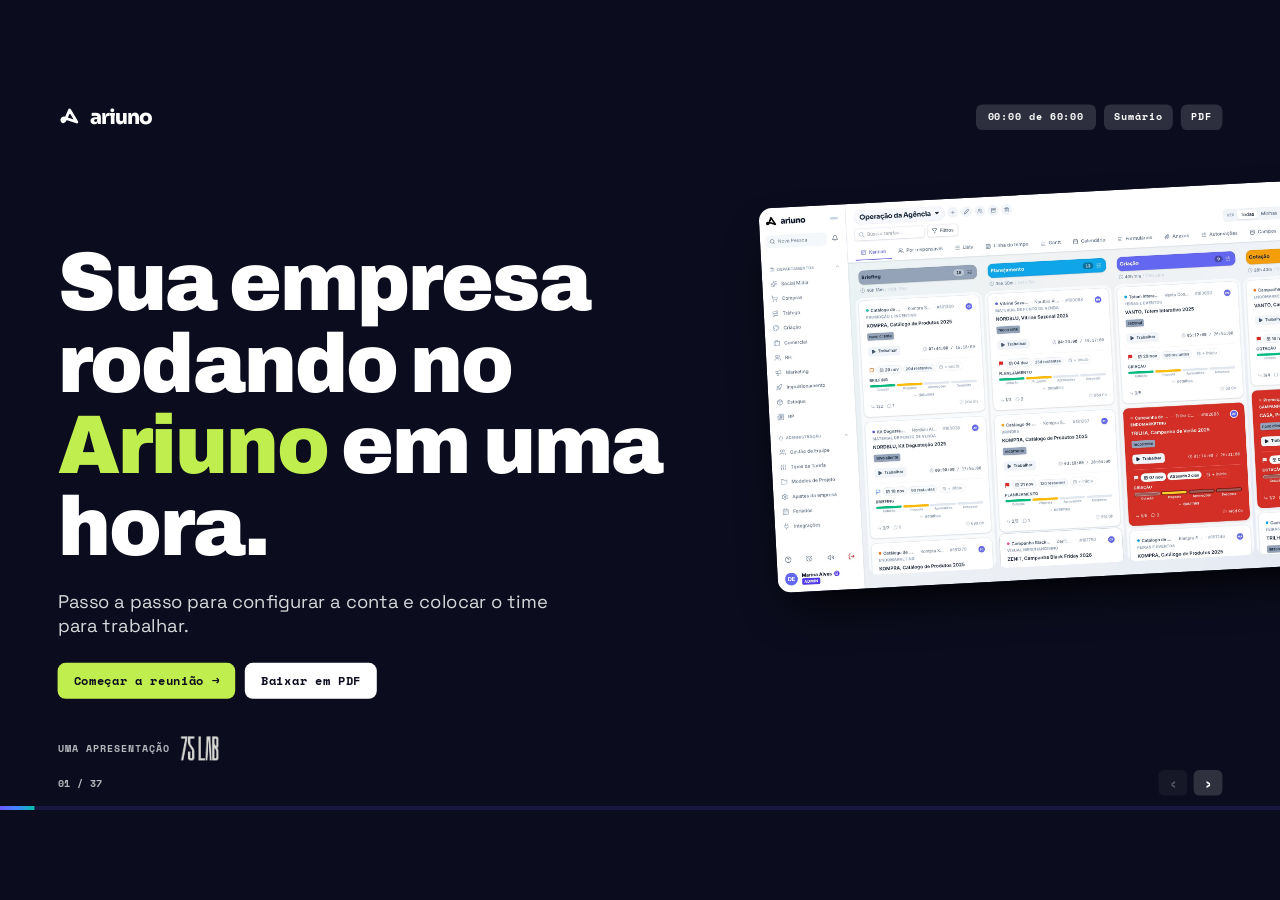
==== index.html @ a41463ce "Tutorial do Ariuno para novas empresas Reuniao de ate 1 hora: passo a passo sobre as telas reais da " ====
<!doctype html>
<html lang="pt-BR">
<head>
<meta charset="utf-8">
<meta name="viewport" content="width=device-width, initial-scale=1">
<title>Ariuno · Tutorial para novas empresas</title>
<meta name="description" content="Passo a passo para configurar o Ariuno e colocar o time para trabalhar, em uma reunião de até uma hora.">
<meta name="robots" content="noindex">
<meta name="versao" id="versaoDeck" content="20261109182034">
<script>
(function(){var v=document.getElementById('versaoDeck').content;
fetch('versao.txt?t='+Date.now(),{cache:'no-store'}).then(function(r){return r.ok?r.text():''}).then(function(n){n=(n||'').trim();
if(n&&n!==v&&new URLSearchParams(location.search).get('v')!==n){var q=new URLSearchParams(location.search);q.set('v',n);location.replace(location.pathname+'?'+q.toString()+location.hash);}}).catch(function(){});})();
</script>
<link rel="icon" href="assets/favicon.svg">
<link rel="preconnect" href="https://fonts.googleapis.com"><link rel="preconnect" href="https://fonts.gstatic.com" crossorigin>
<link href="https://fonts.googleapis.com/css2?family=Archivo:wdth,wght@62..125,400..900&family=Sora:wght@700;800&family=Space+Grotesk:wght@400;500;600;700&family=Space+Mono:wght@400;700&display=swap" rel="stylesheet">
<link rel="stylesheet" href="assets/deck.css?v=20261109182034">
</head>
<body>
<div id="wrap"><div id="stage">
<section class="tela s-capa" data-cap="" data-titulo="Capa" data-tema="escuro">
<div class="fx"><img src="assets/telas/quadro-1.jpg" alt=""></div>
<div class="tx"><h1>Sua empresa rodando no <em>Ariuno</em> em uma hora.</h1>
<p>Passo a passo para configurar a conta e colocar o time para trabalhar.</p>
<div class="ac so-tela"><button class="botao lime" data-ir="2" data-cursor="Ir">Começar a reunião →</button><a class="botao claro" href="ariuno-tutorial-75lab.pdf" target="_blank" rel="noopener">Baixar em PDF</a></div></div>
<div class="lab"><span>Uma apresentação</span><img src="assets/75lab-wordmark-paper.png" alt="75 LAB"></div></section>
<section class="tela" data-cap="Agenda" data-titulo="Agenda da reunião" data-tema="claro"><div class="eb">A reunião</div><h2>Sete paradas, sessenta minutos. <em>O relógio está no topo.</em></h2>
<div class="linha60"><div class="par" style="flex:11 1 0"><u>5<small>min</small></u><div><b>Entender</b><p>Como o Ariuno se organiza</p></div></div><div class="par" style="flex:21 1 0"><u>15<small>min</small></u><div><b>Configurar</b><p>Sete passos do admin</p></div></div><div class="par" style="flex:24 1 0"><u>18<small>min</small></u><div><b>Dia a dia</b><p>A rotina de quem usa</p></div></div><div class="par" style="flex:12 1 0"><u>6<small>min</small></u><div><b>Áreas</b><p>Cada departamento</p></div></div><div class="par" style="flex:12 1 0"><u>6<small>min</small></u><div><b>Gestão</b><p>Relatórios e regras</p></div></div><div class="par" style="flex:11 1 0"><u>5<small>min</small></u><div><b>1ª semana</b><p>Plano e teste</p></div></div><div class="par" style="flex:11 1 0"><u>5<small>min</small></u><div><b>Perguntas</b><p>Com a sua realidade</p></div></div></div>
<div class="quem"><div><b>Quem administra</b>Fica do começo ao fim e sai com a conta configurada.</div><div><b>O time</b>Pode entrar a partir do Dia a dia, em 20 minutos.</div><div><b>Como acompanhar</b>Cada tela mostra o passo destacado no próprio Ariuno.</div></div></section>
<section class="tela s-cap" data-cap="1 · Entender" data-titulo="Entender" data-tema="iris"><div><div class="n">1</div><h2>Entender</h2><span class="dur">5 minutos</span></div><div><small>Ao final você sabe</small><ul><li><svg viewBox="0 0 24 24"><path d="M4 13l5 5L20 7" stroke-linecap="round" stroke-linejoin="round"/></svg>Como cliente, projeto e card se ligam</li><li><svg viewBox="0 0 24 24"><path d="M4 13l5 5L20 7" stroke-linecap="round" stroke-linejoin="round"/></svg>Quem pode fazer o quê</li></ul></div></section>
<section class="tela s-cadeia" data-abas=".elo" data-cap="1 · Entender" data-titulo="Tudo gira em torno do card" data-tema="claro"><div class="cab" style="display:flex;justify-content:space-between;align-items:flex-end"><div><div class="eb">Parada 1</div><h2>Tudo no Ariuno gira em torno do <em>card</em>.</h2></div><span class="cta so-tela"><svg viewBox="0 0 24 24" fill="none" stroke="currentColor" stroke-width="2.2" stroke-linecap="round" stroke-linejoin="round"><path d="M9 11V5a2 2 0 1 1 4 0v6m0-1a2 2 0 1 1 4 0v2m0-1a2 2 0 1 1 4 0v4a7 7 0 0 1-7 7h-2a7 7 0 0 1-6-3l-3-5a2 2 0 0 1 3-2l2 2"/></svg>Clique em cada peça</span></div>
<div class="cadeia"><button class="elo" data-o="Para quem o trabalho é feito." data-ex="Kompra Supermercados" data-t="Para quem o trabalho é feito.Kompra Supermercados" data-cursor=""><svg viewBox="0 0 24 24"><path d="M3 21V7l9-4 9 4v14M9 21v-6h6v6"/></svg>Cliente</button><span class="seta">→</span><button class="elo" data-o="O conjunto de trabalho de um cliente." data-ex="Catálogo de Produtos 2026" data-t="O conjunto de trabalho de um cliente.Catálogo de Produtos 2026" data-cursor=""><svg viewBox="0 0 24 24"><path d="M3 7h7l2 3h9v10H3z"/></svg>Projeto</button><span class="seta">→</span><button class="elo" data-o="O caminho que o trabalho percorre, em etapas." data-ex="Briefing, Criação, Aprovação, Entrega" data-t="O caminho que o trabalho percorre, em etapas.Briefing, Criação, Aprovação, Entrega" data-cursor=""><svg viewBox="0 0 24 24"><path d="M4 4h5v16H4zM10 4h5v10h-5zM16 4h4v13h-4z"/></svg>Quadro</button><span class="seta">→</span><button class="elo" data-o="Uma entrega: briefing, responsáveis, prazo e conversa." data-ex="Encarte de dezembro" data-t="Uma entrega: briefing, responsáveis, prazo e conversa.Encarte de dezembro" data-cursor=""><svg viewBox="0 0 24 24"><path d="M4 5h16v14H4zM8 10h8M8 14h5"/></svg>Card</button><span class="seta">→</span><button class="elo" data-o="O tempo gasto, registrado no próprio card." data-ex="6h30 em Criação" data-t="O tempo gasto, registrado no próprio card.6h30 em Criação" data-cursor=""><svg viewBox="0 0 24 24"><path d="M12 3a9 9 0 1 0 0 18 9 9 0 0 0 0-18zM12 7v5l3 2"/></svg>Horas</button><span class="seta">→</span><button class="elo" data-o="A soma de tudo, sem planilha paralela." data-ex="Horas por cliente no mês" data-t="A soma de tudo, sem planilha paralela.Horas por cliente no mês" data-cursor=""><svg viewBox="0 0 24 24"><path d="M4 20V10M10 20V4M16 20v-7M21 20H3"/></svg>Relatório</button></div>
<div class="expl-c"><h3 id="cTit"></h3><div><b>O que é</b><p id="cO"></p></div><div><b>Exemplo</b><p id="cEx"></p></div></div></section>
<section class="tela" data-cap="1 · Entender" data-titulo="Quem faz o quê" data-tema="claro"><div class="eb">Parada 1</div><h2>Quatro papéis. <em>Cada um com o seu limite.</em></h2>
<div class="papeis">
<div class="pap d"><small>Plataforma</small><h3>75 LAB</h3><ul><li>Cria a empresa</li><li>Abre novos assentos</li><li>Envia os convites</li></ul></div>
<div class="pap i"><small>Sua empresa</small><h3>Admin</h3><ul><li>Configura regras, quadros e modelos</li><li>Edita permissões do time</li><li>Preenche vagas livres</li><li class="nao">Não aumenta o número de assentos</li></ul></div>
<div class="pap"><small>Sua empresa</small><h3>Pessoa do time</h3><ul><li>Trabalha nos seus cards</li><li>Registra horas e comenta</li><li>Faz pedidos em Solicitações</li><li class="nao">Só vê as áreas liberadas</li></ul></div>
<div class="pap"><small>Fora da empresa</small><h3>Cliente</h3><ul><li>Acompanha o que é dele</li><li>Responde por link</li><li class="nao">Não ocupa assento pago</li></ul></div>
</div></section>
<section class="tela s-cap" data-cap="2 · Configurar" data-titulo="Configurar" data-tema="iris"><div><div class="n">2</div><h2>Configurar</h2><span class="dur">15 minutos</span></div><div><small>Só para quem administra</small><ul><li><svg viewBox="0 0 24 24"><path d="M4 13l5 5L20 7" stroke-linecap="round" stroke-linejoin="round"/></svg>Regras da empresa</li><li><svg viewBox="0 0 24 24"><path d="M4 13l5 5L20 7" stroke-linecap="round" stroke-linejoin="round"/></svg>Time e permissões</li><li><svg viewBox="0 0 24 24"><path d="M4 13l5 5L20 7" stroke-linecap="round" stroke-linejoin="round"/></svg>Clientes, quadros e modelos</li></ul></div></section>
<section class="tela" data-cap="2 · Configurar" data-titulo="Os 7 passos" data-tema="claro"><div class="eb">Parada 2</div><h2>A empresa fica pronta em <em>sete passos</em>, nesta ordem.</h2>
<div class="sete"><div class="pt"><div class="bola">1</div><h3>Ajustes</h3><p>Regras e marca</p><u>2 min</u></div><div class="pt"><div class="bola">2</div><h3>Time</h3><p>Convidar pessoas</p><u>3 min</u></div><div class="pt"><div class="bola">3</div><h3>Permissões</h3><p>Quem vê o quê</p><u>3 min</u></div><div class="pt"><div class="bola">4</div><h3>Clientes</h3><p>E os projetos</p><u>2 min</u></div><div class="pt"><div class="bola">5</div><h3>Quadro</h3><p>Etapas do fluxo</p><u>2 min</u></div><div class="pt"><div class="bola">6</div><h3>Modelos</h3><p>O que se repete</p><u>2 min</u></div><div class="pt"><div class="bola">7</div><h3>Fechar</h3><p>Feriados e contas</p><u>1 min</u></div></div><div class="total">Faça na ordem: cada passo usa o que o anterior deixou pronto.</div></section>
<section class="tela tour l-dir" data-tour="ajustes"  data-cap="2 · Configurar" data-titulo="Passo 1 · Ajustes da empresa" data-tema="claro"><div class="cab"><div><div class="eb"><b>Passo 1</b> 2 min</div><h2>Comece pelas <em>regras da casa</em>.</h2></div><span class="cta so-tela"><svg viewBox="0 0 24 24" fill="none" stroke="currentColor" stroke-width="2.2" stroke-linecap="round" stroke-linejoin="round"><path d="M9 11V5a2 2 0 1 1 4 0v6m0-1a2 2 0 1 1 4 0v2m0-1a2 2 0 1 1 4 0v4a7 7 0 0 1-7 7h-2a7 7 0 0 1-6-3l-3-5a2 2 0 0 1 3-2l2 2"/></svg>Clique em cada passo</span></div><div class="corpo"><div class="quadro" data-cursor="Ampliar"><div class="vista"><img alt="Tela do Ariuno"></div><div class="luz"></div><span class="ampliar so-tela">Ampliar</span></div><ol class="passos"><li><button class="passo" data-p data-dd="No menu, em Administração, clique em Ajustes da empresa." data-cursor=""><i>1</i><div><b data-t>Abra os Ajustes</b><span data-d>No menu, em Administração, clique em Ajustes da empresa.</span></div></button></li><li><button class="passo" data-p data-dd="As regras ficam separadas: usuários, tarefas, comentários, tempo, mural." data-cursor=""><i>2</i><div><b data-t>Escolha o assunto</b><span data-d>As regras ficam separadas: usuários, tarefas, comentários, tempo, mural.</span></div></button></li><li><button class="passo" data-p data-dd="Cada regra é uma chave. Mudou de ideia, é só desligar." data-cursor=""><i>3</i><div><b data-t>Ligue o que vale</b><span data-d>Cada regra é uma chave. Mudou de ideia, é só desligar.</span></div></button></li><li><button class="passo" data-p data-dd="Em Aparência e Marca entram logo, cores e fontes." data-cursor=""><i>4</i><div><b data-t>Coloque a sua marca</b><span data-d>Em Aparência e Marca entram logo, cores e fontes.</span></div></button></li><li><button class="passo" data-p data-dd="Salvar e Aplicar vale para toda a empresa." data-cursor=""><i>5</i><div><b data-t>Salve</b><span data-d>Salvar e Aplicar vale para toda a empresa.</span></div></button></li></ol></div></section>
<section class="tela tour l-esq" data-tour="time"  data-cap="2 · Configurar" data-titulo="Passo 2 · Convidar o time" data-tema="claro"><div class="cab"><div><div class="eb"><b>Passo 2</b> 3 min</div><h2>Traga o time: <em>o link já entra liberado</em>.</h2></div><span class="cta so-tela"><svg viewBox="0 0 24 24" fill="none" stroke="currentColor" stroke-width="2.2" stroke-linecap="round" stroke-linejoin="round"><path d="M9 11V5a2 2 0 1 1 4 0v6m0-1a2 2 0 1 1 4 0v2m0-1a2 2 0 1 1 4 0v4a7 7 0 0 1-7 7h-2a7 7 0 0 1-6-3l-3-5a2 2 0 0 1 3-2l2 2"/></svg>Clique em cada passo</span></div><div class="corpo"><div class="quadro" data-cursor="Ampliar"><div class="vista"><img alt="Tela do Ariuno"></div><div class="luz"></div><span class="ampliar so-tela">Ampliar</span></div><ol class="passos"><li><button class="passo" data-p data-dd="Também em Administração." data-cursor=""><i>1</i><div><b data-t>Abra Gestão de Equipe</b><span data-d>Também em Administração.</span></div></button></li><li><button class="passo" data-p data-dd="A 75 LAB abre o assento. Vaga livre, o admin preenche." data-cursor=""><i>2</i><div><b data-t>Convide a pessoa</b><span data-d>A 75 LAB abre o assento. Vaga livre, o admin preenche.</span></div></button></li><li><button class="passo" data-p data-dd="E-mail, nome e empresa. O link vale 14 dias." data-cursor=""><i>3</i><div><b data-t>Informe o e-mail</b><span data-d>E-mail, nome e empresa. O link vale 14 dias.</span></div></button></li><li><button class="passo" data-p data-dd="Escolha um colega e a pessoa já entra com as mesmas permissões." data-cursor=""><i>4</i><div><b data-t>Copie a configuração</b><span data-d>Escolha um colega e a pessoa já entra com as mesmas permissões.</span></div></button></li><li><button class="passo" data-p data-dd="Quem cria a senha pelo link entra liberado, sem esperar aprovação." data-cursor=""><i>5</i><div><b data-t>Pronto</b><span data-d>Quem cria a senha pelo link entra liberado, sem esperar aprovação.</span></div></button></li></ol></div></section>
<section class="tela tour l-trilho" data-tour="permissoes"  data-cap="2 · Configurar" data-titulo="Passo 3 · Permissões" data-tema="claro"><div class="lat"><div class="eb"><b>Passo 3</b> 3 min</div><h2>Cada pessoa vê <em>só o que precisa</em>.</h2><span class="cta so-tela"><svg viewBox="0 0 24 24" fill="none" stroke="currentColor" stroke-width="2.2" stroke-linecap="round" stroke-linejoin="round"><path d="M9 11V5a2 2 0 1 1 4 0v6m0-1a2 2 0 1 1 4 0v2m0-1a2 2 0 1 1 4 0v4a7 7 0 0 1-7 7h-2a7 7 0 0 1-6-3l-3-5a2 2 0 0 1 3-2l2 2"/></svg>Clique nos números</span><div class="atual"><i>1</i><b></b><span></span></div></div><div class="dir"><div class="quadro" data-cursor="Ampliar"><div class="vista"><img alt="Tela do Ariuno"></div><div class="luz"></div><span class="ampliar so-tela">Ampliar</span></div><div class="bolas"><button data-p data-dd="Na edição do usuário, puxe a configuração de alguém da mesma empresa." data-cursor=""><u style="text-decoration:none">1</u><b data-t hidden>Copie de um colega</b><em data-d hidden>Na edição do usuário, puxe a configuração de alguém da mesma empresa.</em></button><button data-p data-dd="Gestor, edição de custos e acesso a relatórios." data-cursor=""><u style="text-decoration:none">2</u><b data-t hidden>Ajuste as chaves</b><em data-d hidden>Gestor, edição de custos e acesso a relatórios.</em></button><button data-p data-dd="Departamento principal e os módulos que a pessoa usa." data-cursor=""><u style="text-decoration:none">3</u><b data-t hidden>Libere as áreas</b><em data-d hidden>Departamento principal e os módulos que a pessoa usa.</em></button><button data-p data-dd="Opcional: o que ela enxerga em cada quadro. Vazio mostra tudo." data-cursor=""><u style="text-decoration:none">4</u><b data-t hidden>Limite as colunas</b><em data-d hidden>Opcional: o que ela enxerga em cada quadro. Vazio mostra tudo.</em></button></div></div></section>
<section class="tela s-perm" data-cap="2 · Configurar" data-titulo="Simulador de permissões" data-tema="claro"><div style="display:flex;justify-content:space-between;align-items:flex-end"><div><div class="eb"><b>Experimente</b> Passo 3</div><h2>Mude o acesso e veja o <em>menu da pessoa</em> mudar.</h2></div><span class="cta so-tela"><svg viewBox="0 0 24 24" fill="none" stroke="currentColor" stroke-width="2.2" stroke-linecap="round" stroke-linejoin="round"><path d="M9 11V5a2 2 0 1 1 4 0v6m0-1a2 2 0 1 1 4 0v2m0-1a2 2 0 1 1 4 0v4a7 7 0 0 1-7 7h-2a7 7 0 0 1-6-3l-3-5a2 2 0 0 1 3-2l2 2"/></svg>Clique nas opções</span></div>
<div class="sim-p"><div><div class="areas"></div><div class="aviso" style="margin-top:12px"><i>Resultado</i><span id="permRes"></span></div></div><div class="menu-m"></div></div></section>
<section class="tela tour l-foco" data-tour="clientes" data-max="2" data-cap="2 · Configurar" data-titulo="Passo 4 · Clientes e projetos" data-tema="claro"><div class="quadro" data-cursor="Ampliar"><div class="vista"><img alt="Tela do Ariuno"></div><div class="luz"></div><span class="ampliar so-tela">Ampliar</span></div><div class="cartao"><div class="eb"><b>Passo 4</b> 2 min</div><h2>Cliente primeiro, <em>projeto depois</em>.</h2><div class="num"></div><b class="tit"></b><span class="des"></span><nav><button data-p data-tt="Novo cliente" data-dd="Em Clientes, no canto superior direito." data-cursor="">1</button><button data-p data-tt="Preencha o básico" data-dd="O nome basta para começar. O resto entra depois." data-cursor="">2</button><button data-p data-tt="Novo Projeto" data-dd="Em Projetos. Cada projeto pertence a um cliente." data-cursor="">3</button><button data-p data-tt="Ligue tudo" data-dd="Escolha cliente, modelo, responsável e prazos." data-cursor="">4</button></nav><span class="cta so-tela"><svg viewBox="0 0 24 24" fill="none" stroke="currentColor" stroke-width="2.2" stroke-linecap="round" stroke-linejoin="round"><path d="M9 11V5a2 2 0 1 1 4 0v6m0-1a2 2 0 1 1 4 0v2m0-1a2 2 0 1 1 4 0v4a7 7 0 0 1-7 7h-2a7 7 0 0 1-6-3l-3-5a2 2 0 0 1 3-2l2 2"/></svg>Clique nos números</span></div></section>
<section class="tela tour l-esq" data-tour="quadro"  data-cap="2 · Configurar" data-titulo="Passo 5 · Quadro e etapas" data-tema="claro"><div class="cab"><div><div class="eb"><b>Passo 5</b> 2 min</div><h2>O quadro é <em>o caminho</em> do seu trabalho.</h2></div><span class="cta so-tela"><svg viewBox="0 0 24 24" fill="none" stroke="currentColor" stroke-width="2.2" stroke-linecap="round" stroke-linejoin="round"><path d="M9 11V5a2 2 0 1 1 4 0v6m0-1a2 2 0 1 1 4 0v2m0-1a2 2 0 1 1 4 0v4a7 7 0 0 1-7 7h-2a7 7 0 0 1-6-3l-3-5a2 2 0 0 1 3-2l2 2"/></svg>Clique em cada passo</span></div><div class="corpo"><div class="quadro" data-cursor="Ampliar"><div class="vista"><img alt="Tela do Ariuno"></div><div class="luz"></div><span class="ampliar so-tela">Ampliar</span></div><ol class="passos"><li><button class="passo" data-p data-dd="Use o + ao lado do nome. Um por fluxo, não um por cliente." data-cursor=""><i>1</i><div><b data-t>Crie o quadro</b><span data-d>Use o + ao lado do nome. Um por fluxo, não um por cliente.</span></div></button></li><li><button class="passo" data-p data-dd="Exemplos: Campanhas, Comercial, Interno." data-cursor=""><i>2</i><div><b data-t>Dê um nome</b><span data-d>Exemplos: Campanhas, Comercial, Interno.</span></div></button></li><li><button class="passo" data-p data-dd="Clique no nome para trocar. Arraste a coluna para mudar a ordem." data-cursor=""><i>3</i><div><b data-t>Edite as etapas</b><span data-d>Clique no nome para trocar. Arraste a coluna para mudar a ordem.</span></div></button></li><li><button class="passo" data-p data-dd="No ícone da coluna: cor, ordenação e quais são Concluído e Perdidos." data-cursor=""><i>4</i><div><b data-t>Configure a etapa</b><span data-d>No ícone da coluna: cor, ordenação e quais são Concluído e Perdidos.</span></div></button></li></ol></div></section>
<section class="tela s-etapas" data-abas=".segs button" data-cap="2 · Configurar" data-titulo="Sugestão de etapas" data-tema="claro"><div style="display:flex;justify-content:space-between;align-items:flex-end"><div><div class="eb"><b>Experimente</b> Passo 5</div><h2>Não sabe quais etapas usar? <em>Comece por uma destas.</em></h2></div><span class="cta so-tela"><svg viewBox="0 0 24 24" fill="none" stroke="currentColor" stroke-width="2.2" stroke-linecap="round" stroke-linejoin="round"><path d="M9 11V5a2 2 0 1 1 4 0v6m0-1a2 2 0 1 1 4 0v2m0-1a2 2 0 1 1 4 0v4a7 7 0 0 1-7 7h-2a7 7 0 0 1-6-3l-3-5a2 2 0 0 1 3-2l2 2"/></svg>Clique no seu tipo de empresa</span></div>
<div class="segs"><button data-s="ag" data-cursor="">Agência e criação</button><button data-s="ind" data-cursor="">Indústria e times internos</button><button data-s="serv" data-cursor="">Serviços e consultoria</button></div>
<div class="col-m"></div>
<div class="dicas"><p><b>Poucas etapas.</b> De 4 a 7 resolvem quase tudo.</p><p><b>Uma pergunta por etapa.</b> Com quem está o card agora?</p><p><b>Sempre com fim.</b> Marque qual coluna é Concluído.</p></div></section>
<section class="tela tour l-dir" data-tour="modelos" data-max="1.9" data-cap="2 · Configurar" data-titulo="Passo 6 · Tipos e modelos" data-tema="claro"><div class="cab"><div><div class="eb"><b>Passo 6</b> 2 min</div><h2>O que se repete <em>vira modelo</em>.</h2></div><span class="cta so-tela"><svg viewBox="0 0 24 24" fill="none" stroke="currentColor" stroke-width="2.2" stroke-linecap="round" stroke-linejoin="round"><path d="M9 11V5a2 2 0 1 1 4 0v6m0-1a2 2 0 1 1 4 0v2m0-1a2 2 0 1 1 4 0v4a7 7 0 0 1-7 7h-2a7 7 0 0 1-6-3l-3-5a2 2 0 0 1 3-2l2 2"/></svg>Clique em cada passo</span></div><div class="corpo"><div class="quadro" data-cursor="Ampliar"><div class="vista"><img alt="Tela do Ariuno"></div><div class="luz"></div><span class="ampliar so-tela">Ampliar</span></div><ol class="passos"><li><button class="passo" data-p data-dd="Cadastre o que a empresa entrega, com a cor de cada um." data-cursor=""><i>1</i><div><b data-t>Tipos de tarefa</b><span data-d>Cadastre o que a empresa entrega, com a cor de cada um.</span></div></button></li><li><button class="passo" data-p data-dd="Em Modelos de Projeto, desça até Modelos de tarefa." data-cursor=""><i>2</i><div><b data-t>Novo modelo</b><span data-d>Em Modelos de Projeto, desça até Modelos de tarefa.</span></div></button></li><li><button class="passo" data-p data-dd="Nome, grupo, título, quadro, etapa e briefing." data-cursor=""><i>3</i><div><b data-t>Monte o roteiro</b><span data-d>Nome, grupo, título, quadro, etapa e briefing.</span></div></button></li><li><button class="passo" data-p data-dd="Cada passo com a sua etapa e o seu prazo." data-cursor=""><i>4</i><div><b data-t>Liste as subtarefas</b><span data-d>Cada passo com a sua etapa e o seu prazo.</span></div></button></li><li><button class="passo" data-p data-dd="Clique no modelo para editar quando precisar." data-cursor=""><i>5</i><div><b data-t>Pronto para usar</b><span data-d>Clique no modelo para editar quando precisar.</span></div></button></li></ol></div></section>
<section class="tela tour l-foco" data-tour="fecho" data-max="1.8" data-cap="2 · Configurar" data-titulo="Passo 7 · Feriados e integrações" data-tema="claro"><div class="quadro" data-cursor="Ampliar"><div class="vista"><img alt="Tela do Ariuno"></div><div class="luz"></div><span class="ampliar so-tela">Ampliar</span></div><div class="cartao"><div class="eb"><b>Passo 7</b> 1 min</div><h2>Feche com <em>calendário e contas</em>.</h2><div class="num"></div><b class="tit"></b><span class="des"></span><nav><button data-p data-tt="Cadastre os feriados" data-dd="Assim eles não contam como dias úteis nos prazos." data-cursor="">1</button><button data-p data-tt="Conecte as contas" data-dd="Google Analytics, Meta e YouTube: o admin conecta e os números entram sozinhos." data-cursor="">2</button></nav><span class="cta so-tela"><svg viewBox="0 0 24 24" fill="none" stroke="currentColor" stroke-width="2.2" stroke-linecap="round" stroke-linejoin="round"><path d="M9 11V5a2 2 0 1 1 4 0v6m0-1a2 2 0 1 1 4 0v2m0-1a2 2 0 1 1 4 0v4a7 7 0 0 1-7 7h-2a7 7 0 0 1-6-3l-3-5a2 2 0 0 1 3-2l2 2"/></svg>Clique nos números</span></div></section>
<section class="tela s-chk" data-cap="2 · Configurar" data-titulo="Checagem da configuração" data-tema="claro"><div style="display:flex;justify-content:space-between;align-items:flex-end"><div><div class="eb"><b>Confira</b> Antes de chamar o time</div><h2>Marque o que já está <em>feito na sua conta</em>.</h2></div><span class="cta so-tela"><svg viewBox="0 0 24 24" fill="none" stroke="currentColor" stroke-width="2.2" stroke-linecap="round" stroke-linejoin="round"><path d="M9 11V5a2 2 0 1 1 4 0v6m0-1a2 2 0 1 1 4 0v2m0-1a2 2 0 1 1 4 0v4a7 7 0 0 1-7 7h-2a7 7 0 0 1-6-3l-3-5a2 2 0 0 1 3-2l2 2"/></svg>Clique em cada item</span></div>
<div class="chk"><button data-cursor=""><i></i>Regras e marca salvas em Ajustes</button><button data-cursor=""><i></i>Pessoas convidadas</button><button data-cursor=""><i></i>Permissões conferidas</button><button data-cursor=""><i></i>Clientes e projetos criados</button><button data-cursor=""><i></i>Quadro com etapas e coluna de Concluído</button><button data-cursor=""><i></i>Tipos e primeiros modelos prontos</button><button data-cursor=""><i></i>Feriados e contas conectadas</button><button data-cursor=""><i></i>Um card de teste feito de ponta a ponta</button></div><div class="barra"><i></i><span></span></div></section>
<section class="tela s-cap" data-cap="3 · Dia a dia" data-titulo="Dia a dia" data-tema="iris"><div><div class="n">3</div><h2>Dia a dia</h2><span class="dur">18 minutos</span></div><div><small>Para o time inteiro</small><ul><li><svg viewBox="0 0 24 24"><path d="M4 13l5 5L20 7" stroke-linecap="round" stroke-linejoin="round"/></svg>A rotina em cinco movimentos</li><li><svg viewBox="0 0 24 24"><path d="M4 13l5 5L20 7" stroke-linecap="round" stroke-linejoin="round"/></svg>Criar, abrir e tocar um card</li><li><svg viewBox="0 0 24 24"><path d="M4 13l5 5L20 7" stroke-linecap="round" stroke-linejoin="round"/></svg>Horas, pedidos e recados</li></ul></div></section>
<section class="tela" data-cap="3 · Dia a dia" data-titulo="A rotina em 5 movimentos" data-tema="claro"><div class="eb">Parada 3</div><h2>O dia de trabalho cabe em <em>cinco movimentos</em>.</h2><div class="rot"><div class="mov"><div class="ic"><svg viewBox="0 0 24 24"><path d="M4 5h16v14H4zM4 10h16M9 5V3M15 5V3"/></svg></div><small>1</small><h3>Abra</h3><p>Sua pauta mostra o que é seu.</p></div><div class="mov"><div class="ic"><svg viewBox="0 0 24 24"><path d="M8 5l12 7-12 7z"/></svg></div><small>2</small><h3>Dê o Play</h3><p>O tempo entra no card.</p></div><div class="mov"><div class="ic"><svg viewBox="0 0 24 24"><path d="M4 5h16v11H9l-5 4z"/></svg></div><small>3</small><h3>Registre</h3><p>Comente, marque e anexe no card.</p></div><div class="mov"><div class="ic"><svg viewBox="0 0 24 24"><path d="M4 12h15M13 6l6 6-6 6"/></svg></div><small>4</small><h3>Mova</h3><p>A próxima etapa já vê.</p></div><div class="mov"><div class="ic"><svg viewBox="0 0 24 24"><path d="M4 13l5 5L20 7"/></svg></div><small>5</small><h3>Conclua</h3><p>Entra nos relatórios.</p></div></div><div class="total" style="margin-top:50px">Regra de ouro: se aconteceu no job, está dentro do card.</div></section>
<section class="tela tour l-dir" data-tour="pauta" data-max="1.6" data-cap="3 · Dia a dia" data-titulo="Minha pauta" data-tema="claro"><div class="cab"><div><div class="eb"><b>1</b> Abra</div><h2>Comece o dia pela <em>sua pauta</em>.</h2></div><span class="cta so-tela"><svg viewBox="0 0 24 24" fill="none" stroke="currentColor" stroke-width="2.2" stroke-linecap="round" stroke-linejoin="round"><path d="M9 11V5a2 2 0 1 1 4 0v6m0-1a2 2 0 1 1 4 0v2m0-1a2 2 0 1 1 4 0v4a7 7 0 0 1-7 7h-2a7 7 0 0 1-6-3l-3-5a2 2 0 0 1 3-2l2 2"/></svg>Clique em cada passo</span></div><div class="corpo"><div class="quadro" data-cursor="Ampliar"><div class="vista"><img alt="Tela do Ariuno"></div><div class="luz"></div><span class="ampliar so-tela">Ampliar</span></div><ol class="passos"><li><button class="passo" data-p data-dd="Minha pauta reúne o que é seu, de qualquer quadro." data-cursor=""><i>1</i><div><b data-t>Abra Meu Portal</b><span data-d>Minha pauta reúne o que é seu, de qualquer quadro.</span></div></button></li><li><button class="passo" data-p data-dd="Cada linha é um card. Clique para abrir." data-cursor=""><i>2</i><div><b data-t>Veja o que vence</b><span data-d>Cada linha é um card. Clique para abrir.</span></div></button></li></ol></div></section>
<section class="tela tour l-esq" data-tour="criar" data-max="2" data-cap="3 · Dia a dia" data-titulo="Criar uma tarefa" data-tema="claro"><div class="cab"><div><div class="eb">Criar tarefa</div><h2>Criar um card leva <em>menos de um minuto</em>.</h2></div><span class="cta so-tela"><svg viewBox="0 0 24 24" fill="none" stroke="currentColor" stroke-width="2.2" stroke-linecap="round" stroke-linejoin="round"><path d="M9 11V5a2 2 0 1 1 4 0v6m0-1a2 2 0 1 1 4 0v2m0-1a2 2 0 1 1 4 0v4a7 7 0 0 1-7 7h-2a7 7 0 0 1-6-3l-3-5a2 2 0 0 1 3-2l2 2"/></svg>Clique em cada passo</span></div><div class="corpo"><div class="quadro" data-cursor="Ampliar"><div class="vista"><img alt="Tela do Ariuno"></div><div class="luz"></div><span class="ampliar so-tela">Ampliar</span></div><ol class="passos"><li><button class="passo" data-p data-dd="Botão no canto superior direito do quadro." data-cursor=""><i>1</i><div><b data-t>Nova Tarefa</b><span data-d>Botão no canto superior direito do quadro.</span></div></button></li><li><button class="passo" data-p data-dd="Um clique traz briefing e subtarefas." data-cursor=""><i>2</i><div><b data-t>Escolha um modelo</b><span data-d>Um clique traz briefing e subtarefas.</span></div></button></li><li><button class="passo" data-p data-dd="Troque os colchetes pelo caso real." data-cursor=""><i>3</i><div><b data-t>Dê o título</b><span data-d>Troque os colchetes pelo caso real.</span></div></button></li><li><button class="passo" data-p data-dd="Responsável, etapa e prioridade." data-cursor=""><i>4</i><div><b data-t>Quem faz</b><span data-d>Responsável, etapa e prioridade.</span></div></button></li><li><button class="passo" data-p data-dd="Em Mais detalhes dá para abrir o card completo." data-cursor=""><i>5</i><div><b data-t>Criar tarefa</b><span data-d>Em Mais detalhes dá para abrir o card completo.</span></div></button></li></ol></div></section>
<section class="tela tour l-abas" data-tour="card" data-regiao="60,50,1160,725" data-semluz data-cap="3 · Dia a dia" data-titulo="Dentro do card" data-tema="claro"><div class="cab"><div><div class="eb">Dentro do card</div><h2>Tudo sobre o job <em>mora no card</em>.</h2></div><span class="cta so-tela"><svg viewBox="0 0 24 24" fill="none" stroke="currentColor" stroke-width="2.2" stroke-linecap="round" stroke-linejoin="round"><path d="M9 11V5a2 2 0 1 1 4 0v6m0-1a2 2 0 1 1 4 0v2m0-1a2 2 0 1 1 4 0v4a7 7 0 0 1-7 7h-2a7 7 0 0 1-6-3l-3-5a2 2 0 0 1 3-2l2 2"/></svg>Clique em cada aba</span></div><div class="abas"><button data-p data-tt="Briefing" data-dd="O pedido completo, com texto formatado." data-ini="Comece sempre por aqui" data-cursor="">Descrição</button><button data-p data-tt="Passos e responsáveis" data-dd="Cada item com quantidade, responsável, fornecedor e data." data-ini="Um dono por item" data-cursor="">Checklist</button><button data-p data-tt="Divida o trabalho" data-dd="Cada parte com seu dono, prazo e etapa." data-ini="Uma subtarefa, uma pessoa" data-cursor="">Subtarefas</button><button data-p data-tt="A conversa do job" data-dd="Use @ para chamar alguém. O histórico fica no card." data-ini="Nada de decisão no WhatsApp" data-cursor="">Comentários</button><button data-p data-tt="Arquivos em um lugar" data-dd="Tudo o que foi enviado e produzido para o job." data-ini="Procure aqui primeiro" data-cursor="">Anexos</button><button data-p data-tt="Etapas e datas" data-dd="Monte o cronograma do job, linha a linha." data-ini="Para jobs longos" data-cursor="">Cronograma</button><button data-p data-tt="Painel de Controle" data-dd="AF, orçamento aprovado, faturamento e entrega." data-ini="Para quem cuida do financeiro do job" data-cursor="">Painel</button><button data-p data-tt="Registros de Tempo" data-dd="Cada apontamento: de quem, quando e quanto." data-ini="Lançou errado? Corrija aqui" data-cursor="">Tempo</button></div><div class="linha"><div class="quadro" data-cursor="Ampliar"><div class="vista"><img alt="Tela do Ariuno"></div><div class="luz"></div><span class="ampliar so-tela">Ampliar</span></div><div class="expl"><b></b><p></p><small></small></div></div></section>
<section class="tela tour l-trilho" data-tour="trabalhar" data-max="2.2" data-cap="3 · Dia a dia" data-titulo="Play e Concluir" data-tema="claro"><div class="lat"><div class="eb"><b>2</b> Dê o Play</div><h2>Play quando começa. <em>Concluir quando termina.</em></h2><span class="cta so-tela"><svg viewBox="0 0 24 24" fill="none" stroke="currentColor" stroke-width="2.2" stroke-linecap="round" stroke-linejoin="round"><path d="M9 11V5a2 2 0 1 1 4 0v6m0-1a2 2 0 1 1 4 0v2m0-1a2 2 0 1 1 4 0v4a7 7 0 0 1-7 7h-2a7 7 0 0 1-6-3l-3-5a2 2 0 0 1 3-2l2 2"/></svg>Clique nos números</span><div class="atual"><i>1</i><b></b><span></span></div></div><div class="dir"><div class="quadro" data-cursor="Ampliar"><div class="vista"><img alt="Tela do Ariuno"></div><div class="luz"></div><span class="ampliar so-tela">Ampliar</span></div><div class="bolas"><button data-p data-dd="Começou a trabalhar? Clique. O tempo vai para o card." data-cursor=""><u style="text-decoration:none">1</u><b data-t hidden>Play</b><em data-d hidden>Começou a trabalhar? Clique. O tempo vai para o card.</em></button><button data-p data-dd="Terminou? O card sai da sua pauta e entra nos relatórios." data-cursor=""><u style="text-decoration:none">2</u><b data-t hidden>Concluir</b><em data-d hidden>Terminou? O card sai da sua pauta e entra nos relatórios.</em></button><button data-p data-dd="À direita: responsáveis, etapa, prioridade, cliente e projeto." data-cursor=""><u style="text-decoration:none">3</u><b data-t hidden>Detalhes</b><em data-d hidden>À direita: responsáveis, etapa, prioridade, cliente e projeto.</em></button></div></div></section>
<section class="tela s-mk" data-cap="3 · Dia a dia" data-titulo="Experimente: arraste o card" data-tema="claro"><div style="display:flex;justify-content:space-between;align-items:flex-end"><div><div class="eb"><b>Experimente</b> Dê o Play e mova</div><h2>Faça o caminho do card <em>com o mouse</em>.</h2></div><span class="cta so-tela"><svg viewBox="0 0 24 24" fill="none" stroke="currentColor" stroke-width="2.2" stroke-linecap="round" stroke-linejoin="round"><path d="M9 11V5a2 2 0 1 1 4 0v6m0-1a2 2 0 1 1 4 0v2m0-1a2 2 0 1 1 4 0v4a7 7 0 0 1-7 7h-2a7 7 0 0 1-6-3l-3-5a2 2 0 0 1 3-2l2 2"/></svg>Clique em Trabalhar e arraste</span></div>
<div class="mk"><div class="col"><h4>Briefing</h4><div class="mcard" data-cursor="Arraste"><b>Encarte de dezembro</b><p>Kompra Supermercados</p><div class="ln"><button class="play" data-cursor=""><span>▶</span><span>Trabalhar</span></button><time>00:00:00</time></div></div></div><div class="col"><h4>Criação</h4></div><div class="col"><h4>Aprovação</h4></div><div class="col"><h4>Concluído</h4></div></div>
<div class="aviso" id="mkAviso"><i>Passo 1</i><span></span></div></section>
<section class="tela tour l-abas" data-tour="visoes" data-regiao="226,0,1374,860" data-semluz data-cap="3 · Dia a dia" data-titulo="Seis formas de ver" data-tema="claro"><div class="cab"><div><div class="eb">Visões do quadro</div><h2>O mesmo trabalho, <em>seis formas de ver</em>.</h2></div><span class="cta so-tela"><svg viewBox="0 0 24 24" fill="none" stroke="currentColor" stroke-width="2.2" stroke-linecap="round" stroke-linejoin="round"><path d="M9 11V5a2 2 0 1 1 4 0v6m0-1a2 2 0 1 1 4 0v2m0-1a2 2 0 1 1 4 0v4a7 7 0 0 1-7 7h-2a7 7 0 0 1-6-3l-3-5a2 2 0 0 1 3-2l2 2"/></svg>Clique em cada visão</span></div><div class="abas"><button data-p data-tt="Por etapa" data-dd="Para tocar o dia a dia." data-ini="Arraste entre as colunas" data-cursor="">Kanban</button><button data-p data-tt="Por pessoa" data-dd="Quem está com o quê, e quem está cheio." data-ini="Bom para distribuir o trabalho" data-cursor="">Por responsável</button><button data-p data-tt="Em tabela" data-dd="Para filtrar, ordenar e exportar." data-ini="Tem exportação" data-cursor="">Lista</button><button data-p data-tt="Por período" data-dd="As entregas no mês, por pessoa." data-ini="Veja os choques de agenda" data-cursor="">Linha do tempo</button><button data-p data-tt="Por duração" data-dd="Início e fim de cada card." data-ini="Para projetos longos" data-cursor="">Gantt</button><button data-p data-tt="Por data" data-dd="O que vence em cada dia." data-ini="Reunião de pauta" data-cursor="">Calendário</button></div><div class="linha"><div class="quadro" data-cursor="Ampliar"><div class="vista"><img alt="Tela do Ariuno"></div><div class="luz"></div><span class="ampliar so-tela">Ampliar</span></div><div class="expl"><b></b><p></p><small></small></div></div></section>
<section class="tela tour l-esq" data-tour="horas" data-max="1.8" data-cap="3 · Dia a dia" data-titulo="Horas e Planner" data-tema="claro"><div class="cab"><div><div class="eb">Tempo</div><h2>Hora que não foi registrada <em>não existe</em>.</h2></div><span class="cta so-tela"><svg viewBox="0 0 24 24" fill="none" stroke="currentColor" stroke-width="2.2" stroke-linecap="round" stroke-linejoin="round"><path d="M9 11V5a2 2 0 1 1 4 0v6m0-1a2 2 0 1 1 4 0v2m0-1a2 2 0 1 1 4 0v4a7 7 0 0 1-7 7h-2a7 7 0 0 1-6-3l-3-5a2 2 0 0 1 3-2l2 2"/></svg>Clique em cada passo</span></div><div class="corpo"><div class="quadro" data-cursor="Ampliar"><div class="vista"><img alt="Tela do Ariuno"></div><div class="luz"></div><span class="ampliar so-tela">Ampliar</span></div><ol class="passos"><li><button class="passo" data-p data-dd="Em Timesheet, use Lançar horas." data-cursor=""><i>1</i><div><b data-t>Esqueceu o Play?</b><span data-d>Em Timesheet, use Lançar horas.</span></div></button></li><li><button class="passo" data-p data-dd="Filtre por pessoa, cliente, projeto e período." data-cursor=""><i>2</i><div><b data-t>Confira os apontamentos</b><span data-d>Filtre por pessoa, cliente, projeto e período.</span></div></button></li><li><button class="passo" data-p data-dd="No Planner, arraste as subtarefas para a agenda." data-cursor=""><i>3</i><div><b data-t>Planeje a semana</b><span data-d>No Planner, arraste as subtarefas para a agenda.</span></div></button></li></ol></div></section>
<section class="tela tour l-foco" data-tour="solic" data-max="1.9" data-cap="3 · Dia a dia" data-titulo="Solicitações" data-tema="claro"><div class="quadro" data-cursor="Ampliar"><div class="vista"><img alt="Tela do Ariuno"></div><div class="luz"></div><span class="ampliar so-tela">Ampliar</span></div><div class="cartao"><div class="eb">Pedidos</div><h2>Pediu? <em>Virou Solicitação.</em></h2><div class="num"></div><b class="tit"></b><span class="des"></span><nav><button data-p data-tt="Busque o pedido" data-dd="Digite o que precisa: reembolso, folga, compra." data-cursor="">1</button><button data-p data-tt="Escolha o tipo" data-dd="São 15 tipos, e cada um diz para que serve." data-cursor="">2</button><button data-p data-tt="Preencha e anexe" data-dd="Valor, data, nota e comprovantes. Depois envie." data-cursor="">3</button><button data-p data-tt="Aprove ou recuse" data-dd="Em Para eu aprovar. Recusar pede motivo, e pagamento pede nota ou comprovante." data-cursor="">4</button></nav><span class="cta so-tela"><svg viewBox="0 0 24 24" fill="none" stroke="currentColor" stroke-width="2.2" stroke-linecap="round" stroke-linejoin="round"><path d="M9 11V5a2 2 0 1 1 4 0v6m0-1a2 2 0 1 1 4 0v2m0-1a2 2 0 1 1 4 0v4a7 7 0 0 1-7 7h-2a7 7 0 0 1-6-3l-3-5a2 2 0 0 1 3-2l2 2"/></svg>Clique nos números</span></div></section>
<section class="tela tour l-dir" data-tour="mural" data-max="2" data-cap="3 · Dia a dia" data-titulo="Mural e enquetes" data-tema="claro"><div class="cab"><div><div class="eb">Recados</div><h2>O recado de todos <em>fica no Mural</em>.</h2></div><span class="cta so-tela"><svg viewBox="0 0 24 24" fill="none" stroke="currentColor" stroke-width="2.2" stroke-linecap="round" stroke-linejoin="round"><path d="M9 11V5a2 2 0 1 1 4 0v6m0-1a2 2 0 1 1 4 0v2m0-1a2 2 0 1 1 4 0v4a7 7 0 0 1-7 7h-2a7 7 0 0 1-6-3l-3-5a2 2 0 0 1 3-2l2 2"/></svg>Clique em cada passo</span></div><div class="corpo"><div class="quadro" data-cursor="Ampliar"><div class="vista"><img alt="Tela do Ariuno"></div><div class="luz"></div><span class="ampliar so-tela">Ampliar</span></div><ol class="passos"><li><button class="passo" data-p data-dd="Em Mural &amp; Recados." data-cursor=""><i>1</i><div><b data-t>Novo Post</b><span data-d>Em Mural &amp; Recados.</span></div></button></li><li><button class="passo" data-p data-dd="Título, texto e, se quiser, imagem." data-cursor=""><i>2</i><div><b data-t>Escreva o comunicado</b><span data-d>Título, texto e, se quiser, imagem.</span></div></button></li><li><button class="passo" data-p data-dd="Em Enquete, monte as opções e cada pessoa vota." data-cursor=""><i>3</i><div><b data-t>Pergunte ao time</b><span data-d>Em Enquete, monte as opções e cada pessoa vota.</span></div></button></li></ol></div></section>
<section class="tela s-cap" data-cap="4 · Áreas" data-titulo="Áreas" data-tema="iris"><div><div class="n">4</div><h2>Áreas</h2><span class="dur">6 minutos</span></div><div><small>Só aparece o que o admin liberou</small><ul><li><svg viewBox="0 0 24 24"><path d="M4 13l5 5L20 7" stroke-linecap="round" stroke-linejoin="round"/></svg>Para que serve cada área</li><li><svg viewBox="0 0 24 24"><path d="M4 13l5 5L20 7" stroke-linecap="round" stroke-linejoin="round"/></svg>Qual é o primeiro clique em cada uma</li></ul></div></section>
<section class="tela tour l-abas" data-tour="areas" data-max="1.3" data-cap="4 · Áreas" data-titulo="Áreas da empresa" data-tema="claro"><div class="cab"><div><div class="eb">Departamentos</div><h2>Cada área começa em <em>um primeiro clique</em>.</h2></div><span class="cta so-tela"><svg viewBox="0 0 24 24" fill="none" stroke="currentColor" stroke-width="2.2" stroke-linecap="round" stroke-linejoin="round"><path d="M9 11V5a2 2 0 1 1 4 0v6m0-1a2 2 0 1 1 4 0v2m0-1a2 2 0 1 1 4 0v4a7 7 0 0 1-7 7h-2a7 7 0 0 1-6-3l-3-5a2 2 0 0 1 3-2l2 2"/></svg>Clique em cada área</span></div><div class="abas"><button data-p data-tt="Propostas e funil" data-dd="Orçamentos, registros, fornecedores e CRM." data-ini="Primeiro clique: Importar e exportar" data-cursor="">Comercial</button><button data-p data-tt="Campanhas e verba" data-dd="Calendário, pedidos, leads e resultados." data-ini="Primeiro clique: Nova campanha" data-cursor="">Marketing</button><button data-p data-tt="Pessoas e férias" data-dd="Organograma, ausências, desempenho e clima." data-ini="Primeiro clique: Nova pessoa" data-cursor="">RH</button><button data-p data-tt="Redes e anúncios" data-dd="Desempenho das contas, em um painel." data-ini="Primeiro clique: Cadastrar conta" data-cursor="">Impulsionamento</button><button data-p data-tt="Demandas e cotações" data-dd="Fornecedores e pedidos em um só fluxo." data-ini="Primeiro clique: Demandas" data-cursor="">Compras</button><button data-p data-tt="Entregas e aprovações" data-dd="A fila de quem produz, com o que está atrasado." data-ini="Primeiro clique: Entregas" data-cursor="">Criação</button><button data-p data-tt="Calendário de posts" data-dd="Planeje, aprove e acompanhe o conteúdo." data-ini="Primeiro clique: Novo post" data-cursor="">Social Mídia</button><button data-p data-tt="Materiais por cliente" data-dd="Saldo, reservas e movimentações." data-ini="Primeiro clique: Novo item" data-cursor="">Estoque</button></div><div class="linha"><div class="quadro" data-cursor="Ampliar"><div class="vista"><img alt="Tela do Ariuno"></div><div class="luz"></div><span class="ampliar so-tela">Ampliar</span></div><div class="expl"><b></b><p></p><small></small></div></div></section>
<section class="tela s-cap" data-cap="5 · Gestão" data-titulo="Gestão" data-tema="iris"><div><div class="n">5</div><h2>Gestão</h2><span class="dur">6 minutos</span></div><div><small>Para quem lidera</small><ul><li><svg viewBox="0 0 24 24"><path d="M4 13l5 5L20 7" stroke-linecap="round" stroke-linejoin="round"/></svg>O que olhar toda semana</li><li><svg viewBox="0 0 24 24"><path d="M4 13l5 5L20 7" stroke-linecap="round" stroke-linejoin="round"/></svg>Regras que trabalham sozinhas</li></ul></div></section>
<section class="tela tour l-trilho" data-tour="gestao" data-max="1.5" data-cap="5 · Gestão" data-titulo="Relatórios e automações" data-tema="claro"><div class="lat"><div class="eb"><b>Toda semana</b></div><h2>Três lugares para <em>liderar sem perguntar</em>.</h2><span class="cta so-tela"><svg viewBox="0 0 24 24" fill="none" stroke="currentColor" stroke-width="2.2" stroke-linecap="round" stroke-linejoin="round"><path d="M9 11V5a2 2 0 1 1 4 0v6m0-1a2 2 0 1 1 4 0v2m0-1a2 2 0 1 1 4 0v4a7 7 0 0 1-7 7h-2a7 7 0 0 1-6-3l-3-5a2 2 0 0 1 3-2l2 2"/></svg>Clique nos números</span><div class="atual"><i>1</i><b></b><span></span></div></div><div class="dir"><div class="quadro" data-cursor="Ampliar"><div class="vista"><img alt="Tela do Ariuno"></div><div class="luz"></div><span class="ampliar so-tela">Ampliar</span></div><div class="bolas"><button data-p data-dd="A foto do dia: quem está trabalhando e o que vence." data-cursor=""><u style="text-decoration:none">1</u><b data-t hidden>Relatórios</b><em data-d hidden>A foto do dia: quem está trabalhando e o que vence.</em></button><button data-p data-dd="Horas e entregas por empresa, usuário e cliente." data-cursor=""><u style="text-decoration:none">2</u><b data-t hidden>Central de Relatórios</b><em data-d hidden>Horas e entregas por empresa, usuário e cliente.</em></button><button data-p data-dd="Na aba Automações do quadro, em Nova automação." data-cursor=""><u style="text-decoration:none">3</u><b data-t hidden>Automações</b><em data-d hidden>Na aba Automações do quadro, em Nova automação.</em></button></div></div></section>
<section class="tela s-auto" data-cap="5 · Gestão" data-titulo="Monte uma automação" data-tema="claro"><div style="display:flex;justify-content:space-between;align-items:flex-end"><div><div class="eb"><b>Experimente</b> Automações</div><h2>Toda regra tem <em>três partes</em>. Monte uma.</h2></div><span class="cta so-tela"><svg viewBox="0 0 24 24" fill="none" stroke="currentColor" stroke-width="2.2" stroke-linecap="round" stroke-linejoin="round"><path d="M9 11V5a2 2 0 1 1 4 0v6m0-1a2 2 0 1 1 4 0v2m0-1a2 2 0 1 1 4 0v4a7 7 0 0 1-7 7h-2a7 7 0 0 1-6-3l-3-5a2 2 0 0 1 3-2l2 2"/></svg>Escolha uma opção em cada bloco</span></div>
<div class="auto"><div class="bl" data-k="q"><small>O gatilho</small><h3>Quando</h3><button data-v="um card entrar em uma etapa" data-cursor="">um card entrar em uma etapa</button><button data-v="um card for criado" data-cursor="">um card for criado</button><button data-v="o checklist for concluído" data-cursor="">o checklist for concluído</button><button data-v="um card ficar parado" data-cursor="">um card ficar parado</button></div><div class="bl" data-k="c"><small>Filtro opcional</small><h3>Só se</h3><button data-v="for deste quadro" data-cursor="">for deste quadro</button><button data-v="for deste tipo de tarefa" data-cursor="">for deste tipo de tarefa</button><button data-v="for qualquer card" data-cursor="">for qualquer card</button></div><div class="bl" data-k="a"><small>A ação</small><h3>Então</h3><button data-v="criar as subtarefas de um modelo" data-cursor="">criar as subtarefas de um modelo</button><button data-v="notificar o responsável" data-cursor="">notificar o responsável</button><button data-v="mover para outra etapa" data-cursor="">mover para outra etapa</button><button data-v="comentar no card" data-cursor="">comentar no card</button></div></div>
<div class="frase" id="autoFrase"></div></section>
<section class="tela s-cap" data-cap="6 · Primeira semana" data-titulo="Primeira semana" data-tema="iris"><div><div class="n">6</div><h2>Primeira semana</h2><span class="dur">5 minutos + perguntas</span></div><div><small>Para sair daqui com data marcada</small><ul><li><svg viewBox="0 0 24 24"><path d="M4 13l5 5L20 7" stroke-linecap="round" stroke-linejoin="round"/></svg>O plano de cinco dias</li><li><svg viewBox="0 0 24 24"><path d="M4 13l5 5L20 7" stroke-linecap="round" stroke-linejoin="round"/></svg>Um teste rápido</li></ul></div></section>
<section class="tela" data-cap="6 · Primeira semana" data-titulo="Plano da primeira semana" data-tema="claro"><div class="eb">Parada 6</div><h2>Em <em>cinco dias</em> o time inteiro está dentro.</h2><div class="sem"><div class="dia"><header><small>Segunda</small><b>Admin</b></header><ul><li>Ajustes da empresa</li><li>Convites enviados</li><li>Permissões conferidas</li></ul><div class="quem2">Quem: admin</div></div><div class="dia"><header><small>Terça</small><b>Base</b></header><ul><li>Clientes e projetos</li><li>Quadro e etapas</li><li>Tipos de tarefa</li></ul><div class="quem2">Quem: admin</div></div><div class="dia"><header><small>Quarta</small><b>Modelos</b></header><ul><li>Três modelos principais</li><li>Um card de teste de ponta a ponta</li></ul><div class="quem2">Quem: admin e líderes</div></div><div class="dia"><header><small>Quinta</small><b>Time</b></header><ul><li>Todo mundo com cards</li><li>Play ligado</li><li>Parar de usar a planilha</li></ul><div class="quem2">Quem: time inteiro</div></div><div class="dia"><header><small>Sexta</small><b>Leitura</b></header><ul><li>Abrir os Relatórios</li><li>Ver quem não registrou</li><li>Ajustar o que travou</li></ul><div class="quem2">Quem: líderes</div></div></div></section>
<section class="tela s-quiz" data-cap="6 · Primeira semana" data-titulo="Teste rápido" data-tema="claro"><div style="display:flex;justify-content:space-between;align-items:flex-end"><div><div class="eb"><b>Teste rápido</b> Todo mundo responde</div><h2>Quatro perguntas para <em>fixar o essencial</em>.</h2></div><span class="cta so-tela"><svg viewBox="0 0 24 24" fill="none" stroke="currentColor" stroke-width="2.2" stroke-linecap="round" stroke-linejoin="round"><path d="M9 11V5a2 2 0 1 1 4 0v6m0-1a2 2 0 1 1 4 0v2m0-1a2 2 0 1 1 4 0v4a7 7 0 0 1-7 7h-2a7 7 0 0 1-6-3l-3-5a2 2 0 0 1 3-2l2 2"/></svg>Clique na resposta</span></div>
<script type="application/json" id="quizDados">[{"q": "Precisa de mais uma pessoa e não há vaga livre. O que fazer?", "a": ["Pedir à 75 LAB um novo assento", "Criar a pessoa no cadastro de Clientes", "Compartilhar o login de um colega"], "c": 0, "p": "Assento novo é com a 75 LAB. Vaga livre, o admin preenche."}, {"q": "Onde o time deve combinar os detalhes de um job?", "a": ["No grupo do WhatsApp", "Nos Comentários do card", "Em uma planilha à parte"], "c": 1, "p": "No card fica o histórico, e o @ chama quem precisa ver."}, {"q": "O mesmo tipo de job se repete todo mês. O melhor caminho é:", "a": ["Copiar e colar o texto", "Criar do zero, para não errar", "Criar um modelo de tarefa"], "c": 2, "p": "O modelo traz briefing e subtarefas em um clique."}, {"q": "Você pagou um almoço com cliente. Como pede o reembolso?", "a": ["Em Solicitações, Reembolso de despesas", "Por e-mail para o financeiro", "Em um comentário no card"], "c": 0, "p": "Solicitações registra, encaminha e guarda os comprovantes."}]</script>
<div class="qz"><div class="pl"><span id="qN"></span><small>pergunta</small></div><div><h3 id="qT"></h3><div class="ops"></div><div class="porque" id="qP"></div><button class="botao prox so-tela" id="qProx" data-cursor="" style="display:none"><span>Próxima pergunta →</span></button></div></div></section>
<section class="tela s-fim" data-cap="Encerramento" data-titulo="Próximos passos e contato" data-tema="lime">
<div class="e"><h2>Agora é com o seu time.</h2><p>Comece hoje pelo passo 1. Na sexta, o Ariuno já responde quem fez o quê, quando e por quanto tempo.</p>
<div class="so-tela" style="display:flex;gap:12px"><a class="botao" href="https://wa.me/5511986765634" target="_blank" rel="noopener">Fale conosco no WhatsApp →</a><a class="botao claro" href="https://ariuno.com.br" target="_blank" rel="noopener">Abrir o Ariuno</a></div></div>
<div class="d"><img src="assets/75lab-wordmark-lime.png" alt="75 LAB"><h4>Quem te acompanha</h4><p>75 LAB ESTRATÉGIA, DESIGN E PRODUÇÃO LTDA<br>CNPJ 55.470.982/0001-77</p><h4>Onde estamos</h4><p>CENU, Torre Norte, Av. das Nações Unidas, 12.901<br>Brooklin, São Paulo, SP, CEP 04578-910</p><h4>Contato</h4><p>(11) 98676-5634 · contato@75lab.com.br<br>75lab.com.br</p></div></section>
<header id="topo"><div style="display:flex;align-items:center"><div id="marca"><svg viewBox="0 0 100 100" fill="none"><defs><linearGradient id="gl" x1="0%" y1="0%" x2="100%" y2="100%"><stop offset="0%" stop-color="#6A5CFF"/><stop offset="50%" stop-color="#4285FF"/><stop offset="100%" stop-color="#00C2A8"/></linearGradient></defs><path d="M 80 70 L 35 55 C 5 45, 20 90, 35 55 L 50 20 L 80 70 Z" stroke="url(#gl)" stroke-width="12" stroke-linecap="round" stroke-linejoin="round"/></svg>ariuno</div><span id="capTxt"></span></div>
<div id="topoDir"><button class="chip" id="relogio" data-cursor="Pausar">00:00 de 60:00</button><button class="chip" data-sumario data-cursor="Abrir">Sumário</button><a class="chip" href="ariuno-tutorial-75lab.pdf" target="_blank" rel="noopener">PDF</a></div></header>
<div id="pe"><span id="cont"></span><div><button id="ant" aria-label="Voltar" data-cursor="">‹</button><button id="prox" aria-label="Avançar" data-cursor="">›</button></div></div>
<div id="prog"><i></i></div>
<div id="wipe"><svg viewBox="0 0 100 100" fill="none"><defs><linearGradient id="gl" x1="0%" y1="0%" x2="100%" y2="100%"><stop offset="0%" stop-color="#6A5CFF"/><stop offset="50%" stop-color="#4285FF"/><stop offset="100%" stop-color="#00C2A8"/></linearGradient></defs><path d="M 80 70 L 35 55 C 5 45, 20 90, 35 55 L 50 20 L 80 70 Z" stroke="url(#gl)" stroke-width="12" stroke-linecap="round" stroke-linejoin="round"/></svg></div>
<nav id="sumario" aria-label="Sumário"><button class="botao claro fechar" data-cursor="">Fechar ✕</button><h2>Sumário</h2><ol id="sumLista"></ol></nav>
</div></div>
<div id="caixa" role="dialog" aria-label="Imagem ampliada"><button class="botao claro fechar" data-cursor="">Fechar ✕</button><img id="cxImg" alt=""></div>
<div id="cursor"></div><div id="anel"><span id="anelTxt"></span></div>
<script src="assets/caixas.js?v=20261109182034"></script>
<script src="assets/deck.js?v=20261109182034"></script>
</body></html>
---- assets/deck.css ----
:root{--ink:#0B0D1E;--ink2:#151934;--iris:#6A5CFF;--iris-d:#4B3BE0;--blue:#4285FF;--teal:#00C2A8;--paper:#F7F8FD;--paper2:#EAEDF9;--line:#D7DCF0;--txt2:#5A6180;--txt3:#7C839F;--lime:#C0EE4E;--verm:#E0453C;
--disp:'Archivo',Impact,sans-serif;--body:'Space Grotesk',system-ui,sans-serif;--mono:'Space Mono',ui-monospace,monospace;--grad:linear-gradient(90deg,#6A5CFF,#4285FF 50%,#00C2A8)}
*{box-sizing:border-box;margin:0;padding:0}
html,body{height:100%;background:var(--ink);overflow:hidden;font-family:var(--body);color:var(--ink);-webkit-font-smoothing:antialiased}
body.tem-mouse,body.tem-mouse *{cursor:none!important}
button{font:inherit;color:inherit;background:none;border:0}
#wrap{position:fixed;inset:0;overflow:hidden}
#stage{position:absolute;left:50%;top:50%;width:1600px;height:900px;margin:-450px 0 0 -800px;transform-origin:center;overflow:hidden;background:var(--paper)}
/* telas */
.tela{position:absolute;inset:0;display:none;padding:92px 72px 66px}
.tela.ativa{display:block;animation:entra .5s cubic-bezier(.2,.7,.2,1)}
@keyframes entra{from{opacity:0;transform:translateY(14px)}to{opacity:1;transform:none}}
.pdf .tela.ativa{animation:none}
.tela[data-tema=escuro]{background:var(--ink);color:#fff}
.tela[data-tema=iris]{background:var(--iris);color:#fff}
.tela[data-tema=lime]{background:var(--lime);color:var(--ink)}
.eb{font:700 14px/1 var(--mono);letter-spacing:.14em;text-transform:uppercase;color:var(--iris);margin-bottom:12px;display:flex;align-items:center;gap:12px}
.eb b{background:var(--ink);color:#fff;padding:5px 9px;border-radius:6px;letter-spacing:.06em}
[data-tema=escuro] .eb,[data-tema=iris] .eb{color:var(--lime)}
h1,h2,h3{font-family:var(--disp);font-stretch:95%;letter-spacing:-.02em;line-height:1.04}
h2{font-size:48px;font-weight:800;max-width:1320px}
h2 em{font-style:normal;color:var(--iris)}
[data-tema=escuro] h2 em{color:var(--lime)}
.lead{font-size:20px;line-height:1.4;color:var(--txt2);margin-top:10px;max-width:980px}
[data-tema=escuro] .lead,[data-tema=iris] .lead{color:rgba(255,255,255,.82)}
.cta{display:inline-flex;align-items:center;gap:8px;font:700 13px/1 var(--mono);letter-spacing:.06em;text-transform:uppercase;color:var(--ink);background:var(--lime);padding:8px 11px;border-radius:7px}
.cta svg{width:16px;height:16px}
.pdf .so-tela{display:none!important}
.botao{display:inline-flex;align-items:center;gap:10px;font:700 15px/1 var(--mono);letter-spacing:.04em;padding:15px 20px;border-radius:10px;background:var(--ink);color:#fff;text-decoration:none;white-space:nowrap}
.botao.lime{background:var(--lime);color:var(--ink)}
.botao.claro{background:#fff;color:var(--ink)}
/* topo e pé */
#topo{position:absolute;left:0;right:0;top:0;height:68px;padding:0 72px;display:flex;align-items:center;justify-content:space-between;z-index:30}
#marca{display:flex;align-items:center;gap:10px;font:800 25px/1 'Sora',sans-serif;letter-spacing:-.04em}
#marca svg{width:30px;height:30px}
#capTxt{font:700 12.5px/1 var(--mono);letter-spacing:.1em;text-transform:uppercase;color:var(--txt2);margin-left:18px;padding-left:18px;border-left:2px solid var(--line)}
#topoDir{display:flex;align-items:center;gap:10px}
.chip{font:700 12.5px/1 var(--mono);letter-spacing:.05em;padding:10px 13px;border-radius:8px;background:var(--paper2);color:var(--ink);text-decoration:none;white-space:nowrap}
#relogio{min-width:150px;text-align:center}
#relogio.corre{background:var(--ink);color:var(--lime)}
#relogio.passou{background:var(--verm);color:#fff}
.t-escuro #capTxt,.t-iris #capTxt{color:rgba(255,255,255,.7);border-color:rgba(255,255,255,.25)}
.t-escuro #marca,.t-iris #marca{color:#fff}
.t-escuro .chip,.t-iris .chip{background:rgba(255,255,255,.14);color:#fff}
.t-lime .chip{background:rgba(11,13,30,.1)}
.t-iris #marca svg path,.t-escuro #marca svg path{stroke:#fff}
.t-foco #topo{pointer-events:none}.t-foco #topo .chip{pointer-events:auto}
#pe{position:absolute;left:72px;right:72px;bottom:18px;height:32px;display:flex;align-items:center;justify-content:space-between;z-index:30;font:700 13px/1 var(--mono);color:var(--txt2)}
.t-escuro #pe,.t-iris #pe{color:rgba(255,255,255,.7)}
#pe div{display:flex;align-items:center;gap:8px}
#pe button{width:36px;height:32px;border-radius:7px;background:var(--paper2);color:var(--ink);font-size:17px}
.t-escuro #pe button,.t-iris #pe button{background:rgba(255,255,255,.15);color:#fff}
#pe button:disabled{opacity:.3}
#prog{position:absolute;left:0;right:0;bottom:0;height:5px;background:rgba(106,92,255,.14);z-index:30}
#prog i{display:block;height:100%;width:0;background:var(--grad);transition:width .4s}
#wipe{position:absolute;inset:0;background:var(--ink);z-index:40;clip-path:inset(0 0 0 100%);display:grid;place-items:center;pointer-events:none}
#wipe svg{width:92px;height:92px}
.pdf #topoDir,.pdf #pe button{display:none}
/* quadro com a tela real */
.quadro{position:relative;overflow:hidden;background:#fff;border-radius:14px;box-shadow:0 18px 44px -18px rgba(11,13,30,.42);aspect-ratio:16/10;width:100%}
.vista{position:absolute;left:0;top:0;width:100%;transform-origin:0 0;transition:transform .75s cubic-bezier(.3,.7,.2,1)}
.vista img{display:block;width:100%;height:auto}
.pdf .vista,.pdf .luz{transition:none}
.luz{position:absolute;border-radius:10px;box-shadow:0 0 0 2px #fff,0 0 0 5px var(--iris),0 0 0 2400px rgba(11,13,30,.56);transition:all .75s cubic-bezier(.3,.7,.2,1);pointer-events:none}
.ampliar{position:absolute;right:12px;top:12px;z-index:3;font:700 12px/1 var(--mono);padding:9px 11px;border-radius:7px;background:var(--ink);color:#fff}
.pdf .ampliar{display:none}
/* lista de passos */
.passos{list-style:none;display:flex;flex-direction:column;gap:7px}
.passo{position:relative;overflow:hidden;width:100%;text-align:left;display:grid;grid-template-columns:38px 1fr;gap:13px;align-items:start;padding:12px 14px;border-radius:12px;background:#fff}
.passo i{font:800 19px/38px var(--disp);width:38px;height:38px;text-align:center;font-style:normal;border-radius:9px;background:var(--paper2);color:var(--ink)}
.passo b{display:block;font-size:18.5px;font-weight:700;line-height:1.2}
.passo span{display:none;font-size:16.5px;line-height:1.36;color:var(--txt2);margin-top:5px}
.passo.on{background:var(--ink);color:#fff}
.passo.on i{background:var(--lime);color:var(--ink)}
.passo.on span{display:block;color:rgba(255,255,255,.84)}
.passo.feito i{background:var(--iris);color:#fff}
.relogio-auto{position:absolute;left:0;bottom:0;height:4px;width:0;background:var(--lime);transition:width linear}
.relogio-auto.corre{width:100%}
/* tour: variações de layout */
.tour .cab{margin-bottom:18px;display:flex;justify-content:space-between;align-items:flex-end;gap:24px}
.tour .cab .cta{flex:none;margin-bottom:6px}
.corpo{display:grid;gap:26px;align-items:start}
.l-dir .corpo{grid-template-columns:1000px 1fr}
.l-esq .corpo{grid-template-columns:1fr 1000px}
.l-esq .passos{order:-1}
.l-trilho{display:none}
.tela.l-trilho.ativa{display:grid;grid-template-columns:400px 1fr;gap:34px;align-items:start}
.l-trilho .lat h2{font-size:42px}
.l-trilho .lat .cta{margin:14px 0 18px}
.l-trilho .atual{background:var(--ink);color:#fff;border-radius:14px;padding:20px 22px;min-height:188px}
.l-trilho .atual i{font:800 58px/1 var(--disp);font-style:normal;color:var(--lime);display:block;margin-bottom:6px}
.l-trilho .atual b{font-size:22px;display:block;line-height:1.2}
.l-trilho .atual span{display:block;font-size:17px;line-height:1.38;margin-top:8px;color:rgba(255,255,255,.84)}
.l-trilho .bolas{display:flex;gap:10px;margin-top:16px;justify-content:flex-start}
.l-trilho .bolas button{position:relative;overflow:hidden;flex:1;height:50px;border-radius:9px;background:var(--paper2);font:800 20px/1 var(--disp)}
.l-trilho .bolas button.on{background:var(--iris);color:#fff}
.l-trilho .dir{width:100%;max-width:1020px}
/* foco: tela cheia com o cartão flutuante */
.tela.l-foco{padding:0;background:var(--ink)}
.l-foco .quadro{position:absolute;inset:0;width:1600px;height:900px;aspect-ratio:auto;border-radius:0;box-shadow:none}
.l-foco .cartao{position:absolute;width:430px;background:#fff;color:var(--ink);border-radius:16px;padding:22px 24px;box-shadow:0 22px 50px -14px rgba(11,13,30,.55);transition:left .7s cubic-bezier(.3,.7,.2,1),top .7s cubic-bezier(.3,.7,.2,1);z-index:5}
.l-foco .cartao .eb{margin-bottom:8px}
.l-foco .cartao h2{font-size:30px;margin-bottom:12px}
.l-foco .cartao .num{font:800 16px/1 var(--mono);color:var(--iris);margin-bottom:6px}
.l-foco .cartao b.tit{font-size:22px;display:block;line-height:1.2}
.l-foco .cartao span.des{display:block;font-size:17px;line-height:1.38;color:var(--txt2);margin-top:6px}
.l-foco .cartao nav{display:flex;gap:7px;margin-top:14px}
.l-foco .cartao nav button{position:relative;overflow:hidden;flex:1;height:40px;border-radius:8px;background:var(--paper2);font:800 17px/1 var(--disp)}
.l-foco .cartao nav button.on{background:var(--ink);color:var(--lime)}
.l-foco .cartao .cta{margin-top:12px}
/* abas sobre a tela */
.l-abas .abas{display:flex;gap:7px;margin:0 0 14px;flex-wrap:nowrap}
.l-abas .abas button{position:relative;overflow:hidden;flex:1;padding:13px 6px;border-radius:9px;background:#fff;font-weight:700;font-size:15.5px;white-space:nowrap}
.l-abas .abas button.on{background:var(--ink);color:#fff}
.l-abas .linha{display:grid;grid-template-columns:900px 1fr;gap:28px;align-items:start}
.l-abas .expl{background:var(--iris);color:#fff;border-radius:14px;padding:24px 26px}
.l-abas .expl b{font:800 31px/1.08 var(--disp);display:block}
.l-abas .expl p{font-size:18.5px;line-height:1.4;margin-top:10px}
.l-abas .expl small{display:block;margin-top:14px;font:700 13px/1.4 var(--mono);color:var(--lime);text-transform:uppercase;letter-spacing:.04em}
/* capa */
.s-capa{padding:0!important;background:var(--ink)!important;color:#fff}
.s-capa .fx{position:absolute;right:-60px;top:70px;width:900px;transform:rotate(-3deg);border-radius:16px;overflow:hidden;box-shadow:0 30px 60px -20px #000}
.s-capa .fx img{width:100%;display:block}
.s-capa .tx{position:absolute;left:72px;top:190px;width:800px}
.s-capa h1{font-size:112px;font-weight:900;line-height:.98}
.s-capa h1 em{font-style:normal;color:var(--lime)}
.s-capa p{font-size:23px;line-height:1.36;margin:26px 0 30px;color:rgba(255,255,255,.84);max-width:640px}
.s-capa .ac{display:flex;gap:12px}
.s-capa .lab{position:absolute;left:72px;bottom:62px;display:flex;align-items:center;gap:14px;font:700 13px/1 var(--mono);color:rgba(255,255,255,.7);letter-spacing:.06em;text-transform:uppercase}
.s-capa .lab img{height:30px}
/* trilha da reunião */
.linha60{display:flex;gap:6px;margin-top:40px;height:330px}
.par{position:relative;border-radius:14px;padding:20px 18px;display:flex;flex-direction:column;justify-content:space-between;min-width:0;color:#fff;background:var(--ink)}
.par:nth-child(2){background:var(--iris)}.par:nth-child(3){background:var(--blue)}.par:nth-child(4){background:#0E9E8C}.par:nth-child(5){background:#3A3F66}.par:nth-child(6){background:var(--lime);color:var(--ink)}.par:nth-child(7){background:var(--paper2);color:var(--ink)}
.par u{text-decoration:none;font:900 46px/1 var(--disp)}
.par u small{font:700 14px var(--mono);margin-left:3px}
.par b{font:800 23px/1.05 var(--disp);display:block}
.par p{font-size:15px;line-height:1.3;margin-top:6px;opacity:.88}
.quem{display:flex;gap:14px;margin-top:22px}
.quem div{flex:1;background:#fff;border-radius:12px;padding:16px 20px;font-size:18px;line-height:1.3}
.quem b{display:block;font:700 13px/1 var(--mono);text-transform:uppercase;letter-spacing:.06em;color:var(--iris);margin-bottom:7px}
/* capa de capítulo */
.s-cap{display:none}
.tela.s-cap.ativa{display:grid;grid-template-columns:1fr 520px;gap:60px;align-items:center;padding:92px 90px 80px}
.s-cap .n{font:900 200px/.9 var(--disp);color:var(--lime)}
.s-cap h2{font-size:92px;font-weight:900;margin-top:8px}
.s-cap .dur{display:inline-block;margin-top:20px;font:700 16px/1 var(--mono);background:var(--lime);color:var(--ink);padding:10px 13px;border-radius:8px}
.s-cap ul{list-style:none;display:flex;flex-direction:column;gap:12px}
.s-cap li{background:rgba(255,255,255,.14);border-radius:12px;padding:16px 20px;font-size:21px;font-weight:500;display:flex;gap:12px;align-items:center}
.s-cap li svg{width:22px;height:22px;flex:none;stroke:var(--lime);fill:none;stroke-width:2.6}
.s-cap small{display:block;font:700 13px/1 var(--mono);text-transform:uppercase;letter-spacing:.08em;margin-bottom:14px;opacity:.75}
/* cadeia */
.cadeia{display:flex;align-items:center;gap:0;margin-top:44px}
.elo{position:relative;overflow:hidden;flex:1;height:128px;border-radius:14px;background:#fff;font:800 27px/1 var(--disp);display:flex;flex-direction:column;align-items:center;justify-content:center;gap:9px}
.elo svg{width:32px;height:32px;fill:none;stroke:var(--iris);stroke-width:2.2;stroke-linecap:round;stroke-linejoin:round}
.elo.on{background:var(--iris);color:#fff}.elo.on svg{stroke:#fff}
.seta{flex:none;width:38px;text-align:center;font:800 26px var(--disp);color:var(--txt3)}
.expl-c{margin-top:24px;background:var(--ink);color:#fff;border-radius:14px;padding:30px 36px;display:grid;grid-template-columns:330px 1fr 1fr;gap:34px;min-height:236px}
.expl-c h3{font-size:50px;font-weight:900;color:var(--lime)}
.expl-c p{font-size:21px;line-height:1.4}
.expl-c div b{display:block;font:700 13px/1 var(--mono);text-transform:uppercase;letter-spacing:.06em;color:var(--lime);margin-bottom:10px}
/* papéis */
.papeis{display:grid;grid-template-columns:1fr 1.25fr 1.25fr 1fr;gap:12px;margin-top:34px}
.pap{border-radius:16px;padding:26px 24px;min-height:540px;background:#fff;display:flex;flex-direction:column}
.pap.d{background:var(--ink);color:#fff}.pap.i{background:var(--iris);color:#fff}
.pap h3{font-size:36px;font-weight:900}
.pap small{font:700 13px/1.3 var(--mono);text-transform:uppercase;letter-spacing:.05em;opacity:.75;display:block;margin-bottom:9px}
.pap ul{list-style:none;margin-top:20px;display:flex;flex-direction:column;gap:12px}
.pap li{font-size:18.5px;line-height:1.3;padding-left:27px;position:relative}
.pap li:before{content:'✓';position:absolute;left:0;font-weight:700}
.pap li.nao{opacity:.72}.pap li.nao:before{content:'✕'}
/* caminho de 7 passos */
.sete{position:relative;margin-top:40px;display:grid;grid-template-columns:repeat(7,1fr);gap:10px}
.sete .pt{position:relative;padding-top:92px}
.sete .pt:before{content:'';position:absolute;left:0;right:-10px;top:32px;height:6px;background:var(--line)}
.sete .pt:last-child:before{right:0}
.sete .bola{position:absolute;left:0;top:0;width:70px;height:70px;border-radius:50%;background:var(--ink);color:var(--lime);font:900 32px/70px var(--disp);text-align:center}
.sete h3{font-size:26px;font-weight:800}
.sete p{font-size:16.5px;line-height:1.3;color:var(--txt2);margin-top:8px}
.sete u{display:inline-block;text-decoration:none;margin-top:10px;font:700 13px/1 var(--mono);background:var(--paper2);padding:7px 9px;border-radius:6px}
.total{margin-top:42px;background:var(--lime);border-radius:14px;padding:22px 28px;font:800 31px/1.1 var(--disp)}
/* simulador de permissões */
.sim-p{display:grid;grid-template-columns:1fr 360px;gap:30px;margin-top:26px}
.areas{display:grid;grid-template-columns:1fr 1fr;gap:9px}
.area{position:relative;display:flex;align-items:center;justify-content:space-between;gap:10px;padding:13px 15px;background:#fff;border-radius:11px;font-weight:600;font-size:18px;min-height:64px}
.area .ch{display:flex;gap:4px;font:700 11.5px/1 var(--mono)}
.area .ch button{padding:9px 9px;border-radius:7px;background:var(--paper2)}
.area .ch button.on{background:var(--ink);color:#fff}
.area.lig{background:#E9E6FF}
.menu-m{background:#fff;border-radius:16px;padding:18px;box-shadow:0 18px 44px -18px rgba(11,13,30,.4)}
.menu-m h4{font:700 12px/1 var(--mono);letter-spacing:.09em;text-transform:uppercase;color:var(--txt3);margin:12px 8px 7px}
.menu-m .it{padding:7px 10px;border-radius:8px;font-size:15.5px;color:#3D4361;display:flex;justify-content:space-between;align-items:center}
.menu-m .it.nv{background:#E9E6FF;color:var(--iris-d);font-weight:700;animation:brilha .4s}
.menu-m .it em{font:700 10px/1 var(--mono);font-style:normal;background:var(--ink);color:#fff;padding:3px 5px;border-radius:4px}
@keyframes brilha{from{transform:translateX(-8px);opacity:.4}to{transform:none;opacity:1}}
/* etapas por segmento */
.segs{display:flex;gap:9px;margin-top:26px}
.segs button{position:relative;overflow:hidden;padding:15px 26px;border-radius:10px;background:#fff;font-weight:700;font-size:19px}
.segs button.on{background:var(--ink);color:#fff}
.col-m{display:flex;gap:9px;margin-top:22px}
.col-m div{flex:1;min-height:256px;border-radius:12px;background:#fff;padding:14px;animation:brilha .4s both}
.col-m h4{font:800 21px/1.06 var(--disp);color:#fff;padding:12px;border-radius:9px;background:var(--iris);min-height:68px;display:flex;align-items:center}
.col-m p{font-size:15.5px;line-height:1.3;margin-top:11px;color:var(--txt2)}
.col-m div.fim h4{background:#0E9E8C}
.dicas{display:grid;grid-template-columns:repeat(3,1fr);gap:10px;margin-top:16px}
.dicas p{background:var(--paper2);border-radius:10px;padding:14px 16px;font-size:17px;line-height:1.3}
.dicas b{font-weight:700}
/* checagem */
.chk{display:grid;grid-template-columns:1fr 1fr;gap:9px;margin-top:26px}
.chk button{display:flex;gap:14px;align-items:center;text-align:left;background:#fff;border-radius:12px;padding:16px 18px;font-size:20px;font-weight:600}
.chk button i{flex:none;width:32px;height:32px;border-radius:8px;background:var(--paper2);font:800 19px/32px var(--disp);text-align:center;font-style:normal}
.chk button.on{background:#DDF7F2}.chk button.on i{background:#0E9E8C;color:#fff}
.barra{margin-top:20px;height:64px;border-radius:12px;background:var(--paper2);position:relative;overflow:hidden}
.barra i{position:absolute;left:0;top:0;bottom:0;width:0;background:var(--grad);transition:width .4s}
.barra span{position:absolute;inset:0;display:grid;place-items:center;font:800 25px/1 var(--disp)}
/* rotina */
.rot{display:grid;grid-template-columns:repeat(5,1fr);gap:0;margin-top:56px}
.mov{position:relative;padding:0 22px 0 0}
.mov .ic{width:128px;height:128px;border-radius:30px;background:var(--iris);display:grid;place-items:center;margin-bottom:22px}
.mov:nth-child(2) .ic{background:var(--blue)}.mov:nth-child(3) .ic{background:#0E9E8C}.mov:nth-child(4) .ic{background:var(--ink)}.mov:nth-child(5) .ic{background:var(--lime)}
.mov .ic svg{width:60px;height:60px;fill:none;stroke:#fff;stroke-width:2.2;stroke-linecap:round;stroke-linejoin:round}
.mov:nth-child(5) .ic svg{stroke:var(--ink)}
.mov h3{font-size:36px;font-weight:900}
.mov p{font-size:18.5px;line-height:1.34;color:var(--txt2);margin-top:8px}
.mov small{font:700 15px/1 var(--mono);color:var(--iris);display:block;margin-bottom:7px}
.mov:after{content:'';position:absolute;left:144px;right:14px;top:62px;height:5px;background:var(--line)}
.mov:last-child:after{display:none}
/* mini kanban */
.mk{display:grid;grid-template-columns:repeat(4,1fr);gap:12px;margin-top:24px}
.mk .col{background:var(--paper2);border-radius:14px;padding:12px;min-height:360px;transition:background .2s}
.mk .col.sobre{background:#DCD7FF}
.mk .col h4{font:800 22px/1 var(--disp);padding:13px 14px;border-radius:10px;color:#fff;background:var(--iris);margin-bottom:11px}
.mk .col:nth-child(2) h4{background:var(--blue)}.mk .col:nth-child(3) h4{background:#D97A1E}.mk .col:nth-child(4) h4{background:#0E9E8C}
.mcard{background:#fff;border-radius:12px;padding:15px;box-shadow:0 6px 14px -9px rgba(11,13,30,.5);touch-action:none;user-select:none}
.mcard.arr{position:fixed;z-index:60;width:320px;transform:rotate(2deg);pointer-events:none}
.mcard b{font-size:19px;display:block;line-height:1.2}
.mcard p{font-size:14.5px;color:var(--txt2);margin-top:4px}
.mcard .ln{display:flex;align-items:center;justify-content:space-between;margin-top:13px}
.mcard .play{display:inline-flex;gap:7px;align-items:center;padding:9px 12px;border-radius:8px;background:var(--paper2);font-weight:700;font-size:15px}
.mcard .play.on{background:var(--ink);color:var(--lime)}
.mcard time{font:700 18px/1 var(--mono)}
.aviso{margin-top:16px;padding:17px 22px;border-radius:12px;background:var(--ink);color:#fff;font-size:20px;font-weight:600;display:flex;gap:14px;align-items:center}
.aviso.ok{background:#0E9E8C}
.aviso i{font:800 15px/1 var(--mono);font-style:normal;background:var(--lime);color:var(--ink);padding:7px 9px;border-radius:6px;white-space:nowrap}
/* automação */
.auto{display:grid;grid-template-columns:1fr 1fr 1fr;gap:12px;margin-top:26px}
.bl{background:#fff;border-radius:14px;padding:18px}
.bl h3{font-size:30px;font-weight:900;margin-bottom:12px}
.bl small{font:700 12.5px/1 var(--mono);color:var(--iris);letter-spacing:.05em;text-transform:uppercase;display:block;margin-bottom:6px}
.bl button{position:relative;overflow:hidden;display:block;width:100%;text-align:left;padding:12px 13px;border-radius:9px;background:var(--paper2);font-size:17.5px;font-weight:600;margin-top:7px}
.bl button.on{background:var(--iris);color:#fff}
.frase{margin-top:18px;background:var(--ink);color:#fff;border-radius:14px;padding:26px 30px;font:800 36px/1.14 var(--disp)}
.frase em{font-style:normal;color:var(--lime)}
.frase small{display:block;font:700 13px/1 var(--mono);letter-spacing:.08em;text-transform:uppercase;margin-bottom:11px;color:rgba(255,255,255,.7)}
/* semana */
.sem{display:grid;grid-template-columns:repeat(5,1fr);gap:10px;margin-top:32px}
.dia{border-radius:16px;overflow:hidden;background:#fff;min-height:488px;display:flex;flex-direction:column}
.dia header{background:var(--ink);color:#fff;padding:18px 20px}
.dia:nth-child(2) header{background:var(--iris)}.dia:nth-child(3) header{background:var(--blue)}.dia:nth-child(4) header{background:#0E9E8C}.dia:nth-child(5) header{background:var(--lime);color:var(--ink)}
.dia header small{font:700 13px/1 var(--mono);letter-spacing:.06em;text-transform:uppercase;display:block;margin-bottom:7px}
.dia header b{font:900 37px/1 var(--disp)}
.dia ul{list-style:none;padding:18px 18px 8px;display:flex;flex-direction:column;gap:11px}
.dia li{font-size:18px;line-height:1.28;padding-left:24px;position:relative}
.dia li:before{content:'';position:absolute;left:2px;top:6px;width:11px;height:11px;border-radius:3px;background:var(--iris)}
.dia .quem2{margin-top:auto;padding:13px 18px;font:700 12.5px/1.3 var(--mono);color:var(--txt2);background:var(--paper2)}
/* quiz */
.qz{display:grid;grid-template-columns:330px 1fr;gap:34px;margin-top:30px}
.qz .pl{font:900 150px/1 var(--disp);color:var(--iris)}
.qz .pl small{font:700 15px/1.3 var(--mono);display:block;color:var(--txt2);letter-spacing:.04em;margin-top:8px}
.qz h3{font-size:44px;font-weight:800;min-height:104px}
.ops{display:flex;flex-direction:column;gap:9px;margin-top:18px}
.ops button{text-align:left;padding:19px 23px;background:#fff;border-radius:12px;font-size:21px;font-weight:600}
.ops button.certa{background:#0E9E8C;color:#fff}
.ops button.errada{background:var(--verm);color:#fff}
.porque{margin-top:12px;font-size:19px;color:var(--txt2);min-height:30px}
.prox{margin-top:12px}
/* fim */
.s-fim{padding:0!important}
.s-fim .e,.s-fim .d{position:absolute;top:0;bottom:0}
.s-fim .e{left:0;width:960px;background:var(--lime);padding:150px 72px}
.s-fim .d{left:960px;right:0;background:var(--ink);color:#fff;padding:150px 64px}
.s-fim h2{font-size:96px;font-weight:900;line-height:.98}
.s-fim .e p{font-size:24px;line-height:1.34;margin:24px 0 30px;max-width:720px}
.s-fim h4{font:700 13px/1 var(--mono);letter-spacing:.08em;text-transform:uppercase;color:var(--lime);margin-bottom:10px}
.s-fim .d p{font-size:18.5px;line-height:1.42;margin-bottom:26px;color:rgba(255,255,255,.86)}
.s-fim .d img{height:40px;margin-bottom:32px;display:block}
/* sumário, ampliar, cursor */
#sumario{position:absolute;inset:0;background:var(--ink);color:#fff;z-index:50;padding:80px 72px;display:none}
#sumario.aberto{display:block}
#sumario h2{font-size:50px;margin-bottom:22px}
#sumLista{list-style:none;columns:3;column-gap:30px}
#sumLista li{break-inside:avoid}
#sumLista .cap-s{font:700 13px/1 var(--mono);text-transform:uppercase;letter-spacing:.07em;color:var(--lime);margin:12px 0 6px}
#sumLista button{display:flex;gap:9px;text-align:left;width:100%;padding:5px 7px;border-radius:6px;font-size:16px;color:#fff}
#sumLista button b{font:700 13px/20px var(--mono);opacity:.6}
#sumLista button.atual{background:var(--iris)}
#sumario .fechar{position:absolute;right:72px;top:24px}
#caixa{position:fixed;inset:0;background:rgba(11,13,30,.94);z-index:90;display:none;align-items:center;justify-content:center;padding:30px}
#caixa.aberta{display:flex}
#caixa img{max-width:96vw;max-height:92vh;border-radius:8px}
#caixa .fechar{position:absolute;right:22px;top:18px}
#cursor,#anel{position:fixed;left:0;top:0;pointer-events:none;z-index:100;display:none}
.tem-mouse #cursor,.tem-mouse #anel{display:block}
#cursor{width:10px;height:10px;margin:-5px 0 0 -5px;border-radius:50%;background:var(--ink);box-shadow:0 0 0 2px #fff}
#anel{width:40px;height:40px;margin:-20px 0 0 -20px;border-radius:50%;border:3px solid var(--ink);box-shadow:0 0 0 1.5px #fff,inset 0 0 0 1.5px #fff;transition:width .15s,height .15s,margin .15s,background .15s;display:none}
.tem-mouse #anel{display:grid;place-items:center}
#anel.sobre{width:68px;height:68px;margin:-34px 0 0 -34px;background:rgba(192,238,78,.9)}
#anelTxt{font:700 11px/1 var(--mono);color:var(--ink);text-transform:uppercase}
/* ajustes finos */
.s-capa .tx{z-index:2}
.s-capa .fx{width:770px;right:-130px;top:128px}
.s-capa h1{font-size:104px}
.s-fim .e,.s-fim .d{display:flex;flex-direction:column;justify-content:center;padding-top:60px;padding-bottom:60px}
.s-fim .d img{align-self:flex-start}
.t-foco #marca{color:#fff}.t-foco #marca svg path{stroke:#fff}
.t-foco #capTxt{color:rgba(255,255,255,.8);border-color:rgba(255,255,255,.3)}
.t-foco .chip{background:rgba(255,255,255,.92)}
.t-foco #pe{color:#fff}
.t-foco #pe button{background:rgba(255,255,255,.92)}
.l-foco .ampliar{right:auto;left:72px;top:auto;bottom:58px}
.bolas u{pointer-events:none}
#anel.sobre{width:54px;height:54px;margin:-27px 0 0 -27px;background:rgba(192,238,78,.32)}
.mk .col{min-height:468px}
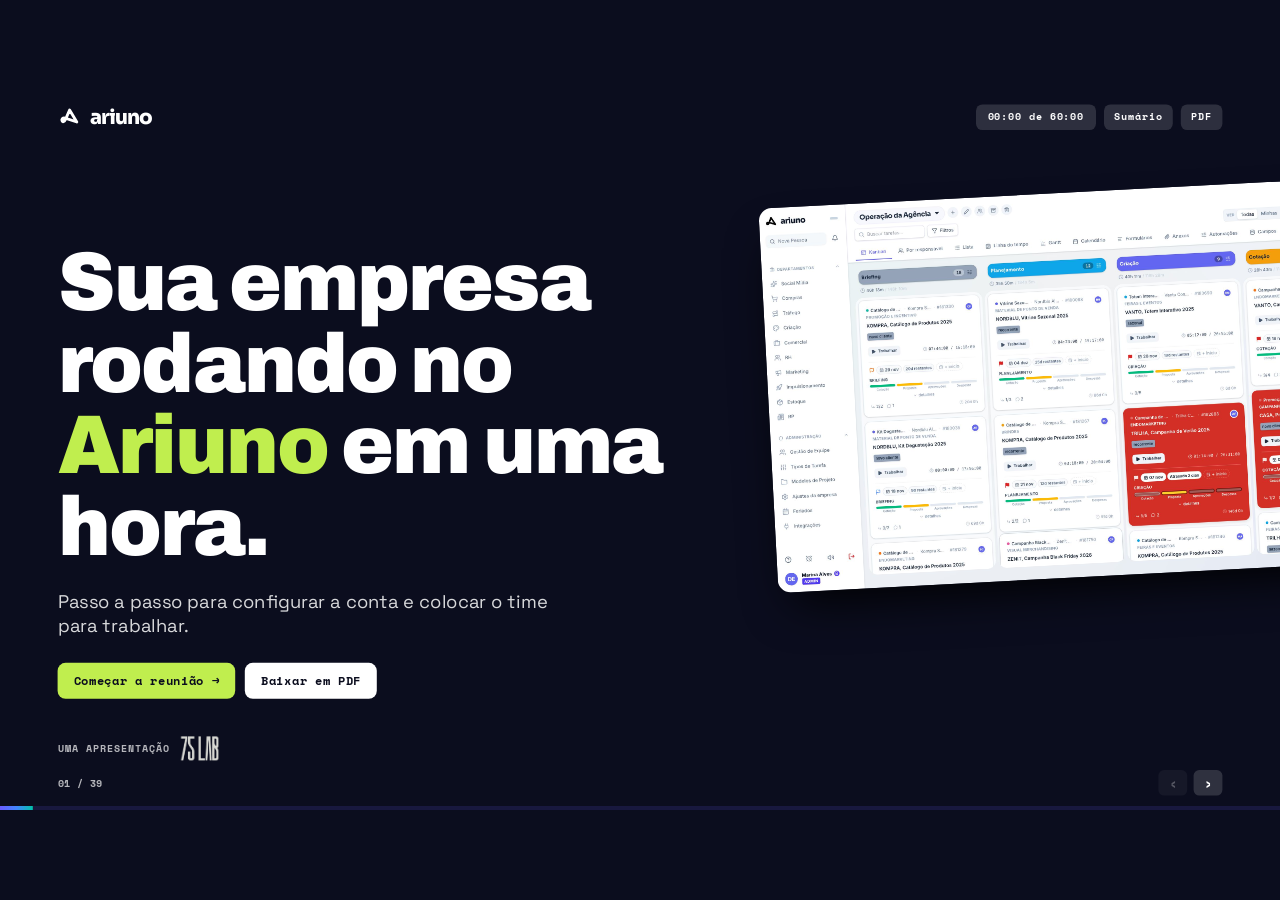
==== commit dd10b488: "Exemplo de tarefa principal, subtarefa e checklist Tela com um job desmontado nos tres niveis (com r" ====
--- a/index.html
+++ b/index.html
@@ -6,7 +6,7 @@
 <title>Ariuno · Tutorial para novas empresas</title>
 <meta name="description" content="Passo a passo para configurar o Ariuno e colocar o time para trabalhar, em uma reunião de até uma hora.">
 <meta name="robots" content="noindex">
-<meta name="versao" id="versaoDeck" content="20261109182034">
+<meta name="versao" id="versaoDeck" content="20261110074552">
 <script>
 (function(){var v=document.getElementById('versaoDeck').content;
 fetch('versao.txt?t='+Date.now(),{cache:'no-store'}).then(function(r){return r.ok?r.text():''}).then(function(n){n=(n||'').trim();
@@ -15,7 +15,7 @@
 <link rel="icon" href="assets/favicon.svg">
 <link rel="preconnect" href="https://fonts.googleapis.com"><link rel="preconnect" href="https://fonts.gstatic.com" crossorigin>
 <link href="https://fonts.googleapis.com/css2?family=Archivo:wdth,wght@62..125,400..900&family=Sora:wght@700;800&family=Space+Grotesk:wght@400;500;600;700&family=Space+Mono:wght@400;700&display=swap" rel="stylesheet">
-<link rel="stylesheet" href="assets/deck.css?v=20261109182034">
+<link rel="stylesheet" href="assets/deck.css?v=20261110074552">
 </head>
 <body>
 <div id="wrap"><div id="stage">
@@ -26,8 +26,8 @@
 <div class="ac so-tela"><button class="botao lime" data-ir="2" data-cursor="Ir">Começar a reunião →</button><a class="botao claro" href="ariuno-tutorial-75lab.pdf" target="_blank" rel="noopener">Baixar em PDF</a></div></div>
 <div class="lab"><span>Uma apresentação</span><img src="assets/75lab-wordmark-paper.png" alt="75 LAB"></div></section>
 <section class="tela" data-cap="Agenda" data-titulo="Agenda da reunião" data-tema="claro"><div class="eb">A reunião</div><h2>Sete paradas, sessenta minutos. <em>O relógio está no topo.</em></h2>
-<div class="linha60"><div class="par" style="flex:11 1 0"><u>5<small>min</small></u><div><b>Entender</b><p>Como o Ariuno se organiza</p></div></div><div class="par" style="flex:21 1 0"><u>15<small>min</small></u><div><b>Configurar</b><p>Sete passos do admin</p></div></div><div class="par" style="flex:24 1 0"><u>18<small>min</small></u><div><b>Dia a dia</b><p>A rotina de quem usa</p></div></div><div class="par" style="flex:12 1 0"><u>6<small>min</small></u><div><b>Áreas</b><p>Cada departamento</p></div></div><div class="par" style="flex:12 1 0"><u>6<small>min</small></u><div><b>Gestão</b><p>Relatórios e regras</p></div></div><div class="par" style="flex:11 1 0"><u>5<small>min</small></u><div><b>1ª semana</b><p>Plano e teste</p></div></div><div class="par" style="flex:11 1 0"><u>5<small>min</small></u><div><b>Perguntas</b><p>Com a sua realidade</p></div></div></div>
-<div class="quem"><div><b>Quem administra</b>Fica do começo ao fim e sai com a conta configurada.</div><div><b>O time</b>Pode entrar a partir do Dia a dia, em 20 minutos.</div><div><b>Como acompanhar</b>Cada tela mostra o passo destacado no próprio Ariuno.</div></div></section>
+<div class="linha60"><div class="par" style="flex:11 1 0"><u>5<small>min</small></u><div><b>Entender</b><p>Como o Ariuno se organiza</p></div></div><div class="par" style="flex:21 1 0"><u>15<small>min</small></u><div><b>Configurar</b><p>Sete passos do admin</p></div></div><div class="par" style="flex:26 1 0"><u>20<small>min</small></u><div><b>Dia a dia</b><p>A rotina de quem usa</p></div></div><div class="par" style="flex:12 1 0"><u>6<small>min</small></u><div><b>Áreas</b><p>Cada departamento</p></div></div><div class="par" style="flex:12 1 0"><u>6<small>min</small></u><div><b>Gestão</b><p>Relatórios e regras</p></div></div><div class="par" style="flex:11 1 0"><u>5<small>min</small></u><div><b>1ª semana</b><p>Plano e teste</p></div></div><div class="par" style="flex:9 1 0"><u>3<small>min</small></u><div><b>Perguntas</b><p>Com a sua realidade</p></div></div></div>
+<div class="quem"><div><b>Quem administra</b>Fica do começo ao fim e sai com a conta configurada.</div><div><b>O time</b>Pode entrar a partir do Dia a dia, aos 20 minutos.</div><div><b>Como acompanhar</b>Cada tela mostra o passo destacado no próprio Ariuno.</div></div></section>
 <section class="tela s-cap" data-cap="1 · Entender" data-titulo="Entender" data-tema="iris"><div><div class="n">1</div><h2>Entender</h2><span class="dur">5 minutos</span></div><div><small>Ao final você sabe</small><ul><li><svg viewBox="0 0 24 24"><path d="M4 13l5 5L20 7" stroke-linecap="round" stroke-linejoin="round"/></svg>Como cliente, projeto e card se ligam</li><li><svg viewBox="0 0 24 24"><path d="M4 13l5 5L20 7" stroke-linecap="round" stroke-linejoin="round"/></svg>Quem pode fazer o quê</li></ul></div></section>
 <section class="tela s-cadeia" data-abas=".elo" data-cap="1 · Entender" data-titulo="Tudo gira em torno do card" data-tema="claro"><div class="cab" style="display:flex;justify-content:space-between;align-items:flex-end"><div><div class="eb">Parada 1</div><h2>Tudo no Ariuno gira em torno do <em>card</em>.</h2></div><span class="cta so-tela"><svg viewBox="0 0 24 24" fill="none" stroke="currentColor" stroke-width="2.2" stroke-linecap="round" stroke-linejoin="round"><path d="M9 11V5a2 2 0 1 1 4 0v6m0-1a2 2 0 1 1 4 0v2m0-1a2 2 0 1 1 4 0v4a7 7 0 0 1-7 7h-2a7 7 0 0 1-6-3l-3-5a2 2 0 0 1 3-2l2 2"/></svg>Clique em cada peça</span></div>
 <div class="cadeia"><button class="elo" data-o="Para quem o trabalho é feito." data-ex="Kompra Supermercados" data-t="Para quem o trabalho é feito.Kompra Supermercados" data-cursor=""><svg viewBox="0 0 24 24"><path d="M3 21V7l9-4 9 4v14M9 21v-6h6v6"/></svg>Cliente</button><span class="seta">→</span><button class="elo" data-o="O conjunto de trabalho de um cliente." data-ex="Catálogo de Produtos 2026" data-t="O conjunto de trabalho de um cliente.Catálogo de Produtos 2026" data-cursor=""><svg viewBox="0 0 24 24"><path d="M3 7h7l2 3h9v10H3z"/></svg>Projeto</button><span class="seta">→</span><button class="elo" data-o="O caminho que o trabalho percorre, em etapas." data-ex="Briefing, Criação, Aprovação, Entrega" data-t="O caminho que o trabalho percorre, em etapas.Briefing, Criação, Aprovação, Entrega" data-cursor=""><svg viewBox="0 0 24 24"><path d="M4 4h5v16H4zM10 4h5v10h-5zM16 4h4v13h-4z"/></svg>Quadro</button><span class="seta">→</span><button class="elo" data-o="Uma entrega: briefing, responsáveis, prazo e conversa." data-ex="Encarte de dezembro" data-t="Uma entrega: briefing, responsáveis, prazo e conversa.Encarte de dezembro" data-cursor=""><svg viewBox="0 0 24 24"><path d="M4 5h16v14H4zM8 10h8M8 14h5"/></svg>Card</button><span class="seta">→</span><button class="elo" data-o="O tempo gasto, registrado no próprio card." data-ex="6h30 em Criação" data-t="O tempo gasto, registrado no próprio card.6h30 em Criação" data-cursor=""><svg viewBox="0 0 24 24"><path d="M12 3a9 9 0 1 0 0 18 9 9 0 0 0 0-18zM12 7v5l3 2"/></svg>Horas</button><span class="seta">→</span><button class="elo" data-o="A soma de tudo, sem planilha paralela." data-ex="Horas por cliente no mês" data-t="A soma de tudo, sem planilha paralela.Horas por cliente no mês" data-cursor=""><svg viewBox="0 0 24 24"><path d="M4 20V10M10 20V4M16 20v-7M21 20H3"/></svg>Relatório</button></div>
@@ -57,11 +57,19 @@
 <section class="tela tour l-foco" data-tour="fecho" data-max="1.8" data-cap="2 · Configurar" data-titulo="Passo 7 · Feriados e integrações" data-tema="claro"><div class="quadro" data-cursor="Ampliar"><div class="vista"><img alt="Tela do Ariuno"></div><div class="luz"></div><span class="ampliar so-tela">Ampliar</span></div><div class="cartao"><div class="eb"><b>Passo 7</b> 1 min</div><h2>Feche com <em>calendário e contas</em>.</h2><div class="num"></div><b class="tit"></b><span class="des"></span><nav><button data-p data-tt="Cadastre os feriados" data-dd="Assim eles não contam como dias úteis nos prazos." data-cursor="">1</button><button data-p data-tt="Conecte as contas" data-dd="Google Analytics, Meta e YouTube: o admin conecta e os números entram sozinhos." data-cursor="">2</button></nav><span class="cta so-tela"><svg viewBox="0 0 24 24" fill="none" stroke="currentColor" stroke-width="2.2" stroke-linecap="round" stroke-linejoin="round"><path d="M9 11V5a2 2 0 1 1 4 0v6m0-1a2 2 0 1 1 4 0v2m0-1a2 2 0 1 1 4 0v4a7 7 0 0 1-7 7h-2a7 7 0 0 1-6-3l-3-5a2 2 0 0 1 3-2l2 2"/></svg>Clique nos números</span></div></section>
 <section class="tela s-chk" data-cap="2 · Configurar" data-titulo="Checagem da configuração" data-tema="claro"><div style="display:flex;justify-content:space-between;align-items:flex-end"><div><div class="eb"><b>Confira</b> Antes de chamar o time</div><h2>Marque o que já está <em>feito na sua conta</em>.</h2></div><span class="cta so-tela"><svg viewBox="0 0 24 24" fill="none" stroke="currentColor" stroke-width="2.2" stroke-linecap="round" stroke-linejoin="round"><path d="M9 11V5a2 2 0 1 1 4 0v6m0-1a2 2 0 1 1 4 0v2m0-1a2 2 0 1 1 4 0v4a7 7 0 0 1-7 7h-2a7 7 0 0 1-6-3l-3-5a2 2 0 0 1 3-2l2 2"/></svg>Clique em cada item</span></div>
 <div class="chk"><button data-cursor=""><i></i>Regras e marca salvas em Ajustes</button><button data-cursor=""><i></i>Pessoas convidadas</button><button data-cursor=""><i></i>Permissões conferidas</button><button data-cursor=""><i></i>Clientes e projetos criados</button><button data-cursor=""><i></i>Quadro com etapas e coluna de Concluído</button><button data-cursor=""><i></i>Tipos e primeiros modelos prontos</button><button data-cursor=""><i></i>Feriados e contas conectadas</button><button data-cursor=""><i></i>Um card de teste feito de ponta a ponta</button></div><div class="barra"><i></i><span></span></div></section>
-<section class="tela s-cap" data-cap="3 · Dia a dia" data-titulo="Dia a dia" data-tema="iris"><div><div class="n">3</div><h2>Dia a dia</h2><span class="dur">18 minutos</span></div><div><small>Para o time inteiro</small><ul><li><svg viewBox="0 0 24 24"><path d="M4 13l5 5L20 7" stroke-linecap="round" stroke-linejoin="round"/></svg>A rotina em cinco movimentos</li><li><svg viewBox="0 0 24 24"><path d="M4 13l5 5L20 7" stroke-linecap="round" stroke-linejoin="round"/></svg>Criar, abrir e tocar um card</li><li><svg viewBox="0 0 24 24"><path d="M4 13l5 5L20 7" stroke-linecap="round" stroke-linejoin="round"/></svg>Horas, pedidos e recados</li></ul></div></section>
+<section class="tela s-cap" data-cap="3 · Dia a dia" data-titulo="Dia a dia" data-tema="iris"><div><div class="n">3</div><h2>Dia a dia</h2><span class="dur">20 minutos</span></div><div><small>Para o time inteiro</small><ul><li><svg viewBox="0 0 24 24"><path d="M4 13l5 5L20 7" stroke-linecap="round" stroke-linejoin="round"/></svg>A rotina em cinco movimentos</li><li><svg viewBox="0 0 24 24"><path d="M4 13l5 5L20 7" stroke-linecap="round" stroke-linejoin="round"/></svg>Tarefa, subtarefa e checklist</li><li><svg viewBox="0 0 24 24"><path d="M4 13l5 5L20 7" stroke-linecap="round" stroke-linejoin="round"/></svg>Criar, abrir e tocar um card</li><li><svg viewBox="0 0 24 24"><path d="M4 13l5 5L20 7" stroke-linecap="round" stroke-linejoin="round"/></svg>Horas, pedidos e recados</li></ul></div></section>
 <section class="tela" data-cap="3 · Dia a dia" data-titulo="A rotina em 5 movimentos" data-tema="claro"><div class="eb">Parada 3</div><h2>O dia de trabalho cabe em <em>cinco movimentos</em>.</h2><div class="rot"><div class="mov"><div class="ic"><svg viewBox="0 0 24 24"><path d="M4 5h16v14H4zM4 10h16M9 5V3M15 5V3"/></svg></div><small>1</small><h3>Abra</h3><p>Sua pauta mostra o que é seu.</p></div><div class="mov"><div class="ic"><svg viewBox="0 0 24 24"><path d="M8 5l12 7-12 7z"/></svg></div><small>2</small><h3>Dê o Play</h3><p>O tempo entra no card.</p></div><div class="mov"><div class="ic"><svg viewBox="0 0 24 24"><path d="M4 5h16v11H9l-5 4z"/></svg></div><small>3</small><h3>Registre</h3><p>Comente, marque e anexe no card.</p></div><div class="mov"><div class="ic"><svg viewBox="0 0 24 24"><path d="M4 12h15M13 6l6 6-6 6"/></svg></div><small>4</small><h3>Mova</h3><p>A próxima etapa já vê.</p></div><div class="mov"><div class="ic"><svg viewBox="0 0 24 24"><path d="M4 13l5 5L20 7"/></svg></div><small>5</small><h3>Conclua</h3><p>Entra nos relatórios.</p></div></div><div class="total" style="margin-top:50px">Regra de ouro: se aconteceu no job, está dentro do card.</div></section>
 <section class="tela tour l-dir" data-tour="pauta" data-max="1.6" data-cap="3 · Dia a dia" data-titulo="Minha pauta" data-tema="claro"><div class="cab"><div><div class="eb"><b>1</b> Abra</div><h2>Comece o dia pela <em>sua pauta</em>.</h2></div><span class="cta so-tela"><svg viewBox="0 0 24 24" fill="none" stroke="currentColor" stroke-width="2.2" stroke-linecap="round" stroke-linejoin="round"><path d="M9 11V5a2 2 0 1 1 4 0v6m0-1a2 2 0 1 1 4 0v2m0-1a2 2 0 1 1 4 0v4a7 7 0 0 1-7 7h-2a7 7 0 0 1-6-3l-3-5a2 2 0 0 1 3-2l2 2"/></svg>Clique em cada passo</span></div><div class="corpo"><div class="quadro" data-cursor="Ampliar"><div class="vista"><img alt="Tela do Ariuno"></div><div class="luz"></div><span class="ampliar so-tela">Ampliar</span></div><ol class="passos"><li><button class="passo" data-p data-dd="Minha pauta reúne o que é seu, de qualquer quadro." data-cursor=""><i>1</i><div><b data-t>Abra Meu Portal</b><span data-d>Minha pauta reúne o que é seu, de qualquer quadro.</span></div></button></li><li><button class="passo" data-p data-dd="Cada linha é um card. Clique para abrir." data-cursor=""><i>2</i><div><b data-t>Veja o que vence</b><span data-d>Cada linha é um card. Clique para abrir.</span></div></button></li></ol></div></section>
 <section class="tela tour l-esq" data-tour="criar" data-max="2" data-cap="3 · Dia a dia" data-titulo="Criar uma tarefa" data-tema="claro"><div class="cab"><div><div class="eb">Criar tarefa</div><h2>Criar um card leva <em>menos de um minuto</em>.</h2></div><span class="cta so-tela"><svg viewBox="0 0 24 24" fill="none" stroke="currentColor" stroke-width="2.2" stroke-linecap="round" stroke-linejoin="round"><path d="M9 11V5a2 2 0 1 1 4 0v6m0-1a2 2 0 1 1 4 0v2m0-1a2 2 0 1 1 4 0v4a7 7 0 0 1-7 7h-2a7 7 0 0 1-6-3l-3-5a2 2 0 0 1 3-2l2 2"/></svg>Clique em cada passo</span></div><div class="corpo"><div class="quadro" data-cursor="Ampliar"><div class="vista"><img alt="Tela do Ariuno"></div><div class="luz"></div><span class="ampliar so-tela">Ampliar</span></div><ol class="passos"><li><button class="passo" data-p data-dd="Botão no canto superior direito do quadro." data-cursor=""><i>1</i><div><b data-t>Nova Tarefa</b><span data-d>Botão no canto superior direito do quadro.</span></div></button></li><li><button class="passo" data-p data-dd="Um clique traz briefing e subtarefas." data-cursor=""><i>2</i><div><b data-t>Escolha um modelo</b><span data-d>Um clique traz briefing e subtarefas.</span></div></button></li><li><button class="passo" data-p data-dd="Troque os colchetes pelo caso real." data-cursor=""><i>3</i><div><b data-t>Dê o título</b><span data-d>Troque os colchetes pelo caso real.</span></div></button></li><li><button class="passo" data-p data-dd="Responsável, etapa e prioridade." data-cursor=""><i>4</i><div><b data-t>Quem faz</b><span data-d>Responsável, etapa e prioridade.</span></div></button></li><li><button class="passo" data-p data-dd="Em Mais detalhes dá para abrir o card completo." data-cursor=""><i>5</i><div><b data-t>Criar tarefa</b><span data-d>Em Mais detalhes dá para abrir o card completo.</span></div></button></li></ol></div></section>
 <section class="tela tour l-abas" data-tour="card" data-regiao="60,50,1160,725" data-semluz data-cap="3 · Dia a dia" data-titulo="Dentro do card" data-tema="claro"><div class="cab"><div><div class="eb">Dentro do card</div><h2>Tudo sobre o job <em>mora no card</em>.</h2></div><span class="cta so-tela"><svg viewBox="0 0 24 24" fill="none" stroke="currentColor" stroke-width="2.2" stroke-linecap="round" stroke-linejoin="round"><path d="M9 11V5a2 2 0 1 1 4 0v6m0-1a2 2 0 1 1 4 0v2m0-1a2 2 0 1 1 4 0v4a7 7 0 0 1-7 7h-2a7 7 0 0 1-6-3l-3-5a2 2 0 0 1 3-2l2 2"/></svg>Clique em cada aba</span></div><div class="abas"><button data-p data-tt="Briefing" data-dd="O pedido completo, com texto formatado." data-ini="Comece sempre por aqui" data-cursor="">Descrição</button><button data-p data-tt="Passos e responsáveis" data-dd="Cada item com quantidade, responsável, fornecedor e data." data-ini="Um dono por item" data-cursor="">Checklist</button><button data-p data-tt="Divida o trabalho" data-dd="Cada parte com seu dono, prazo e etapa." data-ini="Uma subtarefa, uma pessoa" data-cursor="">Subtarefas</button><button data-p data-tt="A conversa do job" data-dd="Use @ para chamar alguém. O histórico fica no card." data-ini="Nada de decisão no WhatsApp" data-cursor="">Comentários</button><button data-p data-tt="Arquivos em um lugar" data-dd="Tudo o que foi enviado e produzido para o job." data-ini="Procure aqui primeiro" data-cursor="">Anexos</button><button data-p data-tt="Etapas e datas" data-dd="Monte o cronograma do job, linha a linha." data-ini="Para jobs longos" data-cursor="">Cronograma</button><button data-p data-tt="Painel de Controle" data-dd="AF, orçamento aprovado, faturamento e entrega." data-ini="Para quem cuida do financeiro do job" data-cursor="">Painel</button><button data-p data-tt="Registros de Tempo" data-dd="Cada apontamento: de quem, quando e quanto." data-ini="Lançou errado? Corrija aqui" data-cursor="">Tempo</button></div><div class="linha"><div class="quadro" data-cursor="Ampliar"><div class="vista"><img alt="Tela do Ariuno"></div><div class="luz"></div><span class="ampliar so-tela">Ampliar</span></div><div class="expl"><b></b><p></p><small></small></div></div></section>
+<section class="tela s-hier" data-abas=".niv" data-cap="3 · Dia a dia" data-titulo="Tarefa, subtarefa e checklist" data-tema="claro"><div style="display:flex;justify-content:space-between;align-items:flex-end"><div><div class="eb"><b>Exemplo</b> Um job desmontado</div><h2>Um job, <em>três níveis</em>: tarefa, subtarefa e checklist.</h2></div><span class="cta so-tela"><svg viewBox="0 0 24 24" fill="none" stroke="currentColor" stroke-width="2.2" stroke-linecap="round" stroke-linejoin="round"><path d="M9 11V5a2 2 0 1 1 4 0v6m0-1a2 2 0 1 1 4 0v2m0-1a2 2 0 1 1 4 0v4a7 7 0 0 1-7 7h-2a7 7 0 0 1-6-3l-3-5a2 2 0 0 1 3-2l2 2"/></svg>Clique em cada nível</span></div>
+<div class="hier"><div class="arv"><div class="mae" data-n="principal"><span class="tag">Tarefa principal</span><b>Encarte de dezembro</b><small>Kompra Supermercados · Catálogo 2026 · entrega 20/12 · subtarefas 1 de 3</small></div><div class="filhos"><div class="ramo"><div class="sb" data-n="sub"><span class="tag">Subtarefa</span><b>Redação dos textos</b><small>Ana · Criação · até 12/12</small></div></div><div class="ramo"><div class="sb" data-n="sub"><span class="tag">Subtarefa</span><b>Diagramação</b><small>Bruno · Criação · até 16/12</small></div><div class="chkl" data-n="chk"><div class="chk-rot">Checklist da Diagramação <u>1/3</u></div><div class="itm ok"><i>✓</i><span>Conferir os preços com a tabela</span><em>Bruno</em></div><div class="itm"><i></i><span>Logo na versão nova</span><em>Bruno</em></div><div class="itm"><i></i><span>Exportar o PDF em alta</span><em>Diego</em></div></div></div><div class="ramo"><div class="sb" data-n="sub"><span class="tag">Subtarefa</span><b>Aprovação com o cliente</b><small>Camila · Aprovação · até 18/12</small></div></div></div></div>
+<div class="pn"><div class="niveis"><button class="niv" data-n="principal" data-nome="Tarefa principal" data-o="O job inteiro: o que o cliente vai receber." data-onde="Tem cliente, projeto, briefing e o prazo final. O card mostra quantas subtarefas já foram feitas." data-q="O que o cliente vai receber?" data-t="O job inteiro: o que o cliente vai receber. Tem cliente, projeto, briefing e o prazo final. O card mostra quantas subtarefas já foram feitas." data-cursor="">Tarefa principal</button><button class="niv" data-n="sub" data-nome="Subtarefa" data-o="Uma parte do job com dono, prazo e etapa próprios." data-onde="Anda pelo quadro na sua etapa e pode ir para o Planner de quem faz. Use quando muda a pessoa ou a etapa." data-q="Precisa de outra pessoa ou de outra etapa?" data-t="Uma parte do job com dono, prazo e etapa próprios. Anda pelo quadro na sua etapa e pode ir para o Planner de quem faz. Use quando muda a pessoa ou a etapa." data-cursor="">Subtarefa</button><button class="niv" data-n="chk" data-nome="Checklist" data-o="Itens curtos para não esquecer, dentro de um card." data-onde="Não anda pelo quadro: o card mostra o progresso, como 1/3. Cada item pode ter responsável, fornecedor e data." data-q="É um lembrete rápido dentro de um trabalho?" data-t="Itens curtos para não esquecer, dentro de um card. Não anda pelo quadro: o card mostra o progresso, como 1/3. Cada item pode ter responsável, fornecedor e data." data-cursor="">Checklist</button></div><h3 id="hNome"></h3><p id="hO"></p><div class="lin"><b>Na prática</b><span id="hOnde"></span></div><div class="pergunta"><b>Pergunta para decidir</b><span id="hQ"></span></div></div></div>
+<div class="regra">Regra prática: <b>tem dono e prazo, é subtarefa.</b> <b>É para não esquecer, é checklist.</b></div></section>
+<section class="tela s-onde" data-cap="3 · Dia a dia" data-titulo="Onde isso entra?" data-tema="claro"><div style="display:flex;justify-content:space-between;align-items:flex-end"><div><div class="eb"><b>Agora você</b> Cinco casos</div><h2>Onde isso entra: <em>tarefa, subtarefa ou checklist?</em></h2></div><span class="cta so-tela"><svg viewBox="0 0 24 24" fill="none" stroke="currentColor" stroke-width="2.2" stroke-linecap="round" stroke-linejoin="round"><path d="M9 11V5a2 2 0 1 1 4 0v6m0-1a2 2 0 1 1 4 0v2m0-1a2 2 0 1 1 4 0v4a7 7 0 0 1-7 7h-2a7 7 0 0 1-6-3l-3-5a2 2 0 0 1 3-2l2 2"/></svg>Clique na resposta</span></div>
+<script type="application/json" id="ondeDados">[{"t": "Campanha de Natal da Kompra", "c": 0, "p": "É o job inteiro, com cliente e prazo final."}, {"t": "Fotografar os produtos do encarte", "c": 1, "p": "Outra pessoa, outro prazo: subtarefa."}, {"t": "Conferir se o logo é o da versão nova", "c": 2, "p": "Lembrete rápido dentro da diagramação: checklist."}, {"t": "Aprovação do cliente", "c": 1, "p": "Depende do cliente e tem etapa própria: subtarefa."}, {"t": "Revisar a ortografia antes de enviar", "c": 2, "p": "Item curto para não esquecer: checklist."}]</script>
+<div class="onde"><div class="caso"><small id="oN"></small><b id="oT"></b></div><div class="tres"><button data-c="0" data-cursor=""><u>1</u>Tarefa principal</button><button data-c="1" data-cursor=""><u>2</u>Subtarefa</button><button data-c="2" data-cursor=""><u>3</u>Checklist</button></div><p class="porque" id="oP"></p><div class="fila" id="oFila"></div></div>
+<div class="regra">Regra prática: <b>é o job inteiro, é tarefa principal.</b> <b>Tem dono e prazo, é subtarefa.</b> <b>É para não esquecer, é checklist.</b></div></section>
 <section class="tela tour l-trilho" data-tour="trabalhar" data-max="2.2" data-cap="3 · Dia a dia" data-titulo="Play e Concluir" data-tema="claro"><div class="lat"><div class="eb"><b>2</b> Dê o Play</div><h2>Play quando começa. <em>Concluir quando termina.</em></h2><span class="cta so-tela"><svg viewBox="0 0 24 24" fill="none" stroke="currentColor" stroke-width="2.2" stroke-linecap="round" stroke-linejoin="round"><path d="M9 11V5a2 2 0 1 1 4 0v6m0-1a2 2 0 1 1 4 0v2m0-1a2 2 0 1 1 4 0v4a7 7 0 0 1-7 7h-2a7 7 0 0 1-6-3l-3-5a2 2 0 0 1 3-2l2 2"/></svg>Clique nos números</span><div class="atual"><i>1</i><b></b><span></span></div></div><div class="dir"><div class="quadro" data-cursor="Ampliar"><div class="vista"><img alt="Tela do Ariuno"></div><div class="luz"></div><span class="ampliar so-tela">Ampliar</span></div><div class="bolas"><button data-p data-dd="Começou a trabalhar? Clique. O tempo vai para o card." data-cursor=""><u style="text-decoration:none">1</u><b data-t hidden>Play</b><em data-d hidden>Começou a trabalhar? Clique. O tempo vai para o card.</em></button><button data-p data-dd="Terminou? O card sai da sua pauta e entra nos relatórios." data-cursor=""><u style="text-decoration:none">2</u><b data-t hidden>Concluir</b><em data-d hidden>Terminou? O card sai da sua pauta e entra nos relatórios.</em></button><button data-p data-dd="À direita: responsáveis, etapa, prioridade, cliente e projeto." data-cursor=""><u style="text-decoration:none">3</u><b data-t hidden>Detalhes</b><em data-d hidden>À direita: responsáveis, etapa, prioridade, cliente e projeto.</em></button></div></div></section>
 <section class="tela s-mk" data-cap="3 · Dia a dia" data-titulo="Experimente: arraste o card" data-tema="claro"><div style="display:flex;justify-content:space-between;align-items:flex-end"><div><div class="eb"><b>Experimente</b> Dê o Play e mova</div><h2>Faça o caminho do card <em>com o mouse</em>.</h2></div><span class="cta so-tela"><svg viewBox="0 0 24 24" fill="none" stroke="currentColor" stroke-width="2.2" stroke-linecap="round" stroke-linejoin="round"><path d="M9 11V5a2 2 0 1 1 4 0v6m0-1a2 2 0 1 1 4 0v2m0-1a2 2 0 1 1 4 0v4a7 7 0 0 1-7 7h-2a7 7 0 0 1-6-3l-3-5a2 2 0 0 1 3-2l2 2"/></svg>Clique em Trabalhar e arraste</span></div>
 <div class="mk"><div class="col"><h4>Briefing</h4><div class="mcard" data-cursor="Arraste"><b>Encarte de dezembro</b><p>Kompra Supermercados</p><div class="ln"><button class="play" data-cursor=""><span>▶</span><span>Trabalhar</span></button><time>00:00:00</time></div></div></div><div class="col"><h4>Criação</h4></div><div class="col"><h4>Aprovação</h4></div><div class="col"><h4>Concluído</h4></div></div>
@@ -77,7 +85,7 @@
 <section class="tela s-auto" data-cap="5 · Gestão" data-titulo="Monte uma automação" data-tema="claro"><div style="display:flex;justify-content:space-between;align-items:flex-end"><div><div class="eb"><b>Experimente</b> Automações</div><h2>Toda regra tem <em>três partes</em>. Monte uma.</h2></div><span class="cta so-tela"><svg viewBox="0 0 24 24" fill="none" stroke="currentColor" stroke-width="2.2" stroke-linecap="round" stroke-linejoin="round"><path d="M9 11V5a2 2 0 1 1 4 0v6m0-1a2 2 0 1 1 4 0v2m0-1a2 2 0 1 1 4 0v4a7 7 0 0 1-7 7h-2a7 7 0 0 1-6-3l-3-5a2 2 0 0 1 3-2l2 2"/></svg>Escolha uma opção em cada bloco</span></div>
 <div class="auto"><div class="bl" data-k="q"><small>O gatilho</small><h3>Quando</h3><button data-v="um card entrar em uma etapa" data-cursor="">um card entrar em uma etapa</button><button data-v="um card for criado" data-cursor="">um card for criado</button><button data-v="o checklist for concluído" data-cursor="">o checklist for concluído</button><button data-v="um card ficar parado" data-cursor="">um card ficar parado</button></div><div class="bl" data-k="c"><small>Filtro opcional</small><h3>Só se</h3><button data-v="for deste quadro" data-cursor="">for deste quadro</button><button data-v="for deste tipo de tarefa" data-cursor="">for deste tipo de tarefa</button><button data-v="for qualquer card" data-cursor="">for qualquer card</button></div><div class="bl" data-k="a"><small>A ação</small><h3>Então</h3><button data-v="criar as subtarefas de um modelo" data-cursor="">criar as subtarefas de um modelo</button><button data-v="notificar o responsável" data-cursor="">notificar o responsável</button><button data-v="mover para outra etapa" data-cursor="">mover para outra etapa</button><button data-v="comentar no card" data-cursor="">comentar no card</button></div></div>
 <div class="frase" id="autoFrase"></div></section>
-<section class="tela s-cap" data-cap="6 · Primeira semana" data-titulo="Primeira semana" data-tema="iris"><div><div class="n">6</div><h2>Primeira semana</h2><span class="dur">5 minutos + perguntas</span></div><div><small>Para sair daqui com data marcada</small><ul><li><svg viewBox="0 0 24 24"><path d="M4 13l5 5L20 7" stroke-linecap="round" stroke-linejoin="round"/></svg>O plano de cinco dias</li><li><svg viewBox="0 0 24 24"><path d="M4 13l5 5L20 7" stroke-linecap="round" stroke-linejoin="round"/></svg>Um teste rápido</li></ul></div></section>
+<section class="tela s-cap" data-cap="6 · Primeira semana" data-titulo="Primeira semana" data-tema="iris"><div><div class="n">6</div><h2>Primeira semana</h2><span class="dur">5 minutos e perguntas</span></div><div><small>Para sair daqui com data marcada</small><ul><li><svg viewBox="0 0 24 24"><path d="M4 13l5 5L20 7" stroke-linecap="round" stroke-linejoin="round"/></svg>O plano de cinco dias</li><li><svg viewBox="0 0 24 24"><path d="M4 13l5 5L20 7" stroke-linecap="round" stroke-linejoin="round"/></svg>Um teste rápido</li></ul></div></section>
 <section class="tela" data-cap="6 · Primeira semana" data-titulo="Plano da primeira semana" data-tema="claro"><div class="eb">Parada 6</div><h2>Em <em>cinco dias</em> o time inteiro está dentro.</h2><div class="sem"><div class="dia"><header><small>Segunda</small><b>Admin</b></header><ul><li>Ajustes da empresa</li><li>Convites enviados</li><li>Permissões conferidas</li></ul><div class="quem2">Quem: admin</div></div><div class="dia"><header><small>Terça</small><b>Base</b></header><ul><li>Clientes e projetos</li><li>Quadro e etapas</li><li>Tipos de tarefa</li></ul><div class="quem2">Quem: admin</div></div><div class="dia"><header><small>Quarta</small><b>Modelos</b></header><ul><li>Três modelos principais</li><li>Um card de teste de ponta a ponta</li></ul><div class="quem2">Quem: admin e líderes</div></div><div class="dia"><header><small>Quinta</small><b>Time</b></header><ul><li>Todo mundo com cards</li><li>Play ligado</li><li>Parar de usar a planilha</li></ul><div class="quem2">Quem: time inteiro</div></div><div class="dia"><header><small>Sexta</small><b>Leitura</b></header><ul><li>Abrir os Relatórios</li><li>Ver quem não registrou</li><li>Ajustar o que travou</li></ul><div class="quem2">Quem: líderes</div></div></div></section>
 <section class="tela s-quiz" data-cap="6 · Primeira semana" data-titulo="Teste rápido" data-tema="claro"><div style="display:flex;justify-content:space-between;align-items:flex-end"><div><div class="eb"><b>Teste rápido</b> Todo mundo responde</div><h2>Quatro perguntas para <em>fixar o essencial</em>.</h2></div><span class="cta so-tela"><svg viewBox="0 0 24 24" fill="none" stroke="currentColor" stroke-width="2.2" stroke-linecap="round" stroke-linejoin="round"><path d="M9 11V5a2 2 0 1 1 4 0v6m0-1a2 2 0 1 1 4 0v2m0-1a2 2 0 1 1 4 0v4a7 7 0 0 1-7 7h-2a7 7 0 0 1-6-3l-3-5a2 2 0 0 1 3-2l2 2"/></svg>Clique na resposta</span></div>
 <script type="application/json" id="quizDados">[{"q": "Precisa de mais uma pessoa e não há vaga livre. O que fazer?", "a": ["Pedir à 75 LAB um novo assento", "Criar a pessoa no cadastro de Clientes", "Compartilhar o login de um colega"], "c": 0, "p": "Assento novo é com a 75 LAB. Vaga livre, o admin preenche."}, {"q": "Onde o time deve combinar os detalhes de um job?", "a": ["No grupo do WhatsApp", "Nos Comentários do card", "Em uma planilha à parte"], "c": 1, "p": "No card fica o histórico, e o @ chama quem precisa ver."}, {"q": "O mesmo tipo de job se repete todo mês. O melhor caminho é:", "a": ["Copiar e colar o texto", "Criar do zero, para não errar", "Criar um modelo de tarefa"], "c": 2, "p": "O modelo traz briefing e subtarefas em um clique."}, {"q": "Você pagou um almoço com cliente. Como pede o reembolso?", "a": ["Em Solicitações, Reembolso de despesas", "Por e-mail para o financeiro", "Em um comentário no card"], "c": 0, "p": "Solicitações registra, encaminha e guarda os comprovantes."}]</script>
@@ -95,6 +103,6 @@
 </div></div>
 <div id="caixa" role="dialog" aria-label="Imagem ampliada"><button class="botao claro fechar" data-cursor="">Fechar ✕</button><img id="cxImg" alt=""></div>
 <div id="cursor"></div><div id="anel"><span id="anelTxt"></span></div>
-<script src="assets/caixas.js?v=20261109182034"></script>
-<script src="assets/deck.js?v=20261109182034"></script>
+<script src="assets/caixas.js?v=20261110074552"></script>
+<script src="assets/deck.js?v=20261110074552"></script>
 </body></html>
--- a/assets/deck.css
+++ b/assets/deck.css
@@ -321,3 +321,65 @@
 .bolas u{pointer-events:none}
 #anel.sobre{width:54px;height:54px;margin:-27px 0 0 -27px;background:rgba(192,238,78,.32)}
 .mk .col{min-height:468px}
+/* tarefa principal, subtarefa e checklist */
+.hier{display:grid;grid-template-columns:1fr 520px;gap:30px;margin-top:22px}
+.arv .tag{font:700 11.5px/1 var(--mono);letter-spacing:.07em;text-transform:uppercase;padding:5px 7px;border-radius:5px;background:rgba(255,255,255,.18);display:inline-block;margin-bottom:7px}
+.mae{background:var(--ink);color:#fff;border-radius:14px;padding:16px 20px;transition:opacity .3s,transform .3s}
+.mae b{font:800 28px/1.1 var(--disp);display:block}
+.mae small{font-size:15.5px;opacity:.8;display:block;margin-top:5px}
+.filhos{margin-left:34px;padding-left:24px;border-left:4px solid var(--line);padding-top:12px;display:flex;flex-direction:column;gap:10px}
+.ramo{position:relative}
+.ramo:before{content:'';position:absolute;left:-24px;top:30px;width:22px;border-top:4px solid var(--line)}
+.sb{background:var(--iris);color:#fff;border-radius:12px;padding:12px 16px;transition:opacity .3s}
+.sb b{font-size:19px;display:block}
+.sb small{font-size:14.5px;opacity:.88}
+.chkl{margin:8px 0 0 34px;background:#fff;border-radius:12px;padding:12px 14px;border-left:4px solid var(--lime);transition:opacity .3s}
+.chkl .chk-rot{font:700 12px/1 var(--mono);letter-spacing:.06em;text-transform:uppercase;color:var(--txt2);margin-bottom:8px;display:flex;justify-content:space-between}
+.chkl .chk-rot u{text-decoration:none;background:var(--ink);color:var(--lime);padding:3px 6px;border-radius:4px}
+.itm{display:grid;grid-template-columns:22px 1fr auto;gap:9px;align-items:center;font-size:16px;padding:4px 0}
+.itm i{width:22px;height:22px;border-radius:6px;background:var(--paper2);font:800 14px/22px var(--disp);text-align:center;font-style:normal}
+.itm.ok i{background:#0E9E8C;color:#fff}.itm.ok span{text-decoration:line-through;color:var(--txt3)}
+.itm em{font:700 12px/1 var(--mono);font-style:normal;background:#E9E6FF;color:var(--iris-d);padding:5px 7px;border-radius:5px}
+.s-hier[data-foco] .arv [data-n]{opacity:.32}
+.s-hier[data-foco=principal] .arv [data-n=principal],.s-hier[data-foco=sub] .arv [data-n=sub],.s-hier[data-foco=chk] .arv [data-n=chk]{opacity:1}
+.s-hier[data-foco=sub] .sb{box-shadow:0 0 0 3px #fff,0 0 0 6px var(--iris)}
+.s-hier[data-foco=chk] .chkl{box-shadow:0 0 0 3px #fff,0 0 0 6px var(--lime)}
+.s-hier[data-foco=principal] .mae{box-shadow:0 0 0 3px #fff,0 0 0 6px var(--ink)}
+.pn{background:#fff;border-radius:16px;padding:20px 24px}
+.niveis{display:flex;gap:6px;margin-bottom:16px}
+.niv{position:relative;overflow:hidden;flex:1;padding:12px 6px;border-radius:9px;background:var(--paper2);font-weight:700;font-size:15.5px}
+.niv.on{background:var(--ink);color:#fff}
+.pn h3{font-size:38px;font-weight:900}
+.pn p{font-size:19px;line-height:1.38;margin-top:8px}
+.pn .lin,.pn .pergunta{margin-top:14px;padding:13px 15px;border-radius:11px;background:var(--paper);font-size:16.5px;line-height:1.38}
+.pn .pergunta{background:var(--lime)}
+.pn .lin b,.pn .pergunta b{display:block;font:700 12px/1 var(--mono);letter-spacing:.06em;text-transform:uppercase;margin-bottom:6px;color:var(--iris)}
+.pn .pergunta b{color:var(--ink)}
+.regra{margin-top:16px;background:var(--ink);color:#fff;border-radius:12px;padding:15px 22px;font-size:20px}
+.regra b{color:var(--lime);font-weight:700}
+/* onde isso entra */
+.onde{margin-top:40px}
+.caso{background:var(--ink);color:#fff;border-radius:16px;padding:30px 36px}
+.caso small{font:700 13px/1 var(--mono);letter-spacing:.08em;text-transform:uppercase;color:var(--lime);display:block;margin-bottom:12px}
+.caso b{font:800 48px/1.06 var(--disp);display:block}
+.tres{display:grid;grid-template-columns:repeat(3,1fr);gap:12px;margin-top:14px}
+.tres button{display:flex;align-items:center;gap:14px;padding:22px 24px;border-radius:14px;background:#fff;font-size:23px;font-weight:700;text-align:left}
+.tres button u{text-decoration:none;font:800 20px/40px var(--disp);width:40px;height:40px;text-align:center;border-radius:9px;background:var(--paper2)}
+.tres button.certa{background:#0E9E8C;color:#fff}.tres button.errada{background:var(--verm);color:#fff}
+.onde .porque{font-size:21px;min-height:34px;margin-top:16px;color:var(--ink);font-weight:600}
+.fila{display:flex;gap:8px;margin-top:14px}
+.fila i{flex:1;height:10px;border-radius:5px;background:var(--line)}
+.fila i.ok{background:#0E9E8C}.fila i.nao{background:var(--verm)}.fila i.agora{background:var(--iris)}
+
+.cta{white-space:nowrap}
+.hier{margin-top:18px}
+.mae{padding:14px 20px}.mae b{font-size:26px}
+.sb{padding:10px 16px}.sb b{font-size:18px}
+.filhos{gap:9px;padding-top:10px}
+.itm{font-size:15.5px;padding:3px 0}
+.ramo:before{top:26px}
+.onde{margin-top:44px}
+.caso{padding:40px 44px}.caso b{font-size:62px}
+.tres button{padding:30px 28px;font-size:26px}
+.tres button.certa u,.tres button.errada u{background:rgba(255,255,255,.25);color:#fff}
+.s-onde .regra{margin-top:34px}
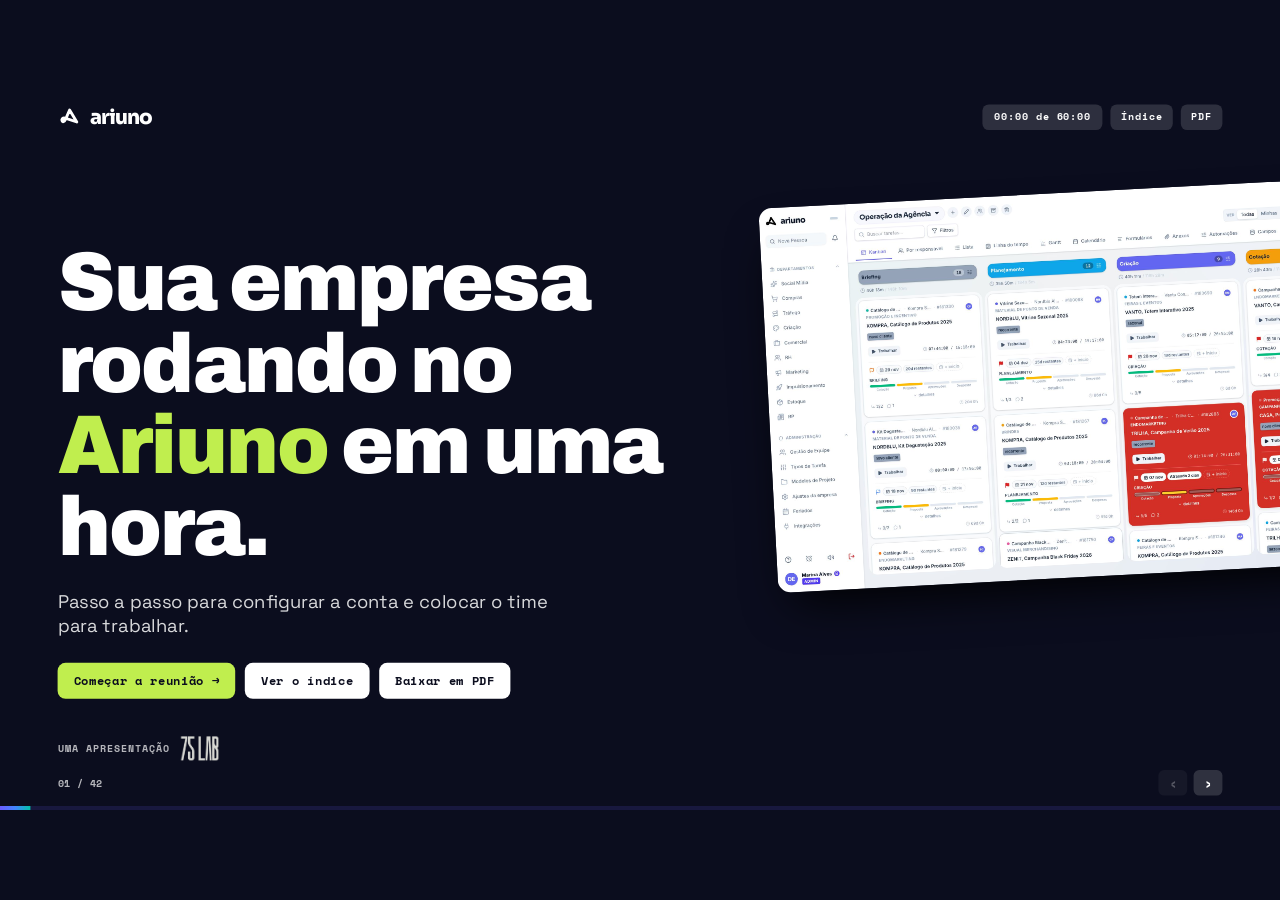
==== commit b03339a4: "Indice clicavel e cards em massa por planilha (telas 26 e 27) Co-Authored-By: Claude Opus 5.5 <norep" ====
--- a/index.html
+++ b/index.html
@@ -6,7 +6,7 @@
 <title>Ariuno · Tutorial para novas empresas</title>
 <meta name="description" content="Passo a passo para configurar o Ariuno e colocar o time para trabalhar, em uma reunião de até uma hora.">
 <meta name="robots" content="noindex">
-<meta name="versao" id="versaoDeck" content="20261110074552">
+<meta name="versao" id="versaoDeck" content="20261113180943">
 <script>
 (function(){var v=document.getElementById('versaoDeck').content;
 fetch('versao.txt?t='+Date.now(),{cache:'no-store'}).then(function(r){return r.ok?r.text():''}).then(function(n){n=(n||'').trim();
@@ -15,7 +15,7 @@
 <link rel="icon" href="assets/favicon.svg">
 <link rel="preconnect" href="https://fonts.googleapis.com"><link rel="preconnect" href="https://fonts.gstatic.com" crossorigin>
 <link href="https://fonts.googleapis.com/css2?family=Archivo:wdth,wght@62..125,400..900&family=Sora:wght@700;800&family=Space+Grotesk:wght@400;500;600;700&family=Space+Mono:wght@400;700&display=swap" rel="stylesheet">
-<link rel="stylesheet" href="assets/deck.css?v=20261110074552">
+<link rel="stylesheet" href="assets/deck.css?v=20261113180943">
 </head>
 <body>
 <div id="wrap"><div id="stage">
@@ -23,11 +23,13 @@
 <div class="fx"><img src="assets/telas/quadro-1.jpg" alt=""></div>
 <div class="tx"><h1>Sua empresa rodando no <em>Ariuno</em> em uma hora.</h1>
 <p>Passo a passo para configurar a conta e colocar o time para trabalhar.</p>
-<div class="ac so-tela"><button class="botao lime" data-ir="2" data-cursor="Ir">Começar a reunião →</button><a class="botao claro" href="ariuno-tutorial-75lab.pdf" target="_blank" rel="noopener">Baixar em PDF</a></div></div>
+<div class="ac so-tela"><button class="botao lime" data-ir="2" data-cursor="Ir">Começar a reunião →</button><button class="botao claro" data-ir="3" data-cursor="Ir">Ver o índice</button><a class="botao claro" href="ariuno-tutorial-75lab.pdf" target="_blank" rel="noopener">Baixar em PDF</a></div></div>
 <div class="lab"><span>Uma apresentação</span><img src="assets/75lab-wordmark-paper.png" alt="75 LAB"></div></section>
 <section class="tela" data-cap="Agenda" data-titulo="Agenda da reunião" data-tema="claro"><div class="eb">A reunião</div><h2>Sete paradas, sessenta minutos. <em>O relógio está no topo.</em></h2>
 <div class="linha60"><div class="par" style="flex:11 1 0"><u>5<small>min</small></u><div><b>Entender</b><p>Como o Ariuno se organiza</p></div></div><div class="par" style="flex:21 1 0"><u>15<small>min</small></u><div><b>Configurar</b><p>Sete passos do admin</p></div></div><div class="par" style="flex:26 1 0"><u>20<small>min</small></u><div><b>Dia a dia</b><p>A rotina de quem usa</p></div></div><div class="par" style="flex:12 1 0"><u>6<small>min</small></u><div><b>Áreas</b><p>Cada departamento</p></div></div><div class="par" style="flex:12 1 0"><u>6<small>min</small></u><div><b>Gestão</b><p>Relatórios e regras</p></div></div><div class="par" style="flex:11 1 0"><u>5<small>min</small></u><div><b>1ª semana</b><p>Plano e teste</p></div></div><div class="par" style="flex:9 1 0"><u>3<small>min</small></u><div><b>Perguntas</b><p>Com a sua realidade</p></div></div></div>
 <div class="quem"><div><b>Quem administra</b>Fica do começo ao fim e sai com a conta configurada.</div><div><b>O time</b>Pode entrar a partir do Dia a dia, aos 20 minutos.</div><div><b>Como acompanhar</b>Cada tela mostra o passo destacado no próprio Ariuno.</div></div></section>
+<section class="tela s-indice" data-cap="Índice" data-titulo="Índice" data-tema="claro"><div style="display:flex;justify-content:space-between;align-items:flex-end"><div><div class="eb">Índice</div><h2>Vá direto <em>ao que você precisa</em>.</h2></div><span class="cta so-tela"><svg viewBox="0 0 24 24" fill="none" stroke="currentColor" stroke-width="2.2" stroke-linecap="round" stroke-linejoin="round"><path d="M9 11V5a2 2 0 1 1 4 0v6m0-1a2 2 0 1 1 4 0v2m0-1a2 2 0 1 1 4 0v4a7 7 0 0 1-7 7h-2a7 7 0 0 1-6-3l-3-5a2 2 0 0 1 3-2l2 2"/></svg>Clique para ir à tela</span></div>
+<div class="ind" id="indice"></div><p class="ind-dica">O índice também abre a qualquer momento no botão <b>Índice</b>, no topo, ou com a tecla M.</p></section>
 <section class="tela s-cap" data-cap="1 · Entender" data-titulo="Entender" data-tema="iris"><div><div class="n">1</div><h2>Entender</h2><span class="dur">5 minutos</span></div><div><small>Ao final você sabe</small><ul><li><svg viewBox="0 0 24 24"><path d="M4 13l5 5L20 7" stroke-linecap="round" stroke-linejoin="round"/></svg>Como cliente, projeto e card se ligam</li><li><svg viewBox="0 0 24 24"><path d="M4 13l5 5L20 7" stroke-linecap="round" stroke-linejoin="round"/></svg>Quem pode fazer o quê</li></ul></div></section>
 <section class="tela s-cadeia" data-abas=".elo" data-cap="1 · Entender" data-titulo="Tudo gira em torno do card" data-tema="claro"><div class="cab" style="display:flex;justify-content:space-between;align-items:flex-end"><div><div class="eb">Parada 1</div><h2>Tudo no Ariuno gira em torno do <em>card</em>.</h2></div><span class="cta so-tela"><svg viewBox="0 0 24 24" fill="none" stroke="currentColor" stroke-width="2.2" stroke-linecap="round" stroke-linejoin="round"><path d="M9 11V5a2 2 0 1 1 4 0v6m0-1a2 2 0 1 1 4 0v2m0-1a2 2 0 1 1 4 0v4a7 7 0 0 1-7 7h-2a7 7 0 0 1-6-3l-3-5a2 2 0 0 1 3-2l2 2"/></svg>Clique em cada peça</span></div>
 <div class="cadeia"><button class="elo" data-o="Para quem o trabalho é feito." data-ex="Kompra Supermercados" data-t="Para quem o trabalho é feito.Kompra Supermercados" data-cursor=""><svg viewBox="0 0 24 24"><path d="M3 21V7l9-4 9 4v14M9 21v-6h6v6"/></svg>Cliente</button><span class="seta">→</span><button class="elo" data-o="O conjunto de trabalho de um cliente." data-ex="Catálogo de Produtos 2026" data-t="O conjunto de trabalho de um cliente.Catálogo de Produtos 2026" data-cursor=""><svg viewBox="0 0 24 24"><path d="M3 7h7l2 3h9v10H3z"/></svg>Projeto</button><span class="seta">→</span><button class="elo" data-o="O caminho que o trabalho percorre, em etapas." data-ex="Briefing, Criação, Aprovação, Entrega" data-t="O caminho que o trabalho percorre, em etapas.Briefing, Criação, Aprovação, Entrega" data-cursor=""><svg viewBox="0 0 24 24"><path d="M4 4h5v16H4zM10 4h5v10h-5zM16 4h4v13h-4z"/></svg>Quadro</button><span class="seta">→</span><button class="elo" data-o="Uma entrega: briefing, responsáveis, prazo e conversa." data-ex="Encarte de dezembro" data-t="Uma entrega: briefing, responsáveis, prazo e conversa.Encarte de dezembro" data-cursor=""><svg viewBox="0 0 24 24"><path d="M4 5h16v14H4zM8 10h8M8 14h5"/></svg>Card</button><span class="seta">→</span><button class="elo" data-o="O tempo gasto, registrado no próprio card." data-ex="6h30 em Criação" data-t="O tempo gasto, registrado no próprio card.6h30 em Criação" data-cursor=""><svg viewBox="0 0 24 24"><path d="M12 3a9 9 0 1 0 0 18 9 9 0 0 0 0-18zM12 7v5l3 2"/></svg>Horas</button><span class="seta">→</span><button class="elo" data-o="A soma de tudo, sem planilha paralela." data-ex="Horas por cliente no mês" data-t="A soma de tudo, sem planilha paralela.Horas por cliente no mês" data-cursor=""><svg viewBox="0 0 24 24"><path d="M4 20V10M10 20V4M16 20v-7M21 20H3"/></svg>Relatório</button></div>
@@ -70,6 +72,11 @@
 <script type="application/json" id="ondeDados">[{"t": "Campanha de Natal da Kompra", "c": 0, "p": "É o job inteiro, com cliente e prazo final."}, {"t": "Fotografar os produtos do encarte", "c": 1, "p": "Outra pessoa, outro prazo: subtarefa."}, {"t": "Conferir se o logo é o da versão nova", "c": 2, "p": "Lembrete rápido dentro da diagramação: checklist."}, {"t": "Aprovação do cliente", "c": 1, "p": "Depende do cliente e tem etapa própria: subtarefa."}, {"t": "Revisar a ortografia antes de enviar", "c": 2, "p": "Item curto para não esquecer: checklist."}]</script>
 <div class="onde"><div class="caso"><small id="oN"></small><b id="oT"></b></div><div class="tres"><button data-c="0" data-cursor=""><u>1</u>Tarefa principal</button><button data-c="1" data-cursor=""><u>2</u>Subtarefa</button><button data-c="2" data-cursor=""><u>3</u>Checklist</button></div><p class="porque" id="oP"></p><div class="fila" id="oFila"></div></div>
 <div class="regra">Regra prática: <b>é o job inteiro, é tarefa principal.</b> <b>Tem dono e prazo, é subtarefa.</b> <b>É para não esquecer, é checklist.</b></div></section>
+<section class="tela tour l-dir" data-tour="importar" data-novo data-max="2.2" data-cap="3 · Dia a dia" data-titulo="Cards em massa por planilha" data-tema="claro"><div class="cab"><div><div class="eb"><b>Atalho</b> Criar em massa</div><h2>Muitos cards de uma vez: <em>suba uma planilha</em>.</h2></div><span class="cta so-tela"><svg viewBox="0 0 24 24" fill="none" stroke="currentColor" stroke-width="2.2" stroke-linecap="round" stroke-linejoin="round"><path d="M9 11V5a2 2 0 1 1 4 0v6m0-1a2 2 0 1 1 4 0v2m0-1a2 2 0 1 1 4 0v4a7 7 0 0 1-7 7h-2a7 7 0 0 1-6-3l-3-5a2 2 0 0 1 3-2l2 2"/></svg>Clique em cada passo</span></div><div class="corpo"><div class="quadro" data-cursor="Ampliar"><div class="vista"><img alt="Tela do Ariuno"></div><div class="luz"></div><span class="ampliar so-tela">Ampliar</span></div><ol class="passos"><li><button class="passo" data-p data-dd="No quadro, clique no ícone de planilha ao lado do nome." data-cursor=""><i>1</i><div><b data-t>Abra a importação</b><span data-d>No quadro, clique no ícone de planilha ao lado do nome.</span></div></button></li><li><button class="passo" data-p data-dd="Vem com as etapas, pessoas, clientes e projetos deste quadro." data-cursor=""><i>2</i><div><b data-t>Baixe o modelo</b><span data-d>Vem com as etapas, pessoas, clientes e projetos deste quadro.</span></div></button></li><li><button class="passo" data-p data-dd="Uma linha por card, em Excel ou CSV. Nada é criado ainda." data-cursor=""><i>3</i><div><b data-t>Suba a planilha</b><span data-d>Uma linha por card, em Excel ou CSV. Nada é criado ainda.</span></div></button></li><li><button class="passo" data-p data-dd="Os avisos em amarelo mostram o que não bateu com o quadro." data-cursor=""><i>4</i><div><b data-t>Confira a prévia</b><span data-d>Os avisos em amarelo mostram o que não bateu com o quadro.</span></div></button></li><li><button class="passo" data-p data-dd="O botão mostra o total, e todos entram de uma vez." data-cursor=""><i>5</i><div><b data-t>Crie os cards</b><span data-d>O botão mostra o total, e todos entram de uma vez.</span></div></button></li><li><button class="passo" data-p data-dd="Desfazer apaga só os cards desta planilha. O resto do quadro fica igual." data-cursor=""><i>6</i><div><b data-t>Desfaça se precisar</b><span data-d>Desfazer apaga só os cards desta planilha. O resto do quadro fica igual.</span></div></button></li></ol></div></section>
+<section class="tela s-plan" data-novo data-abas=".pl-l" data-cap="3 · Dia a dia" data-titulo="Como preencher a planilha" data-tema="claro"><div style="display:flex;justify-content:space-between;align-items:flex-end"><div><div class="eb"><b>Exemplo</b> A planilha</div><h2>Cada linha vira um card. <em>Veja onde ela entra.</em></h2></div><span class="cta so-tela"><svg viewBox="0 0 24 24" fill="none" stroke="currentColor" stroke-width="2.2" stroke-linecap="round" stroke-linejoin="round"><path d="M9 11V5a2 2 0 1 1 4 0v6m0-1a2 2 0 1 1 4 0v2m0-1a2 2 0 1 1 4 0v4a7 7 0 0 1-7 7h-2a7 7 0 0 1-6-3l-3-5a2 2 0 0 1 3-2l2 2"/></svg>Clique em cada linha</span></div>
+<div class="pl"><div class="pl-c"><span></span><span>Título</span><span>Card principal</span><span>Etapa</span><span>Responsável</span><span>Data de entrega</span><span>Checklist</span></div><button class="pl-l" data-n="2" data-tt="Vira card principal" data-dd="Card principal vazio: a linha é uma tarefa principal. Entra em Planejamento, com a Camila, para 28/11." data-t="Card principal vazio: a linha é uma tarefa principal. Entra em Planejamento, com a Camila, para 28/11." data-cursor=""><span>2</span><span class="">Campanha de Natal</span><span class=""></span><span class="">Planejamento</span><span class="">Camila Ferraz</span><span class="">28/11/2026</span><span class=""></span></button><button class="pl-l" data-n="3" data-tt="Vira subtarefa" data-dd="Card principal preenchido: entra como subtarefa da Campanha de Natal. O checklist chega com três itens, separados por ponto e vírgula." data-t="Card principal preenchido: entra como subtarefa da Campanha de Natal. O checklist chega com três itens, separados por ponto e vírgula." data-cursor=""><span>3</span><span class="">Roteiro do vídeo</span><span class="v">Campanha de Natal</span><span class="">Criação</span><span class="">Lucas Prado</span><span class="">21/11/2026</span><span class="">Gancho; Legenda; Trilha</span></button><button class="pl-l" data-n="4" data-tt="Segunda subtarefa" data-dd="A ordem das linhas é a ordem das subtarefas dentro da Campanha de Natal." data-t="A ordem das linhas é a ordem das subtarefas dentro da Campanha de Natal." data-cursor=""><span>4</span><span class="">Peças para redes sociais</span><span class="v">Campanha de Natal</span><span class="">Criação</span><span class="">Lucas Prado</span><span class="">24/11/2026</span><span class=""></span></button><button class="pl-l" data-n="5" data-tt="Etapa digitada errado" data-dd="&quot;Briefng&quot; não existe no quadro. A prévia avisa e o card vai para a primeira etapa. Copie os nomes da aba Listas." data-t="&quot;Briefng&quot; não existe no quadro. A prévia avisa e o card vai para a primeira etapa. Copie os nomes da aba Listas." data-cursor=""><span>5</span><span class="">Aprovação com o cliente</span><span class="v">Campanha de Natal</span><span class="x">Briefng</span><span class="">Camila Ferraz</span><span class="">26/11/2026</span><span class=""></span></button><button class="pl-l" data-n="6" data-tt="Só o título já basta" data-dd="Sem etapa, o card entra na primeira. Sem responsável, fica sem dono até alguém assumir." data-t="Sem etapa, o card entra na primeira. Sem responsável, fica sem dono até alguém assumir." data-cursor=""><span>6</span><span class="">Relatório mensal</span><span class=""></span><span class=""></span><span class=""></span><span class="">30/11/2026</span><span class=""></span></button></div>
+<div class="baixo"><div class="mq"><div class="c1"><h4>Briefing</h4><div class="mc" data-r="3"><em>↳ Campanha de Natal</em><b>Aprovação com o cliente</b><small>Camila · 26/11</small></div><div class="mc" data-r="4"><b>Relatório mensal</b><small>Sem responsável · 30/11</small></div></div><div class="c2"><h4>Planejamento</h4><div class="mc" data-r="0"><em>Card principal</em><b>Campanha de Natal</b><small>Camila · 28/11 · subtarefas 0 de 3</small></div></div><div class="c3"><h4>Criação</h4><div class="mc" data-r="1"><em>↳ Campanha de Natal</em><b>Roteiro do vídeo</b><small>Lucas · 21/11 · checklist 0/3</small></div><div class="mc" data-r="2"><em>↳ Campanha de Natal</em><b>Peças para redes sociais</b><small>Lucas · 24/11</small></div></div></div><div class="pl-ex"><small id="plN"></small><b id="plT"></b><p id="plP"></p></div></div>
+<div class="regra">Só o <b>Título</b> é obrigatório. Nomes iguais aos da <b>aba Listas</b>. Datas em <b>dd/mm/aaaa</b>. Itens de checklist separados por <b>ponto e vírgula</b>.</div></section>
 <section class="tela tour l-trilho" data-tour="trabalhar" data-max="2.2" data-cap="3 · Dia a dia" data-titulo="Play e Concluir" data-tema="claro"><div class="lat"><div class="eb"><b>2</b> Dê o Play</div><h2>Play quando começa. <em>Concluir quando termina.</em></h2><span class="cta so-tela"><svg viewBox="0 0 24 24" fill="none" stroke="currentColor" stroke-width="2.2" stroke-linecap="round" stroke-linejoin="round"><path d="M9 11V5a2 2 0 1 1 4 0v6m0-1a2 2 0 1 1 4 0v2m0-1a2 2 0 1 1 4 0v4a7 7 0 0 1-7 7h-2a7 7 0 0 1-6-3l-3-5a2 2 0 0 1 3-2l2 2"/></svg>Clique nos números</span><div class="atual"><i>1</i><b></b><span></span></div></div><div class="dir"><div class="quadro" data-cursor="Ampliar"><div class="vista"><img alt="Tela do Ariuno"></div><div class="luz"></div><span class="ampliar so-tela">Ampliar</span></div><div class="bolas"><button data-p data-dd="Começou a trabalhar? Clique. O tempo vai para o card." data-cursor=""><u style="text-decoration:none">1</u><b data-t hidden>Play</b><em data-d hidden>Começou a trabalhar? Clique. O tempo vai para o card.</em></button><button data-p data-dd="Terminou? O card sai da sua pauta e entra nos relatórios." data-cursor=""><u style="text-decoration:none">2</u><b data-t hidden>Concluir</b><em data-d hidden>Terminou? O card sai da sua pauta e entra nos relatórios.</em></button><button data-p data-dd="À direita: responsáveis, etapa, prioridade, cliente e projeto." data-cursor=""><u style="text-decoration:none">3</u><b data-t hidden>Detalhes</b><em data-d hidden>À direita: responsáveis, etapa, prioridade, cliente e projeto.</em></button></div></div></section>
 <section class="tela s-mk" data-cap="3 · Dia a dia" data-titulo="Experimente: arraste o card" data-tema="claro"><div style="display:flex;justify-content:space-between;align-items:flex-end"><div><div class="eb"><b>Experimente</b> Dê o Play e mova</div><h2>Faça o caminho do card <em>com o mouse</em>.</h2></div><span class="cta so-tela"><svg viewBox="0 0 24 24" fill="none" stroke="currentColor" stroke-width="2.2" stroke-linecap="round" stroke-linejoin="round"><path d="M9 11V5a2 2 0 1 1 4 0v6m0-1a2 2 0 1 1 4 0v2m0-1a2 2 0 1 1 4 0v4a7 7 0 0 1-7 7h-2a7 7 0 0 1-6-3l-3-5a2 2 0 0 1 3-2l2 2"/></svg>Clique em Trabalhar e arraste</span></div>
 <div class="mk"><div class="col"><h4>Briefing</h4><div class="mcard" data-cursor="Arraste"><b>Encarte de dezembro</b><p>Kompra Supermercados</p><div class="ln"><button class="play" data-cursor=""><span>▶</span><span>Trabalhar</span></button><time>00:00:00</time></div></div></div><div class="col"><h4>Criação</h4></div><div class="col"><h4>Aprovação</h4></div><div class="col"><h4>Concluído</h4></div></div>
@@ -95,14 +102,14 @@
 <div class="so-tela" style="display:flex;gap:12px"><a class="botao" href="https://wa.me/5511986765634" target="_blank" rel="noopener">Fale conosco no WhatsApp →</a><a class="botao claro" href="https://ariuno.com.br" target="_blank" rel="noopener">Abrir o Ariuno</a></div></div>
 <div class="d"><img src="assets/75lab-wordmark-lime.png" alt="75 LAB"><h4>Quem te acompanha</h4><p>75 LAB ESTRATÉGIA, DESIGN E PRODUÇÃO LTDA<br>CNPJ 55.470.982/0001-77</p><h4>Onde estamos</h4><p>CENU, Torre Norte, Av. das Nações Unidas, 12.901<br>Brooklin, São Paulo, SP, CEP 04578-910</p><h4>Contato</h4><p>(11) 98676-5634 · contato@75lab.com.br<br>75lab.com.br</p></div></section>
 <header id="topo"><div style="display:flex;align-items:center"><div id="marca"><svg viewBox="0 0 100 100" fill="none"><defs><linearGradient id="gl" x1="0%" y1="0%" x2="100%" y2="100%"><stop offset="0%" stop-color="#6A5CFF"/><stop offset="50%" stop-color="#4285FF"/><stop offset="100%" stop-color="#00C2A8"/></linearGradient></defs><path d="M 80 70 L 35 55 C 5 45, 20 90, 35 55 L 50 20 L 80 70 Z" stroke="url(#gl)" stroke-width="12" stroke-linecap="round" stroke-linejoin="round"/></svg>ariuno</div><span id="capTxt"></span></div>
-<div id="topoDir"><button class="chip" id="relogio" data-cursor="Pausar">00:00 de 60:00</button><button class="chip" data-sumario data-cursor="Abrir">Sumário</button><a class="chip" href="ariuno-tutorial-75lab.pdf" target="_blank" rel="noopener">PDF</a></div></header>
+<div id="topoDir"><button class="chip" id="relogio" data-cursor="Pausar">00:00 de 60:00</button><button class="chip" data-sumario data-cursor="Abrir">Índice</button><a class="chip" href="ariuno-tutorial-75lab.pdf" target="_blank" rel="noopener">PDF</a></div></header>
 <div id="pe"><span id="cont"></span><div><button id="ant" aria-label="Voltar" data-cursor="">‹</button><button id="prox" aria-label="Avançar" data-cursor="">›</button></div></div>
 <div id="prog"><i></i></div>
 <div id="wipe"><svg viewBox="0 0 100 100" fill="none"><defs><linearGradient id="gl" x1="0%" y1="0%" x2="100%" y2="100%"><stop offset="0%" stop-color="#6A5CFF"/><stop offset="50%" stop-color="#4285FF"/><stop offset="100%" stop-color="#00C2A8"/></linearGradient></defs><path d="M 80 70 L 35 55 C 5 45, 20 90, 35 55 L 50 20 L 80 70 Z" stroke="url(#gl)" stroke-width="12" stroke-linecap="round" stroke-linejoin="round"/></svg></div>
-<nav id="sumario" aria-label="Sumário"><button class="botao claro fechar" data-cursor="">Fechar ✕</button><h2>Sumário</h2><ol id="sumLista"></ol></nav>
+<nav id="sumario" aria-label="Índice"><button class="botao claro fechar" data-cursor="">Fechar ✕</button><h2>Índice</h2><ol id="sumLista"></ol></nav>
 </div></div>
 <div id="caixa" role="dialog" aria-label="Imagem ampliada"><button class="botao claro fechar" data-cursor="">Fechar ✕</button><img id="cxImg" alt=""></div>
 <div id="cursor"></div><div id="anel"><span id="anelTxt"></span></div>
-<script src="assets/caixas.js?v=20261110074552"></script>
-<script src="assets/deck.js?v=20261110074552"></script>
+<script src="assets/caixas.js?v=20261113180943"></script>
+<script src="assets/deck.js?v=20261113180943"></script>
 </body></html>
--- a/assets/deck.css
+++ b/assets/deck.css
@@ -383,3 +383,44 @@
 .tres button{padding:30px 28px;font-size:26px}
 .tres button.certa u,.tres button.errada u{background:rgba(255,255,255,.25);color:#fff}
 .s-onde .regra{margin-top:34px}
+
+/* índice */
+.ind{display:grid;grid-template-columns:repeat(3,1fr);gap:0 40px;margin-top:24px;align-items:start}
+.ind .colx{display:flex;flex-direction:column;gap:16px}
+.ind .gr-t{display:flex;align-items:baseline;gap:10px;width:100%;text-align:left;font:800 23px/1.1 var(--disp);padding:4px 8px 9px;border-bottom:2px solid var(--line);margin-bottom:4px;border-radius:6px 6px 0 0}
+.ind .gr-t u{text-decoration:none;color:var(--iris);font-weight:900}
+.ind .gr-t small{margin-left:auto;font:700 11.5px/1 var(--mono);letter-spacing:.05em;text-transform:uppercase;color:var(--txt3)}
+.ind .it{display:grid;grid-template-columns:30px 1fr auto;gap:8px;align-items:center;width:100%;text-align:left;padding:4px 8px;border-radius:7px;font-size:16.5px;line-height:1.25}
+.ind .it b{font:700 12.5px/1 var(--mono);color:var(--txt3)}
+.ind .it:hover,.ind .gr-t:hover{background:#fff}
+.ind-dica{margin-top:18px;font-size:16px;color:var(--txt2)}
+.ind-dica b{font-weight:700;color:var(--ink)}
+.novo{font:700 10.5px/1 var(--mono);font-style:normal;letter-spacing:.06em;text-transform:uppercase;background:var(--lime);color:var(--ink);padding:4px 6px;border-radius:4px;white-space:nowrap}
+#sumLista .novo{margin-left:auto;align-self:center}
+/* planilha de exemplo */
+.s-plan .pl{margin-top:22px;background:#fff;border-radius:14px;overflow:hidden;box-shadow:0 14px 34px -22px rgba(11,13,30,.45)}
+.pl-c,.pl-l{display:grid;grid-template-columns:46px 1.3fr 1.1fr .85fr .9fr .85fr 1.15fr;align-items:stretch}
+.pl-c{background:var(--paper2);font:700 12.5px/1 var(--mono);letter-spacing:.04em;text-transform:uppercase;color:var(--txt2)}
+.pl-c span,.pl-l span{padding:12px 14px;border-right:1px solid var(--line);white-space:nowrap;overflow:hidden;text-overflow:ellipsis;display:flex;align-items:center}
+.pl-c span:last-child,.pl-l span:last-child{border-right:0}
+.pl-l{position:relative;overflow:hidden;width:100%;text-align:left;border-top:1px solid var(--line);font-size:17px}
+.pl-c span:first-child,.pl-l span:first-child{justify-content:center;font:700 12.5px/1 var(--mono);color:var(--txt3);background:var(--paper2)}
+.pl-l span.v{color:var(--iris-d);font-weight:700;background:#F1EFFF}
+.pl-l span.x{color:var(--verm);font-weight:700;background:#FDECEB}
+.pl-l.on{background:#FAFBFF;box-shadow:inset 0 0 0 3px var(--ink)}
+.pl-l.on span:first-child{background:var(--ink);color:var(--lime)}
+.s-plan .baixo{display:grid;grid-template-columns:1fr 480px;gap:20px;margin-top:18px;align-items:stretch}
+.mq{display:grid;grid-template-columns:repeat(3,1fr);gap:10px;background:var(--paper2);border-radius:14px;padding:12px}
+.mq h4{font:800 16px/1 var(--disp);color:#fff;background:var(--iris);padding:10px 12px;border-radius:8px}
+.mq .c2 h4{background:var(--blue)}.mq .c3 h4{background:#0E9E8C}
+.mc{background:#fff;border-radius:10px;padding:10px 12px;margin-top:8px;transition:opacity .3s,box-shadow .3s}
+.mc em{display:inline-block;font:700 11px/1 var(--mono);font-style:normal;color:var(--iris-d);background:#E9E6FF;padding:4px 6px;border-radius:4px;margin-bottom:6px}
+.mc b{display:block;font-size:16px;line-height:1.2}
+.mc small{display:block;font-size:13.5px;line-height:1.3;color:var(--txt2);margin-top:4px}
+.s-plan.tem-foco .mc{opacity:.35}
+.s-plan .mc.on{opacity:1;box-shadow:0 0 0 3px var(--ink)}
+.pl-ex{background:var(--ink);color:#fff;border-radius:14px;padding:24px 28px}
+.pl-ex small{font:700 13px/1 var(--mono);letter-spacing:.08em;text-transform:uppercase;color:var(--lime);display:block}
+.pl-ex b{display:block;font:800 32px/1.08 var(--disp);margin-top:12px}
+.pl-ex p{font-size:19px;line-height:1.4;margin-top:12px;color:rgba(255,255,255,.86)}
+.s-plan .regra{margin-top:16px}
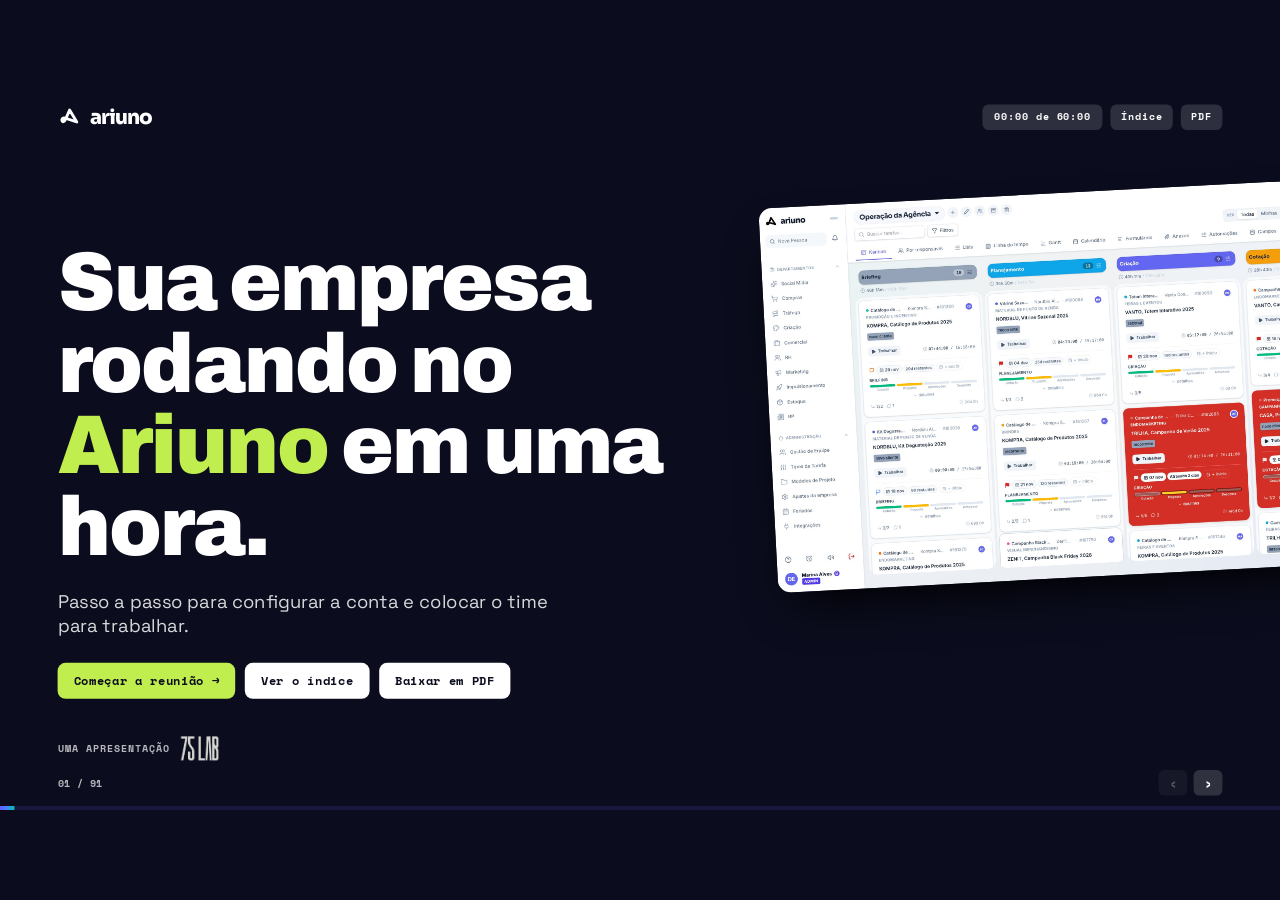
==== commit 3dd3bf42: "Manual avancado: capitulos 7 a 14, 24 videos curtos, GIFs e pagina de videos - Capitulos novos: empr" ====
--- a/index.html
+++ b/index.html
@@ -6,7 +6,7 @@
 <title>Ariuno · Tutorial para novas empresas</title>
 <meta name="description" content="Passo a passo para configurar o Ariuno e colocar o time para trabalhar, em uma reunião de até uma hora.">
 <meta name="robots" content="noindex">
-<meta name="versao" id="versaoDeck" content="20261113180943">
+<meta name="versao" id="versaoDeck" content="20261113193223">
 <script>
 (function(){var v=document.getElementById('versaoDeck').content;
 fetch('versao.txt?t='+Date.now(),{cache:'no-store'}).then(function(r){return r.ok?r.text():''}).then(function(n){n=(n||'').trim();
@@ -15,7 +15,7 @@
 <link rel="icon" href="assets/favicon.svg">
 <link rel="preconnect" href="https://fonts.googleapis.com"><link rel="preconnect" href="https://fonts.gstatic.com" crossorigin>
 <link href="https://fonts.googleapis.com/css2?family=Archivo:wdth,wght@62..125,400..900&family=Sora:wght@700;800&family=Space+Grotesk:wght@400;500;600;700&family=Space+Mono:wght@400;700&display=swap" rel="stylesheet">
-<link rel="stylesheet" href="assets/deck.css?v=20261113180943">
+<link rel="stylesheet" href="assets/deck.css?v=20261113193223">
 </head>
 <body>
 <div id="wrap"><div id="stage">
@@ -29,7 +29,7 @@
 <div class="linha60"><div class="par" style="flex:11 1 0"><u>5<small>min</small></u><div><b>Entender</b><p>Como o Ariuno se organiza</p></div></div><div class="par" style="flex:21 1 0"><u>15<small>min</small></u><div><b>Configurar</b><p>Sete passos do admin</p></div></div><div class="par" style="flex:26 1 0"><u>20<small>min</small></u><div><b>Dia a dia</b><p>A rotina de quem usa</p></div></div><div class="par" style="flex:12 1 0"><u>6<small>min</small></u><div><b>Áreas</b><p>Cada departamento</p></div></div><div class="par" style="flex:12 1 0"><u>6<small>min</small></u><div><b>Gestão</b><p>Relatórios e regras</p></div></div><div class="par" style="flex:11 1 0"><u>5<small>min</small></u><div><b>1ª semana</b><p>Plano e teste</p></div></div><div class="par" style="flex:9 1 0"><u>3<small>min</small></u><div><b>Perguntas</b><p>Com a sua realidade</p></div></div></div>
 <div class="quem"><div><b>Quem administra</b>Fica do começo ao fim e sai com a conta configurada.</div><div><b>O time</b>Pode entrar a partir do Dia a dia, aos 20 minutos.</div><div><b>Como acompanhar</b>Cada tela mostra o passo destacado no próprio Ariuno.</div></div></section>
 <section class="tela s-indice" data-cap="Índice" data-titulo="Índice" data-tema="claro"><div style="display:flex;justify-content:space-between;align-items:flex-end"><div><div class="eb">Índice</div><h2>Vá direto <em>ao que você precisa</em>.</h2></div><span class="cta so-tela"><svg viewBox="0 0 24 24" fill="none" stroke="currentColor" stroke-width="2.2" stroke-linecap="round" stroke-linejoin="round"><path d="M9 11V5a2 2 0 1 1 4 0v6m0-1a2 2 0 1 1 4 0v2m0-1a2 2 0 1 1 4 0v4a7 7 0 0 1-7 7h-2a7 7 0 0 1-6-3l-3-5a2 2 0 0 1 3-2l2 2"/></svg>Clique para ir à tela</span></div>
-<div class="ind" id="indice"></div><p class="ind-dica">O índice também abre a qualquer momento no botão <b>Índice</b>, no topo, ou com a tecla M.</p></section>
+<div class="ind" id="indice" data-caps="1-6"></div><div class="ind-pe"><p class="ind-dica">O índice também abre a qualquer momento no botão <b>Índice</b>, no topo, ou com a tecla M.</p><button class="botao" data-ir-titulo="Manual avançado" data-cursor="Ir">Manual avançado, capítulos 7 a 14 →</button></div></section>
 <section class="tela s-cap" data-cap="1 · Entender" data-titulo="Entender" data-tema="iris"><div><div class="n">1</div><h2>Entender</h2><span class="dur">5 minutos</span></div><div><small>Ao final você sabe</small><ul><li><svg viewBox="0 0 24 24"><path d="M4 13l5 5L20 7" stroke-linecap="round" stroke-linejoin="round"/></svg>Como cliente, projeto e card se ligam</li><li><svg viewBox="0 0 24 24"><path d="M4 13l5 5L20 7" stroke-linecap="round" stroke-linejoin="round"/></svg>Quem pode fazer o quê</li></ul></div></section>
 <section class="tela s-cadeia" data-abas=".elo" data-cap="1 · Entender" data-titulo="Tudo gira em torno do card" data-tema="claro"><div class="cab" style="display:flex;justify-content:space-between;align-items:flex-end"><div><div class="eb">Parada 1</div><h2>Tudo no Ariuno gira em torno do <em>card</em>.</h2></div><span class="cta so-tela"><svg viewBox="0 0 24 24" fill="none" stroke="currentColor" stroke-width="2.2" stroke-linecap="round" stroke-linejoin="round"><path d="M9 11V5a2 2 0 1 1 4 0v6m0-1a2 2 0 1 1 4 0v2m0-1a2 2 0 1 1 4 0v4a7 7 0 0 1-7 7h-2a7 7 0 0 1-6-3l-3-5a2 2 0 0 1 3-2l2 2"/></svg>Clique em cada peça</span></div>
 <div class="cadeia"><button class="elo" data-o="Para quem o trabalho é feito." data-ex="Kompra Supermercados" data-t="Para quem o trabalho é feito.Kompra Supermercados" data-cursor=""><svg viewBox="0 0 24 24"><path d="M3 21V7l9-4 9 4v14M9 21v-6h6v6"/></svg>Cliente</button><span class="seta">→</span><button class="elo" data-o="O conjunto de trabalho de um cliente." data-ex="Catálogo de Produtos 2026" data-t="O conjunto de trabalho de um cliente.Catálogo de Produtos 2026" data-cursor=""><svg viewBox="0 0 24 24"><path d="M3 7h7l2 3h9v10H3z"/></svg>Projeto</button><span class="seta">→</span><button class="elo" data-o="O caminho que o trabalho percorre, em etapas." data-ex="Briefing, Criação, Aprovação, Entrega" data-t="O caminho que o trabalho percorre, em etapas.Briefing, Criação, Aprovação, Entrega" data-cursor=""><svg viewBox="0 0 24 24"><path d="M4 4h5v16H4zM10 4h5v10h-5zM16 4h4v13h-4z"/></svg>Quadro</button><span class="seta">→</span><button class="elo" data-o="Uma entrega: briefing, responsáveis, prazo e conversa." data-ex="Encarte de dezembro" data-t="Uma entrega: briefing, responsáveis, prazo e conversa.Encarte de dezembro" data-cursor=""><svg viewBox="0 0 24 24"><path d="M4 5h16v14H4zM8 10h8M8 14h5"/></svg>Card</button><span class="seta">→</span><button class="elo" data-o="O tempo gasto, registrado no próprio card." data-ex="6h30 em Criação" data-t="O tempo gasto, registrado no próprio card.6h30 em Criação" data-cursor=""><svg viewBox="0 0 24 24"><path d="M12 3a9 9 0 1 0 0 18 9 9 0 0 0 0-18zM12 7v5l3 2"/></svg>Horas</button><span class="seta">→</span><button class="elo" data-o="A soma de tudo, sem planilha paralela." data-ex="Horas por cliente no mês" data-t="A soma de tudo, sem planilha paralela.Horas por cliente no mês" data-cursor=""><svg viewBox="0 0 24 24"><path d="M4 20V10M10 20V4M16 20v-7M21 20H3"/></svg>Relatório</button></div>
@@ -44,26 +44,26 @@
 <section class="tela s-cap" data-cap="2 · Configurar" data-titulo="Configurar" data-tema="iris"><div><div class="n">2</div><h2>Configurar</h2><span class="dur">15 minutos</span></div><div><small>Só para quem administra</small><ul><li><svg viewBox="0 0 24 24"><path d="M4 13l5 5L20 7" stroke-linecap="round" stroke-linejoin="round"/></svg>Regras da empresa</li><li><svg viewBox="0 0 24 24"><path d="M4 13l5 5L20 7" stroke-linecap="round" stroke-linejoin="round"/></svg>Time e permissões</li><li><svg viewBox="0 0 24 24"><path d="M4 13l5 5L20 7" stroke-linecap="round" stroke-linejoin="round"/></svg>Clientes, quadros e modelos</li></ul></div></section>
 <section class="tela" data-cap="2 · Configurar" data-titulo="Os 7 passos" data-tema="claro"><div class="eb">Parada 2</div><h2>A empresa fica pronta em <em>sete passos</em>, nesta ordem.</h2>
 <div class="sete"><div class="pt"><div class="bola">1</div><h3>Ajustes</h3><p>Regras e marca</p><u>2 min</u></div><div class="pt"><div class="bola">2</div><h3>Time</h3><p>Convidar pessoas</p><u>3 min</u></div><div class="pt"><div class="bola">3</div><h3>Permissões</h3><p>Quem vê o quê</p><u>3 min</u></div><div class="pt"><div class="bola">4</div><h3>Clientes</h3><p>E os projetos</p><u>2 min</u></div><div class="pt"><div class="bola">5</div><h3>Quadro</h3><p>Etapas do fluxo</p><u>2 min</u></div><div class="pt"><div class="bola">6</div><h3>Modelos</h3><p>O que se repete</p><u>2 min</u></div><div class="pt"><div class="bola">7</div><h3>Fechar</h3><p>Feriados e contas</p><u>1 min</u></div></div><div class="total">Faça na ordem: cada passo usa o que o anterior deixou pronto.</div></section>
-<section class="tela tour l-dir" data-tour="ajustes"  data-cap="2 · Configurar" data-titulo="Passo 1 · Ajustes da empresa" data-tema="claro"><div class="cab"><div><div class="eb"><b>Passo 1</b> 2 min</div><h2>Comece pelas <em>regras da casa</em>.</h2></div><span class="cta so-tela"><svg viewBox="0 0 24 24" fill="none" stroke="currentColor" stroke-width="2.2" stroke-linecap="round" stroke-linejoin="round"><path d="M9 11V5a2 2 0 1 1 4 0v6m0-1a2 2 0 1 1 4 0v2m0-1a2 2 0 1 1 4 0v4a7 7 0 0 1-7 7h-2a7 7 0 0 1-6-3l-3-5a2 2 0 0 1 3-2l2 2"/></svg>Clique em cada passo</span></div><div class="corpo"><div class="quadro" data-cursor="Ampliar"><div class="vista"><img alt="Tela do Ariuno"></div><div class="luz"></div><span class="ampliar so-tela">Ampliar</span></div><ol class="passos"><li><button class="passo" data-p data-dd="No menu, em Administração, clique em Ajustes da empresa." data-cursor=""><i>1</i><div><b data-t>Abra os Ajustes</b><span data-d>No menu, em Administração, clique em Ajustes da empresa.</span></div></button></li><li><button class="passo" data-p data-dd="As regras ficam separadas: usuários, tarefas, comentários, tempo, mural." data-cursor=""><i>2</i><div><b data-t>Escolha o assunto</b><span data-d>As regras ficam separadas: usuários, tarefas, comentários, tempo, mural.</span></div></button></li><li><button class="passo" data-p data-dd="Cada regra é uma chave. Mudou de ideia, é só desligar." data-cursor=""><i>3</i><div><b data-t>Ligue o que vale</b><span data-d>Cada regra é uma chave. Mudou de ideia, é só desligar.</span></div></button></li><li><button class="passo" data-p data-dd="Em Aparência e Marca entram logo, cores e fontes." data-cursor=""><i>4</i><div><b data-t>Coloque a sua marca</b><span data-d>Em Aparência e Marca entram logo, cores e fontes.</span></div></button></li><li><button class="passo" data-p data-dd="Salvar e Aplicar vale para toda a empresa." data-cursor=""><i>5</i><div><b data-t>Salve</b><span data-d>Salvar e Aplicar vale para toda a empresa.</span></div></button></li></ol></div></section>
-<section class="tela tour l-esq" data-tour="time"  data-cap="2 · Configurar" data-titulo="Passo 2 · Convidar o time" data-tema="claro"><div class="cab"><div><div class="eb"><b>Passo 2</b> 3 min</div><h2>Traga o time: <em>o link já entra liberado</em>.</h2></div><span class="cta so-tela"><svg viewBox="0 0 24 24" fill="none" stroke="currentColor" stroke-width="2.2" stroke-linecap="round" stroke-linejoin="round"><path d="M9 11V5a2 2 0 1 1 4 0v6m0-1a2 2 0 1 1 4 0v2m0-1a2 2 0 1 1 4 0v4a7 7 0 0 1-7 7h-2a7 7 0 0 1-6-3l-3-5a2 2 0 0 1 3-2l2 2"/></svg>Clique em cada passo</span></div><div class="corpo"><div class="quadro" data-cursor="Ampliar"><div class="vista"><img alt="Tela do Ariuno"></div><div class="luz"></div><span class="ampliar so-tela">Ampliar</span></div><ol class="passos"><li><button class="passo" data-p data-dd="Também em Administração." data-cursor=""><i>1</i><div><b data-t>Abra Gestão de Equipe</b><span data-d>Também em Administração.</span></div></button></li><li><button class="passo" data-p data-dd="A 75 LAB abre o assento. Vaga livre, o admin preenche." data-cursor=""><i>2</i><div><b data-t>Convide a pessoa</b><span data-d>A 75 LAB abre o assento. Vaga livre, o admin preenche.</span></div></button></li><li><button class="passo" data-p data-dd="E-mail, nome e empresa. O link vale 14 dias." data-cursor=""><i>3</i><div><b data-t>Informe o e-mail</b><span data-d>E-mail, nome e empresa. O link vale 14 dias.</span></div></button></li><li><button class="passo" data-p data-dd="Escolha um colega e a pessoa já entra com as mesmas permissões." data-cursor=""><i>4</i><div><b data-t>Copie a configuração</b><span data-d>Escolha um colega e a pessoa já entra com as mesmas permissões.</span></div></button></li><li><button class="passo" data-p data-dd="Quem cria a senha pelo link entra liberado, sem esperar aprovação." data-cursor=""><i>5</i><div><b data-t>Pronto</b><span data-d>Quem cria a senha pelo link entra liberado, sem esperar aprovação.</span></div></button></li></ol></div></section>
-<section class="tela tour l-trilho" data-tour="permissoes"  data-cap="2 · Configurar" data-titulo="Passo 3 · Permissões" data-tema="claro"><div class="lat"><div class="eb"><b>Passo 3</b> 3 min</div><h2>Cada pessoa vê <em>só o que precisa</em>.</h2><span class="cta so-tela"><svg viewBox="0 0 24 24" fill="none" stroke="currentColor" stroke-width="2.2" stroke-linecap="round" stroke-linejoin="round"><path d="M9 11V5a2 2 0 1 1 4 0v6m0-1a2 2 0 1 1 4 0v2m0-1a2 2 0 1 1 4 0v4a7 7 0 0 1-7 7h-2a7 7 0 0 1-6-3l-3-5a2 2 0 0 1 3-2l2 2"/></svg>Clique nos números</span><div class="atual"><i>1</i><b></b><span></span></div></div><div class="dir"><div class="quadro" data-cursor="Ampliar"><div class="vista"><img alt="Tela do Ariuno"></div><div class="luz"></div><span class="ampliar so-tela">Ampliar</span></div><div class="bolas"><button data-p data-dd="Na edição do usuário, puxe a configuração de alguém da mesma empresa." data-cursor=""><u style="text-decoration:none">1</u><b data-t hidden>Copie de um colega</b><em data-d hidden>Na edição do usuário, puxe a configuração de alguém da mesma empresa.</em></button><button data-p data-dd="Gestor, edição de custos e acesso a relatórios." data-cursor=""><u style="text-decoration:none">2</u><b data-t hidden>Ajuste as chaves</b><em data-d hidden>Gestor, edição de custos e acesso a relatórios.</em></button><button data-p data-dd="Departamento principal e os módulos que a pessoa usa." data-cursor=""><u style="text-decoration:none">3</u><b data-t hidden>Libere as áreas</b><em data-d hidden>Departamento principal e os módulos que a pessoa usa.</em></button><button data-p data-dd="Opcional: o que ela enxerga em cada quadro. Vazio mostra tudo." data-cursor=""><u style="text-decoration:none">4</u><b data-t hidden>Limite as colunas</b><em data-d hidden>Opcional: o que ela enxerga em cada quadro. Vazio mostra tudo.</em></button></div></div></section>
-<section class="tela s-perm" data-cap="2 · Configurar" data-titulo="Simulador de permissões" data-tema="claro"><div style="display:flex;justify-content:space-between;align-items:flex-end"><div><div class="eb"><b>Experimente</b> Passo 3</div><h2>Mude o acesso e veja o <em>menu da pessoa</em> mudar.</h2></div><span class="cta so-tela"><svg viewBox="0 0 24 24" fill="none" stroke="currentColor" stroke-width="2.2" stroke-linecap="round" stroke-linejoin="round"><path d="M9 11V5a2 2 0 1 1 4 0v6m0-1a2 2 0 1 1 4 0v2m0-1a2 2 0 1 1 4 0v4a7 7 0 0 1-7 7h-2a7 7 0 0 1-6-3l-3-5a2 2 0 0 1 3-2l2 2"/></svg>Clique nas opções</span></div>
+<section class="tela tour l-dir" data-tour="ajustes"  data-cap="2 · Configurar" data-titulo="Passo 1 · Ajustes da empresa" data-tema="claro" data-video="m01-ajustes"><div class="cab"><div><div class="eb"><b>Passo 1</b> 2 min</div><h2>Comece pelas <em>regras da casa</em>.</h2></div><span class="cta so-tela"><svg viewBox="0 0 24 24" fill="none" stroke="currentColor" stroke-width="2.2" stroke-linecap="round" stroke-linejoin="round"><path d="M9 11V5a2 2 0 1 1 4 0v6m0-1a2 2 0 1 1 4 0v2m0-1a2 2 0 1 1 4 0v4a7 7 0 0 1-7 7h-2a7 7 0 0 1-6-3l-3-5a2 2 0 0 1 3-2l2 2"/></svg>Clique em cada passo</span></div><div class="corpo"><div class="quadro" data-cursor="Ampliar"><div class="vista"><img alt="Tela do Ariuno"></div><div class="luz"></div><span class="ampliar so-tela">Ampliar</span></div><ol class="passos"><li><button class="passo" data-p data-dd="No menu, em Administração, clique em Ajustes da empresa." data-cursor=""><i>1</i><div><b data-t>Abra os Ajustes</b><span data-d>No menu, em Administração, clique em Ajustes da empresa.</span></div></button></li><li><button class="passo" data-p data-dd="As regras ficam separadas: usuários, tarefas, comentários, tempo, mural." data-cursor=""><i>2</i><div><b data-t>Escolha o assunto</b><span data-d>As regras ficam separadas: usuários, tarefas, comentários, tempo, mural.</span></div></button></li><li><button class="passo" data-p data-dd="Cada regra é uma chave. Mudou de ideia, é só desligar." data-cursor=""><i>3</i><div><b data-t>Ligue o que vale</b><span data-d>Cada regra é uma chave. Mudou de ideia, é só desligar.</span></div></button></li><li><button class="passo" data-p data-dd="Em Aparência e Marca entram logo, cores e fontes." data-cursor=""><i>4</i><div><b data-t>Coloque a sua marca</b><span data-d>Em Aparência e Marca entram logo, cores e fontes.</span></div></button></li><li><button class="passo" data-p data-dd="Salvar e Aplicar vale para toda a empresa." data-cursor=""><i>5</i><div><b data-t>Salve</b><span data-d>Salvar e Aplicar vale para toda a empresa.</span></div></button></li></ol></div></section>
+<section class="tela tour l-esq" data-tour="time"  data-cap="2 · Configurar" data-titulo="Passo 2 · Convidar o time" data-tema="claro" data-video="m02-convidar"><div class="cab"><div><div class="eb"><b>Passo 2</b> 3 min</div><h2>Traga o time: <em>o link já entra liberado</em>.</h2></div><span class="cta so-tela"><svg viewBox="0 0 24 24" fill="none" stroke="currentColor" stroke-width="2.2" stroke-linecap="round" stroke-linejoin="round"><path d="M9 11V5a2 2 0 1 1 4 0v6m0-1a2 2 0 1 1 4 0v2m0-1a2 2 0 1 1 4 0v4a7 7 0 0 1-7 7h-2a7 7 0 0 1-6-3l-3-5a2 2 0 0 1 3-2l2 2"/></svg>Clique em cada passo</span></div><div class="corpo"><div class="quadro" data-cursor="Ampliar"><div class="vista"><img alt="Tela do Ariuno"></div><div class="luz"></div><span class="ampliar so-tela">Ampliar</span></div><ol class="passos"><li><button class="passo" data-p data-dd="Em Administração. Assentos contratados e vagas livres ficam no topo." data-cursor=""><i>1</i><div><b data-t>Abra Gestão de Equipe</b><span data-d>Em Administração. Assentos contratados e vagas livres ficam no topo.</span></div></button></li><li><button class="passo" data-p data-dd="Mande a lista de e-mails: a 75 LAB abre os assentos e envia os convites." data-cursor=""><i>2</i><div><b data-t>Assento novo é com a 75 LAB</b><span data-d>Mande a lista de e-mails: a 75 LAB abre os assentos e envia os convites.</span></div></button></li><li><button class="passo" data-p data-dd="O link pessoal chega por e-mail e vale 14 dias." data-cursor=""><i>3</i><div><b data-t>O convite leva e-mail e nome</b><span data-d>O link pessoal chega por e-mail e vale 14 dias.</span></div></button></li><li><button class="passo" data-p data-dd="O convite pode copiar as permissões de um colega da mesma área." data-cursor=""><i>4</i><div><b data-t>Já com a configuração certa</b><span data-d>O convite pode copiar as permissões de um colega da mesma área.</span></div></button></li><li><button class="passo" data-p data-dd="Quem cria a senha pelo link entra direto. Vaga livre sem convite: o admin aprova em Pendentes." data-cursor=""><i>5</i><div><b data-t>A pessoa entra liberada</b><span data-d>Quem cria a senha pelo link entra direto. Vaga livre sem convite: o admin aprova em Pendentes.</span></div></button></li></ol></div></section>
+<section class="tela tour l-trilho" data-tour="permissoes"  data-cap="2 · Configurar" data-titulo="Passo 3 · Permissões" data-tema="claro" data-video="m03-permissoes"><div class="lat"><div class="eb"><b>Passo 3</b> 3 min</div><h2>Cada pessoa vê <em>só o que precisa</em>.</h2><span class="cta so-tela"><svg viewBox="0 0 24 24" fill="none" stroke="currentColor" stroke-width="2.2" stroke-linecap="round" stroke-linejoin="round"><path d="M9 11V5a2 2 0 1 1 4 0v6m0-1a2 2 0 1 1 4 0v2m0-1a2 2 0 1 1 4 0v4a7 7 0 0 1-7 7h-2a7 7 0 0 1-6-3l-3-5a2 2 0 0 1 3-2l2 2"/></svg>Clique nos números</span><div class="atual"><i>1</i><b></b><span></span></div></div><div class="dir"><div class="quadro" data-cursor="Ampliar"><div class="vista"><img alt="Tela do Ariuno"></div><div class="luz"></div><span class="ampliar so-tela">Ampliar</span></div><div class="bolas"><button data-p data-dd="Na edição do usuário, puxe a configuração de alguém da mesma empresa." data-cursor=""><u style="text-decoration:none">1</u><b data-t hidden>Copie de um colega</b><em data-d hidden>Na edição do usuário, puxe a configuração de alguém da mesma empresa.</em></button><button data-p data-dd="Gestor, edição de custos e acesso a relatórios." data-cursor=""><u style="text-decoration:none">2</u><b data-t hidden>Ajuste as chaves</b><em data-d hidden>Gestor, edição de custos e acesso a relatórios.</em></button><button data-p data-dd="Departamento principal e os módulos que a pessoa usa." data-cursor=""><u style="text-decoration:none">3</u><b data-t hidden>Libere as áreas</b><em data-d hidden>Departamento principal e os módulos que a pessoa usa.</em></button><button data-p data-dd="Opcional: o que ela enxerga em cada quadro. Vazio mostra tudo." data-cursor=""><u style="text-decoration:none">4</u><b data-t hidden>Limite as colunas</b><em data-d hidden>Opcional: o que ela enxerga em cada quadro. Vazio mostra tudo.</em></button></div></div></section>
+<section class="tela s-perm" data-cap="2 · Configurar" data-titulo="Simulador de permissões" data-tema="claro" data-video="m03-permissoes"><div style="display:flex;justify-content:space-between;align-items:flex-end"><div><div class="eb"><b>Experimente</b> Passo 3</div><h2>Mude o acesso e veja o <em>menu da pessoa</em> mudar.</h2></div><span class="cta so-tela"><svg viewBox="0 0 24 24" fill="none" stroke="currentColor" stroke-width="2.2" stroke-linecap="round" stroke-linejoin="round"><path d="M9 11V5a2 2 0 1 1 4 0v6m0-1a2 2 0 1 1 4 0v2m0-1a2 2 0 1 1 4 0v4a7 7 0 0 1-7 7h-2a7 7 0 0 1-6-3l-3-5a2 2 0 0 1 3-2l2 2"/></svg>Clique nas opções</span></div>
 <div class="sim-p"><div><div class="areas"></div><div class="aviso" style="margin-top:12px"><i>Resultado</i><span id="permRes"></span></div></div><div class="menu-m"></div></div></section>
-<section class="tela tour l-foco" data-tour="clientes" data-max="2" data-cap="2 · Configurar" data-titulo="Passo 4 · Clientes e projetos" data-tema="claro"><div class="quadro" data-cursor="Ampliar"><div class="vista"><img alt="Tela do Ariuno"></div><div class="luz"></div><span class="ampliar so-tela">Ampliar</span></div><div class="cartao"><div class="eb"><b>Passo 4</b> 2 min</div><h2>Cliente primeiro, <em>projeto depois</em>.</h2><div class="num"></div><b class="tit"></b><span class="des"></span><nav><button data-p data-tt="Novo cliente" data-dd="Em Clientes, no canto superior direito." data-cursor="">1</button><button data-p data-tt="Preencha o básico" data-dd="O nome basta para começar. O resto entra depois." data-cursor="">2</button><button data-p data-tt="Novo Projeto" data-dd="Em Projetos. Cada projeto pertence a um cliente." data-cursor="">3</button><button data-p data-tt="Ligue tudo" data-dd="Escolha cliente, modelo, responsável e prazos." data-cursor="">4</button></nav><span class="cta so-tela"><svg viewBox="0 0 24 24" fill="none" stroke="currentColor" stroke-width="2.2" stroke-linecap="round" stroke-linejoin="round"><path d="M9 11V5a2 2 0 1 1 4 0v6m0-1a2 2 0 1 1 4 0v2m0-1a2 2 0 1 1 4 0v4a7 7 0 0 1-7 7h-2a7 7 0 0 1-6-3l-3-5a2 2 0 0 1 3-2l2 2"/></svg>Clique nos números</span></div></section>
-<section class="tela tour l-esq" data-tour="quadro"  data-cap="2 · Configurar" data-titulo="Passo 5 · Quadro e etapas" data-tema="claro"><div class="cab"><div><div class="eb"><b>Passo 5</b> 2 min</div><h2>O quadro é <em>o caminho</em> do seu trabalho.</h2></div><span class="cta so-tela"><svg viewBox="0 0 24 24" fill="none" stroke="currentColor" stroke-width="2.2" stroke-linecap="round" stroke-linejoin="round"><path d="M9 11V5a2 2 0 1 1 4 0v6m0-1a2 2 0 1 1 4 0v2m0-1a2 2 0 1 1 4 0v4a7 7 0 0 1-7 7h-2a7 7 0 0 1-6-3l-3-5a2 2 0 0 1 3-2l2 2"/></svg>Clique em cada passo</span></div><div class="corpo"><div class="quadro" data-cursor="Ampliar"><div class="vista"><img alt="Tela do Ariuno"></div><div class="luz"></div><span class="ampliar so-tela">Ampliar</span></div><ol class="passos"><li><button class="passo" data-p data-dd="Use o + ao lado do nome. Um por fluxo, não um por cliente." data-cursor=""><i>1</i><div><b data-t>Crie o quadro</b><span data-d>Use o + ao lado do nome. Um por fluxo, não um por cliente.</span></div></button></li><li><button class="passo" data-p data-dd="Exemplos: Campanhas, Comercial, Interno." data-cursor=""><i>2</i><div><b data-t>Dê um nome</b><span data-d>Exemplos: Campanhas, Comercial, Interno.</span></div></button></li><li><button class="passo" data-p data-dd="Clique no nome para trocar. Arraste a coluna para mudar a ordem." data-cursor=""><i>3</i><div><b data-t>Edite as etapas</b><span data-d>Clique no nome para trocar. Arraste a coluna para mudar a ordem.</span></div></button></li><li><button class="passo" data-p data-dd="No ícone da coluna: cor, ordenação e quais são Concluído e Perdidos." data-cursor=""><i>4</i><div><b data-t>Configure a etapa</b><span data-d>No ícone da coluna: cor, ordenação e quais são Concluído e Perdidos.</span></div></button></li></ol></div></section>
+<section class="tela tour l-foco" data-tour="clientes" data-max="2" data-cap="2 · Configurar" data-titulo="Passo 4 · Clientes e projetos" data-tema="claro" data-video="m04-clientes"><div class="quadro" data-cursor="Ampliar"><div class="vista"><img alt="Tela do Ariuno"></div><div class="luz"></div><span class="ampliar so-tela">Ampliar</span></div><div class="cartao"><div class="eb"><b>Passo 4</b> 2 min</div><h2>Cliente primeiro, <em>projeto depois</em>.</h2><div class="num"></div><b class="tit"></b><span class="des"></span><nav><button data-p data-tt="Novo cliente" data-dd="Em Clientes, no canto superior direito." data-cursor="">1</button><button data-p data-tt="Preencha o básico" data-dd="O nome basta para começar. O resto entra depois." data-cursor="">2</button><button data-p data-tt="Novo Projeto" data-dd="Em Projetos. Cada projeto pertence a um cliente." data-cursor="">3</button><button data-p data-tt="Ligue tudo" data-dd="Escolha cliente, modelo, responsável e prazos." data-cursor="">4</button></nav><span class="cta so-tela"><svg viewBox="0 0 24 24" fill="none" stroke="currentColor" stroke-width="2.2" stroke-linecap="round" stroke-linejoin="round"><path d="M9 11V5a2 2 0 1 1 4 0v6m0-1a2 2 0 1 1 4 0v2m0-1a2 2 0 1 1 4 0v4a7 7 0 0 1-7 7h-2a7 7 0 0 1-6-3l-3-5a2 2 0 0 1 3-2l2 2"/></svg>Clique nos números</span></div></section>
+<section class="tela tour l-esq" data-tour="quadro"  data-cap="2 · Configurar" data-titulo="Passo 5 · Quadro e etapas" data-tema="claro" data-video="m05-quadro"><div class="cab"><div><div class="eb"><b>Passo 5</b> 2 min</div><h2>O quadro é <em>o caminho</em> do seu trabalho.</h2></div><span class="cta so-tela"><svg viewBox="0 0 24 24" fill="none" stroke="currentColor" stroke-width="2.2" stroke-linecap="round" stroke-linejoin="round"><path d="M9 11V5a2 2 0 1 1 4 0v6m0-1a2 2 0 1 1 4 0v2m0-1a2 2 0 1 1 4 0v4a7 7 0 0 1-7 7h-2a7 7 0 0 1-6-3l-3-5a2 2 0 0 1 3-2l2 2"/></svg>Clique em cada passo</span></div><div class="corpo"><div class="quadro" data-cursor="Ampliar"><div class="vista"><img alt="Tela do Ariuno"></div><div class="luz"></div><span class="ampliar so-tela">Ampliar</span></div><ol class="passos"><li><button class="passo" data-p data-dd="Use o + ao lado do nome. Um por fluxo, não um por cliente." data-cursor=""><i>1</i><div><b data-t>Crie o quadro</b><span data-d>Use o + ao lado do nome. Um por fluxo, não um por cliente.</span></div></button></li><li><button class="passo" data-p data-dd="Exemplos: Campanhas, Comercial, Interno." data-cursor=""><i>2</i><div><b data-t>Dê um nome</b><span data-d>Exemplos: Campanhas, Comercial, Interno.</span></div></button></li><li><button class="passo" data-p data-dd="Clique no nome para trocar. Arraste a coluna para mudar a ordem." data-cursor=""><i>3</i><div><b data-t>Edite as etapas</b><span data-d>Clique no nome para trocar. Arraste a coluna para mudar a ordem.</span></div></button></li><li><button class="passo" data-p data-dd="No ícone da coluna: cor, ordenação e quais são Concluído e Perdidos." data-cursor=""><i>4</i><div><b data-t>Configure a etapa</b><span data-d>No ícone da coluna: cor, ordenação e quais são Concluído e Perdidos.</span></div></button></li></ol></div></section>
 <section class="tela s-etapas" data-abas=".segs button" data-cap="2 · Configurar" data-titulo="Sugestão de etapas" data-tema="claro"><div style="display:flex;justify-content:space-between;align-items:flex-end"><div><div class="eb"><b>Experimente</b> Passo 5</div><h2>Não sabe quais etapas usar? <em>Comece por uma destas.</em></h2></div><span class="cta so-tela"><svg viewBox="0 0 24 24" fill="none" stroke="currentColor" stroke-width="2.2" stroke-linecap="round" stroke-linejoin="round"><path d="M9 11V5a2 2 0 1 1 4 0v6m0-1a2 2 0 1 1 4 0v2m0-1a2 2 0 1 1 4 0v4a7 7 0 0 1-7 7h-2a7 7 0 0 1-6-3l-3-5a2 2 0 0 1 3-2l2 2"/></svg>Clique no seu tipo de empresa</span></div>
 <div class="segs"><button data-s="ag" data-cursor="">Agência e criação</button><button data-s="ind" data-cursor="">Indústria e times internos</button><button data-s="serv" data-cursor="">Serviços e consultoria</button></div>
 <div class="col-m"></div>
 <div class="dicas"><p><b>Poucas etapas.</b> De 4 a 7 resolvem quase tudo.</p><p><b>Uma pergunta por etapa.</b> Com quem está o card agora?</p><p><b>Sempre com fim.</b> Marque qual coluna é Concluído.</p></div></section>
-<section class="tela tour l-dir" data-tour="modelos" data-max="1.9" data-cap="2 · Configurar" data-titulo="Passo 6 · Tipos e modelos" data-tema="claro"><div class="cab"><div><div class="eb"><b>Passo 6</b> 2 min</div><h2>O que se repete <em>vira modelo</em>.</h2></div><span class="cta so-tela"><svg viewBox="0 0 24 24" fill="none" stroke="currentColor" stroke-width="2.2" stroke-linecap="round" stroke-linejoin="round"><path d="M9 11V5a2 2 0 1 1 4 0v6m0-1a2 2 0 1 1 4 0v2m0-1a2 2 0 1 1 4 0v4a7 7 0 0 1-7 7h-2a7 7 0 0 1-6-3l-3-5a2 2 0 0 1 3-2l2 2"/></svg>Clique em cada passo</span></div><div class="corpo"><div class="quadro" data-cursor="Ampliar"><div class="vista"><img alt="Tela do Ariuno"></div><div class="luz"></div><span class="ampliar so-tela">Ampliar</span></div><ol class="passos"><li><button class="passo" data-p data-dd="Cadastre o que a empresa entrega, com a cor de cada um." data-cursor=""><i>1</i><div><b data-t>Tipos de tarefa</b><span data-d>Cadastre o que a empresa entrega, com a cor de cada um.</span></div></button></li><li><button class="passo" data-p data-dd="Em Modelos de Projeto, desça até Modelos de tarefa." data-cursor=""><i>2</i><div><b data-t>Novo modelo</b><span data-d>Em Modelos de Projeto, desça até Modelos de tarefa.</span></div></button></li><li><button class="passo" data-p data-dd="Nome, grupo, título, quadro, etapa e briefing." data-cursor=""><i>3</i><div><b data-t>Monte o roteiro</b><span data-d>Nome, grupo, título, quadro, etapa e briefing.</span></div></button></li><li><button class="passo" data-p data-dd="Cada passo com a sua etapa e o seu prazo." data-cursor=""><i>4</i><div><b data-t>Liste as subtarefas</b><span data-d>Cada passo com a sua etapa e o seu prazo.</span></div></button></li><li><button class="passo" data-p data-dd="Clique no modelo para editar quando precisar." data-cursor=""><i>5</i><div><b data-t>Pronto para usar</b><span data-d>Clique no modelo para editar quando precisar.</span></div></button></li></ol></div></section>
+<section class="tela tour l-dir" data-tour="modelos" data-max="1.9" data-cap="2 · Configurar" data-titulo="Passo 6 · Tipos e modelos" data-tema="claro" data-video="m06-modelos"><div class="cab"><div><div class="eb"><b>Passo 6</b> 2 min</div><h2>O que se repete <em>vira modelo</em>.</h2></div><span class="cta so-tela"><svg viewBox="0 0 24 24" fill="none" stroke="currentColor" stroke-width="2.2" stroke-linecap="round" stroke-linejoin="round"><path d="M9 11V5a2 2 0 1 1 4 0v6m0-1a2 2 0 1 1 4 0v2m0-1a2 2 0 1 1 4 0v4a7 7 0 0 1-7 7h-2a7 7 0 0 1-6-3l-3-5a2 2 0 0 1 3-2l2 2"/></svg>Clique em cada passo</span></div><div class="corpo"><div class="quadro" data-cursor="Ampliar"><div class="vista"><img alt="Tela do Ariuno"></div><div class="luz"></div><span class="ampliar so-tela">Ampliar</span></div><ol class="passos"><li><button class="passo" data-p data-dd="Cadastre o que a empresa entrega, com a cor de cada um." data-cursor=""><i>1</i><div><b data-t>Tipos de tarefa</b><span data-d>Cadastre o que a empresa entrega, com a cor de cada um.</span></div></button></li><li><button class="passo" data-p data-dd="Em Modelos de Projeto, desça até Modelos de tarefa." data-cursor=""><i>2</i><div><b data-t>Novo modelo</b><span data-d>Em Modelos de Projeto, desça até Modelos de tarefa.</span></div></button></li><li><button class="passo" data-p data-dd="Nome, grupo, título, quadro, etapa e briefing." data-cursor=""><i>3</i><div><b data-t>Monte o roteiro</b><span data-d>Nome, grupo, título, quadro, etapa e briefing.</span></div></button></li><li><button class="passo" data-p data-dd="Cada passo com a sua etapa e o seu prazo." data-cursor=""><i>4</i><div><b data-t>Liste as subtarefas</b><span data-d>Cada passo com a sua etapa e o seu prazo.</span></div></button></li><li><button class="passo" data-p data-dd="Clique no modelo para editar quando precisar." data-cursor=""><i>5</i><div><b data-t>Pronto para usar</b><span data-d>Clique no modelo para editar quando precisar.</span></div></button></li></ol></div></section>
 <section class="tela tour l-foco" data-tour="fecho" data-max="1.8" data-cap="2 · Configurar" data-titulo="Passo 7 · Feriados e integrações" data-tema="claro"><div class="quadro" data-cursor="Ampliar"><div class="vista"><img alt="Tela do Ariuno"></div><div class="luz"></div><span class="ampliar so-tela">Ampliar</span></div><div class="cartao"><div class="eb"><b>Passo 7</b> 1 min</div><h2>Feche com <em>calendário e contas</em>.</h2><div class="num"></div><b class="tit"></b><span class="des"></span><nav><button data-p data-tt="Cadastre os feriados" data-dd="Assim eles não contam como dias úteis nos prazos." data-cursor="">1</button><button data-p data-tt="Conecte as contas" data-dd="Google Analytics, Meta e YouTube: o admin conecta e os números entram sozinhos." data-cursor="">2</button></nav><span class="cta so-tela"><svg viewBox="0 0 24 24" fill="none" stroke="currentColor" stroke-width="2.2" stroke-linecap="round" stroke-linejoin="round"><path d="M9 11V5a2 2 0 1 1 4 0v6m0-1a2 2 0 1 1 4 0v2m0-1a2 2 0 1 1 4 0v4a7 7 0 0 1-7 7h-2a7 7 0 0 1-6-3l-3-5a2 2 0 0 1 3-2l2 2"/></svg>Clique nos números</span></div></section>
 <section class="tela s-chk" data-cap="2 · Configurar" data-titulo="Checagem da configuração" data-tema="claro"><div style="display:flex;justify-content:space-between;align-items:flex-end"><div><div class="eb"><b>Confira</b> Antes de chamar o time</div><h2>Marque o que já está <em>feito na sua conta</em>.</h2></div><span class="cta so-tela"><svg viewBox="0 0 24 24" fill="none" stroke="currentColor" stroke-width="2.2" stroke-linecap="round" stroke-linejoin="round"><path d="M9 11V5a2 2 0 1 1 4 0v6m0-1a2 2 0 1 1 4 0v2m0-1a2 2 0 1 1 4 0v4a7 7 0 0 1-7 7h-2a7 7 0 0 1-6-3l-3-5a2 2 0 0 1 3-2l2 2"/></svg>Clique em cada item</span></div>
 <div class="chk"><button data-cursor=""><i></i>Regras e marca salvas em Ajustes</button><button data-cursor=""><i></i>Pessoas convidadas</button><button data-cursor=""><i></i>Permissões conferidas</button><button data-cursor=""><i></i>Clientes e projetos criados</button><button data-cursor=""><i></i>Quadro com etapas e coluna de Concluído</button><button data-cursor=""><i></i>Tipos e primeiros modelos prontos</button><button data-cursor=""><i></i>Feriados e contas conectadas</button><button data-cursor=""><i></i>Um card de teste feito de ponta a ponta</button></div><div class="barra"><i></i><span></span></div></section>
 <section class="tela s-cap" data-cap="3 · Dia a dia" data-titulo="Dia a dia" data-tema="iris"><div><div class="n">3</div><h2>Dia a dia</h2><span class="dur">20 minutos</span></div><div><small>Para o time inteiro</small><ul><li><svg viewBox="0 0 24 24"><path d="M4 13l5 5L20 7" stroke-linecap="round" stroke-linejoin="round"/></svg>A rotina em cinco movimentos</li><li><svg viewBox="0 0 24 24"><path d="M4 13l5 5L20 7" stroke-linecap="round" stroke-linejoin="round"/></svg>Tarefa, subtarefa e checklist</li><li><svg viewBox="0 0 24 24"><path d="M4 13l5 5L20 7" stroke-linecap="round" stroke-linejoin="round"/></svg>Criar, abrir e tocar um card</li><li><svg viewBox="0 0 24 24"><path d="M4 13l5 5L20 7" stroke-linecap="round" stroke-linejoin="round"/></svg>Horas, pedidos e recados</li></ul></div></section>
 <section class="tela" data-cap="3 · Dia a dia" data-titulo="A rotina em 5 movimentos" data-tema="claro"><div class="eb">Parada 3</div><h2>O dia de trabalho cabe em <em>cinco movimentos</em>.</h2><div class="rot"><div class="mov"><div class="ic"><svg viewBox="0 0 24 24"><path d="M4 5h16v14H4zM4 10h16M9 5V3M15 5V3"/></svg></div><small>1</small><h3>Abra</h3><p>Sua pauta mostra o que é seu.</p></div><div class="mov"><div class="ic"><svg viewBox="0 0 24 24"><path d="M8 5l12 7-12 7z"/></svg></div><small>2</small><h3>Dê o Play</h3><p>O tempo entra no card.</p></div><div class="mov"><div class="ic"><svg viewBox="0 0 24 24"><path d="M4 5h16v11H9l-5 4z"/></svg></div><small>3</small><h3>Registre</h3><p>Comente, marque e anexe no card.</p></div><div class="mov"><div class="ic"><svg viewBox="0 0 24 24"><path d="M4 12h15M13 6l6 6-6 6"/></svg></div><small>4</small><h3>Mova</h3><p>A próxima etapa já vê.</p></div><div class="mov"><div class="ic"><svg viewBox="0 0 24 24"><path d="M4 13l5 5L20 7"/></svg></div><small>5</small><h3>Conclua</h3><p>Entra nos relatórios.</p></div></div><div class="total" style="margin-top:50px">Regra de ouro: se aconteceu no job, está dentro do card.</div></section>
 <section class="tela tour l-dir" data-tour="pauta" data-max="1.6" data-cap="3 · Dia a dia" data-titulo="Minha pauta" data-tema="claro"><div class="cab"><div><div class="eb"><b>1</b> Abra</div><h2>Comece o dia pela <em>sua pauta</em>.</h2></div><span class="cta so-tela"><svg viewBox="0 0 24 24" fill="none" stroke="currentColor" stroke-width="2.2" stroke-linecap="round" stroke-linejoin="round"><path d="M9 11V5a2 2 0 1 1 4 0v6m0-1a2 2 0 1 1 4 0v2m0-1a2 2 0 1 1 4 0v4a7 7 0 0 1-7 7h-2a7 7 0 0 1-6-3l-3-5a2 2 0 0 1 3-2l2 2"/></svg>Clique em cada passo</span></div><div class="corpo"><div class="quadro" data-cursor="Ampliar"><div class="vista"><img alt="Tela do Ariuno"></div><div class="luz"></div><span class="ampliar so-tela">Ampliar</span></div><ol class="passos"><li><button class="passo" data-p data-dd="Minha pauta reúne o que é seu, de qualquer quadro." data-cursor=""><i>1</i><div><b data-t>Abra Meu Portal</b><span data-d>Minha pauta reúne o que é seu, de qualquer quadro.</span></div></button></li><li><button class="passo" data-p data-dd="Cada linha é um card. Clique para abrir." data-cursor=""><i>2</i><div><b data-t>Veja o que vence</b><span data-d>Cada linha é um card. Clique para abrir.</span></div></button></li></ol></div></section>
-<section class="tela tour l-esq" data-tour="criar" data-max="2" data-cap="3 · Dia a dia" data-titulo="Criar uma tarefa" data-tema="claro"><div class="cab"><div><div class="eb">Criar tarefa</div><h2>Criar um card leva <em>menos de um minuto</em>.</h2></div><span class="cta so-tela"><svg viewBox="0 0 24 24" fill="none" stroke="currentColor" stroke-width="2.2" stroke-linecap="round" stroke-linejoin="round"><path d="M9 11V5a2 2 0 1 1 4 0v6m0-1a2 2 0 1 1 4 0v2m0-1a2 2 0 1 1 4 0v4a7 7 0 0 1-7 7h-2a7 7 0 0 1-6-3l-3-5a2 2 0 0 1 3-2l2 2"/></svg>Clique em cada passo</span></div><div class="corpo"><div class="quadro" data-cursor="Ampliar"><div class="vista"><img alt="Tela do Ariuno"></div><div class="luz"></div><span class="ampliar so-tela">Ampliar</span></div><ol class="passos"><li><button class="passo" data-p data-dd="Botão no canto superior direito do quadro." data-cursor=""><i>1</i><div><b data-t>Nova Tarefa</b><span data-d>Botão no canto superior direito do quadro.</span></div></button></li><li><button class="passo" data-p data-dd="Um clique traz briefing e subtarefas." data-cursor=""><i>2</i><div><b data-t>Escolha um modelo</b><span data-d>Um clique traz briefing e subtarefas.</span></div></button></li><li><button class="passo" data-p data-dd="Troque os colchetes pelo caso real." data-cursor=""><i>3</i><div><b data-t>Dê o título</b><span data-d>Troque os colchetes pelo caso real.</span></div></button></li><li><button class="passo" data-p data-dd="Responsável, etapa e prioridade." data-cursor=""><i>4</i><div><b data-t>Quem faz</b><span data-d>Responsável, etapa e prioridade.</span></div></button></li><li><button class="passo" data-p data-dd="Em Mais detalhes dá para abrir o card completo." data-cursor=""><i>5</i><div><b data-t>Criar tarefa</b><span data-d>Em Mais detalhes dá para abrir o card completo.</span></div></button></li></ol></div></section>
-<section class="tela tour l-abas" data-tour="card" data-regiao="60,50,1160,725" data-semluz data-cap="3 · Dia a dia" data-titulo="Dentro do card" data-tema="claro"><div class="cab"><div><div class="eb">Dentro do card</div><h2>Tudo sobre o job <em>mora no card</em>.</h2></div><span class="cta so-tela"><svg viewBox="0 0 24 24" fill="none" stroke="currentColor" stroke-width="2.2" stroke-linecap="round" stroke-linejoin="round"><path d="M9 11V5a2 2 0 1 1 4 0v6m0-1a2 2 0 1 1 4 0v2m0-1a2 2 0 1 1 4 0v4a7 7 0 0 1-7 7h-2a7 7 0 0 1-6-3l-3-5a2 2 0 0 1 3-2l2 2"/></svg>Clique em cada aba</span></div><div class="abas"><button data-p data-tt="Briefing" data-dd="O pedido completo, com texto formatado." data-ini="Comece sempre por aqui" data-cursor="">Descrição</button><button data-p data-tt="Passos e responsáveis" data-dd="Cada item com quantidade, responsável, fornecedor e data." data-ini="Um dono por item" data-cursor="">Checklist</button><button data-p data-tt="Divida o trabalho" data-dd="Cada parte com seu dono, prazo e etapa." data-ini="Uma subtarefa, uma pessoa" data-cursor="">Subtarefas</button><button data-p data-tt="A conversa do job" data-dd="Use @ para chamar alguém. O histórico fica no card." data-ini="Nada de decisão no WhatsApp" data-cursor="">Comentários</button><button data-p data-tt="Arquivos em um lugar" data-dd="Tudo o que foi enviado e produzido para o job." data-ini="Procure aqui primeiro" data-cursor="">Anexos</button><button data-p data-tt="Etapas e datas" data-dd="Monte o cronograma do job, linha a linha." data-ini="Para jobs longos" data-cursor="">Cronograma</button><button data-p data-tt="Painel de Controle" data-dd="AF, orçamento aprovado, faturamento e entrega." data-ini="Para quem cuida do financeiro do job" data-cursor="">Painel</button><button data-p data-tt="Registros de Tempo" data-dd="Cada apontamento: de quem, quando e quanto." data-ini="Lançou errado? Corrija aqui" data-cursor="">Tempo</button></div><div class="linha"><div class="quadro" data-cursor="Ampliar"><div class="vista"><img alt="Tela do Ariuno"></div><div class="luz"></div><span class="ampliar so-tela">Ampliar</span></div><div class="expl"><b></b><p></p><small></small></div></div></section>
+<section class="tela tour l-esq" data-tour="criar" data-max="2" data-cap="3 · Dia a dia" data-titulo="Criar uma tarefa" data-tema="claro" data-video="m07-criar-card"><div class="cab"><div><div class="eb">Criar tarefa</div><h2>Criar um card leva <em>menos de um minuto</em>.</h2></div><span class="cta so-tela"><svg viewBox="0 0 24 24" fill="none" stroke="currentColor" stroke-width="2.2" stroke-linecap="round" stroke-linejoin="round"><path d="M9 11V5a2 2 0 1 1 4 0v6m0-1a2 2 0 1 1 4 0v2m0-1a2 2 0 1 1 4 0v4a7 7 0 0 1-7 7h-2a7 7 0 0 1-6-3l-3-5a2 2 0 0 1 3-2l2 2"/></svg>Clique em cada passo</span></div><div class="corpo"><div class="quadro" data-cursor="Ampliar"><div class="vista"><img alt="Tela do Ariuno"></div><div class="luz"></div><span class="ampliar so-tela">Ampliar</span></div><ol class="passos"><li><button class="passo" data-p data-dd="Botão no canto superior direito do quadro." data-cursor=""><i>1</i><div><b data-t>Nova Tarefa</b><span data-d>Botão no canto superior direito do quadro.</span></div></button></li><li><button class="passo" data-p data-dd="Um clique traz briefing e subtarefas." data-cursor=""><i>2</i><div><b data-t>Escolha um modelo</b><span data-d>Um clique traz briefing e subtarefas.</span></div></button></li><li><button class="passo" data-p data-dd="Troque os colchetes pelo caso real." data-cursor=""><i>3</i><div><b data-t>Dê o título</b><span data-d>Troque os colchetes pelo caso real.</span></div></button></li><li><button class="passo" data-p data-dd="Responsável, etapa e prioridade." data-cursor=""><i>4</i><div><b data-t>Quem faz</b><span data-d>Responsável, etapa e prioridade.</span></div></button></li><li><button class="passo" data-p data-dd="Em Mais detalhes dá para abrir o card completo." data-cursor=""><i>5</i><div><b data-t>Criar tarefa</b><span data-d>Em Mais detalhes dá para abrir o card completo.</span></div></button></li></ol></div></section>
+<section class="tela tour l-abas" data-tour="card" data-regiao="60,50,1160,725" data-semluz data-cap="3 · Dia a dia" data-titulo="Dentro do card" data-tema="claro" data-video="m08-card"><div class="cab"><div><div class="eb">Dentro do card</div><h2>Tudo sobre o job <em>mora no card</em>.</h2></div><span class="cta so-tela"><svg viewBox="0 0 24 24" fill="none" stroke="currentColor" stroke-width="2.2" stroke-linecap="round" stroke-linejoin="round"><path d="M9 11V5a2 2 0 1 1 4 0v6m0-1a2 2 0 1 1 4 0v2m0-1a2 2 0 1 1 4 0v4a7 7 0 0 1-7 7h-2a7 7 0 0 1-6-3l-3-5a2 2 0 0 1 3-2l2 2"/></svg>Clique em cada aba</span></div><div class="abas"><button data-p data-tt="Briefing" data-dd="O pedido completo, com texto formatado." data-ini="Comece sempre por aqui" data-cursor="">Descrição</button><button data-p data-tt="Passos e responsáveis" data-dd="Cada item com quantidade, responsável, fornecedor e data." data-ini="Um dono por item" data-cursor="">Checklist</button><button data-p data-tt="Divida o trabalho" data-dd="Cada parte com seu dono, prazo e etapa." data-ini="Uma subtarefa, uma pessoa" data-cursor="">Subtarefas</button><button data-p data-tt="A conversa do job" data-dd="Use @ para chamar alguém. O histórico fica no card." data-ini="Nada de decisão no WhatsApp" data-cursor="">Comentários</button><button data-p data-tt="Arquivos em um lugar" data-dd="Tudo o que foi enviado e produzido para o job." data-ini="Procure aqui primeiro" data-cursor="">Anexos</button><button data-p data-tt="Etapas e datas" data-dd="Monte o cronograma do job, linha a linha." data-ini="Para jobs longos" data-cursor="">Cronograma</button><button data-p data-tt="Painel de Controle" data-dd="AF, orçamento aprovado, faturamento e entrega." data-ini="Para quem cuida do financeiro do job" data-cursor="">Painel</button><button data-p data-tt="Registros de Tempo" data-dd="Cada apontamento: de quem, quando e quanto." data-ini="Lançou errado? Corrija aqui" data-cursor="">Tempo</button></div><div class="linha"><div class="quadro" data-cursor="Ampliar"><div class="vista"><img alt="Tela do Ariuno"></div><div class="luz"></div><span class="ampliar so-tela">Ampliar</span></div><div class="expl"><b></b><p></p><small></small></div></div></section>
 <section class="tela s-hier" data-abas=".niv" data-cap="3 · Dia a dia" data-titulo="Tarefa, subtarefa e checklist" data-tema="claro"><div style="display:flex;justify-content:space-between;align-items:flex-end"><div><div class="eb"><b>Exemplo</b> Um job desmontado</div><h2>Um job, <em>três níveis</em>: tarefa, subtarefa e checklist.</h2></div><span class="cta so-tela"><svg viewBox="0 0 24 24" fill="none" stroke="currentColor" stroke-width="2.2" stroke-linecap="round" stroke-linejoin="round"><path d="M9 11V5a2 2 0 1 1 4 0v6m0-1a2 2 0 1 1 4 0v2m0-1a2 2 0 1 1 4 0v4a7 7 0 0 1-7 7h-2a7 7 0 0 1-6-3l-3-5a2 2 0 0 1 3-2l2 2"/></svg>Clique em cada nível</span></div>
 <div class="hier"><div class="arv"><div class="mae" data-n="principal"><span class="tag">Tarefa principal</span><b>Encarte de dezembro</b><small>Kompra Supermercados · Catálogo 2026 · entrega 20/12 · subtarefas 1 de 3</small></div><div class="filhos"><div class="ramo"><div class="sb" data-n="sub"><span class="tag">Subtarefa</span><b>Redação dos textos</b><small>Ana · Criação · até 12/12</small></div></div><div class="ramo"><div class="sb" data-n="sub"><span class="tag">Subtarefa</span><b>Diagramação</b><small>Bruno · Criação · até 16/12</small></div><div class="chkl" data-n="chk"><div class="chk-rot">Checklist da Diagramação <u>1/3</u></div><div class="itm ok"><i>✓</i><span>Conferir os preços com a tabela</span><em>Bruno</em></div><div class="itm"><i></i><span>Logo na versão nova</span><em>Bruno</em></div><div class="itm"><i></i><span>Exportar o PDF em alta</span><em>Diego</em></div></div></div><div class="ramo"><div class="sb" data-n="sub"><span class="tag">Subtarefa</span><b>Aprovação com o cliente</b><small>Camila · Aprovação · até 18/12</small></div></div></div></div>
 <div class="pn"><div class="niveis"><button class="niv" data-n="principal" data-nome="Tarefa principal" data-o="O job inteiro: o que o cliente vai receber." data-onde="Tem cliente, projeto, briefing e o prazo final. O card mostra quantas subtarefas já foram feitas." data-q="O que o cliente vai receber?" data-t="O job inteiro: o que o cliente vai receber. Tem cliente, projeto, briefing e o prazo final. O card mostra quantas subtarefas já foram feitas." data-cursor="">Tarefa principal</button><button class="niv" data-n="sub" data-nome="Subtarefa" data-o="Uma parte do job com dono, prazo e etapa próprios." data-onde="Anda pelo quadro na sua etapa e pode ir para o Planner de quem faz. Use quando muda a pessoa ou a etapa." data-q="Precisa de outra pessoa ou de outra etapa?" data-t="Uma parte do job com dono, prazo e etapa próprios. Anda pelo quadro na sua etapa e pode ir para o Planner de quem faz. Use quando muda a pessoa ou a etapa." data-cursor="">Subtarefa</button><button class="niv" data-n="chk" data-nome="Checklist" data-o="Itens curtos para não esquecer, dentro de um card." data-onde="Não anda pelo quadro: o card mostra o progresso, como 1/3. Cada item pode ter responsável, fornecedor e data." data-q="É um lembrete rápido dentro de um trabalho?" data-t="Itens curtos para não esquecer, dentro de um card. Não anda pelo quadro: o card mostra o progresso, como 1/3. Cada item pode ter responsável, fornecedor e data." data-cursor="">Checklist</button></div><h3 id="hNome"></h3><p id="hO"></p><div class="lin"><b>Na prática</b><span id="hOnde"></span></div><div class="pergunta"><b>Pergunta para decidir</b><span id="hQ"></span></div></div></div>
@@ -72,24 +72,24 @@
 <script type="application/json" id="ondeDados">[{"t": "Campanha de Natal da Kompra", "c": 0, "p": "É o job inteiro, com cliente e prazo final."}, {"t": "Fotografar os produtos do encarte", "c": 1, "p": "Outra pessoa, outro prazo: subtarefa."}, {"t": "Conferir se o logo é o da versão nova", "c": 2, "p": "Lembrete rápido dentro da diagramação: checklist."}, {"t": "Aprovação do cliente", "c": 1, "p": "Depende do cliente e tem etapa própria: subtarefa."}, {"t": "Revisar a ortografia antes de enviar", "c": 2, "p": "Item curto para não esquecer: checklist."}]</script>
 <div class="onde"><div class="caso"><small id="oN"></small><b id="oT"></b></div><div class="tres"><button data-c="0" data-cursor=""><u>1</u>Tarefa principal</button><button data-c="1" data-cursor=""><u>2</u>Subtarefa</button><button data-c="2" data-cursor=""><u>3</u>Checklist</button></div><p class="porque" id="oP"></p><div class="fila" id="oFila"></div></div>
 <div class="regra">Regra prática: <b>é o job inteiro, é tarefa principal.</b> <b>Tem dono e prazo, é subtarefa.</b> <b>É para não esquecer, é checklist.</b></div></section>
-<section class="tela tour l-dir" data-tour="importar" data-novo data-max="2.2" data-cap="3 · Dia a dia" data-titulo="Cards em massa por planilha" data-tema="claro"><div class="cab"><div><div class="eb"><b>Atalho</b> Criar em massa</div><h2>Muitos cards de uma vez: <em>suba uma planilha</em>.</h2></div><span class="cta so-tela"><svg viewBox="0 0 24 24" fill="none" stroke="currentColor" stroke-width="2.2" stroke-linecap="round" stroke-linejoin="round"><path d="M9 11V5a2 2 0 1 1 4 0v6m0-1a2 2 0 1 1 4 0v2m0-1a2 2 0 1 1 4 0v4a7 7 0 0 1-7 7h-2a7 7 0 0 1-6-3l-3-5a2 2 0 0 1 3-2l2 2"/></svg>Clique em cada passo</span></div><div class="corpo"><div class="quadro" data-cursor="Ampliar"><div class="vista"><img alt="Tela do Ariuno"></div><div class="luz"></div><span class="ampliar so-tela">Ampliar</span></div><ol class="passos"><li><button class="passo" data-p data-dd="No quadro, clique no ícone de planilha ao lado do nome." data-cursor=""><i>1</i><div><b data-t>Abra a importação</b><span data-d>No quadro, clique no ícone de planilha ao lado do nome.</span></div></button></li><li><button class="passo" data-p data-dd="Vem com as etapas, pessoas, clientes e projetos deste quadro." data-cursor=""><i>2</i><div><b data-t>Baixe o modelo</b><span data-d>Vem com as etapas, pessoas, clientes e projetos deste quadro.</span></div></button></li><li><button class="passo" data-p data-dd="Uma linha por card, em Excel ou CSV. Nada é criado ainda." data-cursor=""><i>3</i><div><b data-t>Suba a planilha</b><span data-d>Uma linha por card, em Excel ou CSV. Nada é criado ainda.</span></div></button></li><li><button class="passo" data-p data-dd="Os avisos em amarelo mostram o que não bateu com o quadro." data-cursor=""><i>4</i><div><b data-t>Confira a prévia</b><span data-d>Os avisos em amarelo mostram o que não bateu com o quadro.</span></div></button></li><li><button class="passo" data-p data-dd="O botão mostra o total, e todos entram de uma vez." data-cursor=""><i>5</i><div><b data-t>Crie os cards</b><span data-d>O botão mostra o total, e todos entram de uma vez.</span></div></button></li><li><button class="passo" data-p data-dd="Desfazer apaga só os cards desta planilha. O resto do quadro fica igual." data-cursor=""><i>6</i><div><b data-t>Desfaça se precisar</b><span data-d>Desfazer apaga só os cards desta planilha. O resto do quadro fica igual.</span></div></button></li></ol></div></section>
-<section class="tela s-plan" data-novo data-abas=".pl-l" data-cap="3 · Dia a dia" data-titulo="Como preencher a planilha" data-tema="claro"><div style="display:flex;justify-content:space-between;align-items:flex-end"><div><div class="eb"><b>Exemplo</b> A planilha</div><h2>Cada linha vira um card. <em>Veja onde ela entra.</em></h2></div><span class="cta so-tela"><svg viewBox="0 0 24 24" fill="none" stroke="currentColor" stroke-width="2.2" stroke-linecap="round" stroke-linejoin="round"><path d="M9 11V5a2 2 0 1 1 4 0v6m0-1a2 2 0 1 1 4 0v2m0-1a2 2 0 1 1 4 0v4a7 7 0 0 1-7 7h-2a7 7 0 0 1-6-3l-3-5a2 2 0 0 1 3-2l2 2"/></svg>Clique em cada linha</span></div>
+<section class="tela tour l-dir" data-tour="importar" data-novo data-max="2.2" data-cap="3 · Dia a dia" data-titulo="Cards em massa por planilha" data-tema="claro" data-video="m10-planilha"><div class="cab"><div><div class="eb"><b>Atalho</b> Criar em massa</div><h2>Muitos cards de uma vez: <em>suba uma planilha</em>.</h2></div><span class="cta so-tela"><svg viewBox="0 0 24 24" fill="none" stroke="currentColor" stroke-width="2.2" stroke-linecap="round" stroke-linejoin="round"><path d="M9 11V5a2 2 0 1 1 4 0v6m0-1a2 2 0 1 1 4 0v2m0-1a2 2 0 1 1 4 0v4a7 7 0 0 1-7 7h-2a7 7 0 0 1-6-3l-3-5a2 2 0 0 1 3-2l2 2"/></svg>Clique em cada passo</span></div><div class="corpo"><div class="quadro" data-cursor="Ampliar"><div class="vista"><img alt="Tela do Ariuno"></div><div class="luz"></div><span class="ampliar so-tela">Ampliar</span></div><ol class="passos"><li><button class="passo" data-p data-dd="No quadro, clique no ícone de planilha ao lado do nome." data-cursor=""><i>1</i><div><b data-t>Abra a importação</b><span data-d>No quadro, clique no ícone de planilha ao lado do nome.</span></div></button></li><li><button class="passo" data-p data-dd="Vem com as etapas, pessoas, clientes e projetos deste quadro." data-cursor=""><i>2</i><div><b data-t>Baixe o modelo</b><span data-d>Vem com as etapas, pessoas, clientes e projetos deste quadro.</span></div></button></li><li><button class="passo" data-p data-dd="Uma linha por card, em Excel ou CSV. Nada é criado ainda." data-cursor=""><i>3</i><div><b data-t>Suba a planilha</b><span data-d>Uma linha por card, em Excel ou CSV. Nada é criado ainda.</span></div></button></li><li><button class="passo" data-p data-dd="Os avisos em amarelo mostram o que não bateu com o quadro." data-cursor=""><i>4</i><div><b data-t>Confira a prévia</b><span data-d>Os avisos em amarelo mostram o que não bateu com o quadro.</span></div></button></li><li><button class="passo" data-p data-dd="O botão mostra o total, e todos entram de uma vez." data-cursor=""><i>5</i><div><b data-t>Crie os cards</b><span data-d>O botão mostra o total, e todos entram de uma vez.</span></div></button></li><li><button class="passo" data-p data-dd="Desfazer apaga só os cards desta planilha. O resto do quadro fica igual." data-cursor=""><i>6</i><div><b data-t>Desfaça se precisar</b><span data-d>Desfazer apaga só os cards desta planilha. O resto do quadro fica igual.</span></div></button></li></ol></div></section>
+<section class="tela s-plan" data-novo data-abas=".pl-l" data-cap="3 · Dia a dia" data-titulo="Como preencher a planilha" data-tema="claro" data-video="m10-planilha"><div style="display:flex;justify-content:space-between;align-items:flex-end"><div><div class="eb"><b>Exemplo</b> A planilha</div><h2>Cada linha vira um card. <em>Veja onde ela entra.</em></h2></div><span class="cta so-tela"><svg viewBox="0 0 24 24" fill="none" stroke="currentColor" stroke-width="2.2" stroke-linecap="round" stroke-linejoin="round"><path d="M9 11V5a2 2 0 1 1 4 0v6m0-1a2 2 0 1 1 4 0v2m0-1a2 2 0 1 1 4 0v4a7 7 0 0 1-7 7h-2a7 7 0 0 1-6-3l-3-5a2 2 0 0 1 3-2l2 2"/></svg>Clique em cada linha</span></div>
 <div class="pl"><div class="pl-c"><span></span><span>Título</span><span>Card principal</span><span>Etapa</span><span>Responsável</span><span>Data de entrega</span><span>Checklist</span></div><button class="pl-l" data-n="2" data-tt="Vira card principal" data-dd="Card principal vazio: a linha é uma tarefa principal. Entra em Planejamento, com a Camila, para 28/11." data-t="Card principal vazio: a linha é uma tarefa principal. Entra em Planejamento, com a Camila, para 28/11." data-cursor=""><span>2</span><span class="">Campanha de Natal</span><span class=""></span><span class="">Planejamento</span><span class="">Camila Ferraz</span><span class="">28/11/2026</span><span class=""></span></button><button class="pl-l" data-n="3" data-tt="Vira subtarefa" data-dd="Card principal preenchido: entra como subtarefa da Campanha de Natal. O checklist chega com três itens, separados por ponto e vírgula." data-t="Card principal preenchido: entra como subtarefa da Campanha de Natal. O checklist chega com três itens, separados por ponto e vírgula." data-cursor=""><span>3</span><span class="">Roteiro do vídeo</span><span class="v">Campanha de Natal</span><span class="">Criação</span><span class="">Lucas Prado</span><span class="">21/11/2026</span><span class="">Gancho; Legenda; Trilha</span></button><button class="pl-l" data-n="4" data-tt="Segunda subtarefa" data-dd="A ordem das linhas é a ordem das subtarefas dentro da Campanha de Natal." data-t="A ordem das linhas é a ordem das subtarefas dentro da Campanha de Natal." data-cursor=""><span>4</span><span class="">Peças para redes sociais</span><span class="v">Campanha de Natal</span><span class="">Criação</span><span class="">Lucas Prado</span><span class="">24/11/2026</span><span class=""></span></button><button class="pl-l" data-n="5" data-tt="Etapa digitada errado" data-dd="&quot;Briefng&quot; não existe no quadro. A prévia avisa e o card vai para a primeira etapa. Copie os nomes da aba Listas." data-t="&quot;Briefng&quot; não existe no quadro. A prévia avisa e o card vai para a primeira etapa. Copie os nomes da aba Listas." data-cursor=""><span>5</span><span class="">Aprovação com o cliente</span><span class="v">Campanha de Natal</span><span class="x">Briefng</span><span class="">Camila Ferraz</span><span class="">26/11/2026</span><span class=""></span></button><button class="pl-l" data-n="6" data-tt="Só o título já basta" data-dd="Sem etapa, o card entra na primeira. Sem responsável, fica sem dono até alguém assumir." data-t="Sem etapa, o card entra na primeira. Sem responsável, fica sem dono até alguém assumir." data-cursor=""><span>6</span><span class="">Relatório mensal</span><span class=""></span><span class=""></span><span class=""></span><span class="">30/11/2026</span><span class=""></span></button></div>
 <div class="baixo"><div class="mq"><div class="c1"><h4>Briefing</h4><div class="mc" data-r="3"><em>↳ Campanha de Natal</em><b>Aprovação com o cliente</b><small>Camila · 26/11</small></div><div class="mc" data-r="4"><b>Relatório mensal</b><small>Sem responsável · 30/11</small></div></div><div class="c2"><h4>Planejamento</h4><div class="mc" data-r="0"><em>Card principal</em><b>Campanha de Natal</b><small>Camila · 28/11 · subtarefas 0 de 3</small></div></div><div class="c3"><h4>Criação</h4><div class="mc" data-r="1"><em>↳ Campanha de Natal</em><b>Roteiro do vídeo</b><small>Lucas · 21/11 · checklist 0/3</small></div><div class="mc" data-r="2"><em>↳ Campanha de Natal</em><b>Peças para redes sociais</b><small>Lucas · 24/11</small></div></div></div><div class="pl-ex"><small id="plN"></small><b id="plT"></b><p id="plP"></p></div></div>
 <div class="regra">Só o <b>Título</b> é obrigatório. Nomes iguais aos da <b>aba Listas</b>. Datas em <b>dd/mm/aaaa</b>. Itens de checklist separados por <b>ponto e vírgula</b>.</div></section>
-<section class="tela tour l-trilho" data-tour="trabalhar" data-max="2.2" data-cap="3 · Dia a dia" data-titulo="Play e Concluir" data-tema="claro"><div class="lat"><div class="eb"><b>2</b> Dê o Play</div><h2>Play quando começa. <em>Concluir quando termina.</em></h2><span class="cta so-tela"><svg viewBox="0 0 24 24" fill="none" stroke="currentColor" stroke-width="2.2" stroke-linecap="round" stroke-linejoin="round"><path d="M9 11V5a2 2 0 1 1 4 0v6m0-1a2 2 0 1 1 4 0v2m0-1a2 2 0 1 1 4 0v4a7 7 0 0 1-7 7h-2a7 7 0 0 1-6-3l-3-5a2 2 0 0 1 3-2l2 2"/></svg>Clique nos números</span><div class="atual"><i>1</i><b></b><span></span></div></div><div class="dir"><div class="quadro" data-cursor="Ampliar"><div class="vista"><img alt="Tela do Ariuno"></div><div class="luz"></div><span class="ampliar so-tela">Ampliar</span></div><div class="bolas"><button data-p data-dd="Começou a trabalhar? Clique. O tempo vai para o card." data-cursor=""><u style="text-decoration:none">1</u><b data-t hidden>Play</b><em data-d hidden>Começou a trabalhar? Clique. O tempo vai para o card.</em></button><button data-p data-dd="Terminou? O card sai da sua pauta e entra nos relatórios." data-cursor=""><u style="text-decoration:none">2</u><b data-t hidden>Concluir</b><em data-d hidden>Terminou? O card sai da sua pauta e entra nos relatórios.</em></button><button data-p data-dd="À direita: responsáveis, etapa, prioridade, cliente e projeto." data-cursor=""><u style="text-decoration:none">3</u><b data-t hidden>Detalhes</b><em data-d hidden>À direita: responsáveis, etapa, prioridade, cliente e projeto.</em></button></div></div></section>
-<section class="tela s-mk" data-cap="3 · Dia a dia" data-titulo="Experimente: arraste o card" data-tema="claro"><div style="display:flex;justify-content:space-between;align-items:flex-end"><div><div class="eb"><b>Experimente</b> Dê o Play e mova</div><h2>Faça o caminho do card <em>com o mouse</em>.</h2></div><span class="cta so-tela"><svg viewBox="0 0 24 24" fill="none" stroke="currentColor" stroke-width="2.2" stroke-linecap="round" stroke-linejoin="round"><path d="M9 11V5a2 2 0 1 1 4 0v6m0-1a2 2 0 1 1 4 0v2m0-1a2 2 0 1 1 4 0v4a7 7 0 0 1-7 7h-2a7 7 0 0 1-6-3l-3-5a2 2 0 0 1 3-2l2 2"/></svg>Clique em Trabalhar e arraste</span></div>
+<section class="tela tour l-trilho" data-tour="trabalhar" data-max="2.2" data-cap="3 · Dia a dia" data-titulo="Play e Concluir" data-tema="claro" data-video="m09-play"><div class="lat"><div class="eb"><b>2</b> Dê o Play</div><h2>Play quando começa. <em>Concluir quando termina.</em></h2><span class="cta so-tela"><svg viewBox="0 0 24 24" fill="none" stroke="currentColor" stroke-width="2.2" stroke-linecap="round" stroke-linejoin="round"><path d="M9 11V5a2 2 0 1 1 4 0v6m0-1a2 2 0 1 1 4 0v2m0-1a2 2 0 1 1 4 0v4a7 7 0 0 1-7 7h-2a7 7 0 0 1-6-3l-3-5a2 2 0 0 1 3-2l2 2"/></svg>Clique nos números</span><div class="atual"><i>1</i><b></b><span></span></div></div><div class="dir"><div class="quadro" data-cursor="Ampliar"><div class="vista"><img alt="Tela do Ariuno"></div><div class="luz"></div><span class="ampliar so-tela">Ampliar</span></div><div class="bolas"><button data-p data-dd="Começou a trabalhar? Clique. O tempo vai para o card." data-cursor=""><u style="text-decoration:none">1</u><b data-t hidden>Play</b><em data-d hidden>Começou a trabalhar? Clique. O tempo vai para o card.</em></button><button data-p data-dd="Terminou? O card sai da sua pauta e entra nos relatórios." data-cursor=""><u style="text-decoration:none">2</u><b data-t hidden>Concluir</b><em data-d hidden>Terminou? O card sai da sua pauta e entra nos relatórios.</em></button><button data-p data-dd="À direita: responsáveis, etapa, prioridade, cliente e projeto." data-cursor=""><u style="text-decoration:none">3</u><b data-t hidden>Detalhes</b><em data-d hidden>À direita: responsáveis, etapa, prioridade, cliente e projeto.</em></button></div></div></section>
+<section class="tela s-mk" data-cap="3 · Dia a dia" data-titulo="Experimente: arraste o card" data-tema="claro" data-video="m09-play"><div style="display:flex;justify-content:space-between;align-items:flex-end"><div><div class="eb"><b>Experimente</b> Dê o Play e mova</div><h2>Faça o caminho do card <em>com o mouse</em>.</h2></div><span class="cta so-tela"><svg viewBox="0 0 24 24" fill="none" stroke="currentColor" stroke-width="2.2" stroke-linecap="round" stroke-linejoin="round"><path d="M9 11V5a2 2 0 1 1 4 0v6m0-1a2 2 0 1 1 4 0v2m0-1a2 2 0 1 1 4 0v4a7 7 0 0 1-7 7h-2a7 7 0 0 1-6-3l-3-5a2 2 0 0 1 3-2l2 2"/></svg>Clique em Trabalhar e arraste</span></div>
 <div class="mk"><div class="col"><h4>Briefing</h4><div class="mcard" data-cursor="Arraste"><b>Encarte de dezembro</b><p>Kompra Supermercados</p><div class="ln"><button class="play" data-cursor=""><span>▶</span><span>Trabalhar</span></button><time>00:00:00</time></div></div></div><div class="col"><h4>Criação</h4></div><div class="col"><h4>Aprovação</h4></div><div class="col"><h4>Concluído</h4></div></div>
 <div class="aviso" id="mkAviso"><i>Passo 1</i><span></span></div></section>
-<section class="tela tour l-abas" data-tour="visoes" data-regiao="226,0,1374,860" data-semluz data-cap="3 · Dia a dia" data-titulo="Seis formas de ver" data-tema="claro"><div class="cab"><div><div class="eb">Visões do quadro</div><h2>O mesmo trabalho, <em>seis formas de ver</em>.</h2></div><span class="cta so-tela"><svg viewBox="0 0 24 24" fill="none" stroke="currentColor" stroke-width="2.2" stroke-linecap="round" stroke-linejoin="round"><path d="M9 11V5a2 2 0 1 1 4 0v6m0-1a2 2 0 1 1 4 0v2m0-1a2 2 0 1 1 4 0v4a7 7 0 0 1-7 7h-2a7 7 0 0 1-6-3l-3-5a2 2 0 0 1 3-2l2 2"/></svg>Clique em cada visão</span></div><div class="abas"><button data-p data-tt="Por etapa" data-dd="Para tocar o dia a dia." data-ini="Arraste entre as colunas" data-cursor="">Kanban</button><button data-p data-tt="Por pessoa" data-dd="Quem está com o quê, e quem está cheio." data-ini="Bom para distribuir o trabalho" data-cursor="">Por responsável</button><button data-p data-tt="Em tabela" data-dd="Para filtrar, ordenar e exportar." data-ini="Tem exportação" data-cursor="">Lista</button><button data-p data-tt="Por período" data-dd="As entregas no mês, por pessoa." data-ini="Veja os choques de agenda" data-cursor="">Linha do tempo</button><button data-p data-tt="Por duração" data-dd="Início e fim de cada card." data-ini="Para projetos longos" data-cursor="">Gantt</button><button data-p data-tt="Por data" data-dd="O que vence em cada dia." data-ini="Reunião de pauta" data-cursor="">Calendário</button></div><div class="linha"><div class="quadro" data-cursor="Ampliar"><div class="vista"><img alt="Tela do Ariuno"></div><div class="luz"></div><span class="ampliar so-tela">Ampliar</span></div><div class="expl"><b></b><p></p><small></small></div></div></section>
-<section class="tela tour l-esq" data-tour="horas" data-max="1.8" data-cap="3 · Dia a dia" data-titulo="Horas e Planner" data-tema="claro"><div class="cab"><div><div class="eb">Tempo</div><h2>Hora que não foi registrada <em>não existe</em>.</h2></div><span class="cta so-tela"><svg viewBox="0 0 24 24" fill="none" stroke="currentColor" stroke-width="2.2" stroke-linecap="round" stroke-linejoin="round"><path d="M9 11V5a2 2 0 1 1 4 0v6m0-1a2 2 0 1 1 4 0v2m0-1a2 2 0 1 1 4 0v4a7 7 0 0 1-7 7h-2a7 7 0 0 1-6-3l-3-5a2 2 0 0 1 3-2l2 2"/></svg>Clique em cada passo</span></div><div class="corpo"><div class="quadro" data-cursor="Ampliar"><div class="vista"><img alt="Tela do Ariuno"></div><div class="luz"></div><span class="ampliar so-tela">Ampliar</span></div><ol class="passos"><li><button class="passo" data-p data-dd="Em Timesheet, use Lançar horas." data-cursor=""><i>1</i><div><b data-t>Esqueceu o Play?</b><span data-d>Em Timesheet, use Lançar horas.</span></div></button></li><li><button class="passo" data-p data-dd="Filtre por pessoa, cliente, projeto e período." data-cursor=""><i>2</i><div><b data-t>Confira os apontamentos</b><span data-d>Filtre por pessoa, cliente, projeto e período.</span></div></button></li><li><button class="passo" data-p data-dd="No Planner, arraste as subtarefas para a agenda." data-cursor=""><i>3</i><div><b data-t>Planeje a semana</b><span data-d>No Planner, arraste as subtarefas para a agenda.</span></div></button></li></ol></div></section>
-<section class="tela tour l-foco" data-tour="solic" data-max="1.9" data-cap="3 · Dia a dia" data-titulo="Solicitações" data-tema="claro"><div class="quadro" data-cursor="Ampliar"><div class="vista"><img alt="Tela do Ariuno"></div><div class="luz"></div><span class="ampliar so-tela">Ampliar</span></div><div class="cartao"><div class="eb">Pedidos</div><h2>Pediu? <em>Virou Solicitação.</em></h2><div class="num"></div><b class="tit"></b><span class="des"></span><nav><button data-p data-tt="Busque o pedido" data-dd="Digite o que precisa: reembolso, folga, compra." data-cursor="">1</button><button data-p data-tt="Escolha o tipo" data-dd="São 15 tipos, e cada um diz para que serve." data-cursor="">2</button><button data-p data-tt="Preencha e anexe" data-dd="Valor, data, nota e comprovantes. Depois envie." data-cursor="">3</button><button data-p data-tt="Aprove ou recuse" data-dd="Em Para eu aprovar. Recusar pede motivo, e pagamento pede nota ou comprovante." data-cursor="">4</button></nav><span class="cta so-tela"><svg viewBox="0 0 24 24" fill="none" stroke="currentColor" stroke-width="2.2" stroke-linecap="round" stroke-linejoin="round"><path d="M9 11V5a2 2 0 1 1 4 0v6m0-1a2 2 0 1 1 4 0v2m0-1a2 2 0 1 1 4 0v4a7 7 0 0 1-7 7h-2a7 7 0 0 1-6-3l-3-5a2 2 0 0 1 3-2l2 2"/></svg>Clique nos números</span></div></section>
-<section class="tela tour l-dir" data-tour="mural" data-max="2" data-cap="3 · Dia a dia" data-titulo="Mural e enquetes" data-tema="claro"><div class="cab"><div><div class="eb">Recados</div><h2>O recado de todos <em>fica no Mural</em>.</h2></div><span class="cta so-tela"><svg viewBox="0 0 24 24" fill="none" stroke="currentColor" stroke-width="2.2" stroke-linecap="round" stroke-linejoin="round"><path d="M9 11V5a2 2 0 1 1 4 0v6m0-1a2 2 0 1 1 4 0v2m0-1a2 2 0 1 1 4 0v4a7 7 0 0 1-7 7h-2a7 7 0 0 1-6-3l-3-5a2 2 0 0 1 3-2l2 2"/></svg>Clique em cada passo</span></div><div class="corpo"><div class="quadro" data-cursor="Ampliar"><div class="vista"><img alt="Tela do Ariuno"></div><div class="luz"></div><span class="ampliar so-tela">Ampliar</span></div><ol class="passos"><li><button class="passo" data-p data-dd="Em Mural &amp; Recados." data-cursor=""><i>1</i><div><b data-t>Novo Post</b><span data-d>Em Mural &amp; Recados.</span></div></button></li><li><button class="passo" data-p data-dd="Título, texto e, se quiser, imagem." data-cursor=""><i>2</i><div><b data-t>Escreva o comunicado</b><span data-d>Título, texto e, se quiser, imagem.</span></div></button></li><li><button class="passo" data-p data-dd="Em Enquete, monte as opções e cada pessoa vota." data-cursor=""><i>3</i><div><b data-t>Pergunte ao time</b><span data-d>Em Enquete, monte as opções e cada pessoa vota.</span></div></button></li></ol></div></section>
+<section class="tela tour l-abas" data-tour="visoes" data-regiao="226,0,1374,860" data-semluz data-cap="3 · Dia a dia" data-titulo="Seis formas de ver" data-tema="claro" data-video="m11-visoes"><div class="cab"><div><div class="eb">Visões do quadro</div><h2>O mesmo trabalho, <em>seis formas de ver</em>.</h2></div><span class="cta so-tela"><svg viewBox="0 0 24 24" fill="none" stroke="currentColor" stroke-width="2.2" stroke-linecap="round" stroke-linejoin="round"><path d="M9 11V5a2 2 0 1 1 4 0v6m0-1a2 2 0 1 1 4 0v2m0-1a2 2 0 1 1 4 0v4a7 7 0 0 1-7 7h-2a7 7 0 0 1-6-3l-3-5a2 2 0 0 1 3-2l2 2"/></svg>Clique em cada visão</span></div><div class="abas"><button data-p data-tt="Por etapa" data-dd="Para tocar o dia a dia." data-ini="Arraste entre as colunas" data-cursor="">Kanban</button><button data-p data-tt="Por pessoa" data-dd="Quem está com o quê, e quem está cheio." data-ini="Bom para distribuir o trabalho" data-cursor="">Por responsável</button><button data-p data-tt="Em tabela" data-dd="Para filtrar, ordenar e exportar." data-ini="Tem exportação" data-cursor="">Lista</button><button data-p data-tt="Por período" data-dd="As entregas no mês, por pessoa." data-ini="Veja os choques de agenda" data-cursor="">Linha do tempo</button><button data-p data-tt="Por duração" data-dd="Início e fim de cada card." data-ini="Para projetos longos" data-cursor="">Gantt</button><button data-p data-tt="Por data" data-dd="O que vence em cada dia." data-ini="Reunião de pauta" data-cursor="">Calendário</button></div><div class="linha"><div class="quadro" data-cursor="Ampliar"><div class="vista"><img alt="Tela do Ariuno"></div><div class="luz"></div><span class="ampliar so-tela">Ampliar</span></div><div class="expl"><b></b><p></p><small></small></div></div></section>
+<section class="tela tour l-esq" data-tour="horas" data-max="1.8" data-cap="3 · Dia a dia" data-titulo="Horas e Planner" data-tema="claro" data-video="m12-horas"><div class="cab"><div><div class="eb">Tempo</div><h2>Hora que não foi registrada <em>não existe</em>.</h2></div><span class="cta so-tela"><svg viewBox="0 0 24 24" fill="none" stroke="currentColor" stroke-width="2.2" stroke-linecap="round" stroke-linejoin="round"><path d="M9 11V5a2 2 0 1 1 4 0v6m0-1a2 2 0 1 1 4 0v2m0-1a2 2 0 1 1 4 0v4a7 7 0 0 1-7 7h-2a7 7 0 0 1-6-3l-3-5a2 2 0 0 1 3-2l2 2"/></svg>Clique em cada passo</span></div><div class="corpo"><div class="quadro" data-cursor="Ampliar"><div class="vista"><img alt="Tela do Ariuno"></div><div class="luz"></div><span class="ampliar so-tela">Ampliar</span></div><ol class="passos"><li><button class="passo" data-p data-dd="Em Timesheet, use Lançar horas." data-cursor=""><i>1</i><div><b data-t>Esqueceu o Play?</b><span data-d>Em Timesheet, use Lançar horas.</span></div></button></li><li><button class="passo" data-p data-dd="Filtre por pessoa, cliente, projeto e período." data-cursor=""><i>2</i><div><b data-t>Confira os apontamentos</b><span data-d>Filtre por pessoa, cliente, projeto e período.</span></div></button></li><li><button class="passo" data-p data-dd="No Planner, arraste as subtarefas para a agenda." data-cursor=""><i>3</i><div><b data-t>Planeje a semana</b><span data-d>No Planner, arraste as subtarefas para a agenda.</span></div></button></li></ol></div></section>
+<section class="tela tour l-foco" data-tour="solic" data-max="1.9" data-cap="3 · Dia a dia" data-titulo="Solicitações" data-tema="claro" data-video="m13-solicitacoes"><div class="quadro" data-cursor="Ampliar"><div class="vista"><img alt="Tela do Ariuno"></div><div class="luz"></div><span class="ampliar so-tela">Ampliar</span></div><div class="cartao"><div class="eb">Pedidos</div><h2>Pediu? <em>Virou Solicitação.</em></h2><div class="num"></div><b class="tit"></b><span class="des"></span><nav><button data-p data-tt="Busque o pedido" data-dd="Digite o que precisa: reembolso, folga, compra." data-cursor="">1</button><button data-p data-tt="Escolha o tipo" data-dd="São 15 tipos, e cada um diz para que serve." data-cursor="">2</button><button data-p data-tt="Preencha e anexe" data-dd="Valor, data, nota e comprovantes. Depois envie." data-cursor="">3</button><button data-p data-tt="Aprove ou recuse" data-dd="Em Para eu aprovar. Recusar pede motivo, e pagamento pede nota ou comprovante." data-cursor="">4</button></nav><span class="cta so-tela"><svg viewBox="0 0 24 24" fill="none" stroke="currentColor" stroke-width="2.2" stroke-linecap="round" stroke-linejoin="round"><path d="M9 11V5a2 2 0 1 1 4 0v6m0-1a2 2 0 1 1 4 0v2m0-1a2 2 0 1 1 4 0v4a7 7 0 0 1-7 7h-2a7 7 0 0 1-6-3l-3-5a2 2 0 0 1 3-2l2 2"/></svg>Clique nos números</span></div></section>
+<section class="tela tour l-dir" data-tour="mural" data-max="2" data-cap="3 · Dia a dia" data-titulo="Mural e enquetes" data-tema="claro" data-video="m14-mural"><div class="cab"><div><div class="eb">Recados</div><h2>O recado de todos <em>fica no Mural</em>.</h2></div><span class="cta so-tela"><svg viewBox="0 0 24 24" fill="none" stroke="currentColor" stroke-width="2.2" stroke-linecap="round" stroke-linejoin="round"><path d="M9 11V5a2 2 0 1 1 4 0v6m0-1a2 2 0 1 1 4 0v2m0-1a2 2 0 1 1 4 0v4a7 7 0 0 1-7 7h-2a7 7 0 0 1-6-3l-3-5a2 2 0 0 1 3-2l2 2"/></svg>Clique em cada passo</span></div><div class="corpo"><div class="quadro" data-cursor="Ampliar"><div class="vista"><img alt="Tela do Ariuno"></div><div class="luz"></div><span class="ampliar so-tela">Ampliar</span></div><ol class="passos"><li><button class="passo" data-p data-dd="Em Mural &amp; Recados." data-cursor=""><i>1</i><div><b data-t>Novo Post</b><span data-d>Em Mural &amp; Recados.</span></div></button></li><li><button class="passo" data-p data-dd="Título, texto e, se quiser, imagem." data-cursor=""><i>2</i><div><b data-t>Escreva o comunicado</b><span data-d>Título, texto e, se quiser, imagem.</span></div></button></li><li><button class="passo" data-p data-dd="Em Enquete, monte as opções e cada pessoa vota." data-cursor=""><i>3</i><div><b data-t>Pergunte ao time</b><span data-d>Em Enquete, monte as opções e cada pessoa vota.</span></div></button></li></ol></div></section>
 <section class="tela s-cap" data-cap="4 · Áreas" data-titulo="Áreas" data-tema="iris"><div><div class="n">4</div><h2>Áreas</h2><span class="dur">6 minutos</span></div><div><small>Só aparece o que o admin liberou</small><ul><li><svg viewBox="0 0 24 24"><path d="M4 13l5 5L20 7" stroke-linecap="round" stroke-linejoin="round"/></svg>Para que serve cada área</li><li><svg viewBox="0 0 24 24"><path d="M4 13l5 5L20 7" stroke-linecap="round" stroke-linejoin="round"/></svg>Qual é o primeiro clique em cada uma</li></ul></div></section>
 <section class="tela tour l-abas" data-tour="areas" data-max="1.3" data-cap="4 · Áreas" data-titulo="Áreas da empresa" data-tema="claro"><div class="cab"><div><div class="eb">Departamentos</div><h2>Cada área começa em <em>um primeiro clique</em>.</h2></div><span class="cta so-tela"><svg viewBox="0 0 24 24" fill="none" stroke="currentColor" stroke-width="2.2" stroke-linecap="round" stroke-linejoin="round"><path d="M9 11V5a2 2 0 1 1 4 0v6m0-1a2 2 0 1 1 4 0v2m0-1a2 2 0 1 1 4 0v4a7 7 0 0 1-7 7h-2a7 7 0 0 1-6-3l-3-5a2 2 0 0 1 3-2l2 2"/></svg>Clique em cada área</span></div><div class="abas"><button data-p data-tt="Propostas e funil" data-dd="Orçamentos, registros, fornecedores e CRM." data-ini="Primeiro clique: Importar e exportar" data-cursor="">Comercial</button><button data-p data-tt="Campanhas e verba" data-dd="Calendário, pedidos, leads e resultados." data-ini="Primeiro clique: Nova campanha" data-cursor="">Marketing</button><button data-p data-tt="Pessoas e férias" data-dd="Organograma, ausências, desempenho e clima." data-ini="Primeiro clique: Nova pessoa" data-cursor="">RH</button><button data-p data-tt="Redes e anúncios" data-dd="Desempenho das contas, em um painel." data-ini="Primeiro clique: Cadastrar conta" data-cursor="">Impulsionamento</button><button data-p data-tt="Demandas e cotações" data-dd="Fornecedores e pedidos em um só fluxo." data-ini="Primeiro clique: Demandas" data-cursor="">Compras</button><button data-p data-tt="Entregas e aprovações" data-dd="A fila de quem produz, com o que está atrasado." data-ini="Primeiro clique: Entregas" data-cursor="">Criação</button><button data-p data-tt="Calendário de posts" data-dd="Planeje, aprove e acompanhe o conteúdo." data-ini="Primeiro clique: Novo post" data-cursor="">Social Mídia</button><button data-p data-tt="Materiais por cliente" data-dd="Saldo, reservas e movimentações." data-ini="Primeiro clique: Novo item" data-cursor="">Estoque</button></div><div class="linha"><div class="quadro" data-cursor="Ampliar"><div class="vista"><img alt="Tela do Ariuno"></div><div class="luz"></div><span class="ampliar so-tela">Ampliar</span></div><div class="expl"><b></b><p></p><small></small></div></div></section>
 <section class="tela s-cap" data-cap="5 · Gestão" data-titulo="Gestão" data-tema="iris"><div><div class="n">5</div><h2>Gestão</h2><span class="dur">6 minutos</span></div><div><small>Para quem lidera</small><ul><li><svg viewBox="0 0 24 24"><path d="M4 13l5 5L20 7" stroke-linecap="round" stroke-linejoin="round"/></svg>O que olhar toda semana</li><li><svg viewBox="0 0 24 24"><path d="M4 13l5 5L20 7" stroke-linecap="round" stroke-linejoin="round"/></svg>Regras que trabalham sozinhas</li></ul></div></section>
-<section class="tela tour l-trilho" data-tour="gestao" data-max="1.5" data-cap="5 · Gestão" data-titulo="Relatórios e automações" data-tema="claro"><div class="lat"><div class="eb"><b>Toda semana</b></div><h2>Três lugares para <em>liderar sem perguntar</em>.</h2><span class="cta so-tela"><svg viewBox="0 0 24 24" fill="none" stroke="currentColor" stroke-width="2.2" stroke-linecap="round" stroke-linejoin="round"><path d="M9 11V5a2 2 0 1 1 4 0v6m0-1a2 2 0 1 1 4 0v2m0-1a2 2 0 1 1 4 0v4a7 7 0 0 1-7 7h-2a7 7 0 0 1-6-3l-3-5a2 2 0 0 1 3-2l2 2"/></svg>Clique nos números</span><div class="atual"><i>1</i><b></b><span></span></div></div><div class="dir"><div class="quadro" data-cursor="Ampliar"><div class="vista"><img alt="Tela do Ariuno"></div><div class="luz"></div><span class="ampliar so-tela">Ampliar</span></div><div class="bolas"><button data-p data-dd="A foto do dia: quem está trabalhando e o que vence." data-cursor=""><u style="text-decoration:none">1</u><b data-t hidden>Relatórios</b><em data-d hidden>A foto do dia: quem está trabalhando e o que vence.</em></button><button data-p data-dd="Horas e entregas por empresa, usuário e cliente." data-cursor=""><u style="text-decoration:none">2</u><b data-t hidden>Central de Relatórios</b><em data-d hidden>Horas e entregas por empresa, usuário e cliente.</em></button><button data-p data-dd="Na aba Automações do quadro, em Nova automação." data-cursor=""><u style="text-decoration:none">3</u><b data-t hidden>Automações</b><em data-d hidden>Na aba Automações do quadro, em Nova automação.</em></button></div></div></section>
-<section class="tela s-auto" data-cap="5 · Gestão" data-titulo="Monte uma automação" data-tema="claro"><div style="display:flex;justify-content:space-between;align-items:flex-end"><div><div class="eb"><b>Experimente</b> Automações</div><h2>Toda regra tem <em>três partes</em>. Monte uma.</h2></div><span class="cta so-tela"><svg viewBox="0 0 24 24" fill="none" stroke="currentColor" stroke-width="2.2" stroke-linecap="round" stroke-linejoin="round"><path d="M9 11V5a2 2 0 1 1 4 0v6m0-1a2 2 0 1 1 4 0v2m0-1a2 2 0 1 1 4 0v4a7 7 0 0 1-7 7h-2a7 7 0 0 1-6-3l-3-5a2 2 0 0 1 3-2l2 2"/></svg>Escolha uma opção em cada bloco</span></div>
+<section class="tela tour l-trilho" data-tour="gestao" data-max="1.5" data-cap="5 · Gestão" data-titulo="Relatórios e automações" data-tema="claro" data-video="m15-gestao"><div class="lat"><div class="eb"><b>Toda semana</b></div><h2>Três lugares para <em>liderar sem perguntar</em>.</h2><span class="cta so-tela"><svg viewBox="0 0 24 24" fill="none" stroke="currentColor" stroke-width="2.2" stroke-linecap="round" stroke-linejoin="round"><path d="M9 11V5a2 2 0 1 1 4 0v6m0-1a2 2 0 1 1 4 0v2m0-1a2 2 0 1 1 4 0v4a7 7 0 0 1-7 7h-2a7 7 0 0 1-6-3l-3-5a2 2 0 0 1 3-2l2 2"/></svg>Clique nos números</span><div class="atual"><i>1</i><b></b><span></span></div></div><div class="dir"><div class="quadro" data-cursor="Ampliar"><div class="vista"><img alt="Tela do Ariuno"></div><div class="luz"></div><span class="ampliar so-tela">Ampliar</span></div><div class="bolas"><button data-p data-dd="A foto do dia: quem está trabalhando e o que vence." data-cursor=""><u style="text-decoration:none">1</u><b data-t hidden>Relatórios</b><em data-d hidden>A foto do dia: quem está trabalhando e o que vence.</em></button><button data-p data-dd="Horas e entregas por empresa, usuário e cliente." data-cursor=""><u style="text-decoration:none">2</u><b data-t hidden>Central de Relatórios</b><em data-d hidden>Horas e entregas por empresa, usuário e cliente.</em></button><button data-p data-dd="Na aba Automações do quadro, em Nova automação." data-cursor=""><u style="text-decoration:none">3</u><b data-t hidden>Automações</b><em data-d hidden>Na aba Automações do quadro, em Nova automação.</em></button></div></div></section>
+<section class="tela s-auto" data-cap="5 · Gestão" data-titulo="Monte uma automação" data-tema="claro" data-video="m15-gestao"><div style="display:flex;justify-content:space-between;align-items:flex-end"><div><div class="eb"><b>Experimente</b> Automações</div><h2>Toda regra tem <em>três partes</em>. Monte uma.</h2></div><span class="cta so-tela"><svg viewBox="0 0 24 24" fill="none" stroke="currentColor" stroke-width="2.2" stroke-linecap="round" stroke-linejoin="round"><path d="M9 11V5a2 2 0 1 1 4 0v6m0-1a2 2 0 1 1 4 0v2m0-1a2 2 0 1 1 4 0v4a7 7 0 0 1-7 7h-2a7 7 0 0 1-6-3l-3-5a2 2 0 0 1 3-2l2 2"/></svg>Escolha uma opção em cada bloco</span></div>
 <div class="auto"><div class="bl" data-k="q"><small>O gatilho</small><h3>Quando</h3><button data-v="um card entrar em uma etapa" data-cursor="">um card entrar em uma etapa</button><button data-v="um card for criado" data-cursor="">um card for criado</button><button data-v="o checklist for concluído" data-cursor="">o checklist for concluído</button><button data-v="um card ficar parado" data-cursor="">um card ficar parado</button></div><div class="bl" data-k="c"><small>Filtro opcional</small><h3>Só se</h3><button data-v="for deste quadro" data-cursor="">for deste quadro</button><button data-v="for deste tipo de tarefa" data-cursor="">for deste tipo de tarefa</button><button data-v="for qualquer card" data-cursor="">for qualquer card</button></div><div class="bl" data-k="a"><small>A ação</small><h3>Então</h3><button data-v="criar as subtarefas de um modelo" data-cursor="">criar as subtarefas de um modelo</button><button data-v="notificar o responsável" data-cursor="">notificar o responsável</button><button data-v="mover para outra etapa" data-cursor="">mover para outra etapa</button><button data-v="comentar no card" data-cursor="">comentar no card</button></div></div>
 <div class="frase" id="autoFrase"></div></section>
 <section class="tela s-cap" data-cap="6 · Primeira semana" data-titulo="Primeira semana" data-tema="iris"><div><div class="n">6</div><h2>Primeira semana</h2><span class="dur">5 minutos e perguntas</span></div><div><small>Para sair daqui com data marcada</small><ul><li><svg viewBox="0 0 24 24"><path d="M4 13l5 5L20 7" stroke-linecap="round" stroke-linejoin="round"/></svg>O plano de cinco dias</li><li><svg viewBox="0 0 24 24"><path d="M4 13l5 5L20 7" stroke-linecap="round" stroke-linejoin="round"/></svg>Um teste rápido</li></ul></div></section>
@@ -97,19 +97,80 @@
 <section class="tela s-quiz" data-cap="6 · Primeira semana" data-titulo="Teste rápido" data-tema="claro"><div style="display:flex;justify-content:space-between;align-items:flex-end"><div><div class="eb"><b>Teste rápido</b> Todo mundo responde</div><h2>Quatro perguntas para <em>fixar o essencial</em>.</h2></div><span class="cta so-tela"><svg viewBox="0 0 24 24" fill="none" stroke="currentColor" stroke-width="2.2" stroke-linecap="round" stroke-linejoin="round"><path d="M9 11V5a2 2 0 1 1 4 0v6m0-1a2 2 0 1 1 4 0v2m0-1a2 2 0 1 1 4 0v4a7 7 0 0 1-7 7h-2a7 7 0 0 1-6-3l-3-5a2 2 0 0 1 3-2l2 2"/></svg>Clique na resposta</span></div>
 <script type="application/json" id="quizDados">[{"q": "Precisa de mais uma pessoa e não há vaga livre. O que fazer?", "a": ["Pedir à 75 LAB um novo assento", "Criar a pessoa no cadastro de Clientes", "Compartilhar o login de um colega"], "c": 0, "p": "Assento novo é com a 75 LAB. Vaga livre, o admin preenche."}, {"q": "Onde o time deve combinar os detalhes de um job?", "a": ["No grupo do WhatsApp", "Nos Comentários do card", "Em uma planilha à parte"], "c": 1, "p": "No card fica o histórico, e o @ chama quem precisa ver."}, {"q": "O mesmo tipo de job se repete todo mês. O melhor caminho é:", "a": ["Copiar e colar o texto", "Criar do zero, para não errar", "Criar um modelo de tarefa"], "c": 2, "p": "O modelo traz briefing e subtarefas em um clique."}, {"q": "Você pagou um almoço com cliente. Como pede o reembolso?", "a": ["Em Solicitações, Reembolso de despesas", "Por e-mail para o financeiro", "Em um comentário no card"], "c": 0, "p": "Solicitações registra, encaminha e guarda os comprovantes."}]</script>
 <div class="qz"><div class="pl"><span id="qN"></span><small>pergunta</small></div><div><h3 id="qT"></h3><div class="ops"></div><div class="porque" id="qP"></div><button class="botao prox so-tela" id="qProx" data-cursor="" style="display:none"><span>Próxima pergunta →</span></button></div></div></section>
+<section class="tela s-avanc" data-cap="Manual avançado" data-titulo="Manual avançado" data-tema="claro"><div style="display:flex;justify-content:space-between;align-items:flex-end"><div><div class="eb"><b>Manual avançado</b> Para consultar depois</div><h2>Tudo o que o Ariuno faz, <em>tela por tela</em>.</h2></div><span class="cta so-tela"><svg viewBox="0 0 24 24" fill="none" stroke="currentColor" stroke-width="2.2" stroke-linecap="round" stroke-linejoin="round"><path d="M9 11V5a2 2 0 1 1 4 0v6m0-1a2 2 0 1 1 4 0v2m0-1a2 2 0 1 1 4 0v4a7 7 0 0 1-7 7h-2a7 7 0 0 1-6-3l-3-5a2 2 0 0 1 3-2l2 2"/></svg>Clique no assunto</span></div>
+<p class="lead">A reunião termina no teste rápido. Daqui em diante é consulta: cada assunto tem o passo a passo na tela real e, quando houver, um vídeo curto no botão verde do topo.</p>
+<div class="ind" data-caps="7-99" data-cols="4"></div></section>
+<section class="tela s-cap" data-cap="7 · Empresa a fundo" data-titulo="Empresa a fundo" data-tema="iris"><div><div class="n">7</div><h2>Empresa a fundo</h2><span class="dur">Consulta</span></div><div><small>Para quem administra</small><ul><li><svg viewBox="0 0 24 24"><path d="M4 13l5 5L20 7" stroke-linecap="round" stroke-linejoin="round"/></svg>Cada regra dos Ajustes</li><li><svg viewBox="0 0 24 24"><path d="M4 13l5 5L20 7" stroke-linecap="round" stroke-linejoin="round"/></svg>Marca, feriados, tipos e formulários</li><li><svg viewBox="0 0 24 24"><path d="M4 13l5 5L20 7" stroke-linecap="round" stroke-linejoin="round"/></svg>Integrações com as redes</li></ul></div></section>
+<section class="tela tour l-abas" data-tour="ajustes2" data-regiao="232,0,1368,855" data-semluz data-cap="7 · Empresa a fundo" data-titulo="As regras da empresa" data-tema="claro" data-video="m01-ajustes"><div class="cab"><div><div class="eb"><b>Ajustes</b> Administração</div><h2>Cada assunto dos Ajustes, <em>o que muda de verdade</em>.</h2></div><span class="cta so-tela"><svg viewBox="0 0 24 24" fill="none" stroke="currentColor" stroke-width="2.2" stroke-linecap="round" stroke-linejoin="round"><path d="M9 11V5a2 2 0 1 1 4 0v6m0-1a2 2 0 1 1 4 0v2m0-1a2 2 0 1 1 4 0v4a7 7 0 0 1-7 7h-2a7 7 0 0 1-6-3l-3-5a2 2 0 0 1 3-2l2 2"/></svg>Clique em cada assunto</span></div><div class="abas"><button data-p data-tt="Usuários" data-dd="A chave que vale: esconder de quem não é gestor os números individuais dos colegas, como horas, ranking e atrasos." data-ini="Ligada, só admin e gestor veem por pessoa" data-cursor="">Usuários</button><button data-p data-tt="Tarefas" data-dd="Toda tarefa criada na mão entra na primeira coluna do quadro, ou na coluna de entrada que você escrever." data-ini="Exemplo: escreva Briefing" data-cursor="">Tarefas</button><button data-p data-tt="Comentários e anexos" data-dd="Bloqueie anexos para todos, ou dê um prazo para editar e apagar comentários." data-ini="Depois do prazo, só o admin edita" data-cursor="">Comentários</button><button data-p data-tt="Cliente e projeto" data-dd="Liga a ligação entre cliente e projeto e, se quiser, os grupos de projetos." data-ini="Grupo aparece no cadastro do projeto" data-cursor="">Cliente &gt; Projeto</button><button data-p data-tt="Mural" data-dd="Liga ou desliga o Mural &amp; Recados para a empresa inteira." data-ini="Desligado, some do menu" data-cursor="">Mural</button><button data-p data-tt="Gestão de tempo" data-dd="Escolha como o tempo conta e se o Ariuno lembra de registrar horas na entrega." data-ini="Padrão: contabilização normal" data-cursor="">Tempo</button><button data-p data-tt="Aparência e Marca" data-dd="Logo, cor, fonte, fundo, tema escuro e menu com a cara da empresa." data-ini="Tem botão para voltar ao padrão" data-cursor="">Aparência</button><button data-p data-tt="Etiquetas globais" data-dd="Etiquetas com cor que valem em todos os quadros." data-ini="Ex.: Urgente, Reunião, Aprovação" data-cursor="">Etiquetas</button></div><div class="linha"><div class="quadro" data-cursor="Ampliar"><div class="vista"><img alt="Tela do Ariuno"></div><div class="luz"></div><span class="ampliar so-tela">Ampliar</span></div><div class="expl"><b></b><p></p><small></small></div></div></section>
+<section class="tela tour l-foco" data-tour="aparencia" data-max="1.6" data-cap="7 · Empresa a fundo" data-titulo="Aparência e marca" data-tema="claro" data-video="m01-ajustes"><div class="quadro" data-cursor="Ampliar"><div class="vista"><img alt="Tela do Ariuno"></div><div class="luz"></div><span class="ampliar so-tela">Ampliar</span></div><div class="cartao"><div class="eb"><b>Marca</b> Ajustes</div><h2>O Ariuno com <em>a cara da sua empresa</em>.</h2><div class="num"></div><b class="tit"></b><span class="des"></span><nav><button data-p data-tt="Comece por um modelo" data-dd="São doze aparências prontas, do claro ao escuro." data-cursor="">1</button><button data-p data-tt="Nome e logo" data-dd="O nome da plataforma e a sua logo, por link ou enviando o arquivo." data-cursor="">2</button><button data-p data-tt="Cor e fonte" data-dd="A cor da marca e a fonte do Google Fonts." data-cursor="">3</button><button data-p data-tt="Fundo" data-dd="Liso, sólido, gradiente ou imagem." data-cursor="">4</button><button data-p data-tt="Tema escuro" data-dd="Personalize as cores do modo escuro, com o contraste medido." data-cursor="">5</button><button data-p data-tt="Salvar e Aplicar" data-dd="Vale na hora para todo o time. Não gostou? Restaurar padrão de fábrica." data-cursor="">6</button></nav><span class="cta so-tela"><svg viewBox="0 0 24 24" fill="none" stroke="currentColor" stroke-width="2.2" stroke-linecap="round" stroke-linejoin="round"><path d="M9 11V5a2 2 0 1 1 4 0v6m0-1a2 2 0 1 1 4 0v2m0-1a2 2 0 1 1 4 0v4a7 7 0 0 1-7 7h-2a7 7 0 0 1-6-3l-3-5a2 2 0 0 1 3-2l2 2"/></svg>Clique nos números</span></div></section>
+<section class="tela tour l-trilho" data-tour="cadastros" data-max="1.6" data-cap="7 · Empresa a fundo" data-titulo="Feriados, tipos e backups" data-tema="claro"><div class="lat"><div class="eb"><b>Cadastros</b> Administração</div><h2>O que o admin cadastra <em>uma vez só</em>.</h2><span class="cta so-tela"><svg viewBox="0 0 24 24" fill="none" stroke="currentColor" stroke-width="2.2" stroke-linecap="round" stroke-linejoin="round"><path d="M9 11V5a2 2 0 1 1 4 0v6m0-1a2 2 0 1 1 4 0v2m0-1a2 2 0 1 1 4 0v4a7 7 0 0 1-7 7h-2a7 7 0 0 1-6-3l-3-5a2 2 0 0 1 3-2l2 2"/></svg>Clique nos números</span><div class="atual"><i>1</i><b></b><span></span></div></div><div class="dir"><div class="quadro" data-cursor="Ampliar"><div class="vista"><img alt="Tela do Ariuno"></div><div class="luz"></div><span class="ampliar so-tela">Ampliar</span></div><div class="bolas"><button data-p data-dd="Em Feriados. Assim o dia não conta como útil nos prazos." data-cursor=""><u style="text-decoration:none">1</u><b data-t hidden>Novo feriado</b><em data-d hidden>Em Feriados. Assim o dia não conta como útil nos prazos.</em></button><button data-p data-dd="Nome, data e a marcação de anual. Natal se cadastra uma vez." data-cursor=""><u style="text-decoration:none">2</u><b data-t hidden>Se repete todo ano</b><em data-d hidden>Nome, data e a marcação de anual. Natal se cadastra uma vez.</em></button><button data-p data-dd="Nome, cor e a estimativa padrão em minutos." data-cursor=""><u style="text-decoration:none">3</u><b data-t hidden>Novo Tipo de tarefa</b><em data-d hidden>Nome, cor e a estimativa padrão em minutos.</em></button><button data-p data-dd="Clique no Ativo para esconder um tipo sem apagar o histórico. Os backups saem sozinhos todo dia às 20h." data-cursor=""><u style="text-decoration:none">4</u><b data-t hidden>Ative ou desative</b><em data-d hidden>Clique no Ativo para esconder um tipo sem apagar o histórico. Os backups saem sozinhos todo dia às 20h.</em></button></div></div></section>
+<section class="tela tour l-dir" data-tour="formularios" data-max="1.6" data-cap="7 · Empresa a fundo" data-titulo="Formulários" data-tema="claro"><div class="cab"><div><div class="eb"><b>Formulários</b> Principal</div><h2>O cliente pede, <em>o card nasce sozinho</em>.</h2></div><span class="cta so-tela"><svg viewBox="0 0 24 24" fill="none" stroke="currentColor" stroke-width="2.2" stroke-linecap="round" stroke-linejoin="round"><path d="M9 11V5a2 2 0 1 1 4 0v6m0-1a2 2 0 1 1 4 0v2m0-1a2 2 0 1 1 4 0v4a7 7 0 0 1-7 7h-2a7 7 0 0 1-6-3l-3-5a2 2 0 0 1 3-2l2 2"/></svg>Clique em cada passo</span></div><div class="corpo"><div class="quadro" data-cursor="Ampliar"><div class="vista"><img alt="Tela do Ariuno"></div><div class="luz"></div><span class="ampliar so-tela">Ampliar</span></div><ol class="passos"><li><button class="passo" data-p data-dd="Em Formulários, no menu principal." data-cursor=""><i>1</i><div><b data-t>Novo Formulário</b><span data-d>Em Formulários, no menu principal.</span></div></button></li><li><button class="passo" data-p data-dd="Escolha o quadro e a coluna onde as respostas viram card." data-cursor=""><i>2</i><div><b data-t>Quadro de destino</b><span data-d>Escolha o quadro e a coluna onde as respostas viram card.</span></div></button></li><li><button class="passo" data-p data-dd="Texto, múltipla escolha, data ou anexo. Compartilhe o link público: cada resposta vira card com Criar Tarefa." data-cursor=""><i>3</i><div><b data-t>Perguntas e respostas</b><span data-d>Texto, múltipla escolha, data ou anexo. Compartilhe o link público: cada resposta vira card com Criar Tarefa.</span></div></button></li></ol></div></section>
+<section class="tela tour l-esq" data-tour="integracoes" data-max="1.6" data-cap="7 · Empresa a fundo" data-titulo="Integrações" data-tema="claro"><div class="cab"><div><div class="eb"><b>Integrações</b> Administração</div><h2>Os números das redes <em>entram sozinhos</em>.</h2></div><span class="cta so-tela"><svg viewBox="0 0 24 24" fill="none" stroke="currentColor" stroke-width="2.2" stroke-linecap="round" stroke-linejoin="round"><path d="M9 11V5a2 2 0 1 1 4 0v6m0-1a2 2 0 1 1 4 0v2m0-1a2 2 0 1 1 4 0v4a7 7 0 0 1-7 7h-2a7 7 0 0 1-6-3l-3-5a2 2 0 0 1 3-2l2 2"/></svg>Clique em cada passo</span></div><div class="corpo"><div class="quadro" data-cursor="Ampliar"><div class="vista"><img alt="Tela do Ariuno"></div><div class="luz"></div><span class="ampliar so-tela">Ampliar</span></div><ol class="passos"><li><button class="passo" data-p data-dd="Google Analytics 4, Meta, YouTube e Postiz." data-cursor=""><i>1</i><div><b data-t>Escolha a conta</b><span data-d>Google Analytics 4, Meta, YouTube e Postiz.</span></div></button></li><li><button class="passo" data-p data-dd="O admin conecta uma vez e testa na hora." data-cursor=""><i>2</i><div><b data-t>Conectar</b><span data-d>O admin conecta uma vez e testa na hora.</span></div></button></li><li><button class="passo" data-p data-dd="Cada integração explica onde pegar a credencial." data-cursor=""><i>3</i><div><b data-t>Passo a passo</b><span data-d>Cada integração explica onde pegar a credencial.</span></div></button></li><li><button class="passo" data-p data-dd="TikTok, LinkedIn, X e Pinterest aguardam aprovação das plataformas. A leitura roda todo dia às 3h30." data-cursor=""><i>4</i><div><b data-t>O que vem depois</b><span data-d>TikTok, LinkedIn, X e Pinterest aguardam aprovação das plataformas. A leitura roda todo dia às 3h30.</span></div></button></li></ol></div></section>
+<section class="tela s-cap" data-cap="8 · Usuários e permissões" data-titulo="Usuários e permissões" data-tema="iris"><div><div class="n">8</div><h2>Usuários e permissões</h2><span class="dur">Consulta</span></div><div><small>Para quem administra</small><ul><li><svg viewBox="0 0 24 24"><path d="M4 13l5 5L20 7" stroke-linecap="round" stroke-linejoin="round"/></svg>Aprovar, bloquear e excluir</li><li><svg viewBox="0 0 24 24"><path d="M4 13l5 5L20 7" stroke-linecap="round" stroke-linejoin="round"/></svg>Cada campo do usuário</li><li><svg viewBox="0 0 24 24"><path d="M4 13l5 5L20 7" stroke-linecap="round" stroke-linejoin="round"/></svg>Quem pode o quê</li></ul></div></section>
+<section class="tela tour l-trilho" data-tour="equipe2" data-max="1.6" data-cap="8 · Usuários e permissões" data-titulo="Gestão de Equipe" data-tema="claro" data-video="m02-convidar"><div class="lat"><div class="eb"><b>Equipe</b> Administração</div><h2>O time inteiro, <em>com os assentos à vista</em>.</h2><span class="cta so-tela"><svg viewBox="0 0 24 24" fill="none" stroke="currentColor" stroke-width="2.2" stroke-linecap="round" stroke-linejoin="round"><path d="M9 11V5a2 2 0 1 1 4 0v6m0-1a2 2 0 1 1 4 0v2m0-1a2 2 0 1 1 4 0v4a7 7 0 0 1-7 7h-2a7 7 0 0 1-6-3l-3-5a2 2 0 0 1 3-2l2 2"/></svg>Clique nos números</span><div class="atual"><i>1</i><b></b><span></span></div></div><div class="dir"><div class="quadro" data-cursor="Ampliar"><div class="vista"><img alt="Tela do Ariuno"></div><div class="luz"></div><span class="ampliar so-tela">Ampliar</span></div><div class="bolas"><button data-p data-dd="Duas abas: as pessoas e os times com líder." data-cursor=""><u style="text-decoration:none">1</u><b data-t hidden>Usuários e Equipes</b><em data-d hidden>Duas abas: as pessoas e os times com líder.</em></button><button data-p data-dd="Quantos a empresa contratou e quantos estão livres." data-cursor=""><u style="text-decoration:none">2</u><b data-t hidden>Assentos</b><em data-d hidden>Quantos a empresa contratou e quantos estão livres.</em></button><button data-p data-dd="Por nome, e-mail, tipo e status. Pendentes ficam em cima: Aprovar usa uma vaga livre." data-cursor=""><u style="text-decoration:none">3</u><b data-t hidden>Busca e filtros</b><em data-d hidden>Por nome, e-mail, tipo e status. Pendentes ficam em cima: Aprovar usa uma vaga livre.</em></button><button data-p data-dd="Bloquear libera o assento e encerra a sessão. Excluir pede para quem passar os cards." data-cursor=""><u style="text-decoration:none">4</u><b data-t hidden>Editar, bloquear, excluir</b><em data-d hidden>Bloquear libera o assento e encerra a sessão. Excluir pede para quem passar os cards.</em></button><button data-p data-dd="Nova Equipe com nome e líder." data-cursor=""><u style="text-decoration:none">5</u><b data-t hidden>Equipes</b><em data-d hidden>Nova Equipe com nome e líder.</em></button></div></div></section>
+<section class="tela tour l-dir" data-tour="usuario2" data-max="1.6" data-cap="8 · Usuários e permissões" data-titulo="Editar usuário a fundo" data-tema="claro" data-video="m03-permissoes"><div class="cab"><div><div class="eb"><b>Usuário</b> Editar</div><h2>Cada campo do usuário, <em>de cima para baixo</em>.</h2></div><span class="cta so-tela"><svg viewBox="0 0 24 24" fill="none" stroke="currentColor" stroke-width="2.2" stroke-linecap="round" stroke-linejoin="round"><path d="M9 11V5a2 2 0 1 1 4 0v6m0-1a2 2 0 1 1 4 0v2m0-1a2 2 0 1 1 4 0v4a7 7 0 0 1-7 7h-2a7 7 0 0 1-6-3l-3-5a2 2 0 0 1 3-2l2 2"/></svg>Clique em cada passo</span></div><div class="corpo"><div class="quadro" data-cursor="Ampliar"><div class="vista"><img alt="Tela do Ariuno"></div><div class="luz"></div><span class="ampliar so-tela">Ampliar</span></div><ol class="passos"><li><button class="passo" data-p data-dd="Nome, e-mail, tipo Funcionário ou Cliente e a jornada semanal." data-cursor=""><i>1</i><div><b data-t>Informações básicas</b><span data-d>Nome, e-mail, tipo Funcionário ou Cliente e a jornada semanal.</span></div></button></li><li><button class="passo" data-p data-dd="É Gestor, Edição de Custos e Acessa Relatórios. Administrador só a 75 LAB promove." data-cursor=""><i>2</i><div><b data-t>Permissões e acessos</b><span data-d>É Gestor, Edição de Custos e Acessa Relatórios. Administrador só a 75 LAB promove.</span></div></button></li><li><button class="passo" data-p data-dd="Marque cada área. Em cada uma, escolha edita ou só vê." data-cursor=""><i>3</i><div><b data-t>Áreas liberadas</b><span data-d>Marque cada área. Em cada uma, escolha edita ou só vê.</span></div></button></li><li><button class="passo" data-p data-dd="Limite as colunas por quadro. Liberar todas desfaz." data-cursor=""><i>4</i><div><b data-t>Colunas visíveis</b><span data-d>Limite as colunas por quadro. Liberar todas desfaz.</span></div></button></li><li><button class="passo" data-p data-dd="Resetar senha manda o link por e-mail. Salvar grava só o que mudou." data-cursor=""><i>5</i><div><b data-t>Senha e salvar</b><span data-d>Resetar senha manda o link por e-mail. Salvar grava só o que mudou.</span></div></button></li></ol></div></section>
+<section class="tela s-matriz" data-abas=".mz-p" data-cap="8 · Usuários e permissões" data-titulo="Quem pode o quê" data-tema="claro"><div style="display:flex;justify-content:space-between;align-items:flex-end"><div><div class="eb"><b>Matriz</b> Papéis</div><h2>Quem pode o quê, <em>papel por papel</em>.</h2></div><span class="cta so-tela"><svg viewBox="0 0 24 24" fill="none" stroke="currentColor" stroke-width="2.2" stroke-linecap="round" stroke-linejoin="round"><path d="M9 11V5a2 2 0 1 1 4 0v6m0-1a2 2 0 1 1 4 0v2m0-1a2 2 0 1 1 4 0v4a7 7 0 0 1-7 7h-2a7 7 0 0 1-6-3l-3-5a2 2 0 0 1 3-2l2 2"/></svg>Clique em cada papel</span></div>
+<div class="mz"><div class="mz-l mz-cab"><span></span><button class="mz-p" data-k="0" data-t="Dona da plataforma: abre assentos, envia convites e promove administradores." data-cursor="">75 LAB</button><button class="mz-p" data-k="1" data-t="Configura a empresa, aprova quem chega e decide o que cada pessoa vê." data-cursor="">Admin</button><button class="mz-p" data-k="2" data-t="Lidera um time: vê os números de cada pessoa nos relatórios. Não abre a Administração." data-cursor="">Gestor</button><button class="mz-p" data-k="3" data-t="Trabalha nos cards e nas áreas que o admin liberou." data-cursor="">Pessoa do time</button><button class="mz-p" data-k="4" data-t="Acompanha o que é dele e responde por link. Não ocupa assento pago." data-cursor="">Cliente</button></div><div class="mz-l"><span>Abrir assento e enviar convite</span><b data-k="0"><i class="mx s" title="Pode">●</i></b><b data-k="1"><i class="mx n"></i></b><b data-k="2"><i class="mx n"></i></b><b data-k="3"><i class="mx n"></i></b><b data-k="4"><i class="mx n"></i></b></div><div class="mz-l"><span>Aprovar quem se cadastrou, com vaga livre</span><b data-k="0"><i class="mx s" title="Pode">●</i></b><b data-k="1"><i class="mx s" title="Pode">●</i></b><b data-k="2"><i class="mx n"></i></b><b data-k="3"><i class="mx n"></i></b><b data-k="4"><i class="mx n"></i></b></div><div class="mz-l"><span>Tornar alguém administrador</span><b data-k="0"><i class="mx s" title="Pode">●</i></b><b data-k="1"><i class="mx n"></i></b><b data-k="2"><i class="mx n"></i></b><b data-k="3"><i class="mx n"></i></b><b data-k="4"><i class="mx n"></i></b></div><div class="mz-l"><span>Mudar os Ajustes da empresa</span><b data-k="0"><i class="mx s" title="Pode">●</i></b><b data-k="1"><i class="mx s" title="Pode">●</i></b><b data-k="2"><i class="mx n"></i></b><b data-k="3"><i class="mx n"></i></b><b data-k="4"><i class="mx n"></i></b></div><div class="mz-l"><span>Editar áreas, permissões e colunas</span><b data-k="0"><i class="mx s" title="Pode">●</i></b><b data-k="1"><i class="mx s" title="Pode">●</i></b><b data-k="2"><i class="mx n"></i></b><b data-k="3"><i class="mx n"></i></b><b data-k="4"><i class="mx n"></i></b></div><div class="mz-l"><span>Criar, arquivar e excluir quadros</span><b data-k="0"><i class="mx s" title="Pode">●</i></b><b data-k="1"><i class="mx s" title="Pode">●</i></b><b data-k="2"><i class="mx n"></i></b><b data-k="3"><i class="mx n"></i></b><b data-k="4"><i class="mx n"></i></b></div><div class="mz-l"><span>Ver os números de cada pessoa</span><b data-k="0"><i class="mx s" title="Pode">●</i></b><b data-k="1"><i class="mx s" title="Pode">●</i></b><b data-k="2"><i class="mx s" title="Pode">●</i></b><b data-k="3"><i class="mx n"></i></b><b data-k="4"><i class="mx n"></i></b></div><div class="mz-l"><span>Ver custos e margem</span><b data-k="0"><i class="mx s" title="Pode">●</i></b><b data-k="1"><i class="mx s" title="Pode">●</i></b><b data-k="2"><i class="mx c" title="Com a chave Edição de Custos">◐</i></b><b data-k="3"><i class="mx c" title="Com a chave Edição de Custos">◐</i></b><b data-k="4"><i class="mx n"></i></b></div><div class="mz-l"><span>Abrir os departamentos</span><b data-k="0"><i class="mx s" title="Pode">●</i></b><b data-k="1"><i class="mx s" title="Pode">●</i></b><b data-k="2"><i class="mx c" title="Se a área estiver liberada">◐</i></b><b data-k="3"><i class="mx c" title="Se a área estiver liberada">◐</i></b><b data-k="4"><i class="mx n"></i></b></div><div class="mz-l"><span>Trabalhar nos cards, dar Play e comentar</span><b data-k="0"><i class="mx s" title="Pode">●</i></b><b data-k="1"><i class="mx s" title="Pode">●</i></b><b data-k="2"><i class="mx s" title="Pode">●</i></b><b data-k="3"><i class="mx s" title="Pode">●</i></b><b data-k="4"><i class="mx n"></i></b></div><div class="mz-l"><span>Acompanhar o próprio job por link</span><b data-k="0"><i class="mx n"></i></b><b data-k="1"><i class="mx n"></i></b><b data-k="2"><i class="mx n"></i></b><b data-k="3"><i class="mx n"></i></b><b data-k="4"><i class="mx s" title="Pode">●</i></b></div></div>
+<div class="mz-pe"><p id="mzTxt"></p><span><i class="mx s">●</i> pode <i class="mx c">◐</i> com a chave de custos ou a área liberada</span></div></section>
+<section class="tela tour l-foco" data-tour="perfil" data-max="1.6" data-cap="8 · Usuários e permissões" data-titulo="Equipes, perfil e avisos" data-tema="claro"><div class="quadro" data-cursor="Ampliar"><div class="vista"><img alt="Tela do Ariuno"></div><div class="luz"></div><span class="ampliar so-tela">Ampliar</span></div><div class="cartao"><div class="eb"><b>Cada um</b> Perfil</div><h2>O que cada pessoa <em>ajusta para si</em>.</h2><div class="num"></div><b class="tit"></b><span class="des"></span><nav><button data-p data-tt="Equipes" data-dd="Nome e líder. A equipe vira filtro nos quadros e relatórios." data-cursor="">1</button><button data-p data-tt="Meu perfil" data-dd="Foto, modo ausente, tema escuro e trocar a senha. Abre no seu nome, no pé do menu." data-cursor="">2</button><button data-p data-tt="Notificações" data-dd="No sininho: escolha o que aparece e ligue o aviso no navegador." data-cursor="">3</button></nav><span class="cta so-tela"><svg viewBox="0 0 24 24" fill="none" stroke="currentColor" stroke-width="2.2" stroke-linecap="round" stroke-linejoin="round"><path d="M9 11V5a2 2 0 1 1 4 0v6m0-1a2 2 0 1 1 4 0v2m0-1a2 2 0 1 1 4 0v4a7 7 0 0 1-7 7h-2a7 7 0 0 1-6-3l-3-5a2 2 0 0 1 3-2l2 2"/></svg>Clique nos números</span></div></section>
+<section class="tela s-cap" data-cap="9 · Clientes e projetos" data-titulo="Clientes e projetos" data-tema="iris" data-video="m04-clientes"><div><div class="n">9</div><h2>Clientes e projetos</h2><span class="dur">Consulta</span></div><div><small>Para quem atende cliente</small><ul><li><svg viewBox="0 0 24 24"><path d="M4 13l5 5L20 7" stroke-linecap="round" stroke-linejoin="round"/></svg>Cadastro completo e contrato</li><li><svg viewBox="0 0 24 24"><path d="M4 13l5 5L20 7" stroke-linecap="round" stroke-linejoin="round"/></svg>Relatório e repositório por link</li><li><svg viewBox="0 0 24 24"><path d="M4 13l5 5L20 7" stroke-linecap="round" stroke-linejoin="round"/></svg>Entrega com aprovação do cliente</li></ul></div></section>
+<section class="tela tour l-esq" data-tour="cliente2" data-max="1.6" data-cap="9 · Clientes e projetos" data-titulo="Cadastro completo do cliente" data-tema="claro" data-video="m04-clientes"><div class="cab"><div><div class="eb"><b>Cliente</b> Cadastro</div><h2>O cliente completo, <em>com contrato e horas</em>.</h2></div><span class="cta so-tela"><svg viewBox="0 0 24 24" fill="none" stroke="currentColor" stroke-width="2.2" stroke-linecap="round" stroke-linejoin="round"><path d="M9 11V5a2 2 0 1 1 4 0v6m0-1a2 2 0 1 1 4 0v2m0-1a2 2 0 1 1 4 0v4a7 7 0 0 1-7 7h-2a7 7 0 0 1-6-3l-3-5a2 2 0 0 1 3-2l2 2"/></svg>Clique em cada passo</span></div><div class="corpo"><div class="quadro" data-cursor="Ampliar"><div class="vista"><img alt="Tela do Ariuno"></div><div class="luz"></div><span class="ampliar so-tela">Ampliar</span></div><ol class="passos"><li><button class="passo" data-p data-dd="Nome, segmento, e-mail e telefone. A logo entra aqui." data-cursor=""><i>1</i><div><b data-t>O básico</b><span data-d>Nome, segmento, e-mail e telefone. A logo entra aqui.</span></div></button></li><li><button class="passo" data-p data-dd="Quantos contatos precisar, cada um com o seu papel." data-cursor=""><i>2</i><div><b data-t>Outros contatos</b><span data-d>Quantos contatos precisar, cada um com o seu papel.</span></div></button></li><li><button class="passo" data-p data-dd="Razão social, CNPJ e endereço completo." data-cursor=""><i>3</i><div><b data-t>Dados de faturamento</b><span data-d>Razão social, CNPJ e endereço completo.</span></div></button></li><li><button class="passo" data-p data-dd="Os e-mails que aprovam já vêm preenchidos ao enviar uma entrega." data-cursor=""><i>4</i><div><b data-t>Quem aprova</b><span data-d>Os e-mails que aprovam já vêm preenchidos ao enviar uma entrega.</span></div></button></li><li><button class="passo" data-p data-dd="Horas contratadas por mês, prazo e regras de pagamento." data-cursor=""><i>5</i><div><b data-t>Contrato</b><span data-d>Horas contratadas por mês, prazo e regras de pagamento.</span></div></button></li></ol></div></section>
+<section class="tela tour l-trilho" data-tour="clienterel" data-max="1.6" data-cap="9 · Clientes e projetos" data-titulo="Relatório e repositório" data-tema="claro"><div class="lat"><div class="eb"><b>Cliente</b> Links</div><h2>O cliente vê o trabalho <em>sem precisar de login</em>.</h2><span class="cta so-tela"><svg viewBox="0 0 24 24" fill="none" stroke="currentColor" stroke-width="2.2" stroke-linecap="round" stroke-linejoin="round"><path d="M9 11V5a2 2 0 1 1 4 0v6m0-1a2 2 0 1 1 4 0v2m0-1a2 2 0 1 1 4 0v4a7 7 0 0 1-7 7h-2a7 7 0 0 1-6-3l-3-5a2 2 0 0 1 3-2l2 2"/></svg>Clique nos números</span><div class="atual"><i>1</i><b></b><span></span></div></div><div class="dir"><div class="quadro" data-cursor="Ampliar"><div class="vista"><img alt="Tela do Ariuno"></div><div class="luz"></div><span class="ampliar so-tela">Ampliar</span></div><div class="bolas"><button data-p data-dd="Dados do cliente, Relatório ou Repositório." data-cursor=""><u style="text-decoration:none">1</u><b data-t hidden>Clique no nome do cliente</b><em data-d hidden>Dados do cliente, Relatório ou Repositório.</em></button><button data-p data-dd="Escolha o que entra (financeiro fica desligado) e gere o link. O retrato fica congelado." data-cursor=""><u style="text-decoration:none">2</u><b data-t hidden>Relatório por link</b><em data-d hidden>Escolha o que entra (financeiro fica desligado) e gere o link. O retrato fica congelado.</em></button><button data-p data-dd="Troca o nome de cada pessoa pela área dela. Também baixa em PDF." data-cursor=""><u style="text-decoration:none">3</u><b data-t hidden>Modo cliente</b><em data-d hidden>Troca o nome de cada pessoa pela área dela. Também baixa em PDF.</em></button><button data-p data-dd="Os arquivos do cliente num link só. Adicione do Drive e esconda o que for interno." data-cursor=""><u style="text-decoration:none">4</u><b data-t hidden>Repositório</b><em data-d hidden>Os arquivos do cliente num link só. Adicione do Drive e esconda o que for interno.</em></button></div></div></section>
+<section class="tela tour l-dir" data-tour="projetos2" data-max="1.6" data-cap="9 · Clientes e projetos" data-titulo="Projetos a fundo" data-tema="claro" data-video="m04-clientes"><div class="cab"><div><div class="eb"><b>Projeto</b> Cadastro</div><h2>Projeto com <em>orçamento, horas e prazos</em>.</h2></div><span class="cta so-tela"><svg viewBox="0 0 24 24" fill="none" stroke="currentColor" stroke-width="2.2" stroke-linecap="round" stroke-linejoin="round"><path d="M9 11V5a2 2 0 1 1 4 0v6m0-1a2 2 0 1 1 4 0v2m0-1a2 2 0 1 1 4 0v4a7 7 0 0 1-7 7h-2a7 7 0 0 1-6-3l-3-5a2 2 0 0 1 3-2l2 2"/></svg>Clique em cada passo</span></div><div class="corpo"><div class="quadro" data-cursor="Ampliar"><div class="vista"><img alt="Tela do Ariuno"></div><div class="luz"></div><span class="ampliar so-tela">Ampliar</span></div><ol class="passos"><li><button class="passo" data-p data-dd="Abertos, concluídos, arquivados e cancelados. Favoritos no topo." data-cursor=""><i>1</i><div><b data-t>Status do projeto</b><span data-d>Abertos, concluídos, arquivados e cancelados. Favoritos no topo.</span></div></button></li><li><button class="passo" data-p data-dd="Comece de um modelo e as etapas viram as colunas do quadro." data-cursor=""><i>2</i><div><b data-t>Modelo de projeto</b><span data-d>Comece de um modelo e as etapas viram as colunas do quadro.</span></div></button></li><li><button class="passo" data-p data-dd="O valor e as horas previstas. O saldo aparece para quem vê custos." data-cursor=""><i>3</i><div><b data-t>Orçamento e horas</b><span data-d>O valor e as horas previstas. O saldo aparece para quem vê custos.</span></div></button></li><li><button class="passo" data-p data-dd="Início, prazo estimado e o prazo que o cliente pediu." data-cursor=""><i>4</i><div><b data-t>Três prazos</b><span data-d>Início, prazo estimado e o prazo que o cliente pediu.</span></div></button></li></ol></div></section>
+<section class="tela tour l-foco" data-tour="entrega" data-max="1.6" data-cap="9 · Clientes e projetos" data-titulo="Entrega e aprovação" data-tema="claro"><div class="quadro" data-cursor="Ampliar"><div class="vista"><img alt="Tela do Ariuno"></div><div class="luz"></div><span class="ampliar so-tela">Ampliar</span></div><div class="cartao"><div class="eb"><b>Cliente</b> Aprovação</div><h2>O cliente aprova <em>pelo link, sem login</em>.</h2><div class="num"></div><b class="tit"></b><span class="des"></span><nav><button data-p data-tt="Enviar ao cliente" data-dd="Na aba Anexos do card." data-cursor="">1</button><button data-p data-tt="Arquivos, links e recado" data-dd="Gere o link de aprovação e mande por e-mail ou pelo Ariuno. O cliente aprova ou reprova com comentário." data-cursor="">2</button><button data-p data-tt="Link de acompanhamento" data-dd="O cliente acompanha as etapas do job a qualquer hora." data-cursor="">3</button></nav><span class="cta so-tela"><svg viewBox="0 0 24 24" fill="none" stroke="currentColor" stroke-width="2.2" stroke-linecap="round" stroke-linejoin="round"><path d="M9 11V5a2 2 0 1 1 4 0v6m0-1a2 2 0 1 1 4 0v2m0-1a2 2 0 1 1 4 0v4a7 7 0 0 1-7 7h-2a7 7 0 0 1-6-3l-3-5a2 2 0 0 1 3-2l2 2"/></svg>Clique nos números</span></div></section>
+<section class="tela s-cap" data-cap="10 · Quadros e cards" data-titulo="Quadros e cards" data-tema="iris"><div><div class="n">10</div><h2>Quadros e cards</h2><span class="dur">Consulta</span></div><div><small>Para quem organiza o fluxo</small><ul><li><svg viewBox="0 0 24 24"><path d="M4 13l5 5L20 7" stroke-linecap="round" stroke-linejoin="round"/></svg>Quem vê cada quadro</li><li><svg viewBox="0 0 24 24"><path d="M4 13l5 5L20 7" stroke-linecap="round" stroke-linejoin="round"/></svg>Filtros, colunas e ações em massa</li><li><svg viewBox="0 0 24 24"><path d="M4 13l5 5L20 7" stroke-linecap="round" stroke-linejoin="round"/></svg>Automações e o card por inteiro</li></ul></div></section>
+<section class="tela tour l-trilho" data-tour="quadro2" data-max="1.6" data-cap="10 · Quadros e cards" data-titulo="Ferramentas do quadro" data-tema="claro" data-video="m05-quadro"><div class="lat"><div class="eb"><b>Quadro</b> Topo</div><h2>Os ícones do topo, <em>um por um</em>.</h2><span class="cta so-tela"><svg viewBox="0 0 24 24" fill="none" stroke="currentColor" stroke-width="2.2" stroke-linecap="round" stroke-linejoin="round"><path d="M9 11V5a2 2 0 1 1 4 0v6m0-1a2 2 0 1 1 4 0v2m0-1a2 2 0 1 1 4 0v4a7 7 0 0 1-7 7h-2a7 7 0 0 1-6-3l-3-5a2 2 0 0 1 3-2l2 2"/></svg>Clique nos números</span><div class="atual"><i>1</i><b></b><span></span></div></div><div class="dir"><div class="quadro" data-cursor="Ampliar"><div class="vista"><img alt="Tela do Ariuno"></div><div class="luz"></div><span class="ampliar so-tela">Ampliar</span></div><div class="bolas"><button data-p data-dd="Planilha, novo quadro, renomear, quem pode ver, arquivar e excluir." data-cursor=""><u style="text-decoration:none">1</u><b data-t hidden>Os ícones</b><em data-d hidden>Planilha, novo quadro, renomear, quem pode ver, arquivar e excluir.</em></button><button data-p data-dd="Marque as pessoas. Ninguém marcado: a empresa toda vê." data-cursor=""><u style="text-decoration:none">2</u><b data-t hidden>Quem pode ver</b><em data-d hidden>Marque as pessoas. Ninguém marcado: a empresa toda vê.</em></button><button data-p data-dd="O quadro sai da frente sem apagar nenhum card. Desarquivar traz de volta." data-cursor=""><u style="text-decoration:none">3</u><b data-t hidden>Arquivar</b><em data-d hidden>O quadro sai da frente sem apagar nenhum card. Desarquivar traz de volta.</em></button></div></div></section>
+<section class="tela tour l-esq" data-tour="filtros" data-max="1.6" data-cap="10 · Quadros e cards" data-titulo="Filtros e busca" data-tema="claro" data-video="m11-visoes"><div class="cab"><div><div class="eb"><b>Quadro</b> Filtros</div><h2>Ache qualquer card <em>em segundos</em>.</h2></div><span class="cta so-tela"><svg viewBox="0 0 24 24" fill="none" stroke="currentColor" stroke-width="2.2" stroke-linecap="round" stroke-linejoin="round"><path d="M9 11V5a2 2 0 1 1 4 0v6m0-1a2 2 0 1 1 4 0v2m0-1a2 2 0 1 1 4 0v4a7 7 0 0 1-7 7h-2a7 7 0 0 1-6-3l-3-5a2 2 0 0 1 3-2l2 2"/></svg>Clique em cada passo</span></div><div class="corpo"><div class="quadro" data-cursor="Ampliar"><div class="vista"><img alt="Tela do Ariuno"></div><div class="luz"></div><span class="ampliar so-tela">Ampliar</span></div><ol class="passos"><li><button class="passo" data-p data-dd="Por título, número ou etiqueta." data-cursor=""><i>1</i><div><b data-t>Busca</b><span data-d>Por título, número ou etiqueta.</span></div></button></li><li><button class="passo" data-p data-dd="Situação, etapa, responsável, prioridade e cliente." data-cursor=""><i>2</i><div><b data-t>Filtros</b><span data-d>Situação, etapa, responsável, prioridade e cliente.</span></div></button></li><li><button class="passo" data-p data-dd="Período, equipes, projetos e situações especiais, como atrasadas ou aguardando o cliente. Salve o filtro com um nome." data-cursor=""><i>3</i><div><b data-t>Avançado</b><span data-d>Período, equipes, projetos e situações especiais, como atrasadas ou aguardando o cliente. Salve o filtro com um nome.</span></div></button></li><li><button class="passo" data-p data-dd="Todas ou Minhas. Tudo, só Principais ou só Subtarefas." data-cursor=""><i>4</i><div><b data-t>O que ver</b><span data-d>Todas ou Minhas. Tudo, só Principais ou só Subtarefas.</span></div></button></li></ol></div></section>
+<section class="tela tour l-foco" data-tour="coluna2" data-max="1.6" data-cap="10 · Quadros e cards" data-titulo="Opções da coluna" data-tema="claro" data-video="m05-quadro"><div class="quadro" data-cursor="Ampliar"><div class="vista"><img alt="Tela do Ariuno"></div><div class="luz"></div><span class="ampliar so-tela">Ampliar</span></div><div class="cartao"><div class="eb"><b>Coluna</b> Opções</div><h2>Cada coluna <em>com a sua regra</em>.</h2><div class="num"></div><b class="tit"></b><span class="des"></span><nav><button data-p data-tt="Ordenar cartões" data-dd="Arrastar à mão, por nome, prazo, prioridade ou data." data-cursor="">1</button><button data-p data-tt="Filtrar por período" data-dd="Mostra só o que vence ou foi criado no período." data-cursor="">2</button><button data-p data-tt="Conclusão" data-dd="Marque qual é o Concluído e qual é o Perdidos. Soltar ali fecha o card." data-cursor="">3</button><button data-p data-tt="Departamento" data-dd="Liga a coluna a um departamento: o card aparece no módulo da área." data-cursor="">4</button><button data-p data-tt="Zona de perigo" data-dd="Excluir só funciona com a coluna vazia." data-cursor="">5</button></nav><span class="cta so-tela"><svg viewBox="0 0 24 24" fill="none" stroke="currentColor" stroke-width="2.2" stroke-linecap="round" stroke-linejoin="round"><path d="M9 11V5a2 2 0 1 1 4 0v6m0-1a2 2 0 1 1 4 0v2m0-1a2 2 0 1 1 4 0v4a7 7 0 0 1-7 7h-2a7 7 0 0 1-6-3l-3-5a2 2 0 0 1 3-2l2 2"/></svg>Clique nos números</span></div></section>
+<section class="tela tour l-dir" data-tour="lista2" data-max="1.6" data-cap="10 · Quadros e cards" data-titulo="Lista e ações em massa" data-tema="claro" data-video="m11-visoes"><div class="cab"><div><div class="eb"><b>Lista</b> Em massa</div><h2>Mude dezenas de cards <em>de uma vez</em>.</h2></div><span class="cta so-tela"><svg viewBox="0 0 24 24" fill="none" stroke="currentColor" stroke-width="2.2" stroke-linecap="round" stroke-linejoin="round"><path d="M9 11V5a2 2 0 1 1 4 0v6m0-1a2 2 0 1 1 4 0v2m0-1a2 2 0 1 1 4 0v4a7 7 0 0 1-7 7h-2a7 7 0 0 1-6-3l-3-5a2 2 0 0 1 3-2l2 2"/></svg>Clique em cada passo</span></div><div class="corpo"><div class="quadro" data-cursor="Ampliar"><div class="vista"><img alt="Tela do Ariuno"></div><div class="luz"></div><span class="ampliar so-tela">Ampliar</span></div><ol class="passos"><li><button class="passo" data-p data-dd="Escolha as colunas da lista e exporte em CSV." data-cursor=""><i>1</i><div><b data-t>Colunas e exportar</b><span data-d>Escolha as colunas da lista e exporte em CSV.</span></div></button></li><li><button class="passo" data-p data-dd="Marque os cards: mover, responsável, prazo, prioridade, etiqueta ou concluir." data-cursor=""><i>2</i><div><b data-t>Selecione e mude</b><span data-d>Marque os cards: mover, responsável, prazo, prioridade, etiqueta ou concluir.</span></div></button></li></ol></div></section>
+<section class="tela tour l-esq" data-tour="auto2" data-max="1.6" data-cap="10 · Quadros e cards" data-titulo="Automações a fundo" data-tema="claro" data-video="m15-gestao"><div class="cab"><div><div class="eb"><b>Automações</b> Quadro</div><h2>Regras que <em>trabalham sozinhas</em>.</h2></div><span class="cta so-tela"><svg viewBox="0 0 24 24" fill="none" stroke="currentColor" stroke-width="2.2" stroke-linecap="round" stroke-linejoin="round"><path d="M9 11V5a2 2 0 1 1 4 0v6m0-1a2 2 0 1 1 4 0v2m0-1a2 2 0 1 1 4 0v4a7 7 0 0 1-7 7h-2a7 7 0 0 1-6-3l-3-5a2 2 0 0 1 3-2l2 2"/></svg>Clique em cada passo</span></div><div class="corpo"><div class="quadro" data-cursor="Ampliar"><div class="vista"><img alt="Tela do Ariuno"></div><div class="luz"></div><span class="ampliar so-tela">Ampliar</span></div><ol class="passos"><li><button class="passo" data-p data-dd="Seis regras prontas, como card parado há 3 dias." data-cursor=""><i>1</i><div><b data-t>Comece por uma pronta</b><span data-d>Seis regras prontas, como card parado há 3 dias.</span></div></button></li><li><button class="passo" data-p data-dd="Entrou ou saiu de etapa, foi criado, mudou um campo, venceu, ficou parado, o cliente respondeu ou no relógio." data-cursor=""><i>2</i><div><b data-t>Quando</b><span data-d>Entrou ou saiu de etapa, foi criado, mudou um campo, venceu, ficou parado, o cliente respondeu ou no relógio.</span></div></button></li><li><button class="passo" data-p data-dd="Filtre por quadro, tipo, cliente, projeto, prioridade ou título." data-cursor=""><i>3</i><div><b data-t>Só se</b><span data-d>Filtre por quadro, tipo, cliente, projeto, prioridade ou título.</span></div></button></li><li><button class="passo" data-p data-dd="Criar card ou subtarefas de um modelo, mover, trocar responsável, avisar, comentar ou concluir." data-cursor=""><i>4</i><div><b data-t>Então</b><span data-d>Criar card ou subtarefas de um modelo, mover, trocar responsável, avisar, comentar ou concluir.</span></div></button></li><li><button class="passo" data-p data-dd="Ligue, desligue e teste com Executar agora." data-cursor=""><i>5</i><div><b data-t>Salvar automação</b><span data-d>Ligue, desligue e teste com Executar agora.</span></div></button></li></ol></div></section>
+<section class="tela tour l-trilho" data-tour="card2" data-max="1.6" data-cap="10 · Quadros e cards" data-titulo="Mais do card" data-tema="claro" data-video="m08-card"><div class="lat"><div class="eb"><b>Card</b> Ações</div><h2>O que o card faz <em>além do básico</em>.</h2><span class="cta so-tela"><svg viewBox="0 0 24 24" fill="none" stroke="currentColor" stroke-width="2.2" stroke-linecap="round" stroke-linejoin="round"><path d="M9 11V5a2 2 0 1 1 4 0v6m0-1a2 2 0 1 1 4 0v2m0-1a2 2 0 1 1 4 0v4a7 7 0 0 1-7 7h-2a7 7 0 0 1-6-3l-3-5a2 2 0 0 1 3-2l2 2"/></svg>Clique nos números</span><div class="atual"><i>1</i><b></b><span></span></div></div><div class="dir"><div class="quadro" data-cursor="Ampliar"><div class="vista"><img alt="Tela do Ariuno"></div><div class="luz"></div><span class="ampliar so-tela">Ampliar</span></div><div class="bolas"><button data-p data-dd="Copiar o link, duplicar com subtarefas e imprimir em PDF." data-cursor=""><u style="text-decoration:none">1</u><b data-t hidden>Mais ações</b><em data-d hidden>Copiar o link, duplicar com subtarefas e imprimir em PDF.</em></button><button data-p data-dd="O card bom vira modelo para os próximos." data-cursor=""><u style="text-decoration:none">2</u><b data-t hidden>Salvar como modelo</b><em data-d hidden>O card bom vira modelo para os próximos.</em></button><button data-p data-dd="Data, hora, para quem e com confirmação de leitura." data-cursor=""><u style="text-decoration:none">3</u><b data-t hidden>Lembretes</b><em data-d hidden>Data, hora, para quem e com confirmação de leitura.</em></button><button data-p data-dd="Quem fez o quê e quando, no card inteiro." data-cursor=""><u style="text-decoration:none">4</u><b data-t hidden>Atividade</b><em data-d hidden>Quem fez o quê e quando, no card inteiro.</em></button></div></div></section>
+<section class="tela s-cap" data-cap="11 · Tempo e rotina" data-titulo="Tempo e rotina" data-tema="iris"><div><div class="n">11</div><h2>Tempo e rotina</h2><span class="dur">Consulta</span></div><div><small>Para o time inteiro</small><ul><li><svg viewBox="0 0 24 24"><path d="M4 13l5 5L20 7" stroke-linecap="round" stroke-linejoin="round"/></svg>Timesheet e Planner a fundo</li><li><svg viewBox="0 0 24 24"><path d="M4 13l5 5L20 7" stroke-linecap="round" stroke-linejoin="round"/></svg>Reuniões, avisos e notificações</li><li><svg viewBox="0 0 24 24"><path d="M4 13l5 5L20 7" stroke-linecap="round" stroke-linejoin="round"/></svg>Os 15 pedidos das Solicitações</li></ul></div></section>
+<section class="tela tour l-dir" data-tour="timesheet2" data-max="1.6" data-cap="11 · Tempo e rotina" data-titulo="Timesheet a fundo" data-tema="claro" data-video="m12-horas"><div class="cab"><div><div class="eb"><b>Horas</b> Timesheet</div><h2>Todas as horas, <em>de quatro jeitos</em>.</h2></div><span class="cta so-tela"><svg viewBox="0 0 24 24" fill="none" stroke="currentColor" stroke-width="2.2" stroke-linecap="round" stroke-linejoin="round"><path d="M9 11V5a2 2 0 1 1 4 0v6m0-1a2 2 0 1 1 4 0v2m0-1a2 2 0 1 1 4 0v4a7 7 0 0 1-7 7h-2a7 7 0 0 1-6-3l-3-5a2 2 0 0 1 3-2l2 2"/></svg>Clique em cada passo</span></div><div class="corpo"><div class="quadro" data-cursor="Ampliar"><div class="vista"><img alt="Tela do Ariuno"></div><div class="luz"></div><span class="ampliar so-tela">Ampliar</span></div><ol class="passos"><li><button class="passo" data-p data-dd="Apontamentos, Grade, Produtividade e Custos." data-cursor=""><i>1</i><div><b data-t>Quatro abas</b><span data-d>Apontamentos, Grade, Produtividade e Custos.</span></div></button></li><li><button class="passo" data-p data-dd="Pessoa por dia: onde faltou registro salta aos olhos." data-cursor=""><i>2</i><div><b data-t>Grade</b><span data-d>Pessoa por dia: onde faltou registro salta aos olhos.</span></div></button></li><li><button class="passo" data-p data-dd="Horas por pessoa, cliente e projeto, com retrabalho separado." data-cursor=""><i>3</i><div><b data-t>Produtividade</b><span data-d>Horas por pessoa, cliente e projeto, com retrabalho separado.</span></div></button></li><li><button class="passo" data-p data-dd="Lançar horas de qualquer dia e exportar em CSV." data-cursor=""><i>4</i><div><b data-t>Lançar e exportar</b><span data-d>Lançar horas de qualquer dia e exportar em CSV.</span></div></button></li></ol></div></section>
+<section class="tela tour l-foco" data-tour="planner2" data-max="1.6" data-cap="11 · Tempo e rotina" data-titulo="Planner a fundo" data-tema="claro" data-video="m12-horas"><div class="quadro" data-cursor="Ampliar"><div class="vista"><img alt="Tela do Ariuno"></div><div class="luz"></div><span class="ampliar so-tela">Ampliar</span></div><div class="cartao"><div class="eb"><b>Agenda</b> Planner</div><h2>Planeje a semana <em>arrastando</em>.</h2><div class="num"></div><b class="tit"></b><span class="des"></span><nav><button data-p data-tt="De quem é a agenda" data-dd="A sua, a de um colega ou todos os calendários." data-cursor="">1</button><button data-p data-tt="Dia, semana ou mês" data-dd="Hoje volta para o dia atual." data-cursor="">2</button><button data-p data-tt="Arraste a subtarefa" data-dd="Busque a subtarefa e solte no horário. Ajuste duração e dias." data-cursor="">3</button></nav><span class="cta so-tela"><svg viewBox="0 0 24 24" fill="none" stroke="currentColor" stroke-width="2.2" stroke-linecap="round" stroke-linejoin="round"><path d="M9 11V5a2 2 0 1 1 4 0v6m0-1a2 2 0 1 1 4 0v2m0-1a2 2 0 1 1 4 0v4a7 7 0 0 1-7 7h-2a7 7 0 0 1-6-3l-3-5a2 2 0 0 1 3-2l2 2"/></svg>Clique nos números</span></div></section>
+<section class="tela tour l-esq" data-tour="rotina2" data-max="1.6" data-cap="11 · Tempo e rotina" data-titulo="Reunião, IA e avisos" data-tema="claro"><div class="cab"><div><div class="eb"><b>Rotina</b> Barra lateral</div><h2>A barra da direita <em>e o sininho</em>.</h2></div><span class="cta so-tela"><svg viewBox="0 0 24 24" fill="none" stroke="currentColor" stroke-width="2.2" stroke-linecap="round" stroke-linejoin="round"><path d="M9 11V5a2 2 0 1 1 4 0v6m0-1a2 2 0 1 1 4 0v2m0-1a2 2 0 1 1 4 0v4a7 7 0 0 1-7 7h-2a7 7 0 0 1-6-3l-3-5a2 2 0 0 1 3-2l2 2"/></svg>Clique em cada passo</span></div><div class="corpo"><div class="quadro" data-cursor="Ampliar"><div class="vista"><img alt="Tela do Ariuno"></div><div class="luz"></div><span class="ampliar so-tela">Ampliar</span></div><ol class="passos"><li><button class="passo" data-p data-dd="Ariuno IA, Registrar reunião e Conversas." data-cursor=""><i>1</i><div><b data-t>Barra da direita</b><span data-d>Ariuno IA, Registrar reunião e Conversas.</span></div></button></li><li><button class="passo" data-p data-dd="Reunião, prospecção, visita ou evento, com cliente ou interno. O tempo entra sozinho." data-cursor=""><i>2</i><div><b data-t>Registrar reunião</b><span data-d>Reunião, prospecção, visita ou evento, com cliente ou interno. O tempo entra sozinho.</span></div></button></li><li><button class="passo" data-p data-dd="Do time ou do agente. Escolha o que aparece e marque como lidas." data-cursor=""><i>3</i><div><b data-t>Notificações</b><span data-d>Do time ou do agente. Escolha o que aparece e marque como lidas.</span></div></button></li></ol></div></section>
+<section class="tela s-solic" data-abas=".sq" data-cap="11 · Tempo e rotina" data-titulo="Os 15 pedidos" data-tema="claro" data-video="m13-solicitacoes"><div style="display:flex;justify-content:space-between;align-items:flex-end"><div><div class="eb"><b>Solicitações</b> 15 tipos</div><h2>Quinze pedidos, <em>quatro caminhos</em>.</h2></div><span class="cta so-tela"><svg viewBox="0 0 24 24" fill="none" stroke="currentColor" stroke-width="2.2" stroke-linecap="round" stroke-linejoin="round"><path d="M9 11V5a2 2 0 1 1 4 0v6m0-1a2 2 0 1 1 4 0v2m0-1a2 2 0 1 1 4 0v4a7 7 0 0 1-7 7h-2a7 7 0 0 1-6-3l-3-5a2 2 0 0 1 3-2l2 2"/></svg>Clique em cada grupo</span></div>
+<div class="sqs"><button class="sq" data-t="Aprovar pagamento pede a nota fiscal ou o comprovante." data-para="Financeiro" data-r="Aprovar pagamento pede a nota fiscal ou o comprovante." data-cursor=""><small>Vai para Financeiro</small><b>Dinheiro e pagamentos</b><ul><li>Reembolso de despesas</li><li>Adiantamento</li><li>Pagar uma nota fiscal</li><li>Pagar um fornecedor</li></ul></button><button class="sq" data-t="Quem é de Compras recebe e responde." data-para="Compras" data-r="Quem é de Compras recebe e responde." data-cursor=""><small>Vai para Compras</small><b>Compras e viagens</b><ul><li>Comprar material ou equipamento</li><li>Contratar freelancer ou terceiro</li><li>Viagem a trabalho</li></ul></button><button class="sq" data-t="Atestado pede foto ou PDF. Aprovado vira ausência no RH." data-para="RH" data-r="Atestado pede foto ou PDF. Aprovado vira ausência no RH." data-cursor=""><small>Vai para RH</small><b>Pessoas e RH</b><ul><li>Férias</li><li>Folga ou day off</li><li>Home office</li><li>Enviar atestado médico</li><li>Atualizar meus dados</li><li>Pedir um documento ao RH</li></ul></button><button class="sq" data-t="Em Outro pedido, você escolhe a área." data-para="Administração" data-r="Em Outro pedido, você escolhe a área." data-cursor=""><small>Vai para Administração</small><b>Acessos e outros</b><ul><li>Acesso, equipamento ou TI</li><li>Outro pedido</li></ul></button></div>
+<div class="sq-pe"><div><small>Regra do grupo</small><p id="sqR"></p></div><div><small>Para todos</small><p>Recusar sempre pede motivo. Quem pediu edita ou cancela enquanto ninguém respondeu. Admin e diretoria recebem todas as áreas.</p></div></div></section>
+<section class="tela s-cap" data-cap="12 · Departamentos" data-titulo="Departamentos" data-tema="iris"><div><div class="n">12</div><h2>Departamentos</h2><span class="dur">Consulta</span></div><div><small>Só aparece o que o admin liberou</small><ul><li><svg viewBox="0 0 24 24"><path d="M4 13l5 5L20 7" stroke-linecap="round" stroke-linejoin="round"/></svg>Como liberar cada área</li><li><svg viewBox="0 0 24 24"><path d="M4 13l5 5L20 7" stroke-linecap="round" stroke-linejoin="round"/></svg>Dez departamentos, aba por aba</li><li><svg viewBox="0 0 24 24"><path d="M4 13l5 5L20 7" stroke-linecap="round" stroke-linejoin="round"/></svg>O que entra e sai por planilha</li></ul></div></section>
+<section class="tela s-deptos" data-abas=".dp" data-cap="12 · Departamentos" data-titulo="Quem vê cada departamento" data-tema="claro"><div style="display:flex;justify-content:space-between;align-items:flex-end"><div><div class="eb"><b>Departamentos</b> Acesso</div><h2>Dez áreas. <em>Cada pessoa vê as suas.</em></h2></div><span class="cta so-tela"><svg viewBox="0 0 24 24" fill="none" stroke="currentColor" stroke-width="2.2" stroke-linecap="round" stroke-linejoin="round"><path d="M9 11V5a2 2 0 1 1 4 0v6m0-1a2 2 0 1 1 4 0v2m0-1a2 2 0 1 1 4 0v4a7 7 0 0 1-7 7h-2a7 7 0 0 1-6-3l-3-5a2 2 0 0 1 3-2l2 2"/></svg>Clique em cada área</span></div>
+<div class="dps"><div class="dp-grade"><button class="dp" data-t="Funil de vendas, atividades, contatos, orçamentos e faturamento." data-o="Funil de vendas, atividades, contatos, orçamentos e faturamento." data-p="Negócios" data-cursor="">Comercial</button><button class="dp" data-t="Campanhas, calendário, pedidos, verba, leads e marca." data-o="Campanhas, calendário, pedidos, verba, leads e marca." data-p="Nova campanha" data-cursor="">Marketing</button><button class="dp" data-t="Fichas, organograma, ausências, férias, vagas, desempenho e clima." data-o="Fichas, organograma, ausências, férias, vagas, desempenho e clima." data-p="Importar equipe" data-cursor="">RH</button><button class="dp" data-t="Anúncios e redes sociais num painel, com relatório para o cliente." data-o="Anúncios e redes sociais num painel, com relatório para o cliente." data-p="Importar" data-cursor="">Impulsionamento</button><button class="dp" data-t="Catálogo de itens, fornecedores e cotações lado a lado." data-o="Catálogo de itens, fornecedores e cotações lado a lado." data-p="Novo item" data-cursor="">Compras</button><button class="dp" data-t="Gestão Operacional: jobs, capacidade, gargalos e entregas." data-o="Gestão Operacional: jobs, capacidade, gargalos e entregas." data-p="Visão Executiva" data-cursor="">Tráfego</button><button class="dp" data-t="Entregáveis, aprovações e o acervo de peças." data-o="Entregáveis, aprovações e o acervo de peças." data-p="Acervo" data-cursor="">Criação</button><button class="dp" data-t="Calendário de posts, do roteiro ao publicado." data-o="Calendário de posts, do roteiro ao publicado." data-p="Novo post" data-cursor="">Social Mídia</button><button class="dp" data-t="Materiais por cliente: itens, reservas e movimentos." data-o="Materiais por cliente: itens, reservas e movimentos." data-p="Novo item" data-cursor="">Estoque</button><button class="dp" data-t="Pautas, imprensa e comprovação das matérias." data-o="Pautas, imprensa e comprovação das matérias." data-p="Nova pauta" data-cursor="">RP</button></div><div class="dp-pn"><h3 id="dpN"></h3><p id="dpO"></p><div class="lin"><b>Primeiro clique</b><span id="dpP"></span></div></div></div>
+<div class="regra">Para liberar: <b>Equipe, Editar Usuário, Áreas liberadas</b>. Em cada área, <b>edita</b> ou <b>só vê</b>. Admin vê todas.</div></section>
+<section class="tela tour l-dir" data-tour="comercial1" data-max="1.6" data-cap="12 · Departamentos" data-titulo="Comercial: o funil" data-tema="claro" data-video="m16-comercial"><div class="cab"><div><div class="eb"><b>Comercial</b> Funil</div><h2>Do primeiro contato <em>ao negócio ganho</em>.</h2></div><span class="cta so-tela"><svg viewBox="0 0 24 24" fill="none" stroke="currentColor" stroke-width="2.2" stroke-linecap="round" stroke-linejoin="round"><path d="M9 11V5a2 2 0 1 1 4 0v6m0-1a2 2 0 1 1 4 0v2m0-1a2 2 0 1 1 4 0v4a7 7 0 0 1-7 7h-2a7 7 0 0 1-6-3l-3-5a2 2 0 0 1 3-2l2 2"/></svg>Clique em cada passo</span></div><div class="corpo"><div class="quadro" data-cursor="Ampliar"><div class="vista"><img alt="Tela do Ariuno"></div><div class="luz"></div><span class="ampliar so-tela">Ampliar</span></div><ol class="passos"><li><button class="passo" data-p data-dd="Metas de receita, funil em números e ranking dos executivos." data-cursor=""><i>1</i><div><b data-t>Visão Geral</b><span data-d>Metas de receita, funil em números e ranking dos executivos.</span></div></button></li><li><button class="passo" data-p data-dd="O funil em colunas: Lead, Prospecção, Reunião, Proposta e Negociação." data-cursor=""><i>2</i><div><b data-t>Negócios</b><span data-d>O funil em colunas: Lead, Prospecção, Reunião, Proposta e Negociação.</span></div></button></li><li><button class="passo" data-p data-dd="Pessoa, empresa, título, valor, previsão de fechamento e origem." data-cursor=""><i>3</i><div><b data-t>Novo negócio</b><span data-d>Pessoa, empresa, título, valor, previsão de fechamento e origem.</span></div></button></li><li><button class="passo" data-p data-dd="Arraste entre as etapas. Ganho pede o pedido de compra e vai para o Faturamento. Perdido pede o motivo." data-cursor=""><i>4</i><div><b data-t>Ganho ou Perdido</b><span data-d>Arraste entre as etapas. Ganho pede o pedido de compra e vai para o Faturamento. Perdido pede o motivo.</span></div></button></li><li><button class="passo" data-p data-dd="Ligações, reuniões e tarefas com data. Atrasadas e de hoje em destaque." data-cursor=""><i>5</i><div><b data-t>Atividades</b><span data-d>Ligações, reuniões e tarefas com data. Atrasadas e de hoje em destaque.</span></div></button></li></ol></div></section>
+<section class="tela tour l-trilho" data-tour="comercial2" data-max="1.6" data-cap="12 · Departamentos" data-titulo="Comercial: orçamento e faturamento" data-tema="claro" data-video="m16-comercial"><div class="lat"><div class="eb"><b>Comercial</b> Fechamento</div><h2>Do orçamento <em>à nota fiscal</em>.</h2><span class="cta so-tela"><svg viewBox="0 0 24 24" fill="none" stroke="currentColor" stroke-width="2.2" stroke-linecap="round" stroke-linejoin="round"><path d="M9 11V5a2 2 0 1 1 4 0v6m0-1a2 2 0 1 1 4 0v2m0-1a2 2 0 1 1 4 0v4a7 7 0 0 1-7 7h-2a7 7 0 0 1-6-3l-3-5a2 2 0 0 1 3-2l2 2"/></svg>Clique nos números</span><div class="atual"><i>1</i><b></b><span></span></div></div><div class="dir"><div class="quadro" data-cursor="Ampliar"><div class="vista"><img alt="Tela do Ariuno"></div><div class="luz"></div><span class="ampliar so-tela">Ampliar</span></div><div class="bolas"><button data-p data-dd="Itens do catálogo de Compras, quantidade, desconto e impostos." data-cursor=""><u style="text-decoration:none">1</u><b data-t hidden>Montar orçamento</b><em data-d hidden>Itens do catálogo de Compras, quantidade, desconto e impostos.</em></button><button data-p data-dd="Baixe o PDF só com a venda. Ganho manda para o Faturamento." data-cursor=""><u style="text-decoration:none">2</u><b data-t hidden>Ganho ou Perdido</b><em data-d hidden>Baixe o PDF só com a venda. Ganho manda para o Faturamento.</em></button><button data-p data-dd="A fila do que foi ganho. Registrar NF com número, datas, valor e arquivo." data-cursor=""><u style="text-decoration:none">3</u><b data-t hidden>Faturamento</b><em data-d hidden>A fila do que foi ganho. Registrar NF com número, datas, valor e arquivo.</em></button><button data-p data-dd="Conversão, previsão de receita, tempo por etapa e motivos de perda." data-cursor=""><u style="text-decoration:none">4</u><b data-t hidden>Relatórios</b><em data-d hidden>Conversão, previsão de receita, tempo por etapa e motivos de perda.</em></button><button data-p data-dd="Negócios, pessoas, empresas e atividades por planilha. A exportação do Pipedrive entra como está." data-cursor=""><u style="text-decoration:none">5</u><b data-t hidden>Importar e exportar</b><em data-d hidden>Negócios, pessoas, empresas e atividades por planilha. A exportação do Pipedrive entra como está.</em></button></div></div></section>
+<section class="tela tour l-esq" data-tour="marketing1" data-max="1.6" data-cap="12 · Departamentos" data-titulo="Marketing: campanhas" data-tema="claro" data-video="m17-marketing"><div class="cab"><div><div class="eb"><b>Marketing</b> Campanhas</div><h2>A campanha da ideia <em>ao relatório final</em>.</h2></div><span class="cta so-tela"><svg viewBox="0 0 24 24" fill="none" stroke="currentColor" stroke-width="2.2" stroke-linecap="round" stroke-linejoin="round"><path d="M9 11V5a2 2 0 1 1 4 0v6m0-1a2 2 0 1 1 4 0v2m0-1a2 2 0 1 1 4 0v4a7 7 0 0 1-7 7h-2a7 7 0 0 1-6-3l-3-5a2 2 0 0 1 3-2l2 2"/></svg>Clique em cada passo</span></div><div class="corpo"><div class="quadro" data-cursor="Ampliar"><div class="vista"><img alt="Tela do Ariuno"></div><div class="luz"></div><span class="ampliar so-tela">Ampliar</span></div><ol class="passos"><li><button class="passo" data-p data-dd="Campanhas no ar, entregas atrasadas, aprovações e leads sem resposta." data-cursor=""><i>1</i><div><b data-t>Painel</b><span data-d>Campanhas no ar, entregas atrasadas, aprovações e leads sem resposta.</span></div></button></li><li><button class="passo" data-p data-dd="Nome, tipo, dono, datas, verba prevista, canais e metas." data-cursor=""><i>2</i><div><b data-t>Nova campanha</b><span data-d>Nome, tipo, dono, datas, verba prevista, canais e metas.</span></div></button></li><li><button class="passo" data-p data-dd="Lista, quadro ou linha do tempo. A ficha tem briefing, entregas, verba e resultados." data-cursor=""><i>3</i><div><b data-t>Campanhas</b><span data-d>Lista, quadro ou linha do tempo. A ficha tem briefing, entregas, verba e resultados.</span></div></button></li><li><button class="passo" data-p data-dd="Campanhas, posts, pautas, eventos e datas comerciais no mesmo mês." data-cursor=""><i>4</i><div><b data-t>Calendário</b><span data-d>Campanhas, posts, pautas, eventos e datas comerciais no mesmo mês.</span></div></button></li></ol></div></section>
+<section class="tela tour l-abas" data-tour="marketing2" data-regiao="232,0,1368,855" data-cap="12 · Departamentos" data-titulo="Marketing: pedidos, verba e leads" data-tema="claro" data-video="m17-marketing"><div class="cab"><div><div class="eb"><b>Marketing</b> Rotina</div><h2>Pedidos, verba, leads <em>e a marca</em>.</h2></div><span class="cta so-tela"><svg viewBox="0 0 24 24" fill="none" stroke="currentColor" stroke-width="2.2" stroke-linecap="round" stroke-linejoin="round"><path d="M9 11V5a2 2 0 1 1 4 0v6m0-1a2 2 0 1 1 4 0v2m0-1a2 2 0 1 1 4 0v4a7 7 0 0 1-7 7h-2a7 7 0 0 1-6-3l-3-5a2 2 0 0 1 3-2l2 2"/></svg>Clique em cada aba</span></div><div class="abas"><button data-p data-tt="Pedidos para o marketing" data-dd="Qualquer área pede. O time analisa e aceita como campanha, post ou tarefa no quadro." data-ini="Pedir informação devolve a quem pediu" data-cursor="">Pedidos</button><button data-p data-tt="Verba" data-dd="Planejado, usado e disponível por categoria, no ano." data-ini="Lançar despesa desconta na hora" data-cursor="">Verba</button><button data-p data-tt="Leads e resultados" data-dd="Registre ou importe leads, qualifique e envie ao Comercial." data-ini="Enviar ao Comercial cria o negócio" data-cursor="">Leads</button><button data-p data-tt="Marca e conteúdo" data-dd="Guia de marca, tom de voz, pilares, personas e datas comerciais." data-ini="Só gestores mudam a marca" data-cursor="">Marca</button></div><div class="linha"><div class="quadro" data-cursor="Ampliar"><div class="vista"><img alt="Tela do Ariuno"></div><div class="luz"></div><span class="ampliar so-tela">Ampliar</span></div><div class="expl"><b></b><p></p><small></small></div></div></section>
+<section class="tela tour l-foco" data-tour="rh1" data-max="1.6" data-cap="12 · Departamentos" data-titulo="RH: pessoas e organograma" data-tema="claro" data-video="m18-rh"><div class="quadro" data-cursor="Ampliar"><div class="vista"><img alt="Tela do Ariuno"></div><div class="luz"></div><span class="ampliar so-tela">Ampliar</span></div><div class="cartao"><div class="eb"><b>RH</b> Pessoas</div><h2>O time com ficha <em>e organograma</em>.</h2><div class="num"></div><b class="tit"></b><span class="des"></span><nav><button data-p data-tt="Importar equipe" data-dd="Cada usuário do Ariuno vira uma ficha de pessoa." data-cursor="">1</button><button data-p data-tt="A ficha" data-dd="Cargo, área, gestor, admissão, salário e documentos. Dados pessoais só o RH vê." data-cursor="">2</button><button data-p data-tt="Organograma" data-dd="Montado pelo gestor de cada um. Dá para arrastar, imprimir e baixar a imagem." data-cursor="">3</button></nav><span class="cta so-tela"><svg viewBox="0 0 24 24" fill="none" stroke="currentColor" stroke-width="2.2" stroke-linecap="round" stroke-linejoin="round"><path d="M9 11V5a2 2 0 1 1 4 0v6m0-1a2 2 0 1 1 4 0v2m0-1a2 2 0 1 1 4 0v4a7 7 0 0 1-7 7h-2a7 7 0 0 1-6-3l-3-5a2 2 0 0 1 3-2l2 2"/></svg>Clique nos números</span></div></section>
+<section class="tela tour l-abas" data-tour="rh2" data-regiao="232,0,1368,855" data-cap="12 · Departamentos" data-titulo="RH: ausências, férias e clima" data-tema="claro" data-video="m18-rh"><div class="cab"><div><div class="eb"><b>RH</b> Rotina</div><h2>Do pedido de folga <em>à pesquisa de clima</em>.</h2></div><span class="cta so-tela"><svg viewBox="0 0 24 24" fill="none" stroke="currentColor" stroke-width="2.2" stroke-linecap="round" stroke-linejoin="round"><path d="M9 11V5a2 2 0 1 1 4 0v6m0-1a2 2 0 1 1 4 0v2m0-1a2 2 0 1 1 4 0v4a7 7 0 0 1-7 7h-2a7 7 0 0 1-6-3l-3-5a2 2 0 0 1 3-2l2 2"/></svg>Clique em cada aba</span></div><div class="abas"><button data-p data-tt="Ausências" data-dd="Férias, atestado, folga, licença, banco de horas e home office, com aprovação." data-ini="A pessoa recebe a resposta" data-cursor="">Ausências</button><button data-p data-tt="Férias" data-dd="Saldo, vencimento e programação pela regra da CLT." data-ini="Relatório em CSV" data-cursor="">Férias</button><button data-p data-tt="Recrutamento" data-dd="Vaga, funil de candidatos e contratação." data-ini="Contratar, reprovar ou desistiu" data-cursor="">Recrutamento</button><button data-p data-tt="Desempenho" data-dd="Ciclos de avaliação, 360, PDI e histórico por pessoa." data-ini="Exporta em PDF" data-cursor="">Desempenho</button><button data-p data-tt="Entrada e saída" data-dd="Modelos de jornada para quem chega e para quem sai." data-ini="Cada passo com responsável" data-cursor="">Entrada e saída</button><button data-p data-tt="Clima" data-dd="Humor do dia e pesquisas de eNPS, clima e pulso." data-ini="Abrir para o time mostra a todos" data-cursor="">Clima</button></div><div class="linha"><div class="quadro" data-cursor="Ampliar"><div class="vista"><img alt="Tela do Ariuno"></div><div class="luz"></div><span class="ampliar so-tela">Ampliar</span></div><div class="expl"><b></b><p></p><small></small></div></div></section>
+<section class="tela tour l-dir" data-tour="impuls" data-max="1.6" data-cap="12 · Departamentos" data-titulo="Impulsionamento" data-tema="claro" data-video="m19-impulsionamento"><div class="cab"><div><div class="eb"><b>Impulsionamento</b> Mídia</div><h2>Anúncios e redes <em>num painel só</em>.</h2></div><span class="cta so-tela"><svg viewBox="0 0 24 24" fill="none" stroke="currentColor" stroke-width="2.2" stroke-linecap="round" stroke-linejoin="round"><path d="M9 11V5a2 2 0 1 1 4 0v6m0-1a2 2 0 1 1 4 0v2m0-1a2 2 0 1 1 4 0v4a7 7 0 0 1-7 7h-2a7 7 0 0 1-6-3l-3-5a2 2 0 0 1 3-2l2 2"/></svg>Clique em cada passo</span></div><div class="corpo"><div class="quadro" data-cursor="Ampliar"><div class="vista"><img alt="Tela do Ariuno"></div><div class="luz"></div><span class="ampliar so-tela">Ampliar</span></div><ol class="passos"><li><button class="passo" data-p data-dd="Investimento, resultados, custo por resultado, ROAS, alcance e engajamento." data-cursor=""><i>1</i><div><b data-t>Painel</b><span data-d>Investimento, resultados, custo por resultado, ROAS, alcance e engajamento.</span></div></button></li><li><button class="passo" data-p data-dd="Cada campanha com plataforma, objetivo, verba e resultados." data-cursor=""><i>2</i><div><b data-t>Anúncios</b><span data-d>Cada campanha com plataforma, objetivo, verba e resultados.</span></div></button></li><li><button class="passo" data-p data-dd="Os números de cada perfil, mês a mês." data-cursor=""><i>3</i><div><b data-t>Redes sociais</b><span data-d>Os números de cada perfil, mês a mês.</span></div></button></li><li><button class="passo" data-p data-dd="Relatório do Meta, Google, TikTok ou LinkedIn em CSV, com prévia." data-cursor=""><i>4</i><div><b data-t>Importar</b><span data-d>Relatório do Meta, Google, TikTok ou LinkedIn em CSV, com prévia.</span></div></button></li><li><button class="passo" data-p data-dd="Pronto para o cliente: anotações, resumo para copiar e PDF." data-cursor=""><i>5</i><div><b data-t>Relatório</b><span data-d>Pronto para o cliente: anotações, resumo para copiar e PDF.</span></div></button></li></ol></div></section>
+<section class="tela tour l-trilho" data-tour="compras" data-max="1.6" data-cap="12 · Departamentos" data-titulo="Compras" data-tema="claro" data-video="m20-compras"><div class="lat"><div class="eb"><b>Compras</b> Cotações</div><h2>Catálogo, fornecedores <em>e cotações</em>.</h2><span class="cta so-tela"><svg viewBox="0 0 24 24" fill="none" stroke="currentColor" stroke-width="2.2" stroke-linecap="round" stroke-linejoin="round"><path d="M9 11V5a2 2 0 1 1 4 0v6m0-1a2 2 0 1 1 4 0v2m0-1a2 2 0 1 1 4 0v4a7 7 0 0 1-7 7h-2a7 7 0 0 1-6-3l-3-5a2 2 0 0 1 3-2l2 2"/></svg>Clique nos números</span><div class="atual"><i>1</i><b></b><span></span></div></div><div class="dir"><div class="quadro" data-cursor="Ampliar"><div class="vista"><img alt="Tela do Ariuno"></div><div class="luz"></div><span class="ampliar so-tela">Ampliar</span></div><div class="bolas"><button data-p data-dd="O resumo e as próximas demandas." data-cursor=""><u style="text-decoration:none">1</u><b data-t hidden>Painel</b><em data-d hidden>O resumo e as próximas demandas.</em></button><button data-p data-dd="O catálogo: especificação, variações, unidade e prazo. Vira item do orçamento do Comercial." data-cursor=""><u style="text-decoration:none">2</u><b data-t hidden>Itens</b><em data-d hidden>O catálogo: especificação, variações, unidade e prazo. Vira item do orçamento do Comercial.</em></button><button data-p data-dd="Contato, telefone, e-mail, CNPJ e categoria." data-cursor=""><u style="text-decoration:none">3</u><b data-t hidden>Fornecedores</b><em data-d hidden>Contato, telefone, e-mail, CNPJ e categoria.</em></button><button data-p data-dd="Vários fornecedores lado a lado: preço, frete, mínimo e prazo. Escolha o melhor." data-cursor=""><u style="text-decoration:none">4</u><b data-t hidden>Cotações</b><em data-d hidden>Vários fornecedores lado a lado: preço, frete, mínimo e prazo. Escolha o melhor.</em></button></div></div></section>
+<section class="tela tour l-abas" data-tour="trafego" data-regiao="232,0,1368,855" data-cap="12 · Departamentos" data-titulo="Tráfego: gestão operacional" data-tema="claro" data-video="m21-trafego"><div class="cab"><div><div class="eb"><b>Tráfego</b> Operação</div><h2>A operação inteira <em>em números</em>.</h2></div><span class="cta so-tela"><svg viewBox="0 0 24 24" fill="none" stroke="currentColor" stroke-width="2.2" stroke-linecap="round" stroke-linejoin="round"><path d="M9 11V5a2 2 0 1 1 4 0v6m0-1a2 2 0 1 1 4 0v2m0-1a2 2 0 1 1 4 0v4a7 7 0 0 1-7 7h-2a7 7 0 0 1-6-3l-3-5a2 2 0 0 1 3-2l2 2"/></svg>Clique em cada aba</span></div><div class="abas"><button data-p data-tt="Visão Executiva" data-dd="O resumo da operação e quem está trabalhando agora." data-ini="Filtre por quadro e pessoa" data-cursor="">Executiva</button><button data-p data-tt="Jobs e projetos" data-dd="Cada job com etapa, prazo e horas." data-ini="Tarefas-mãe ou subtarefas" data-cursor="">Jobs</button><button data-p data-tt="Áreas e gargalos" data-dd="Onde o trabalho está parado." data-ini="Olhe toda segunda" data-cursor="">Gargalos</button><button data-p data-tt="Capacidade do time" data-dd="Quem está cheio e quem tem espaço." data-ini="Bom para distribuir" data-cursor="">Capacidade</button><button data-p data-tt="Aprovações e qualidade" data-dd="O que foi para o cliente e o que voltou." data-ini="Reprovação vira ajuste" data-cursor="">Aprovações</button><button data-p data-tt="Entregas por usuário" data-dd="O que cada um entregou no período." data-ini="Para o feedback" data-cursor="">Por pessoa</button><button data-p data-tt="Entregas concluídas" data-dd="O que fechou. Ciente dá baixa." data-ini="Dar baixa em todas" data-cursor="">Concluídas</button></div><div class="linha"><div class="quadro" data-cursor="Ampliar"><div class="vista"><img alt="Tela do Ariuno"></div><div class="luz"></div><span class="ampliar so-tela">Ampliar</span></div><div class="expl"><b></b><p></p><small></small></div></div></section>
+<section class="tela tour l-esq" data-tour="criacao" data-max="1.6" data-cap="12 · Departamentos" data-titulo="Criação" data-tema="claro" data-video="m22-criacao"><div class="cab"><div><div class="eb"><b>Criação</b> Produção</div><h2>A fila de quem <em>produz</em>.</h2></div><span class="cta so-tela"><svg viewBox="0 0 24 24" fill="none" stroke="currentColor" stroke-width="2.2" stroke-linecap="round" stroke-linejoin="round"><path d="M9 11V5a2 2 0 1 1 4 0v6m0-1a2 2 0 1 1 4 0v2m0-1a2 2 0 1 1 4 0v4a7 7 0 0 1-7 7h-2a7 7 0 0 1-6-3l-3-5a2 2 0 0 1 3-2l2 2"/></svg>Clique em cada passo</span></div><div class="corpo"><div class="quadro" data-cursor="Ampliar"><div class="vista"><img alt="Tela do Ariuno"></div><div class="luz"></div><span class="ampliar so-tela">Ampliar</span></div><ol class="passos"><li><button class="passo" data-p data-dd="Entregáveis, atrasos e aprovações da área." data-cursor=""><i>1</i><div><b data-t>Painel</b><span data-d>Entregáveis, atrasos e aprovações da área.</span></div></button></li><li><button class="passo" data-p data-dd="O que foi ao cliente e o que voltou para ajuste." data-cursor=""><i>2</i><div><b data-t>Aprovações e revisões</b><span data-d>O que foi ao cliente e o que voltou para ajuste.</span></div></button></li><li><button class="passo" data-p data-dd="Novo ativo com versão, autor, link do arquivo e direito de uso." data-cursor=""><i>3</i><div><b data-t>Acervo</b><span data-d>Novo ativo com versão, autor, link do arquivo e direito de uso.</span></div></button></li></ol></div></section>
+<section class="tela tour l-dir" data-tour="social" data-max="1.6" data-cap="12 · Departamentos" data-titulo="Social Mídia" data-tema="claro" data-video="m23-social"><div class="cab"><div><div class="eb"><b>Social</b> Posts</div><h2>Do roteiro <em>ao post publicado</em>.</h2></div><span class="cta so-tela"><svg viewBox="0 0 24 24" fill="none" stroke="currentColor" stroke-width="2.2" stroke-linecap="round" stroke-linejoin="round"><path d="M9 11V5a2 2 0 1 1 4 0v6m0-1a2 2 0 1 1 4 0v2m0-1a2 2 0 1 1 4 0v4a7 7 0 0 1-7 7h-2a7 7 0 0 1-6-3l-3-5a2 2 0 0 1 3-2l2 2"/></svg>Clique em cada passo</span></div><div class="corpo"><div class="quadro" data-cursor="Ampliar"><div class="vista"><img alt="Tela do Ariuno"></div><div class="luz"></div><span class="ampliar so-tela">Ampliar</span></div><ol class="passos"><li><button class="passo" data-p data-dd="Todas as redes, campanhas e clientes, mês a mês." data-cursor=""><i>1</i><div><b data-t>Calendário</b><span data-d>Todas as redes, campanhas e clientes, mês a mês.</span></div></button></li><li><button class="passo" data-p data-dd="Ideia, roteiro, produção, edição, aprovação, agendado e publicado." data-cursor=""><i>2</i><div><b data-t>Quadro</b><span data-d>Ideia, roteiro, produção, edição, aprovação, agendado e publicado.</span></div></button></li><li><button class="passo" data-p data-dd="Redes, data, responsável, legenda, hashtags e quem aprova." data-cursor=""><i>3</i><div><b data-t>Novo post</b><span data-d>Redes, data, responsável, legenda, hashtags e quem aprova.</span></div></button></li></ol></div></section>
+<section class="tela tour l-foco" data-tour="estoquerp" data-max="1.6" data-cap="12 · Departamentos" data-titulo="Estoque e RP" data-tema="claro" data-video="m24-estoque-rp"><div class="quadro" data-cursor="Ampliar"><div class="vista"><img alt="Tela do Ariuno"></div><div class="luz"></div><span class="ampliar so-tela">Ampliar</span></div><div class="cartao"><div class="eb"><b>Estoque e RP</b> Áreas</div><h2>Materiais por cliente, <em>pautas e imprensa</em>.</h2><div class="num"></div><b class="tit"></b><span class="des"></span><nav><button data-p data-tt="Estoque" data-dd="Novo item com cliente dono, unidade, mínimo e custo. Dar entrada, dar saída e reservar." data-cursor="">1</button><button data-p data-tt="RP" data-dd="Nova pauta, do rascunho à matéria publicada. Imprensa e comprovação em abas." data-cursor="">2</button></nav><span class="cta so-tela"><svg viewBox="0 0 24 24" fill="none" stroke="currentColor" stroke-width="2.2" stroke-linecap="round" stroke-linejoin="round"><path d="M9 11V5a2 2 0 1 1 4 0v6m0-1a2 2 0 1 1 4 0v2m0-1a2 2 0 1 1 4 0v4a7 7 0 0 1-7 7h-2a7 7 0 0 1-6-3l-3-5a2 2 0 0 1 3-2l2 2"/></svg>Clique nos números</span></div></section>
+<section class="tela s-cap" data-cap="13 · Gestão a fundo" data-titulo="Gestão a fundo" data-tema="iris"><div><div class="n">13</div><h2>Gestão a fundo</h2><span class="dur">Consulta</span></div><div><small>Para quem lidera</small><ul><li><svg viewBox="0 0 24 24"><path d="M4 13l5 5L20 7" stroke-linecap="round" stroke-linejoin="round"/></svg>Relatórios e extrator</li><li><svg viewBox="0 0 24 24"><path d="M4 13l5 5L20 7" stroke-linecap="round" stroke-linejoin="round"/></svg>Meta contra realizado</li><li><svg viewBox="0 0 24 24"><path d="M4 13l5 5L20 7" stroke-linecap="round" stroke-linejoin="round"/></svg>Arena Ariuno</li></ul></div></section>
+<section class="tela tour l-dir" data-tour="relat2" data-max="1.6" data-cap="13 · Gestão a fundo" data-titulo="Relatórios a fundo" data-tema="claro" data-video="m15-gestao"><div class="cab"><div><div class="eb"><b>Relatórios</b> Gestão</div><h2>Os números da empresa, <em>sem planilha</em>.</h2></div><span class="cta so-tela"><svg viewBox="0 0 24 24" fill="none" stroke="currentColor" stroke-width="2.2" stroke-linecap="round" stroke-linejoin="round"><path d="M9 11V5a2 2 0 1 1 4 0v6m0-1a2 2 0 1 1 4 0v2m0-1a2 2 0 1 1 4 0v4a7 7 0 0 1-7 7h-2a7 7 0 0 1-6-3l-3-5a2 2 0 0 1 3-2l2 2"/></svg>Clique em cada passo</span></div><div class="corpo"><div class="quadro" data-cursor="Ampliar"><div class="vista"><img alt="Tela do Ariuno"></div><div class="luz"></div><span class="ampliar so-tela">Ampliar</span></div><ol class="passos"><li><button class="passo" data-p data-dd="Meu desempenho, contagem regressiva das entregas e o termômetro. Exporta em PDF." data-cursor=""><i>1</i><div><b data-t>Relatórios</b><span data-d>Meu desempenho, contagem regressiva das entregas e o termômetro. Exporta em PDF.</span></div></button></li><li><button class="passo" data-p data-dd="Da empresa, por usuário ou por cliente." data-cursor=""><i>2</i><div><b data-t>Central de Relatórios</b><span data-d>Da empresa, por usuário ou por cliente.</span></div></button></li><li><button class="passo" data-p data-dd="Clique no valor para definir a meta do mês. O realizado vem do Comercial." data-cursor=""><i>3</i><div><b data-t>Meta x realizado</b><span data-d>Clique no valor para definir a meta do mês. O realizado vem do Comercial.</span></div></button></li><li><button class="passo" data-p data-dd="Copie para o Excel, exporte em PDF ou baixe o CSV com os registros de tempo." data-cursor=""><i>4</i><div><b data-t>Extrator detalhado</b><span data-d>Copie para o Excel, exporte em PDF ou baixe o CSV com os registros de tempo.</span></div></button></li></ol></div></section>
+<section class="tela tour l-abas" data-tour="arena" data-regiao="232,0,1368,855" data-cap="13 · Gestão a fundo" data-titulo="Arena Ariuno" data-tema="claro"><div class="cab"><div><div class="eb"><b>Arena</b> Gamificação</div><h2>Missões, ranking <em>e prêmios</em>.</h2></div><span class="cta so-tela"><svg viewBox="0 0 24 24" fill="none" stroke="currentColor" stroke-width="2.2" stroke-linecap="round" stroke-linejoin="round"><path d="M9 11V5a2 2 0 1 1 4 0v6m0-1a2 2 0 1 1 4 0v2m0-1a2 2 0 1 1 4 0v4a7 7 0 0 1-7 7h-2a7 7 0 0 1-6-3l-3-5a2 2 0 0 1 3-2l2 2"/></svg>Clique em cada aba</span></div><div class="abas"><button data-p data-tt="Minha evolução" data-dd="Os pontos e o nível de cada pessoa." data-ini="Cada entrega conta" data-cursor="">Evolução</button><button data-p data-tt="Ranking geral" data-dd="Quem mais entregou no período." data-ini="O admin pode zerar o placar" data-cursor="">Ranking</button><button data-p data-tt="Minhas conquistas" data-dd="As medalhas de cada missão cumprida." data-ini="O admin cria as missões" data-cursor="">Conquistas</button><button data-p data-tt="Loja de prêmios" data-dd="Os pontos viram prêmios definidos pela empresa." data-ini="Catálogo no botão do admin" data-cursor="">Loja</button></div><div class="linha"><div class="quadro" data-cursor="Ampliar"><div class="vista"><img alt="Tela do Ariuno"></div><div class="luz"></div><span class="ampliar so-tela">Ampliar</span></div><div class="expl"><b></b><p></p><small></small></div></div></section>
+<section class="tela s-cap" data-cap="14 · Vídeos e GIFs" data-titulo="Vídeos e GIFs" data-tema="iris"><div><div class="n">14</div><h2>Vídeos e GIFs</h2><span class="dur">24 vídeos curtos</span></div><div><small>Para assistir e compartilhar</small><ul><li><svg viewBox="0 0 24 24"><path d="M4 13l5 5L20 7" stroke-linecap="round" stroke-linejoin="round"/></svg>Cada assunto em menos de um minuto</li><li><svg viewBox="0 0 24 24"><path d="M4 13l5 5L20 7" stroke-linecap="round" stroke-linejoin="round"/></svg>GIFs para mandar no grupo do time</li></ul></div></section>
+<section class="tela" data-cap="14 · Vídeos e GIFs" data-titulo="Vídeos do manual" data-tema="claro"><div style="display:flex;justify-content:space-between;align-items:flex-end"><div><div class="eb"><b>Assista</b> 24 vídeos curtos</div><h2>Cada assunto <em>em menos de um minuto</em>.</h2></div><a class="botao lime so-tela" href="videos.html" target="_blank" rel="noopener" data-cursor="Abrir">Página dos vídeos →</a></div>
+<div class="vlist"><div class="vg"><h4>Configurar</h4><button data-abre-video="m01-ajustes" data-cursor="Assistir"><i>▶</i><span>Ajustes da empresa</span><u>0:30</u></button><button data-abre-video="m02-convidar" data-cursor="Assistir"><i>▶</i><span>Como a pessoa entra no time</span><u>0:36</u></button><button data-abre-video="m04-clientes" data-cursor="Assistir"><i>▶</i><span>Clientes e projetos</span><u>0:30</u></button><button data-abre-video="m06-modelos" data-cursor="Assistir"><i>▶</i><span>Modelos de tarefa</span><u>0:32</u></button></div><div class="vg"><h4>Usuários</h4><button data-abre-video="m03-permissoes" data-cursor="Assistir"><i>▶</i><span>Permissões de cada pessoa</span><u>0:34</u></button></div><div class="vg"><h4>Quadros</h4><button data-abre-video="m05-quadro" data-cursor="Assistir"><i>▶</i><span>Quadro e etapas</span><u>0:30</u></button></div><div class="vg"><h4>Dia a dia</h4><button data-abre-video="m07-criar-card" data-cursor="Assistir"><i>▶</i><span>Criar um card</span><u>0:30</u></button><button data-abre-video="m08-card" data-cursor="Assistir"><i>▶</i><span>Tudo sobre o job mora no card</span><u>0:36</u></button><button data-abre-video="m09-play" data-cursor="Assistir"><i>▶</i><span>Play e Concluir</span><u>0:30</u></button><button data-abre-video="m10-planilha" data-cursor="Assistir"><i>▶</i><span>Cards em massa por planilha</span><u>0:36</u></button><button data-abre-video="m11-visoes" data-cursor="Assistir"><i>▶</i><span>Seis formas de ver o quadro</span><u>0:30</u></button><button data-abre-video="m12-horas" data-cursor="Assistir"><i>▶</i><span>Horas e Planner</span><u>0:28</u></button><button data-abre-video="m13-solicitacoes" data-cursor="Assistir"><i>▶</i><span>Solicitações</span><u>0:32</u></button><button data-abre-video="m14-mural" data-cursor="Assistir"><i>▶</i><span>Mural e enquetes</span><u>0:26</u></button></div><div class="vg"><h4>Gestão</h4><button data-abre-video="m15-gestao" data-cursor="Assistir"><i>▶</i><span>Relatórios e automações</span><u>0:32</u></button></div><div class="vg"><h4>Departamentos</h4><button data-abre-video="m16-comercial" data-cursor="Assistir"><i>▶</i><span>Comercial</span><u>0:38</u></button><button data-abre-video="m17-marketing" data-cursor="Assistir"><i>▶</i><span>Marketing</span><u>0:36</u></button><button data-abre-video="m18-rh" data-cursor="Assistir"><i>▶</i><span>Pessoas e RH</span><u>0:36</u></button><button data-abre-video="m19-impulsionamento" data-cursor="Assistir"><i>▶</i><span>Impulsionamento</span><u>0:30</u></button><button data-abre-video="m20-compras" data-cursor="Assistir"><i>▶</i><span>Compras</span><u>0:30</u></button><button data-abre-video="m21-trafego" data-cursor="Assistir"><i>▶</i><span>Gestão Operacional</span><u>0:30</u></button><button data-abre-video="m22-criacao" data-cursor="Assistir"><i>▶</i><span>Criação</span><u>0:28</u></button><button data-abre-video="m23-social" data-cursor="Assistir"><i>▶</i><span>Social Mídia</span><u>0:30</u></button><button data-abre-video="m24-estoque-rp" data-cursor="Assistir"><i>▶</i><span>Estoque e RP</span><u>0:26</u></button></div></div></section>
+<section class="tela s-gifs" data-abas=".gl button" data-cap="14 · Vídeos e GIFs" data-titulo="GIFs para compartilhar" data-tema="claro"><div style="display:flex;justify-content:space-between;align-items:flex-end"><div><div class="eb"><b>Compartilhe</b> 23 GIFs</div><h2>Mande no grupo: <em>o GIF ensina sozinho</em>.</h2></div><a class="botao lime so-tela" href="videos.html#gifs" target="_blank" rel="noopener" data-cursor="Abrir">Baixar os GIFs →</a></div>
+<div class="gifs2"><div class="gl"><button data-gif="assets/gifs/m07-criar-card.gif" data-t="Menos de um minuto, com modelo ou do zero" data-cursor="">Criar um card</button><button data-gif="assets/gifs/m09-play.gif" data-t="O tempo entra no card sem ninguém anotar" data-cursor="">Play e Concluir</button><button data-gif="assets/gifs/m10-planilha.gif" data-t="Dezenas de cards e subtarefas de uma vez" data-cursor="">Cards em massa por planilha</button><button data-gif="assets/gifs/m11-visoes.gif" data-t="O mesmo trabalho, do jeito que você precisa" data-cursor="">Seis formas de ver o quadro</button><button data-gif="assets/gifs/m13-solicitacoes.gif" data-t="Pediu? Virou Solicitação" data-cursor="">Solicitações</button><button data-gif="assets/gifs/m16-comercial.gif" data-t="Do primeiro contato à nota fiscal" data-cursor="">Comercial</button><button data-gif="assets/gifs/m23-social.gif" data-t="Do roteiro ao post publicado" data-cursor="">Social Mídia</button></div><div class="gv"><img id="gifAtual" alt="GIF do Ariuno"></div></div></section>
 <section class="tela s-fim" data-cap="Encerramento" data-titulo="Próximos passos e contato" data-tema="lime">
 <div class="e"><h2>Agora é com o seu time.</h2><p>Comece hoje pelo passo 1. Na sexta, o Ariuno já responde quem fez o quê, quando e por quanto tempo.</p>
 <div class="so-tela" style="display:flex;gap:12px"><a class="botao" href="https://wa.me/5511986765634" target="_blank" rel="noopener">Fale conosco no WhatsApp →</a><a class="botao claro" href="https://ariuno.com.br" target="_blank" rel="noopener">Abrir o Ariuno</a></div></div>
 <div class="d"><img src="assets/75lab-wordmark-lime.png" alt="75 LAB"><h4>Quem te acompanha</h4><p>75 LAB ESTRATÉGIA, DESIGN E PRODUÇÃO LTDA<br>CNPJ 55.470.982/0001-77</p><h4>Onde estamos</h4><p>CENU, Torre Norte, Av. das Nações Unidas, 12.901<br>Brooklin, São Paulo, SP, CEP 04578-910</p><h4>Contato</h4><p>(11) 98676-5634 · contato@75lab.com.br<br>75lab.com.br</p></div></section>
 <header id="topo"><div style="display:flex;align-items:center"><div id="marca"><svg viewBox="0 0 100 100" fill="none"><defs><linearGradient id="gl" x1="0%" y1="0%" x2="100%" y2="100%"><stop offset="0%" stop-color="#6A5CFF"/><stop offset="50%" stop-color="#4285FF"/><stop offset="100%" stop-color="#00C2A8"/></linearGradient></defs><path d="M 80 70 L 35 55 C 5 45, 20 90, 35 55 L 50 20 L 80 70 Z" stroke="url(#gl)" stroke-width="12" stroke-linecap="round" stroke-linejoin="round"/></svg>ariuno</div><span id="capTxt"></span></div>
-<div id="topoDir"><button class="chip" id="relogio" data-cursor="Pausar">00:00 de 60:00</button><button class="chip" data-sumario data-cursor="Abrir">Índice</button><a class="chip" href="ariuno-tutorial-75lab.pdf" target="_blank" rel="noopener">PDF</a></div></header>
+<div id="topoDir"><button class="chip vid" id="btVideo" data-cursor="Assistir" hidden>▶ Vídeo desta tela</button><button class="chip" id="relogio" data-cursor="Pausar">00:00 de 60:00</button><button class="chip" data-sumario data-cursor="Abrir">Índice</button><a class="chip" href="ariuno-tutorial-75lab.pdf" target="_blank" rel="noopener">PDF</a></div></header>
 <div id="pe"><span id="cont"></span><div><button id="ant" aria-label="Voltar" data-cursor="">‹</button><button id="prox" aria-label="Avançar" data-cursor="">›</button></div></div>
 <div id="prog"><i></i></div>
 <div id="wipe"><svg viewBox="0 0 100 100" fill="none"><defs><linearGradient id="gl" x1="0%" y1="0%" x2="100%" y2="100%"><stop offset="0%" stop-color="#6A5CFF"/><stop offset="50%" stop-color="#4285FF"/><stop offset="100%" stop-color="#00C2A8"/></linearGradient></defs><path d="M 80 70 L 35 55 C 5 45, 20 90, 35 55 L 50 20 L 80 70 Z" stroke="url(#gl)" stroke-width="12" stroke-linecap="round" stroke-linejoin="round"/></svg></div>
 <nav id="sumario" aria-label="Índice"><button class="botao claro fechar" data-cursor="">Fechar ✕</button><h2>Índice</h2><ol id="sumLista"></ol></nav>
 </div></div>
+<div id="player" role="dialog" aria-label="Vídeo"><div class="pl-box"><div class="pl-top"><b id="plTit"></b><button class="botao claro fechar" data-cursor="">Fechar ✕</button></div><video id="plVideo" controls playsinline preload="none"></video><p id="plSub"></p></div></div>
 <div id="caixa" role="dialog" aria-label="Imagem ampliada"><button class="botao claro fechar" data-cursor="">Fechar ✕</button><img id="cxImg" alt=""></div>
 <div id="cursor"></div><div id="anel"><span id="anelTxt"></span></div>
-<script src="assets/caixas.js?v=20261113180943"></script>
-<script src="assets/deck.js?v=20261113180943"></script>
+<script>window.VIDEOS={"m01-ajustes": {"titulo": "Ajustes da empresa", "sub": "As regras que valem para todo mundo"}, "m02-convidar": {"titulo": "Como a pessoa entra no time", "sub": "A 75 LAB convida. Vaga livre, o admin aprova"}, "m03-permissoes": {"titulo": "Permissões de cada pessoa", "sub": "Cada um vê só o que precisa"}, "m04-clientes": {"titulo": "Clientes e projetos", "sub": "Cliente primeiro, projeto depois"}, "m05-quadro": {"titulo": "Quadro e etapas", "sub": "O caminho que o trabalho percorre"}, "m06-modelos": {"titulo": "Modelos de tarefa", "sub": "O que se repete vira modelo"}, "m07-criar-card": {"titulo": "Criar um card", "sub": "Menos de um minuto, com modelo ou do zero"}, "m08-card": {"titulo": "Tudo sobre o job mora no card", "sub": "Briefing, checklist, subtarefas, conversa, arquivos e horas"}, "m09-play": {"titulo": "Play e Concluir", "sub": "O tempo entra no card sem ninguém anotar"}, "m10-planilha": {"titulo": "Cards em massa por planilha", "sub": "Dezenas de cards e subtarefas de uma vez"}, "m11-visoes": {"titulo": "Seis formas de ver o quadro", "sub": "O mesmo trabalho, do jeito que você precisa"}, "m12-horas": {"titulo": "Horas e Planner", "sub": "Hora que não foi registrada não existe"}, "m13-solicitacoes": {"titulo": "Solicitações", "sub": "Pediu? Virou Solicitação"}, "m14-mural": {"titulo": "Mural e enquetes", "sub": "O recado de todos fica no Mural"}, "m15-gestao": {"titulo": "Relatórios e automações", "sub": "Liderar sem precisar perguntar"}, "m16-comercial": {"titulo": "Comercial", "sub": "Do primeiro contato à nota fiscal"}, "m17-marketing": {"titulo": "Marketing", "sub": "Campanhas, pedidos, verba e leads"}, "m18-rh": {"titulo": "Pessoas e RH", "sub": "Fichas, organograma, ausências, férias e clima"}, "m19-impulsionamento": {"titulo": "Impulsionamento", "sub": "Anúncios e redes num painel só"}, "m20-compras": {"titulo": "Compras", "sub": "Catálogo, fornecedores e cotações"}, "m21-trafego": {"titulo": "Gestão Operacional", "sub": "A operação inteira em números"}, "m22-criacao": {"titulo": "Criação", "sub": "Entregáveis, aprovações e acervo"}, "m23-social": {"titulo": "Social Mídia", "sub": "Do roteiro ao post publicado"}, "m24-estoque-rp": {"titulo": "Estoque e RP", "sub": "Materiais por cliente, pautas e imprensa"}};</script>
+<script src="assets/caixas.js?v=20261113193223"></script>
+<script src="assets/deck.js?v=20261113193223"></script>
 </body></html>
--- a/assets/deck.css
+++ b/assets/deck.css
@@ -424,3 +424,92 @@
 .pl-ex b{display:block;font:800 32px/1.08 var(--disp);margin-top:12px}
 .pl-ex p{font-size:19px;line-height:1.4;margin-top:12px;color:rgba(255,255,255,.86)}
 .s-plan .regra{margin-top:16px}
+
+/* player */
+.chip.vid{background:var(--lime);color:var(--ink)}
+.t-escuro .chip.vid,.t-iris .chip.vid,.t-foco .chip.vid{background:var(--lime);color:var(--ink)}
+#player{position:fixed;inset:0;z-index:95;background:rgba(11,13,30,.94);display:none;align-items:center;justify-content:center;padding:28px}
+#player.aberto{display:flex}
+#player .pl-box{width:min(1200px,94vw)}
+#player .pl-top{display:flex;justify-content:space-between;align-items:center;gap:20px;margin-bottom:12px;color:#fff}
+#player .pl-top b{font:800 24px/1.15 var(--disp)}
+#player video{display:block;width:100%;aspect-ratio:16/9;border-radius:12px;background:#000}
+#player p{margin-top:10px;color:rgba(255,255,255,.75);font-size:16px}
+
+/* índice longo */
+#sumario{overflow-y:auto}
+#sumLista{columns:4;column-gap:26px}
+#sumLista button{font-size:15px;padding:4px 7px}
+.ind[data-cols="4"]{grid-template-columns:repeat(4,1fr);gap:0 30px}
+.ind[data-cols="4"] .gr-t{font-size:20px}
+.ind[data-cols="4"] .it{font-size:15px;padding:3px 7px}
+
+/* manual avançado */
+.ind-pe{display:flex;justify-content:space-between;align-items:center;gap:24px;margin-top:18px}
+.ind-pe .ind-dica{margin-top:0}
+.s-avanc .ind{margin-top:20px}
+.s-avanc .lead{margin-top:8px}
+.vgal{display:grid;grid-template-columns:repeat(6,1fr);gap:16px 14px;margin-top:22px}
+.vgal button{display:block;text-align:left;border-radius:12px;overflow:hidden;background:#fff;box-shadow:0 10px 26px -18px rgba(11,13,30,.5)}
+.vgal img{display:block;width:100%;aspect-ratio:16/9;object-fit:cover;background:var(--paper2)}
+.vgal span{display:block;padding:9px 11px 11px;font-size:14.5px;line-height:1.25;font-weight:600;min-height:56px}
+.vgal span small{display:block;font:700 11px/1 var(--mono);color:var(--iris);margin-bottom:5px;letter-spacing:.04em}
+.vgal button:hover{box-shadow:0 0 0 3px var(--iris)}
+.ggal{display:grid;grid-template-columns:repeat(3,1fr);gap:16px;margin-top:20px}
+.ggal figure{background:#fff;border-radius:12px;overflow:hidden}
+.ggal img{display:block;width:100%;aspect-ratio:16/9;object-fit:cover;background:var(--paper2)}
+.ggal figcaption{padding:9px 12px;font-size:15px;font-weight:600}
+
+/* telas próprias do manual avançado */
+.mz{margin-top:22px;background:#fff;border-radius:16px;padding:8px 18px}
+.mz-l{display:grid;grid-template-columns:1fr repeat(5,150px);align-items:center;border-top:1px solid var(--paper2);min-height:46px}
+.mz-l:first-child{border-top:0}
+.mz-l span{font-size:18px;font-weight:600}
+.mz-l b{display:grid;place-items:center;height:100%;transition:background .3s}
+.mz-cab{min-height:62px}
+.mz-p{position:relative;overflow:hidden;height:44px;margin:0 4px;border-radius:9px;background:var(--paper2);font:700 15px/1 var(--mono);letter-spacing:.02em}
+.mz-p.on{background:var(--ink);color:var(--lime)}
+.mx{font-style:normal;font-size:24px;line-height:1}
+.mx.s{color:var(--iris)}.mx.c{color:#0E9E8C}.mx.n{display:block;width:10px;height:2px;background:var(--line)}
+.s-matriz[data-col="0"] .mz-l b[data-k="0"],.s-matriz[data-col="1"] .mz-l b[data-k="1"],.s-matriz[data-col="2"] .mz-l b[data-k="2"],.s-matriz[data-col="3"] .mz-l b[data-k="3"],.s-matriz[data-col="4"] .mz-l b[data-k="4"]{background:#EFEDFF}
+.mz-pe{display:flex;justify-content:space-between;align-items:center;gap:30px;margin-top:16px;background:var(--ink);color:#fff;border-radius:12px;padding:16px 22px}
+.mz-pe p{font-size:20px;font-weight:600}
+.mz-pe span{flex:none;font:700 13px/1.6 var(--mono);color:rgba(255,255,255,.8)}
+.mz-pe .mx{font-size:17px;margin:0 4px 0 12px}
+.sqs{display:grid;grid-template-columns:repeat(4,1fr);gap:14px;margin-top:26px}
+.sq{position:relative;overflow:hidden;text-align:left;background:#fff;border-radius:16px;padding:20px 20px 18px;min-height:388px;display:flex;flex-direction:column;transition:transform .25s}
+.sq small{font:700 12px/1 var(--mono);letter-spacing:.06em;text-transform:uppercase;color:var(--iris)}
+.sq b{font:800 26px/1.08 var(--disp);margin:10px 0 12px}
+.sq ul{list-style:none;display:flex;flex-direction:column;gap:7px}
+.sq li{font-size:17px;line-height:1.25;padding:9px 11px;border-radius:9px;background:var(--paper)}
+.sq.on{background:var(--ink);color:#fff;transform:translateY(-4px)}
+.sq.on small{color:var(--lime)}.sq.on li{background:rgba(255,255,255,.1)}
+.sq-pe{display:grid;grid-template-columns:1fr 1fr;gap:14px;margin-top:14px}
+.sq-pe div{background:var(--lime);border-radius:12px;padding:14px 18px}
+.sq-pe div+div{background:var(--paper2)}
+.sq-pe small{font:700 12px/1 var(--mono);letter-spacing:.06em;text-transform:uppercase;display:block;margin-bottom:6px}
+.sq-pe p{font-size:18px;line-height:1.35;font-weight:600}
+.dps{display:grid;grid-template-columns:1fr 480px;gap:22px;margin-top:24px}
+.dp-grade{display:grid;grid-template-columns:repeat(5,1fr);gap:10px}
+.dp{position:relative;overflow:hidden;height:128px;border-radius:14px;background:#fff;font:800 18px/1.05 var(--disp);padding:14px;text-align:left;display:flex;align-items:flex-end}
+.dp.on{background:var(--iris);color:#fff}
+.dp-pn{background:var(--ink);color:#fff;border-radius:16px;padding:24px 26px}
+.dp-pn h3{font-size:44px;font-weight:900;color:var(--lime)}
+.dp-pn p{font-size:20px;line-height:1.38;margin-top:10px}
+.dp-pn .lin{margin-top:18px;background:rgba(255,255,255,.1);border-radius:10px;padding:12px 14px;font-size:18px}
+.dp-pn .lin b{display:block;font:700 12px/1 var(--mono);letter-spacing:.06em;text-transform:uppercase;color:var(--lime);margin-bottom:6px}
+.s-deptos .regra{margin-top:18px}
+/* lista de vídeos e GIFs */
+.vlist{columns:3;column-gap:30px;margin-top:22px}
+.vlist .vg{break-inside:avoid;margin-bottom:14px}
+.vlist h4{font:700 12px/1 var(--mono);letter-spacing:.07em;text-transform:uppercase;color:var(--iris);margin:0 0 6px 8px}
+.vlist button{display:grid;grid-template-columns:30px 1fr auto;gap:10px;align-items:center;width:100%;text-align:left;padding:8px;border-radius:9px;font-size:17px;font-weight:600}
+.vlist button i{width:30px;height:30px;border-radius:50%;background:var(--ink);color:var(--lime);display:grid;place-items:center;font-style:normal;font-size:11px}
+.vlist button u{text-decoration:none;font:700 12px/1 var(--mono);color:var(--txt3)}
+.vlist button:hover{background:#fff}
+.gifs2{display:grid;grid-template-columns:400px 1fr;gap:24px;margin-top:22px}
+.gifs2 .gl{display:flex;flex-direction:column;gap:7px}
+.gifs2 .gl button{position:relative;overflow:hidden;text-align:left;padding:14px 16px;border-radius:11px;background:#fff;font-size:18px;font-weight:700}
+.gifs2 .gl button.on{background:var(--ink);color:#fff}
+.gifs2 .gv{background:#fff;border-radius:14px;overflow:hidden;box-shadow:0 18px 44px -18px rgba(11,13,30,.42)}
+.gifs2 .gv img{display:block;width:100%;aspect-ratio:16/9;object-fit:cover;background:var(--paper2)}
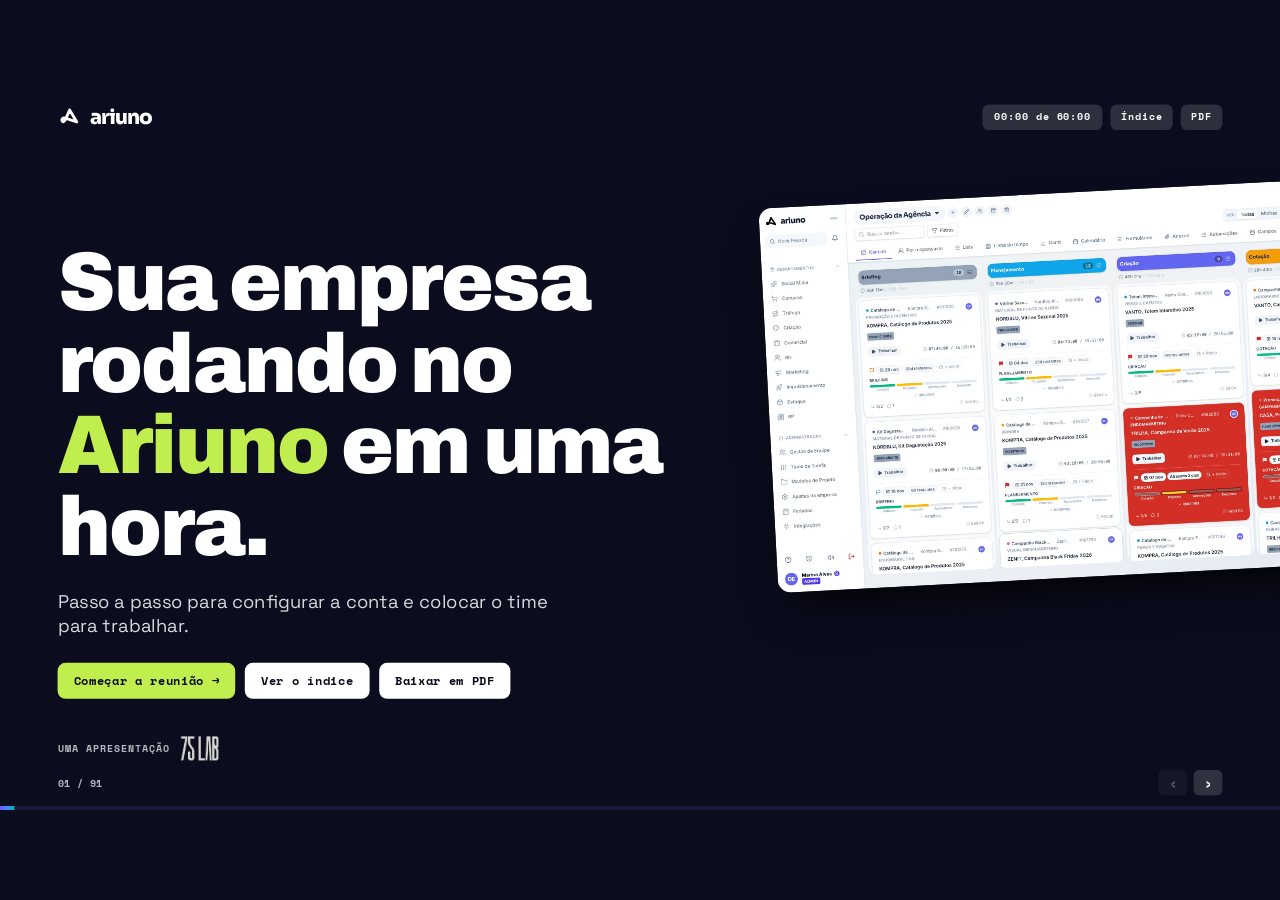
==== commit 8aa2418c: "Manual sem Runrun: Ajustes refotografados com Avaliacao de entregas e usuarios externos, usuario e v" ====
--- a/index.html
+++ b/index.html
@@ -6,7 +6,7 @@
 <title>Ariuno · Tutorial para novas empresas</title>
 <meta name="description" content="Passo a passo para configurar o Ariuno e colocar o time para trabalhar, em uma reunião de até uma hora.">
 <meta name="robots" content="noindex">
-<meta name="versao" id="versaoDeck" content="20261113193223">
+<meta name="versao" id="versaoDeck" content="20261113204540">
 <script>
 (function(){var v=document.getElementById('versaoDeck').content;
 fetch('versao.txt?t='+Date.now(),{cache:'no-store'}).then(function(r){return r.ok?r.text():''}).then(function(n){n=(n||'').trim();
@@ -15,7 +15,7 @@
 <link rel="icon" href="assets/favicon.svg">
 <link rel="preconnect" href="https://fonts.googleapis.com"><link rel="preconnect" href="https://fonts.gstatic.com" crossorigin>
 <link href="https://fonts.googleapis.com/css2?family=Archivo:wdth,wght@62..125,400..900&family=Sora:wght@700;800&family=Space+Grotesk:wght@400;500;600;700&family=Space+Mono:wght@400;700&display=swap" rel="stylesheet">
-<link rel="stylesheet" href="assets/deck.css?v=20261113193223">
+<link rel="stylesheet" href="assets/deck.css?v=20261113204540">
 </head>
 <body>
 <div id="wrap"><div id="stage">
@@ -45,7 +45,7 @@
 <section class="tela" data-cap="2 · Configurar" data-titulo="Os 7 passos" data-tema="claro"><div class="eb">Parada 2</div><h2>A empresa fica pronta em <em>sete passos</em>, nesta ordem.</h2>
 <div class="sete"><div class="pt"><div class="bola">1</div><h3>Ajustes</h3><p>Regras e marca</p><u>2 min</u></div><div class="pt"><div class="bola">2</div><h3>Time</h3><p>Convidar pessoas</p><u>3 min</u></div><div class="pt"><div class="bola">3</div><h3>Permissões</h3><p>Quem vê o quê</p><u>3 min</u></div><div class="pt"><div class="bola">4</div><h3>Clientes</h3><p>E os projetos</p><u>2 min</u></div><div class="pt"><div class="bola">5</div><h3>Quadro</h3><p>Etapas do fluxo</p><u>2 min</u></div><div class="pt"><div class="bola">6</div><h3>Modelos</h3><p>O que se repete</p><u>2 min</u></div><div class="pt"><div class="bola">7</div><h3>Fechar</h3><p>Feriados e contas</p><u>1 min</u></div></div><div class="total">Faça na ordem: cada passo usa o que o anterior deixou pronto.</div></section>
 <section class="tela tour l-dir" data-tour="ajustes"  data-cap="2 · Configurar" data-titulo="Passo 1 · Ajustes da empresa" data-tema="claro" data-video="m01-ajustes"><div class="cab"><div><div class="eb"><b>Passo 1</b> 2 min</div><h2>Comece pelas <em>regras da casa</em>.</h2></div><span class="cta so-tela"><svg viewBox="0 0 24 24" fill="none" stroke="currentColor" stroke-width="2.2" stroke-linecap="round" stroke-linejoin="round"><path d="M9 11V5a2 2 0 1 1 4 0v6m0-1a2 2 0 1 1 4 0v2m0-1a2 2 0 1 1 4 0v4a7 7 0 0 1-7 7h-2a7 7 0 0 1-6-3l-3-5a2 2 0 0 1 3-2l2 2"/></svg>Clique em cada passo</span></div><div class="corpo"><div class="quadro" data-cursor="Ampliar"><div class="vista"><img alt="Tela do Ariuno"></div><div class="luz"></div><span class="ampliar so-tela">Ampliar</span></div><ol class="passos"><li><button class="passo" data-p data-dd="No menu, em Administração, clique em Ajustes da empresa." data-cursor=""><i>1</i><div><b data-t>Abra os Ajustes</b><span data-d>No menu, em Administração, clique em Ajustes da empresa.</span></div></button></li><li><button class="passo" data-p data-dd="As regras ficam separadas: usuários, tarefas, comentários, tempo, mural." data-cursor=""><i>2</i><div><b data-t>Escolha o assunto</b><span data-d>As regras ficam separadas: usuários, tarefas, comentários, tempo, mural.</span></div></button></li><li><button class="passo" data-p data-dd="Cada regra é uma chave. Mudou de ideia, é só desligar." data-cursor=""><i>3</i><div><b data-t>Ligue o que vale</b><span data-d>Cada regra é uma chave. Mudou de ideia, é só desligar.</span></div></button></li><li><button class="passo" data-p data-dd="Em Aparência e Marca entram logo, cores e fontes." data-cursor=""><i>4</i><div><b data-t>Coloque a sua marca</b><span data-d>Em Aparência e Marca entram logo, cores e fontes.</span></div></button></li><li><button class="passo" data-p data-dd="Salvar e Aplicar vale para toda a empresa." data-cursor=""><i>5</i><div><b data-t>Salve</b><span data-d>Salvar e Aplicar vale para toda a empresa.</span></div></button></li></ol></div></section>
-<section class="tela tour l-esq" data-tour="time"  data-cap="2 · Configurar" data-titulo="Passo 2 · Convidar o time" data-tema="claro" data-video="m02-convidar"><div class="cab"><div><div class="eb"><b>Passo 2</b> 3 min</div><h2>Traga o time: <em>o link já entra liberado</em>.</h2></div><span class="cta so-tela"><svg viewBox="0 0 24 24" fill="none" stroke="currentColor" stroke-width="2.2" stroke-linecap="round" stroke-linejoin="round"><path d="M9 11V5a2 2 0 1 1 4 0v6m0-1a2 2 0 1 1 4 0v2m0-1a2 2 0 1 1 4 0v4a7 7 0 0 1-7 7h-2a7 7 0 0 1-6-3l-3-5a2 2 0 0 1 3-2l2 2"/></svg>Clique em cada passo</span></div><div class="corpo"><div class="quadro" data-cursor="Ampliar"><div class="vista"><img alt="Tela do Ariuno"></div><div class="luz"></div><span class="ampliar so-tela">Ampliar</span></div><ol class="passos"><li><button class="passo" data-p data-dd="Em Administração. Assentos contratados e vagas livres ficam no topo." data-cursor=""><i>1</i><div><b data-t>Abra Gestão de Equipe</b><span data-d>Em Administração. Assentos contratados e vagas livres ficam no topo.</span></div></button></li><li><button class="passo" data-p data-dd="Mande a lista de e-mails: a 75 LAB abre os assentos e envia os convites." data-cursor=""><i>2</i><div><b data-t>Assento novo é com a 75 LAB</b><span data-d>Mande a lista de e-mails: a 75 LAB abre os assentos e envia os convites.</span></div></button></li><li><button class="passo" data-p data-dd="O link pessoal chega por e-mail e vale 14 dias." data-cursor=""><i>3</i><div><b data-t>O convite leva e-mail e nome</b><span data-d>O link pessoal chega por e-mail e vale 14 dias.</span></div></button></li><li><button class="passo" data-p data-dd="O convite pode copiar as permissões de um colega da mesma área." data-cursor=""><i>4</i><div><b data-t>Já com a configuração certa</b><span data-d>O convite pode copiar as permissões de um colega da mesma área.</span></div></button></li><li><button class="passo" data-p data-dd="Quem cria a senha pelo link entra direto. Vaga livre sem convite: o admin aprova em Pendentes." data-cursor=""><i>5</i><div><b data-t>A pessoa entra liberada</b><span data-d>Quem cria a senha pelo link entra direto. Vaga livre sem convite: o admin aprova em Pendentes.</span></div></button></li></ol></div></section>
+<section class="tela tour l-esq" data-tour="time"  data-cap="2 · Configurar" data-titulo="Passo 2 · Convidar o time" data-tema="claro" data-video="m02-convidar"><div class="cab"><div><div class="eb"><b>Passo 2</b> 3 min</div><h2>Traga o time: <em>o link já entra liberado</em>.</h2></div><span class="cta so-tela"><svg viewBox="0 0 24 24" fill="none" stroke="currentColor" stroke-width="2.2" stroke-linecap="round" stroke-linejoin="round"><path d="M9 11V5a2 2 0 1 1 4 0v6m0-1a2 2 0 1 1 4 0v2m0-1a2 2 0 1 1 4 0v4a7 7 0 0 1-7 7h-2a7 7 0 0 1-6-3l-3-5a2 2 0 0 1 3-2l2 2"/></svg>Clique em cada passo</span></div><div class="corpo"><div class="quadro" data-cursor="Ampliar"><div class="vista"><img alt="Tela do Ariuno"></div><div class="luz"></div><span class="ampliar so-tela">Ampliar</span></div><ol class="passos"><li><button class="passo" data-p data-dd="Em Administração. Assentos contratados, vagas livres e convites abertos ficam no topo." data-cursor=""><i>1</i><div><b data-t>Abra Gestão de Equipe</b><span data-d>Em Administração. Assentos contratados, vagas livres e convites abertos ficam no topo.</span></div></button></li><li><button class="passo" data-p data-dd="O admin convida para a própria empresa, usando uma vaga livre. Assento novo é com a 75 LAB." data-cursor=""><i>2</i><div><b data-t>Convidar pessoa</b><span data-d>O admin convida para a própria empresa, usando uma vaga livre. Assento novo é com a 75 LAB.</span></div></button></li><li><button class="passo" data-p data-dd="O link pessoal chega por e-mail e vale 14 dias." data-cursor=""><i>3</i><div><b data-t>E-mail e nome</b><span data-d>O link pessoal chega por e-mail e vale 14 dias.</span></div></button></li><li><button class="passo" data-p data-dd="O convite copia as permissões de um colega da empresa. Administrador, só a 75 LAB promove." data-cursor=""><i>4</i><div><b data-t>Já com a configuração certa</b><span data-d>O convite copia as permissões de um colega da empresa. Administrador, só a 75 LAB promove.</span></div></button></li><li><button class="passo" data-p data-dd="Quem cria a senha pelo link entra direto. Quem se cadastrou sem convite aparece em Pendentes." data-cursor=""><i>5</i><div><b data-t>A pessoa entra liberada</b><span data-d>Quem cria a senha pelo link entra direto. Quem se cadastrou sem convite aparece em Pendentes.</span></div></button></li></ol></div></section>
 <section class="tela tour l-trilho" data-tour="permissoes"  data-cap="2 · Configurar" data-titulo="Passo 3 · Permissões" data-tema="claro" data-video="m03-permissoes"><div class="lat"><div class="eb"><b>Passo 3</b> 3 min</div><h2>Cada pessoa vê <em>só o que precisa</em>.</h2><span class="cta so-tela"><svg viewBox="0 0 24 24" fill="none" stroke="currentColor" stroke-width="2.2" stroke-linecap="round" stroke-linejoin="round"><path d="M9 11V5a2 2 0 1 1 4 0v6m0-1a2 2 0 1 1 4 0v2m0-1a2 2 0 1 1 4 0v4a7 7 0 0 1-7 7h-2a7 7 0 0 1-6-3l-3-5a2 2 0 0 1 3-2l2 2"/></svg>Clique nos números</span><div class="atual"><i>1</i><b></b><span></span></div></div><div class="dir"><div class="quadro" data-cursor="Ampliar"><div class="vista"><img alt="Tela do Ariuno"></div><div class="luz"></div><span class="ampliar so-tela">Ampliar</span></div><div class="bolas"><button data-p data-dd="Na edição do usuário, puxe a configuração de alguém da mesma empresa." data-cursor=""><u style="text-decoration:none">1</u><b data-t hidden>Copie de um colega</b><em data-d hidden>Na edição do usuário, puxe a configuração de alguém da mesma empresa.</em></button><button data-p data-dd="Gestor, edição de custos e acesso a relatórios." data-cursor=""><u style="text-decoration:none">2</u><b data-t hidden>Ajuste as chaves</b><em data-d hidden>Gestor, edição de custos e acesso a relatórios.</em></button><button data-p data-dd="Departamento principal e os módulos que a pessoa usa." data-cursor=""><u style="text-decoration:none">3</u><b data-t hidden>Libere as áreas</b><em data-d hidden>Departamento principal e os módulos que a pessoa usa.</em></button><button data-p data-dd="Opcional: o que ela enxerga em cada quadro. Vazio mostra tudo." data-cursor=""><u style="text-decoration:none">4</u><b data-t hidden>Limite as colunas</b><em data-d hidden>Opcional: o que ela enxerga em cada quadro. Vazio mostra tudo.</em></button></div></div></section>
 <section class="tela s-perm" data-cap="2 · Configurar" data-titulo="Simulador de permissões" data-tema="claro" data-video="m03-permissoes"><div style="display:flex;justify-content:space-between;align-items:flex-end"><div><div class="eb"><b>Experimente</b> Passo 3</div><h2>Mude o acesso e veja o <em>menu da pessoa</em> mudar.</h2></div><span class="cta so-tela"><svg viewBox="0 0 24 24" fill="none" stroke="currentColor" stroke-width="2.2" stroke-linecap="round" stroke-linejoin="round"><path d="M9 11V5a2 2 0 1 1 4 0v6m0-1a2 2 0 1 1 4 0v2m0-1a2 2 0 1 1 4 0v4a7 7 0 0 1-7 7h-2a7 7 0 0 1-6-3l-3-5a2 2 0 0 1 3-2l2 2"/></svg>Clique nas opções</span></div>
 <div class="sim-p"><div><div class="areas"></div><div class="aviso" style="margin-top:12px"><i>Resultado</i><span id="permRes"></span></div></div><div class="menu-m"></div></div></section>
@@ -101,16 +101,16 @@
 <p class="lead">A reunião termina no teste rápido. Daqui em diante é consulta: cada assunto tem o passo a passo na tela real e, quando houver, um vídeo curto no botão verde do topo.</p>
 <div class="ind" data-caps="7-99" data-cols="4"></div></section>
 <section class="tela s-cap" data-cap="7 · Empresa a fundo" data-titulo="Empresa a fundo" data-tema="iris"><div><div class="n">7</div><h2>Empresa a fundo</h2><span class="dur">Consulta</span></div><div><small>Para quem administra</small><ul><li><svg viewBox="0 0 24 24"><path d="M4 13l5 5L20 7" stroke-linecap="round" stroke-linejoin="round"/></svg>Cada regra dos Ajustes</li><li><svg viewBox="0 0 24 24"><path d="M4 13l5 5L20 7" stroke-linecap="round" stroke-linejoin="round"/></svg>Marca, feriados, tipos e formulários</li><li><svg viewBox="0 0 24 24"><path d="M4 13l5 5L20 7" stroke-linecap="round" stroke-linejoin="round"/></svg>Integrações com as redes</li></ul></div></section>
-<section class="tela tour l-abas" data-tour="ajustes2" data-regiao="232,0,1368,855" data-semluz data-cap="7 · Empresa a fundo" data-titulo="As regras da empresa" data-tema="claro" data-video="m01-ajustes"><div class="cab"><div><div class="eb"><b>Ajustes</b> Administração</div><h2>Cada assunto dos Ajustes, <em>o que muda de verdade</em>.</h2></div><span class="cta so-tela"><svg viewBox="0 0 24 24" fill="none" stroke="currentColor" stroke-width="2.2" stroke-linecap="round" stroke-linejoin="round"><path d="M9 11V5a2 2 0 1 1 4 0v6m0-1a2 2 0 1 1 4 0v2m0-1a2 2 0 1 1 4 0v4a7 7 0 0 1-7 7h-2a7 7 0 0 1-6-3l-3-5a2 2 0 0 1 3-2l2 2"/></svg>Clique em cada assunto</span></div><div class="abas"><button data-p data-tt="Usuários" data-dd="A chave que vale: esconder de quem não é gestor os números individuais dos colegas, como horas, ranking e atrasos." data-ini="Ligada, só admin e gestor veem por pessoa" data-cursor="">Usuários</button><button data-p data-tt="Tarefas" data-dd="Toda tarefa criada na mão entra na primeira coluna do quadro, ou na coluna de entrada que você escrever." data-ini="Exemplo: escreva Briefing" data-cursor="">Tarefas</button><button data-p data-tt="Comentários e anexos" data-dd="Bloqueie anexos para todos, ou dê um prazo para editar e apagar comentários." data-ini="Depois do prazo, só o admin edita" data-cursor="">Comentários</button><button data-p data-tt="Cliente e projeto" data-dd="Liga a ligação entre cliente e projeto e, se quiser, os grupos de projetos." data-ini="Grupo aparece no cadastro do projeto" data-cursor="">Cliente &gt; Projeto</button><button data-p data-tt="Mural" data-dd="Liga ou desliga o Mural &amp; Recados para a empresa inteira." data-ini="Desligado, some do menu" data-cursor="">Mural</button><button data-p data-tt="Gestão de tempo" data-dd="Escolha como o tempo conta e se o Ariuno lembra de registrar horas na entrega." data-ini="Padrão: contabilização normal" data-cursor="">Tempo</button><button data-p data-tt="Aparência e Marca" data-dd="Logo, cor, fonte, fundo, tema escuro e menu com a cara da empresa." data-ini="Tem botão para voltar ao padrão" data-cursor="">Aparência</button><button data-p data-tt="Etiquetas globais" data-dd="Etiquetas com cor que valem em todos os quadros." data-ini="Ex.: Urgente, Reunião, Aprovação" data-cursor="">Etiquetas</button></div><div class="linha"><div class="quadro" data-cursor="Ampliar"><div class="vista"><img alt="Tela do Ariuno"></div><div class="luz"></div><span class="ampliar so-tela">Ampliar</span></div><div class="expl"><b></b><p></p><small></small></div></div></section>
+<section class="tela tour l-abas" data-tour="ajustes2" data-regiao="232,0,1368,855" data-semluz data-cap="7 · Empresa a fundo" data-titulo="As regras da empresa" data-tema="claro" data-video="m01-ajustes"><div class="cab"><div><div class="eb"><b>Ajustes</b> Administração</div><h2>Cada assunto dos Ajustes, <em>chave por chave</em>.</h2></div><span class="cta so-tela"><svg viewBox="0 0 24 24" fill="none" stroke="currentColor" stroke-width="2.2" stroke-linecap="round" stroke-linejoin="round"><path d="M9 11V5a2 2 0 1 1 4 0v6m0-1a2 2 0 1 1 4 0v2m0-1a2 2 0 1 1 4 0v4a7 7 0 0 1-7 7h-2a7 7 0 0 1-6-3l-3-5a2 2 0 0 1 3-2l2 2"/></svg>Clique em cada assunto</span></div><div class="abas"><button data-p data-tt="Usuários" data-dd="Quem troca a própria foto, quem cria quadros e etiquetas novas, quem gera links para o cliente e quem muda vários cards de uma vez." data-ini="Cada chave diz o que acontece desligada" data-cursor="">Usuários</button><button data-p data-tt="Usuários externos" data-dd="Liga os links para o cliente: aprovação, acompanhamento, repositório e relatório. A marca do Ariuno no rodapé é opcional." data-ini="Desligada, ninguém gera link para o cliente" data-cursor="">Externos</button><button data-p data-tt="Tarefas" data-dd="Só admin manda card para Excluídos, pontos Scrum no card e a coluna onde nasce a tarefa criada na mão." data-ini="Exemplo de coluna de entrada: Briefing" data-cursor="">Tarefas</button><button data-p data-tt="Comentários e anexos" data-dd="Quem é marcado com @ recebe e-mail, e responder o e-mail vira comentário no card. Também trava anexos e o prazo para editar." data-ini="Depois do prazo, só o admin edita" data-cursor="">Comentários</button><button data-p data-tt="Cliente e projeto" data-dd="Liga a ligação entre cliente e projeto e, se quiser, os grupos de projetos." data-ini="Grupo aparece no cadastro do projeto" data-cursor="">Cliente</button><button data-p data-tt="Mural" data-dd="Liga ou desliga o Mural &amp; Recados para a empresa inteira." data-ini="Desligado, some do menu" data-cursor="">Mural</button><button data-p data-tt="Gestão de tempo" data-dd="Como o tempo conta nos custos e se o Ariuno lembra de registrar horas na entrega." data-ini="Padrão: contabilização normal" data-cursor="">Tempo</button><button data-p data-tt="Avaliação de entregas" data-dd="Quem abriu a tarefa dá de 1 a 5 estrelas quando ela é concluída. Nota baixa pode pedir comentário." data-ini="Só para quem participa da avaliação" data-cursor="">Avaliação</button><button data-p data-tt="Aparência e Marca" data-dd="Logo, cor, fonte, fundo, tema escuro e menu com a cara da empresa." data-ini="Tem botão para voltar ao padrão" data-cursor="">Aparência</button><button data-p data-tt="Etiquetas globais" data-dd="Etiquetas com cor que valem em todos os quadros." data-ini="Ex.: Urgente, Reunião, Aprovação" data-cursor="">Etiquetas</button></div><div class="linha"><div class="quadro" data-cursor="Ampliar"><div class="vista"><img alt="Tela do Ariuno"></div><div class="luz"></div><span class="ampliar so-tela">Ampliar</span></div><div class="expl"><b></b><p></p><small></small></div></div></section>
 <section class="tela tour l-foco" data-tour="aparencia" data-max="1.6" data-cap="7 · Empresa a fundo" data-titulo="Aparência e marca" data-tema="claro" data-video="m01-ajustes"><div class="quadro" data-cursor="Ampliar"><div class="vista"><img alt="Tela do Ariuno"></div><div class="luz"></div><span class="ampliar so-tela">Ampliar</span></div><div class="cartao"><div class="eb"><b>Marca</b> Ajustes</div><h2>O Ariuno com <em>a cara da sua empresa</em>.</h2><div class="num"></div><b class="tit"></b><span class="des"></span><nav><button data-p data-tt="Comece por um modelo" data-dd="São doze aparências prontas, do claro ao escuro." data-cursor="">1</button><button data-p data-tt="Nome e logo" data-dd="O nome da plataforma e a sua logo, por link ou enviando o arquivo." data-cursor="">2</button><button data-p data-tt="Cor e fonte" data-dd="A cor da marca e a fonte do Google Fonts." data-cursor="">3</button><button data-p data-tt="Fundo" data-dd="Liso, sólido, gradiente ou imagem." data-cursor="">4</button><button data-p data-tt="Tema escuro" data-dd="Personalize as cores do modo escuro, com o contraste medido." data-cursor="">5</button><button data-p data-tt="Salvar e Aplicar" data-dd="Vale na hora para todo o time. Não gostou? Restaurar padrão de fábrica." data-cursor="">6</button></nav><span class="cta so-tela"><svg viewBox="0 0 24 24" fill="none" stroke="currentColor" stroke-width="2.2" stroke-linecap="round" stroke-linejoin="round"><path d="M9 11V5a2 2 0 1 1 4 0v6m0-1a2 2 0 1 1 4 0v2m0-1a2 2 0 1 1 4 0v4a7 7 0 0 1-7 7h-2a7 7 0 0 1-6-3l-3-5a2 2 0 0 1 3-2l2 2"/></svg>Clique nos números</span></div></section>
 <section class="tela tour l-trilho" data-tour="cadastros" data-max="1.6" data-cap="7 · Empresa a fundo" data-titulo="Feriados, tipos e backups" data-tema="claro"><div class="lat"><div class="eb"><b>Cadastros</b> Administração</div><h2>O que o admin cadastra <em>uma vez só</em>.</h2><span class="cta so-tela"><svg viewBox="0 0 24 24" fill="none" stroke="currentColor" stroke-width="2.2" stroke-linecap="round" stroke-linejoin="round"><path d="M9 11V5a2 2 0 1 1 4 0v6m0-1a2 2 0 1 1 4 0v2m0-1a2 2 0 1 1 4 0v4a7 7 0 0 1-7 7h-2a7 7 0 0 1-6-3l-3-5a2 2 0 0 1 3-2l2 2"/></svg>Clique nos números</span><div class="atual"><i>1</i><b></b><span></span></div></div><div class="dir"><div class="quadro" data-cursor="Ampliar"><div class="vista"><img alt="Tela do Ariuno"></div><div class="luz"></div><span class="ampliar so-tela">Ampliar</span></div><div class="bolas"><button data-p data-dd="Em Feriados. Assim o dia não conta como útil nos prazos." data-cursor=""><u style="text-decoration:none">1</u><b data-t hidden>Novo feriado</b><em data-d hidden>Em Feriados. Assim o dia não conta como útil nos prazos.</em></button><button data-p data-dd="Nome, data e a marcação de anual. Natal se cadastra uma vez." data-cursor=""><u style="text-decoration:none">2</u><b data-t hidden>Se repete todo ano</b><em data-d hidden>Nome, data e a marcação de anual. Natal se cadastra uma vez.</em></button><button data-p data-dd="Nome, cor e a estimativa padrão em minutos." data-cursor=""><u style="text-decoration:none">3</u><b data-t hidden>Novo Tipo de tarefa</b><em data-d hidden>Nome, cor e a estimativa padrão em minutos.</em></button><button data-p data-dd="Clique no Ativo para esconder um tipo sem apagar o histórico. Os backups saem sozinhos todo dia às 20h." data-cursor=""><u style="text-decoration:none">4</u><b data-t hidden>Ative ou desative</b><em data-d hidden>Clique no Ativo para esconder um tipo sem apagar o histórico. Os backups saem sozinhos todo dia às 20h.</em></button></div></div></section>
 <section class="tela tour l-dir" data-tour="formularios" data-max="1.6" data-cap="7 · Empresa a fundo" data-titulo="Formulários" data-tema="claro"><div class="cab"><div><div class="eb"><b>Formulários</b> Principal</div><h2>O cliente pede, <em>o card nasce sozinho</em>.</h2></div><span class="cta so-tela"><svg viewBox="0 0 24 24" fill="none" stroke="currentColor" stroke-width="2.2" stroke-linecap="round" stroke-linejoin="round"><path d="M9 11V5a2 2 0 1 1 4 0v6m0-1a2 2 0 1 1 4 0v2m0-1a2 2 0 1 1 4 0v4a7 7 0 0 1-7 7h-2a7 7 0 0 1-6-3l-3-5a2 2 0 0 1 3-2l2 2"/></svg>Clique em cada passo</span></div><div class="corpo"><div class="quadro" data-cursor="Ampliar"><div class="vista"><img alt="Tela do Ariuno"></div><div class="luz"></div><span class="ampliar so-tela">Ampliar</span></div><ol class="passos"><li><button class="passo" data-p data-dd="Em Formulários, no menu principal." data-cursor=""><i>1</i><div><b data-t>Novo Formulário</b><span data-d>Em Formulários, no menu principal.</span></div></button></li><li><button class="passo" data-p data-dd="Escolha o quadro e a coluna onde as respostas viram card." data-cursor=""><i>2</i><div><b data-t>Quadro de destino</b><span data-d>Escolha o quadro e a coluna onde as respostas viram card.</span></div></button></li><li><button class="passo" data-p data-dd="Texto, múltipla escolha, data ou anexo. Compartilhe o link público: cada resposta vira card com Criar Tarefa." data-cursor=""><i>3</i><div><b data-t>Perguntas e respostas</b><span data-d>Texto, múltipla escolha, data ou anexo. Compartilhe o link público: cada resposta vira card com Criar Tarefa.</span></div></button></li></ol></div></section>
 <section class="tela tour l-esq" data-tour="integracoes" data-max="1.6" data-cap="7 · Empresa a fundo" data-titulo="Integrações" data-tema="claro"><div class="cab"><div><div class="eb"><b>Integrações</b> Administração</div><h2>Os números das redes <em>entram sozinhos</em>.</h2></div><span class="cta so-tela"><svg viewBox="0 0 24 24" fill="none" stroke="currentColor" stroke-width="2.2" stroke-linecap="round" stroke-linejoin="round"><path d="M9 11V5a2 2 0 1 1 4 0v6m0-1a2 2 0 1 1 4 0v2m0-1a2 2 0 1 1 4 0v4a7 7 0 0 1-7 7h-2a7 7 0 0 1-6-3l-3-5a2 2 0 0 1 3-2l2 2"/></svg>Clique em cada passo</span></div><div class="corpo"><div class="quadro" data-cursor="Ampliar"><div class="vista"><img alt="Tela do Ariuno"></div><div class="luz"></div><span class="ampliar so-tela">Ampliar</span></div><ol class="passos"><li><button class="passo" data-p data-dd="Google Analytics 4, Meta, YouTube e Postiz." data-cursor=""><i>1</i><div><b data-t>Escolha a conta</b><span data-d>Google Analytics 4, Meta, YouTube e Postiz.</span></div></button></li><li><button class="passo" data-p data-dd="O admin conecta uma vez e testa na hora." data-cursor=""><i>2</i><div><b data-t>Conectar</b><span data-d>O admin conecta uma vez e testa na hora.</span></div></button></li><li><button class="passo" data-p data-dd="Cada integração explica onde pegar a credencial." data-cursor=""><i>3</i><div><b data-t>Passo a passo</b><span data-d>Cada integração explica onde pegar a credencial.</span></div></button></li><li><button class="passo" data-p data-dd="TikTok, LinkedIn, X e Pinterest aguardam aprovação das plataformas. A leitura roda todo dia às 3h30." data-cursor=""><i>4</i><div><b data-t>O que vem depois</b><span data-d>TikTok, LinkedIn, X e Pinterest aguardam aprovação das plataformas. A leitura roda todo dia às 3h30.</span></div></button></li></ol></div></section>
 <section class="tela s-cap" data-cap="8 · Usuários e permissões" data-titulo="Usuários e permissões" data-tema="iris"><div><div class="n">8</div><h2>Usuários e permissões</h2><span class="dur">Consulta</span></div><div><small>Para quem administra</small><ul><li><svg viewBox="0 0 24 24"><path d="M4 13l5 5L20 7" stroke-linecap="round" stroke-linejoin="round"/></svg>Aprovar, bloquear e excluir</li><li><svg viewBox="0 0 24 24"><path d="M4 13l5 5L20 7" stroke-linecap="round" stroke-linejoin="round"/></svg>Cada campo do usuário</li><li><svg viewBox="0 0 24 24"><path d="M4 13l5 5L20 7" stroke-linecap="round" stroke-linejoin="round"/></svg>Quem pode o quê</li></ul></div></section>
-<section class="tela tour l-trilho" data-tour="equipe2" data-max="1.6" data-cap="8 · Usuários e permissões" data-titulo="Gestão de Equipe" data-tema="claro" data-video="m02-convidar"><div class="lat"><div class="eb"><b>Equipe</b> Administração</div><h2>O time inteiro, <em>com os assentos à vista</em>.</h2><span class="cta so-tela"><svg viewBox="0 0 24 24" fill="none" stroke="currentColor" stroke-width="2.2" stroke-linecap="round" stroke-linejoin="round"><path d="M9 11V5a2 2 0 1 1 4 0v6m0-1a2 2 0 1 1 4 0v2m0-1a2 2 0 1 1 4 0v4a7 7 0 0 1-7 7h-2a7 7 0 0 1-6-3l-3-5a2 2 0 0 1 3-2l2 2"/></svg>Clique nos números</span><div class="atual"><i>1</i><b></b><span></span></div></div><div class="dir"><div class="quadro" data-cursor="Ampliar"><div class="vista"><img alt="Tela do Ariuno"></div><div class="luz"></div><span class="ampliar so-tela">Ampliar</span></div><div class="bolas"><button data-p data-dd="Duas abas: as pessoas e os times com líder." data-cursor=""><u style="text-decoration:none">1</u><b data-t hidden>Usuários e Equipes</b><em data-d hidden>Duas abas: as pessoas e os times com líder.</em></button><button data-p data-dd="Quantos a empresa contratou e quantos estão livres." data-cursor=""><u style="text-decoration:none">2</u><b data-t hidden>Assentos</b><em data-d hidden>Quantos a empresa contratou e quantos estão livres.</em></button><button data-p data-dd="Por nome, e-mail, tipo e status. Pendentes ficam em cima: Aprovar usa uma vaga livre." data-cursor=""><u style="text-decoration:none">3</u><b data-t hidden>Busca e filtros</b><em data-d hidden>Por nome, e-mail, tipo e status. Pendentes ficam em cima: Aprovar usa uma vaga livre.</em></button><button data-p data-dd="Bloquear libera o assento e encerra a sessão. Excluir pede para quem passar os cards." data-cursor=""><u style="text-decoration:none">4</u><b data-t hidden>Editar, bloquear, excluir</b><em data-d hidden>Bloquear libera o assento e encerra a sessão. Excluir pede para quem passar os cards.</em></button><button data-p data-dd="Nova Equipe com nome e líder." data-cursor=""><u style="text-decoration:none">5</u><b data-t hidden>Equipes</b><em data-d hidden>Nova Equipe com nome e líder.</em></button></div></div></section>
-<section class="tela tour l-dir" data-tour="usuario2" data-max="1.6" data-cap="8 · Usuários e permissões" data-titulo="Editar usuário a fundo" data-tema="claro" data-video="m03-permissoes"><div class="cab"><div><div class="eb"><b>Usuário</b> Editar</div><h2>Cada campo do usuário, <em>de cima para baixo</em>.</h2></div><span class="cta so-tela"><svg viewBox="0 0 24 24" fill="none" stroke="currentColor" stroke-width="2.2" stroke-linecap="round" stroke-linejoin="round"><path d="M9 11V5a2 2 0 1 1 4 0v6m0-1a2 2 0 1 1 4 0v2m0-1a2 2 0 1 1 4 0v4a7 7 0 0 1-7 7h-2a7 7 0 0 1-6-3l-3-5a2 2 0 0 1 3-2l2 2"/></svg>Clique em cada passo</span></div><div class="corpo"><div class="quadro" data-cursor="Ampliar"><div class="vista"><img alt="Tela do Ariuno"></div><div class="luz"></div><span class="ampliar so-tela">Ampliar</span></div><ol class="passos"><li><button class="passo" data-p data-dd="Nome, e-mail, tipo Funcionário ou Cliente e a jornada semanal." data-cursor=""><i>1</i><div><b data-t>Informações básicas</b><span data-d>Nome, e-mail, tipo Funcionário ou Cliente e a jornada semanal.</span></div></button></li><li><button class="passo" data-p data-dd="É Gestor, Edição de Custos e Acessa Relatórios. Administrador só a 75 LAB promove." data-cursor=""><i>2</i><div><b data-t>Permissões e acessos</b><span data-d>É Gestor, Edição de Custos e Acessa Relatórios. Administrador só a 75 LAB promove.</span></div></button></li><li><button class="passo" data-p data-dd="Marque cada área. Em cada uma, escolha edita ou só vê." data-cursor=""><i>3</i><div><b data-t>Áreas liberadas</b><span data-d>Marque cada área. Em cada uma, escolha edita ou só vê.</span></div></button></li><li><button class="passo" data-p data-dd="Limite as colunas por quadro. Liberar todas desfaz." data-cursor=""><i>4</i><div><b data-t>Colunas visíveis</b><span data-d>Limite as colunas por quadro. Liberar todas desfaz.</span></div></button></li><li><button class="passo" data-p data-dd="Resetar senha manda o link por e-mail. Salvar grava só o que mudou." data-cursor=""><i>5</i><div><b data-t>Senha e salvar</b><span data-d>Resetar senha manda o link por e-mail. Salvar grava só o que mudou.</span></div></button></li></ol></div></section>
+<section class="tela tour l-trilho" data-tour="equipe2" data-max="1.6" data-cap="8 · Usuários e permissões" data-titulo="Gestão de Equipe" data-tema="claro" data-video="m02-convidar"><div class="lat"><div class="eb"><b>Equipe</b> Administração</div><h2>O time inteiro, <em>com os assentos à vista</em>.</h2><span class="cta so-tela"><svg viewBox="0 0 24 24" fill="none" stroke="currentColor" stroke-width="2.2" stroke-linecap="round" stroke-linejoin="round"><path d="M9 11V5a2 2 0 1 1 4 0v6m0-1a2 2 0 1 1 4 0v2m0-1a2 2 0 1 1 4 0v4a7 7 0 0 1-7 7h-2a7 7 0 0 1-6-3l-3-5a2 2 0 0 1 3-2l2 2"/></svg>Clique nos números</span><div class="atual"><i>1</i><b></b><span></span></div></div><div class="dir"><div class="quadro" data-cursor="Ampliar"><div class="vista"><img alt="Tela do Ariuno"></div><div class="luz"></div><span class="ampliar so-tela">Ampliar</span></div><div class="bolas"><button data-p data-dd="Duas abas: as pessoas e os times com líder." data-cursor=""><u style="text-decoration:none">1</u><b data-t hidden>Usuários e Equipes</b><em data-d hidden>Duas abas: as pessoas e os times com líder.</em></button><button data-p data-dd="Quantos a empresa contratou, quantos estão livres e os convites abertos. Com vaga livre, Convidar pessoa." data-cursor=""><u style="text-decoration:none">2</u><b data-t hidden>Assentos</b><em data-d hidden>Quantos a empresa contratou, quantos estão livres e os convites abertos. Com vaga livre, Convidar pessoa.</em></button><button data-p data-dd="Por nome, e-mail, tipo e status. Pendentes ficam em cima: Aprovar usa uma vaga livre." data-cursor=""><u style="text-decoration:none">3</u><b data-t hidden>Busca e filtros</b><em data-d hidden>Por nome, e-mail, tipo e status. Pendentes ficam em cima: Aprovar usa uma vaga livre.</em></button><button data-p data-dd="Bloquear libera o assento e encerra a sessão. Excluir pede para quem passar os cards." data-cursor=""><u style="text-decoration:none">4</u><b data-t hidden>Editar, bloquear, excluir</b><em data-d hidden>Bloquear libera o assento e encerra a sessão. Excluir pede para quem passar os cards.</em></button><button data-p data-dd="Nova Equipe com nome e líder." data-cursor=""><u style="text-decoration:none">5</u><b data-t hidden>Equipes</b><em data-d hidden>Nova Equipe com nome e líder.</em></button></div></div></section>
+<section class="tela tour l-dir" data-tour="usuario2" data-max="1.6" data-cap="8 · Usuários e permissões" data-titulo="Editar usuário a fundo" data-tema="claro" data-video="m03-permissoes"><div class="cab"><div><div class="eb"><b>Usuário</b> Editar</div><h2>Cada campo do usuário, <em>de cima para baixo</em>.</h2></div><span class="cta so-tela"><svg viewBox="0 0 24 24" fill="none" stroke="currentColor" stroke-width="2.2" stroke-linecap="round" stroke-linejoin="round"><path d="M9 11V5a2 2 0 1 1 4 0v6m0-1a2 2 0 1 1 4 0v2m0-1a2 2 0 1 1 4 0v4a7 7 0 0 1-7 7h-2a7 7 0 0 1-6-3l-3-5a2 2 0 0 1 3-2l2 2"/></svg>Clique em cada passo</span></div><div class="corpo"><div class="quadro" data-cursor="Ampliar"><div class="vista"><img alt="Tela do Ariuno"></div><div class="luz"></div><span class="ampliar so-tela">Ampliar</span></div><ol class="passos"><li><button class="passo" data-p data-dd="Nome, e-mail, tipo Funcionário ou Cliente e a jornada semanal." data-cursor=""><i>1</i><div><b data-t>Informações básicas</b><span data-d>Nome, e-mail, tipo Funcionário ou Cliente e a jornada semanal.</span></div></button></li><li><button class="passo" data-p data-dd="É Gestor, Edição de Custos, Acessa Relatórios e se a pessoa troca a própria foto e o nome. Administrador só a 75 LAB promove." data-cursor=""><i>2</i><div><b data-t>Permissões e acessos</b><span data-d>É Gestor, Edição de Custos, Acessa Relatórios e se a pessoa troca a própria foto e o nome. Administrador só a 75 LAB promove.</span></div></button></li><li><button class="passo" data-p data-dd="Marque cada área. Em cada uma, escolha edita ou só vê." data-cursor=""><i>3</i><div><b data-t>Áreas liberadas</b><span data-d>Marque cada área. Em cada uma, escolha edita ou só vê.</span></div></button></li><li><button class="passo" data-p data-dd="Limite as colunas por quadro. Liberar todas desfaz." data-cursor=""><i>4</i><div><b data-t>Colunas visíveis</b><span data-d>Limite as colunas por quadro. Liberar todas desfaz.</span></div></button></li><li><button class="passo" data-p data-dd="Resetar senha manda o link por e-mail. Salvar grava só o que mudou." data-cursor=""><i>5</i><div><b data-t>Senha e salvar</b><span data-d>Resetar senha manda o link por e-mail. Salvar grava só o que mudou.</span></div></button></li></ol></div></section>
 <section class="tela s-matriz" data-abas=".mz-p" data-cap="8 · Usuários e permissões" data-titulo="Quem pode o quê" data-tema="claro"><div style="display:flex;justify-content:space-between;align-items:flex-end"><div><div class="eb"><b>Matriz</b> Papéis</div><h2>Quem pode o quê, <em>papel por papel</em>.</h2></div><span class="cta so-tela"><svg viewBox="0 0 24 24" fill="none" stroke="currentColor" stroke-width="2.2" stroke-linecap="round" stroke-linejoin="round"><path d="M9 11V5a2 2 0 1 1 4 0v6m0-1a2 2 0 1 1 4 0v2m0-1a2 2 0 1 1 4 0v4a7 7 0 0 1-7 7h-2a7 7 0 0 1-6-3l-3-5a2 2 0 0 1 3-2l2 2"/></svg>Clique em cada papel</span></div>
-<div class="mz"><div class="mz-l mz-cab"><span></span><button class="mz-p" data-k="0" data-t="Dona da plataforma: abre assentos, envia convites e promove administradores." data-cursor="">75 LAB</button><button class="mz-p" data-k="1" data-t="Configura a empresa, aprova quem chega e decide o que cada pessoa vê." data-cursor="">Admin</button><button class="mz-p" data-k="2" data-t="Lidera um time: vê os números de cada pessoa nos relatórios. Não abre a Administração." data-cursor="">Gestor</button><button class="mz-p" data-k="3" data-t="Trabalha nos cards e nas áreas que o admin liberou." data-cursor="">Pessoa do time</button><button class="mz-p" data-k="4" data-t="Acompanha o que é dele e responde por link. Não ocupa assento pago." data-cursor="">Cliente</button></div><div class="mz-l"><span>Abrir assento e enviar convite</span><b data-k="0"><i class="mx s" title="Pode">●</i></b><b data-k="1"><i class="mx n"></i></b><b data-k="2"><i class="mx n"></i></b><b data-k="3"><i class="mx n"></i></b><b data-k="4"><i class="mx n"></i></b></div><div class="mz-l"><span>Aprovar quem se cadastrou, com vaga livre</span><b data-k="0"><i class="mx s" title="Pode">●</i></b><b data-k="1"><i class="mx s" title="Pode">●</i></b><b data-k="2"><i class="mx n"></i></b><b data-k="3"><i class="mx n"></i></b><b data-k="4"><i class="mx n"></i></b></div><div class="mz-l"><span>Tornar alguém administrador</span><b data-k="0"><i class="mx s" title="Pode">●</i></b><b data-k="1"><i class="mx n"></i></b><b data-k="2"><i class="mx n"></i></b><b data-k="3"><i class="mx n"></i></b><b data-k="4"><i class="mx n"></i></b></div><div class="mz-l"><span>Mudar os Ajustes da empresa</span><b data-k="0"><i class="mx s" title="Pode">●</i></b><b data-k="1"><i class="mx s" title="Pode">●</i></b><b data-k="2"><i class="mx n"></i></b><b data-k="3"><i class="mx n"></i></b><b data-k="4"><i class="mx n"></i></b></div><div class="mz-l"><span>Editar áreas, permissões e colunas</span><b data-k="0"><i class="mx s" title="Pode">●</i></b><b data-k="1"><i class="mx s" title="Pode">●</i></b><b data-k="2"><i class="mx n"></i></b><b data-k="3"><i class="mx n"></i></b><b data-k="4"><i class="mx n"></i></b></div><div class="mz-l"><span>Criar, arquivar e excluir quadros</span><b data-k="0"><i class="mx s" title="Pode">●</i></b><b data-k="1"><i class="mx s" title="Pode">●</i></b><b data-k="2"><i class="mx n"></i></b><b data-k="3"><i class="mx n"></i></b><b data-k="4"><i class="mx n"></i></b></div><div class="mz-l"><span>Ver os números de cada pessoa</span><b data-k="0"><i class="mx s" title="Pode">●</i></b><b data-k="1"><i class="mx s" title="Pode">●</i></b><b data-k="2"><i class="mx s" title="Pode">●</i></b><b data-k="3"><i class="mx n"></i></b><b data-k="4"><i class="mx n"></i></b></div><div class="mz-l"><span>Ver custos e margem</span><b data-k="0"><i class="mx s" title="Pode">●</i></b><b data-k="1"><i class="mx s" title="Pode">●</i></b><b data-k="2"><i class="mx c" title="Com a chave Edição de Custos">◐</i></b><b data-k="3"><i class="mx c" title="Com a chave Edição de Custos">◐</i></b><b data-k="4"><i class="mx n"></i></b></div><div class="mz-l"><span>Abrir os departamentos</span><b data-k="0"><i class="mx s" title="Pode">●</i></b><b data-k="1"><i class="mx s" title="Pode">●</i></b><b data-k="2"><i class="mx c" title="Se a área estiver liberada">◐</i></b><b data-k="3"><i class="mx c" title="Se a área estiver liberada">◐</i></b><b data-k="4"><i class="mx n"></i></b></div><div class="mz-l"><span>Trabalhar nos cards, dar Play e comentar</span><b data-k="0"><i class="mx s" title="Pode">●</i></b><b data-k="1"><i class="mx s" title="Pode">●</i></b><b data-k="2"><i class="mx s" title="Pode">●</i></b><b data-k="3"><i class="mx s" title="Pode">●</i></b><b data-k="4"><i class="mx n"></i></b></div><div class="mz-l"><span>Acompanhar o próprio job por link</span><b data-k="0"><i class="mx n"></i></b><b data-k="1"><i class="mx n"></i></b><b data-k="2"><i class="mx n"></i></b><b data-k="3"><i class="mx n"></i></b><b data-k="4"><i class="mx s" title="Pode">●</i></b></div></div>
+<div class="mz"><div class="mz-l mz-cab"><span></span><button class="mz-p" data-k="0" data-t="Dona da plataforma: abre assentos, convida para qualquer empresa e promove administradores." data-cursor="">75 LAB</button><button class="mz-p" data-k="1" data-t="Configura a empresa, convida e aprova gente com vaga livre e decide o que cada pessoa vê." data-cursor="">Admin</button><button class="mz-p" data-k="2" data-t="Lidera um time: vê os números de cada pessoa nos relatórios. Não abre a Administração." data-cursor="">Gestor</button><button class="mz-p" data-k="3" data-t="Trabalha nos cards e nas áreas que o admin liberou." data-cursor="">Pessoa do time</button><button class="mz-p" data-k="4" data-t="Acompanha o que é dele e responde por link. Não ocupa assento pago." data-cursor="">Cliente</button></div><div class="mz-l"><span>Abrir assento novo</span><b data-k="0"><i class="mx s" title="Pode">●</i></b><b data-k="1"><i class="mx n"></i></b><b data-k="2"><i class="mx n"></i></b><b data-k="3"><i class="mx n"></i></b><b data-k="4"><i class="mx n"></i></b></div><div class="mz-l"><span>Convidar para a própria empresa, com vaga livre</span><b data-k="0"><i class="mx s" title="Pode">●</i></b><b data-k="1"><i class="mx s" title="Pode">●</i></b><b data-k="2"><i class="mx n"></i></b><b data-k="3"><i class="mx n"></i></b><b data-k="4"><i class="mx n"></i></b></div><div class="mz-l"><span>Aprovar quem se cadastrou, com vaga livre</span><b data-k="0"><i class="mx s" title="Pode">●</i></b><b data-k="1"><i class="mx s" title="Pode">●</i></b><b data-k="2"><i class="mx n"></i></b><b data-k="3"><i class="mx n"></i></b><b data-k="4"><i class="mx n"></i></b></div><div class="mz-l"><span>Tornar alguém administrador</span><b data-k="0"><i class="mx s" title="Pode">●</i></b><b data-k="1"><i class="mx n"></i></b><b data-k="2"><i class="mx n"></i></b><b data-k="3"><i class="mx n"></i></b><b data-k="4"><i class="mx n"></i></b></div><div class="mz-l"><span>Mudar os Ajustes da empresa</span><b data-k="0"><i class="mx s" title="Pode">●</i></b><b data-k="1"><i class="mx s" title="Pode">●</i></b><b data-k="2"><i class="mx n"></i></b><b data-k="3"><i class="mx n"></i></b><b data-k="4"><i class="mx n"></i></b></div><div class="mz-l"><span>Editar áreas, permissões e colunas</span><b data-k="0"><i class="mx s" title="Pode">●</i></b><b data-k="1"><i class="mx s" title="Pode">●</i></b><b data-k="2"><i class="mx n"></i></b><b data-k="3"><i class="mx n"></i></b><b data-k="4"><i class="mx n"></i></b></div><div class="mz-l"><span>Criar, arquivar e excluir quadros</span><b data-k="0"><i class="mx s" title="Pode">●</i></b><b data-k="1"><i class="mx s" title="Pode">●</i></b><b data-k="2"><i class="mx n"></i></b><b data-k="3"><i class="mx n"></i></b><b data-k="4"><i class="mx n"></i></b></div><div class="mz-l"><span>Ver os números de cada pessoa</span><b data-k="0"><i class="mx s" title="Pode">●</i></b><b data-k="1"><i class="mx s" title="Pode">●</i></b><b data-k="2"><i class="mx s" title="Pode">●</i></b><b data-k="3"><i class="mx n"></i></b><b data-k="4"><i class="mx n"></i></b></div><div class="mz-l"><span>Ver custos e margem</span><b data-k="0"><i class="mx s" title="Pode">●</i></b><b data-k="1"><i class="mx s" title="Pode">●</i></b><b data-k="2"><i class="mx c" title="Com a chave Edição de Custos">◐</i></b><b data-k="3"><i class="mx c" title="Com a chave Edição de Custos">◐</i></b><b data-k="4"><i class="mx n"></i></b></div><div class="mz-l"><span>Abrir os departamentos</span><b data-k="0"><i class="mx s" title="Pode">●</i></b><b data-k="1"><i class="mx s" title="Pode">●</i></b><b data-k="2"><i class="mx c" title="Se a área estiver liberada">◐</i></b><b data-k="3"><i class="mx c" title="Se a área estiver liberada">◐</i></b><b data-k="4"><i class="mx n"></i></b></div><div class="mz-l"><span>Trabalhar nos cards, dar Play e comentar</span><b data-k="0"><i class="mx s" title="Pode">●</i></b><b data-k="1"><i class="mx s" title="Pode">●</i></b><b data-k="2"><i class="mx s" title="Pode">●</i></b><b data-k="3"><i class="mx s" title="Pode">●</i></b><b data-k="4"><i class="mx n"></i></b></div><div class="mz-l"><span>Acompanhar o próprio job por link</span><b data-k="0"><i class="mx n"></i></b><b data-k="1"><i class="mx n"></i></b><b data-k="2"><i class="mx n"></i></b><b data-k="3"><i class="mx n"></i></b><b data-k="4"><i class="mx s" title="Pode">●</i></b></div></div>
 <div class="mz-pe"><p id="mzTxt"></p><span><i class="mx s">●</i> pode <i class="mx c">◐</i> com a chave de custos ou a área liberada</span></div></section>
 <section class="tela tour l-foco" data-tour="perfil" data-max="1.6" data-cap="8 · Usuários e permissões" data-titulo="Equipes, perfil e avisos" data-tema="claro"><div class="quadro" data-cursor="Ampliar"><div class="vista"><img alt="Tela do Ariuno"></div><div class="luz"></div><span class="ampliar so-tela">Ampliar</span></div><div class="cartao"><div class="eb"><b>Cada um</b> Perfil</div><h2>O que cada pessoa <em>ajusta para si</em>.</h2><div class="num"></div><b class="tit"></b><span class="des"></span><nav><button data-p data-tt="Equipes" data-dd="Nome e líder. A equipe vira filtro nos quadros e relatórios." data-cursor="">1</button><button data-p data-tt="Meu perfil" data-dd="Foto, modo ausente, tema escuro e trocar a senha. Abre no seu nome, no pé do menu." data-cursor="">2</button><button data-p data-tt="Notificações" data-dd="No sininho: escolha o que aparece e ligue o aviso no navegador." data-cursor="">3</button></nav><span class="cta so-tela"><svg viewBox="0 0 24 24" fill="none" stroke="currentColor" stroke-width="2.2" stroke-linecap="round" stroke-linejoin="round"><path d="M9 11V5a2 2 0 1 1 4 0v6m0-1a2 2 0 1 1 4 0v2m0-1a2 2 0 1 1 4 0v4a7 7 0 0 1-7 7h-2a7 7 0 0 1-6-3l-3-5a2 2 0 0 1 3-2l2 2"/></svg>Clique nos números</span></div></section>
 <section class="tela s-cap" data-cap="9 · Clientes e projetos" data-titulo="Clientes e projetos" data-tema="iris" data-video="m04-clientes"><div><div class="n">9</div><h2>Clientes e projetos</h2><span class="dur">Consulta</span></div><div><small>Para quem atende cliente</small><ul><li><svg viewBox="0 0 24 24"><path d="M4 13l5 5L20 7" stroke-linecap="round" stroke-linejoin="round"/></svg>Cadastro completo e contrato</li><li><svg viewBox="0 0 24 24"><path d="M4 13l5 5L20 7" stroke-linecap="round" stroke-linejoin="round"/></svg>Relatório e repositório por link</li><li><svg viewBox="0 0 24 24"><path d="M4 13l5 5L20 7" stroke-linecap="round" stroke-linejoin="round"/></svg>Entrega com aprovação do cliente</li></ul></div></section>
@@ -153,7 +153,7 @@
 <section class="tela tour l-abas" data-tour="arena" data-regiao="232,0,1368,855" data-cap="13 · Gestão a fundo" data-titulo="Arena Ariuno" data-tema="claro"><div class="cab"><div><div class="eb"><b>Arena</b> Gamificação</div><h2>Missões, ranking <em>e prêmios</em>.</h2></div><span class="cta so-tela"><svg viewBox="0 0 24 24" fill="none" stroke="currentColor" stroke-width="2.2" stroke-linecap="round" stroke-linejoin="round"><path d="M9 11V5a2 2 0 1 1 4 0v6m0-1a2 2 0 1 1 4 0v2m0-1a2 2 0 1 1 4 0v4a7 7 0 0 1-7 7h-2a7 7 0 0 1-6-3l-3-5a2 2 0 0 1 3-2l2 2"/></svg>Clique em cada aba</span></div><div class="abas"><button data-p data-tt="Minha evolução" data-dd="Os pontos e o nível de cada pessoa." data-ini="Cada entrega conta" data-cursor="">Evolução</button><button data-p data-tt="Ranking geral" data-dd="Quem mais entregou no período." data-ini="O admin pode zerar o placar" data-cursor="">Ranking</button><button data-p data-tt="Minhas conquistas" data-dd="As medalhas de cada missão cumprida." data-ini="O admin cria as missões" data-cursor="">Conquistas</button><button data-p data-tt="Loja de prêmios" data-dd="Os pontos viram prêmios definidos pela empresa." data-ini="Catálogo no botão do admin" data-cursor="">Loja</button></div><div class="linha"><div class="quadro" data-cursor="Ampliar"><div class="vista"><img alt="Tela do Ariuno"></div><div class="luz"></div><span class="ampliar so-tela">Ampliar</span></div><div class="expl"><b></b><p></p><small></small></div></div></section>
 <section class="tela s-cap" data-cap="14 · Vídeos e GIFs" data-titulo="Vídeos e GIFs" data-tema="iris"><div><div class="n">14</div><h2>Vídeos e GIFs</h2><span class="dur">24 vídeos curtos</span></div><div><small>Para assistir e compartilhar</small><ul><li><svg viewBox="0 0 24 24"><path d="M4 13l5 5L20 7" stroke-linecap="round" stroke-linejoin="round"/></svg>Cada assunto em menos de um minuto</li><li><svg viewBox="0 0 24 24"><path d="M4 13l5 5L20 7" stroke-linecap="round" stroke-linejoin="round"/></svg>GIFs para mandar no grupo do time</li></ul></div></section>
 <section class="tela" data-cap="14 · Vídeos e GIFs" data-titulo="Vídeos do manual" data-tema="claro"><div style="display:flex;justify-content:space-between;align-items:flex-end"><div><div class="eb"><b>Assista</b> 24 vídeos curtos</div><h2>Cada assunto <em>em menos de um minuto</em>.</h2></div><a class="botao lime so-tela" href="videos.html" target="_blank" rel="noopener" data-cursor="Abrir">Página dos vídeos →</a></div>
-<div class="vlist"><div class="vg"><h4>Configurar</h4><button data-abre-video="m01-ajustes" data-cursor="Assistir"><i>▶</i><span>Ajustes da empresa</span><u>0:30</u></button><button data-abre-video="m02-convidar" data-cursor="Assistir"><i>▶</i><span>Como a pessoa entra no time</span><u>0:36</u></button><button data-abre-video="m04-clientes" data-cursor="Assistir"><i>▶</i><span>Clientes e projetos</span><u>0:30</u></button><button data-abre-video="m06-modelos" data-cursor="Assistir"><i>▶</i><span>Modelos de tarefa</span><u>0:32</u></button></div><div class="vg"><h4>Usuários</h4><button data-abre-video="m03-permissoes" data-cursor="Assistir"><i>▶</i><span>Permissões de cada pessoa</span><u>0:34</u></button></div><div class="vg"><h4>Quadros</h4><button data-abre-video="m05-quadro" data-cursor="Assistir"><i>▶</i><span>Quadro e etapas</span><u>0:30</u></button></div><div class="vg"><h4>Dia a dia</h4><button data-abre-video="m07-criar-card" data-cursor="Assistir"><i>▶</i><span>Criar um card</span><u>0:30</u></button><button data-abre-video="m08-card" data-cursor="Assistir"><i>▶</i><span>Tudo sobre o job mora no card</span><u>0:36</u></button><button data-abre-video="m09-play" data-cursor="Assistir"><i>▶</i><span>Play e Concluir</span><u>0:30</u></button><button data-abre-video="m10-planilha" data-cursor="Assistir"><i>▶</i><span>Cards em massa por planilha</span><u>0:36</u></button><button data-abre-video="m11-visoes" data-cursor="Assistir"><i>▶</i><span>Seis formas de ver o quadro</span><u>0:30</u></button><button data-abre-video="m12-horas" data-cursor="Assistir"><i>▶</i><span>Horas e Planner</span><u>0:28</u></button><button data-abre-video="m13-solicitacoes" data-cursor="Assistir"><i>▶</i><span>Solicitações</span><u>0:32</u></button><button data-abre-video="m14-mural" data-cursor="Assistir"><i>▶</i><span>Mural e enquetes</span><u>0:26</u></button></div><div class="vg"><h4>Gestão</h4><button data-abre-video="m15-gestao" data-cursor="Assistir"><i>▶</i><span>Relatórios e automações</span><u>0:32</u></button></div><div class="vg"><h4>Departamentos</h4><button data-abre-video="m16-comercial" data-cursor="Assistir"><i>▶</i><span>Comercial</span><u>0:38</u></button><button data-abre-video="m17-marketing" data-cursor="Assistir"><i>▶</i><span>Marketing</span><u>0:36</u></button><button data-abre-video="m18-rh" data-cursor="Assistir"><i>▶</i><span>Pessoas e RH</span><u>0:36</u></button><button data-abre-video="m19-impulsionamento" data-cursor="Assistir"><i>▶</i><span>Impulsionamento</span><u>0:30</u></button><button data-abre-video="m20-compras" data-cursor="Assistir"><i>▶</i><span>Compras</span><u>0:30</u></button><button data-abre-video="m21-trafego" data-cursor="Assistir"><i>▶</i><span>Gestão Operacional</span><u>0:30</u></button><button data-abre-video="m22-criacao" data-cursor="Assistir"><i>▶</i><span>Criação</span><u>0:28</u></button><button data-abre-video="m23-social" data-cursor="Assistir"><i>▶</i><span>Social Mídia</span><u>0:30</u></button><button data-abre-video="m24-estoque-rp" data-cursor="Assistir"><i>▶</i><span>Estoque e RP</span><u>0:26</u></button></div></div></section>
+<div class="vlist"><div class="vg"><h4>Configurar</h4><button data-abre-video="m01-ajustes" data-cursor="Assistir"><i>▶</i><span>Ajustes da empresa</span><u>0:30</u></button><button data-abre-video="m02-convidar" data-cursor="Assistir"><i>▶</i><span>Convidar uma pessoa</span><u>0:36</u></button><button data-abre-video="m04-clientes" data-cursor="Assistir"><i>▶</i><span>Clientes e projetos</span><u>0:30</u></button><button data-abre-video="m06-modelos" data-cursor="Assistir"><i>▶</i><span>Modelos de tarefa</span><u>0:32</u></button></div><div class="vg"><h4>Usuários</h4><button data-abre-video="m03-permissoes" data-cursor="Assistir"><i>▶</i><span>Permissões de cada pessoa</span><u>0:34</u></button></div><div class="vg"><h4>Quadros</h4><button data-abre-video="m05-quadro" data-cursor="Assistir"><i>▶</i><span>Quadro e etapas</span><u>0:30</u></button></div><div class="vg"><h4>Dia a dia</h4><button data-abre-video="m07-criar-card" data-cursor="Assistir"><i>▶</i><span>Criar um card</span><u>0:30</u></button><button data-abre-video="m08-card" data-cursor="Assistir"><i>▶</i><span>Tudo sobre o job mora no card</span><u>0:36</u></button><button data-abre-video="m09-play" data-cursor="Assistir"><i>▶</i><span>Play e Concluir</span><u>0:30</u></button><button data-abre-video="m10-planilha" data-cursor="Assistir"><i>▶</i><span>Cards em massa por planilha</span><u>0:36</u></button><button data-abre-video="m11-visoes" data-cursor="Assistir"><i>▶</i><span>Seis formas de ver o quadro</span><u>0:30</u></button><button data-abre-video="m12-horas" data-cursor="Assistir"><i>▶</i><span>Horas e Planner</span><u>0:28</u></button><button data-abre-video="m13-solicitacoes" data-cursor="Assistir"><i>▶</i><span>Solicitações</span><u>0:32</u></button><button data-abre-video="m14-mural" data-cursor="Assistir"><i>▶</i><span>Mural e enquetes</span><u>0:26</u></button></div><div class="vg"><h4>Gestão</h4><button data-abre-video="m15-gestao" data-cursor="Assistir"><i>▶</i><span>Relatórios e automações</span><u>0:32</u></button></div><div class="vg"><h4>Departamentos</h4><button data-abre-video="m16-comercial" data-cursor="Assistir"><i>▶</i><span>Comercial</span><u>0:38</u></button><button data-abre-video="m17-marketing" data-cursor="Assistir"><i>▶</i><span>Marketing</span><u>0:36</u></button><button data-abre-video="m18-rh" data-cursor="Assistir"><i>▶</i><span>Pessoas e RH</span><u>0:36</u></button><button data-abre-video="m19-impulsionamento" data-cursor="Assistir"><i>▶</i><span>Impulsionamento</span><u>0:30</u></button><button data-abre-video="m20-compras" data-cursor="Assistir"><i>▶</i><span>Compras</span><u>0:30</u></button><button data-abre-video="m21-trafego" data-cursor="Assistir"><i>▶</i><span>Gestão Operacional</span><u>0:30</u></button><button data-abre-video="m22-criacao" data-cursor="Assistir"><i>▶</i><span>Criação</span><u>0:28</u></button><button data-abre-video="m23-social" data-cursor="Assistir"><i>▶</i><span>Social Mídia</span><u>0:30</u></button><button data-abre-video="m24-estoque-rp" data-cursor="Assistir"><i>▶</i><span>Estoque e RP</span><u>0:26</u></button></div></div></section>
 <section class="tela s-gifs" data-abas=".gl button" data-cap="14 · Vídeos e GIFs" data-titulo="GIFs para compartilhar" data-tema="claro"><div style="display:flex;justify-content:space-between;align-items:flex-end"><div><div class="eb"><b>Compartilhe</b> 23 GIFs</div><h2>Mande no grupo: <em>o GIF ensina sozinho</em>.</h2></div><a class="botao lime so-tela" href="videos.html#gifs" target="_blank" rel="noopener" data-cursor="Abrir">Baixar os GIFs →</a></div>
 <div class="gifs2"><div class="gl"><button data-gif="assets/gifs/m07-criar-card.gif" data-t="Menos de um minuto, com modelo ou do zero" data-cursor="">Criar um card</button><button data-gif="assets/gifs/m09-play.gif" data-t="O tempo entra no card sem ninguém anotar" data-cursor="">Play e Concluir</button><button data-gif="assets/gifs/m10-planilha.gif" data-t="Dezenas de cards e subtarefas de uma vez" data-cursor="">Cards em massa por planilha</button><button data-gif="assets/gifs/m11-visoes.gif" data-t="O mesmo trabalho, do jeito que você precisa" data-cursor="">Seis formas de ver o quadro</button><button data-gif="assets/gifs/m13-solicitacoes.gif" data-t="Pediu? Virou Solicitação" data-cursor="">Solicitações</button><button data-gif="assets/gifs/m16-comercial.gif" data-t="Do primeiro contato à nota fiscal" data-cursor="">Comercial</button><button data-gif="assets/gifs/m23-social.gif" data-t="Do roteiro ao post publicado" data-cursor="">Social Mídia</button></div><div class="gv"><img id="gifAtual" alt="GIF do Ariuno"></div></div></section>
 <section class="tela s-fim" data-cap="Encerramento" data-titulo="Próximos passos e contato" data-tema="lime">
@@ -170,7 +170,7 @@
 <div id="player" role="dialog" aria-label="Vídeo"><div class="pl-box"><div class="pl-top"><b id="plTit"></b><button class="botao claro fechar" data-cursor="">Fechar ✕</button></div><video id="plVideo" controls playsinline preload="none"></video><p id="plSub"></p></div></div>
 <div id="caixa" role="dialog" aria-label="Imagem ampliada"><button class="botao claro fechar" data-cursor="">Fechar ✕</button><img id="cxImg" alt=""></div>
 <div id="cursor"></div><div id="anel"><span id="anelTxt"></span></div>
-<script>window.VIDEOS={"m01-ajustes": {"titulo": "Ajustes da empresa", "sub": "As regras que valem para todo mundo"}, "m02-convidar": {"titulo": "Como a pessoa entra no time", "sub": "A 75 LAB convida. Vaga livre, o admin aprova"}, "m03-permissoes": {"titulo": "Permissões de cada pessoa", "sub": "Cada um vê só o que precisa"}, "m04-clientes": {"titulo": "Clientes e projetos", "sub": "Cliente primeiro, projeto depois"}, "m05-quadro": {"titulo": "Quadro e etapas", "sub": "O caminho que o trabalho percorre"}, "m06-modelos": {"titulo": "Modelos de tarefa", "sub": "O que se repete vira modelo"}, "m07-criar-card": {"titulo": "Criar um card", "sub": "Menos de um minuto, com modelo ou do zero"}, "m08-card": {"titulo": "Tudo sobre o job mora no card", "sub": "Briefing, checklist, subtarefas, conversa, arquivos e horas"}, "m09-play": {"titulo": "Play e Concluir", "sub": "O tempo entra no card sem ninguém anotar"}, "m10-planilha": {"titulo": "Cards em massa por planilha", "sub": "Dezenas de cards e subtarefas de uma vez"}, "m11-visoes": {"titulo": "Seis formas de ver o quadro", "sub": "O mesmo trabalho, do jeito que você precisa"}, "m12-horas": {"titulo": "Horas e Planner", "sub": "Hora que não foi registrada não existe"}, "m13-solicitacoes": {"titulo": "Solicitações", "sub": "Pediu? Virou Solicitação"}, "m14-mural": {"titulo": "Mural e enquetes", "sub": "O recado de todos fica no Mural"}, "m15-gestao": {"titulo": "Relatórios e automações", "sub": "Liderar sem precisar perguntar"}, "m16-comercial": {"titulo": "Comercial", "sub": "Do primeiro contato à nota fiscal"}, "m17-marketing": {"titulo": "Marketing", "sub": "Campanhas, pedidos, verba e leads"}, "m18-rh": {"titulo": "Pessoas e RH", "sub": "Fichas, organograma, ausências, férias e clima"}, "m19-impulsionamento": {"titulo": "Impulsionamento", "sub": "Anúncios e redes num painel só"}, "m20-compras": {"titulo": "Compras", "sub": "Catálogo, fornecedores e cotações"}, "m21-trafego": {"titulo": "Gestão Operacional", "sub": "A operação inteira em números"}, "m22-criacao": {"titulo": "Criação", "sub": "Entregáveis, aprovações e acervo"}, "m23-social": {"titulo": "Social Mídia", "sub": "Do roteiro ao post publicado"}, "m24-estoque-rp": {"titulo": "Estoque e RP", "sub": "Materiais por cliente, pautas e imprensa"}};</script>
-<script src="assets/caixas.js?v=20261113193223"></script>
-<script src="assets/deck.js?v=20261113193223"></script>
+<script>window.VIDEOS={"m01-ajustes": {"titulo": "Ajustes da empresa", "sub": "As regras que valem para todo mundo"}, "m02-convidar": {"titulo": "Convidar uma pessoa", "sub": "O admin convida para a própria empresa"}, "m03-permissoes": {"titulo": "Permissões de cada pessoa", "sub": "Cada um vê só o que precisa"}, "m04-clientes": {"titulo": "Clientes e projetos", "sub": "Cliente primeiro, projeto depois"}, "m05-quadro": {"titulo": "Quadro e etapas", "sub": "O caminho que o trabalho percorre"}, "m06-modelos": {"titulo": "Modelos de tarefa", "sub": "O que se repete vira modelo"}, "m07-criar-card": {"titulo": "Criar um card", "sub": "Menos de um minuto, com modelo ou do zero"}, "m08-card": {"titulo": "Tudo sobre o job mora no card", "sub": "Briefing, checklist, subtarefas, conversa, arquivos e horas"}, "m09-play": {"titulo": "Play e Concluir", "sub": "O tempo entra no card sem ninguém anotar"}, "m10-planilha": {"titulo": "Cards em massa por planilha", "sub": "Dezenas de cards e subtarefas de uma vez"}, "m11-visoes": {"titulo": "Seis formas de ver o quadro", "sub": "O mesmo trabalho, do jeito que você precisa"}, "m12-horas": {"titulo": "Horas e Planner", "sub": "Hora que não foi registrada não existe"}, "m13-solicitacoes": {"titulo": "Solicitações", "sub": "Pediu? Virou Solicitação"}, "m14-mural": {"titulo": "Mural e enquetes", "sub": "O recado de todos fica no Mural"}, "m15-gestao": {"titulo": "Relatórios e automações", "sub": "Liderar sem precisar perguntar"}, "m16-comercial": {"titulo": "Comercial", "sub": "Do primeiro contato à nota fiscal"}, "m17-marketing": {"titulo": "Marketing", "sub": "Campanhas, pedidos, verba e leads"}, "m18-rh": {"titulo": "Pessoas e RH", "sub": "Fichas, organograma, ausências, férias e clima"}, "m19-impulsionamento": {"titulo": "Impulsionamento", "sub": "Anúncios e redes num painel só"}, "m20-compras": {"titulo": "Compras", "sub": "Catálogo, fornecedores e cotações"}, "m21-trafego": {"titulo": "Gestão Operacional", "sub": "A operação inteira em números"}, "m22-criacao": {"titulo": "Criação", "sub": "Entregáveis, aprovações e acervo"}, "m23-social": {"titulo": "Social Mídia", "sub": "Do roteiro ao post publicado"}, "m24-estoque-rp": {"titulo": "Estoque e RP", "sub": "Materiais por cliente, pautas e imprensa"}};</script>
+<script src="assets/caixas.js?v=20261113204540"></script>
+<script src="assets/deck.js?v=20261113204540"></script>
 </body></html>
--- a/assets/deck.css
+++ b/assets/deck.css
@@ -462,11 +462,11 @@
 
 /* telas próprias do manual avançado */
 .mz{margin-top:22px;background:#fff;border-radius:16px;padding:8px 18px}
-.mz-l{display:grid;grid-template-columns:1fr repeat(5,150px);align-items:center;border-top:1px solid var(--paper2);min-height:46px}
+.mz-l{display:grid;grid-template-columns:1fr repeat(5,150px);align-items:center;border-top:1px solid var(--paper2);min-height:40px}
 .mz-l:first-child{border-top:0}
-.mz-l span{font-size:18px;font-weight:600}
+.mz-l span{font-size:17px;font-weight:600}
 .mz-l b{display:grid;place-items:center;height:100%;transition:background .3s}
-.mz-cab{min-height:62px}
+.mz-cab{min-height:56px}
 .mz-p{position:relative;overflow:hidden;height:44px;margin:0 4px;border-radius:9px;background:var(--paper2);font:700 15px/1 var(--mono);letter-spacing:.02em}
 .mz-p.on{background:var(--ink);color:var(--lime)}
 .mx{font-style:normal;font-size:24px;line-height:1}
